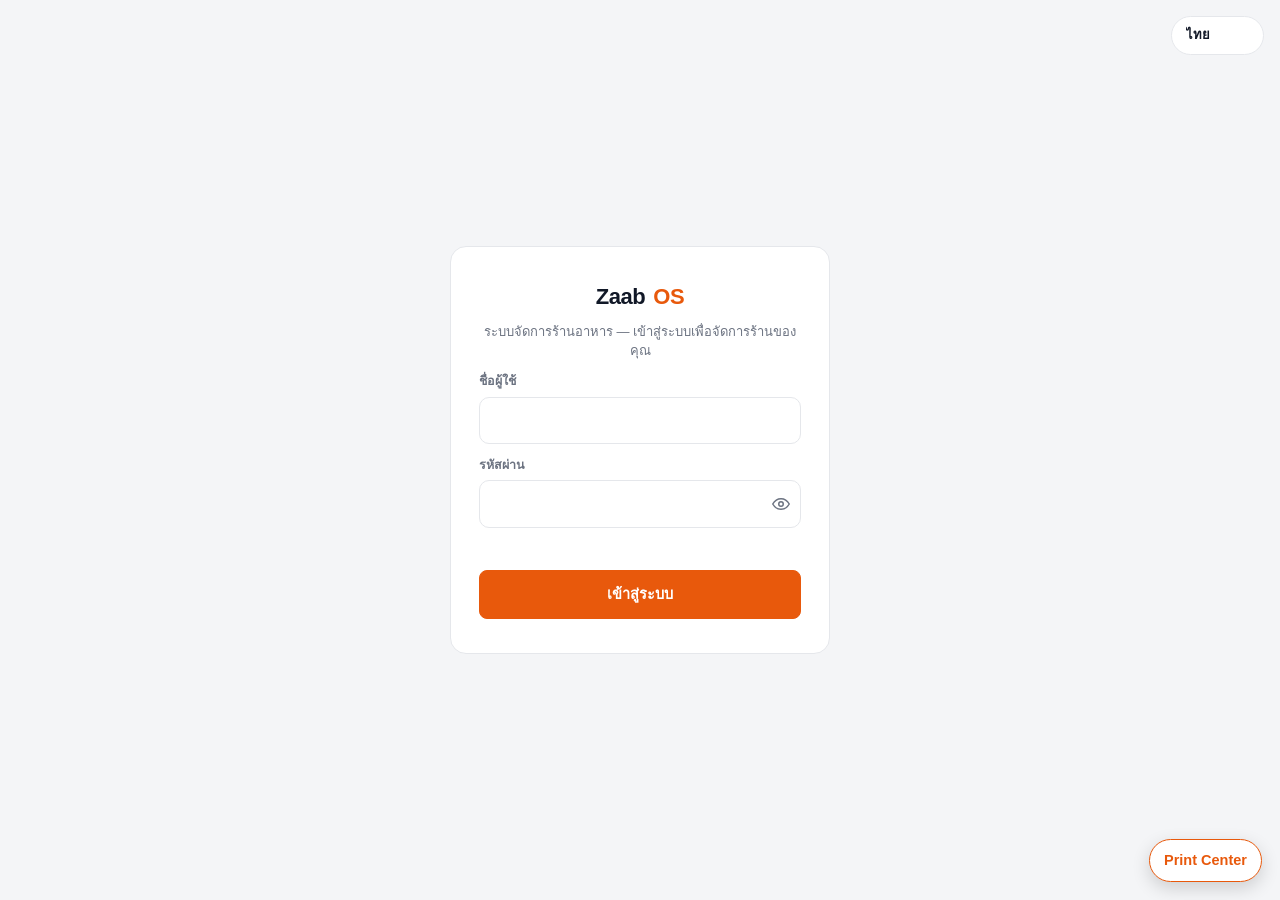
==== templates/index.html @ 314e663b "design: activate Version E premium assets" ====
<!doctype html><html lang="th" data-theme="light"><head><meta charset="utf-8"><meta name="viewport" content="width=device-width,initial-scale=1,viewport-fit=cover"><title>ZaabOS</title>
<link rel="icon" href="/favicon.ico?v=8" sizes="any">
<link rel="icon" type="image/png" sizes="64x64" href="/static/favicon-64.png?v=8">
<link rel="apple-touch-icon" href="/apple-touch-icon.png?v=8">
<link rel="manifest" href="/static/manifest.webmanifest?v=8">

<link rel="preconnect" href="https://fonts.googleapis.com">
<link rel="preconnect" href="https://fonts.gstatic.com" crossorigin>

<link rel="stylesheet" href="/static/style.css?v=33.0"><link rel="stylesheet" href="/static/icons.css?v=1"><link rel="stylesheet" href="/static/theme.css?v=3">
<meta name="theme-color" content="#0c0d0f"><meta name="apple-mobile-web-app-capable" content="yes"><meta name="apple-mobile-web-app-status-bar-style" content="black-translucent"><meta name="apple-mobile-web-app-title" content="ZaabOS"><meta name="mobile-web-app-capable" content="yes">
</head><body><button id="printFailBanner" class="print-fail-banner hidden" type="button"></button><button id="printCenterBtn" class="print-center-fab" type="button" title="Print Center">Print Center</button>
<div id="printCenterModal" class="modal hidden"><div class="sheet"><div class="modal-head"><h2>Print Center</h2><button class="modal-x" data-close="#printCenterModal" type="button">×</button></div><p class="muted">งานพิมพ์ที่กำลังรอหรือพิมพ์ไม่สำเร็จ</p><div id="printCenterList" class="list"></div></div></div><div id="networkBanner" class="network-banner hidden" role="status"><span class="network-dot"></span><span id="networkBannerText">ออฟไลน์ — การเปลี่ยนแปลงที่ต้องใช้ Server จะยังใช้งานไม่ได้</span></div>

<section id="loginView" class="login-screen hidden">
  <select id="loginLangSelect" class="lang-select lang-select-login"></select>
  <form id="loginForm" class="login-card">
    <div class="brand center">Zaab<b>OS</b></div>
    <p class="login-sub" data-i18n="admin_login_sub">ระบบจัดการร้านอาหาร — เข้าสู่ระบบเพื่อจัดการร้านของคุณ</p>
    <label><span data-i18n="login_username">ชื่อผู้ใช้</span><input id="loginUsername" autocomplete="username" required></label>
    <label><span data-i18n="login_password">รหัสผ่าน</span><input id="loginPassword" type="password" autocomplete="current-password" required></label>
    <div class="login-error" id="loginError"></div>
    <button class="save" type="submit" data-i18n="login_submit">เข้าสู่ระบบ</button>
  </form>
</section>

<div id="appRoot" class="hidden">
<header>
  <div class="brand">Zaab<b>OS</b></div>
  <div class="head-right">
    <select id="langSelect" class="lang-select"></select>
    <select id="tenantSwitcher" class="hidden"></select>
    <div class="header-branch" id="branchScopeBar"><span class="header-branch-icon"><i class="ic ic-house" aria-hidden="true"></i></span><select id="branchSelect" aria-label="Branch"></select></div>
    <div class="who-wrap">
      <button class="who" id="whoBtn" type="button">
        <span class="avatar" id="whoAvatar">?</span>
        <span class="who-text"><span id="whoName">-</span><small id="whoRole">-</small></span>
        <span class="who-caret">▾</span>
      </button>
      <div class="who-menu hidden" id="whoMenu">
        <button id="changePwBtn" type="button" data-i18n="menu_change_password"><i class="ic ic-lock" aria-hidden="true"></i> เปลี่ยนรหัสผ่าน</button>
        <button id="changeUsernameBtn" type="button" data-i18n="menu_change_username"><i class="ic ic-user" aria-hidden="true"></i> เปลี่ยนชื่อผู้ใช้</button>
        <button id="logoutBtn" type="button" data-i18n="menu_logout"><i class="ic ic-log-out" aria-hidden="true"></i> ออกจากระบบ</button>
      </div>
    </div>
  </div>
</header>

<main>
  <nav class="tabs pos-nav" id="mainTabs" aria-label="Main navigation">
    <button data-tab="orders" class="active nav-primary"><span class="tab-ic"><i class="ic ic-house" aria-hidden="true"></i></span><span class="tab-lb" data-i18n="tab_pos">POS</span></button>
    <button data-tab="menu" class="nav-primary"><span class="tab-ic"><i class="ic ic-clipboard-list" aria-hidden="true"></i></span><span class="tab-lb" data-i18n="tab_menu">เมนู</span></button>
    <button data-tab="tables" class="nav-primary"><span class="tab-ic"><i class="ic ic-layout-grid" aria-hidden="true"></i></span><span class="tab-lb">โต๊ะ &amp; QR</span></button>
    <button data-tab="history" class="nav-primary"><span class="tab-ic"><i class="ic ic-history" aria-hidden="true"></i></span><span class="tab-lb" data-i18n="tab_history">ประวัติ</span></button>
    <button data-tab="reports" class="nav-primary nav-secondary"><span class="tab-ic"><i class="ic ic-chart-column" aria-hidden="true"></i></span><span class="tab-lb" data-i18n="tab_reports">รายงาน</span></button>
    <button data-tab="inventory" class="nav-primary nav-secondary"><span class="tab-ic"><i class="ic ic-package" aria-hidden="true"></i></span><span class="tab-lb">วัตถุดิบ</span></button>
    <button data-tab="operations" class="nav-primary nav-secondary"><span class="tab-ic"><i class="ic ic-banknote" aria-hidden="true"></i></span><span class="tab-lb">กะ &amp; เงินสด</span></button>
    <div class="nav-more-wrap">
      <button id="moreNavBtn" class="nav-primary nav-more-btn" type="button" aria-expanded="false"><span class="tab-ic"><i class="ic ic-menu" aria-hidden="true"></i></span><span class="tab-lb" data-i18n="tab_more">เพิ่มเติม</span></button>
      <div class="nav-more-menu hidden" id="moreNavMenu">
        <button data-tab="reports" class="mobile-more-only"><span class="tab-ic"><i class="ic ic-chart-column" aria-hidden="true"></i></span><span class="tab-lb" data-i18n="tab_reports">รายงาน</span></button>
        <button data-tab="operations" class="mobile-more-only"><span class="tab-ic"><i class="ic ic-banknote" aria-hidden="true"></i></span><span class="tab-lb">กะ &amp; เงินสด</span></button>
        <button data-tab="pricing"><span class="tab-ic"><i class="ic ic-tag" aria-hidden="true"></i></span><span class="tab-lb">ราคา &amp; โปรโมชั่น</span></button>
        <button data-tab="receiptsettings"><span class="tab-ic"><i class="ic ic-receipt" aria-hidden="true"></i></span><span class="tab-lb">ตั้งค่าร้าน &amp; ใบเสร็จ</span></button>
          <button data-tab="inventory" class="more-item mobile-more-only"><span><i class="ic ic-package" aria-hidden="true"></i></span><span>วัตถุดิบ & สูตร</span></button>
        <button data-tab="branches"><span class="tab-ic"><i class="ic ic-house" aria-hidden="true"></i></span><span class="tab-lb" data-i18n="tab_branches">สาขา</span></button>
        <button data-tab="users"><span class="tab-ic"><i class="ic ic-users" aria-hidden="true"></i></span><span class="tab-lb" data-i18n="tab_users">ผู้ใช้งาน</span></button>
        <button data-tab="tenants" id="tenantsTabBtn" class="hidden"><span class="tab-ic"><i class="ic ic-building-2" aria-hidden="true"></i></span><span class="tab-lb" data-i18n="tab_tenants">ร้านค้า</span></button>
      </div>
    </div>
  </nav>

  <!-- ===== POS tab ===== -->
  <section id="tab-orders" class="tab-panel">
    <div class="panel">
      <div class="panel-head">
        <div><span class="eyebrow" data-i18n="pos_workspace">หน้าร้าน</span><h2 data-i18n="board_title">ผังโต๊ะ</h2></div>
        <div class="head-actions">
          <button class="ghost-btn primary" id="takeOrderBtn" data-i18n="btn_take_order"><i class="ic ic-plus" aria-hidden="true"></i> รับออเดอร์ลูกค้า</button>
          <button class="ghost-btn" id="refreshPosBtn" data-i18n="btn_refresh"><i class="ic ic-refresh-cw" aria-hidden="true"></i> รีเฟรช</button>
        </div>
      </div>
      <div id="offlineQueuePanel" class="offline-queue-panel hidden">
        <div><b>ออเดอร์รอ Sync</b><span id="offlineQueueSummary">0 รายการ</span></div>
        <button id="offlineSyncBtn" class="ghost-btn" type="button">Sync ตอนนี้</button>
        <div id="offlineQueueList" class="offline-queue-list"></div>
      </div>
      <div class="board-row">
        <div class="board-panel">
          <div class="table-board" id="tableBoard"></div>
          <div class="other-orders-wrap" id="otherOrdersWrap">
            <h3 data-i18n="other_orders_title">กลับบ้าน / เดลิเวอรี่</h3>
            <div id="otherOrdersList"></div>
          </div>
        </div>
        <aside class="side-panel" id="ordersSidePanel">
          <h3 data-i18n="side_panel_title">ออเดอร์ที่กำลังดำเนินการ</h3>
          <div id="sidePanelList"></div>
        </aside>
      </div>
    </div>
  </section>

  <!-- ===== Order history tab ===== -->
  <section id="tab-history" class="tab-panel hidden">
    <div class="panel history-panel">
      <div class="panel-head history-head">
        <div><span class="eyebrow" data-i18n="history_eyebrow">ค้นหาและตรวจสอบ</span><h2 data-i18n="history_title">ประวัติออเดอร์</h2></div>
        <div class="head-actions">
          <select id="historyDateRange" aria-label="ช่วงวันที่ประวัติ">
            <option value="today">วันนี้</option>
            <option value="yesterday">เมื่อวาน</option>
            <option value="7d">7 วันที่ผ่านมา</option>
            <option value="month">เดือนนี้</option>
            <option value="custom">กำหนดวันที่</option>
          </select>
          <div id="historyCustomDates" class="history-custom-dates hidden"><input id="historyDateFrom" type="date" aria-label="จากวันที่"><span>–</span><input id="historyDateTo" type="date" aria-label="ถึงวันที่"></div>
          <select id="orderStatusFilter">
            <option value="" data-i18n="status_all">ทุกสถานะ</option>
            <option value="received" data-i18n="status_received">รับออเดอร์แล้ว</option>
            <option value="preparing" data-i18n="status_preparing">กำลังทำ</option>
            <option value="ready" data-i18n="status_ready">พร้อมเสิร์ฟ</option>
            <option value="served" data-i18n="status_served">เสิร์ฟแล้ว</option>
            <option value="completed" data-i18n="status_completed">เสร็จสิ้น</option>
            <option value="cancelled" data-i18n="status_cancelled">ยกเลิก</option>
          </select>
          <button class="ghost-btn" id="refreshOrdersBtn" data-i18n="btn_refresh"><i class="ic ic-refresh-cw" aria-hidden="true"></i> รีเฟรช</button>
        </div>
      </div>
      <div class="history-workspace-switch" id="historyWorkspaceSwitch"><button type="button" class="active" data-history-view="orders"><i class="ic ic-receipt" aria-hidden="true"></i> ออเดอร์</button><button type="button" data-history-view="kitchen"><i class="ic ic-chef-hat" aria-hidden="true"></i> ครัว <span id="historyKitchenCount" class="mini-count">0</span></button></div>
      <div id="ordersList"></div>
      <div id="historyKitchenWorkspace" class="history-kitchen-workspace hidden"><div class="history-kitchen-toolbar"><div><b>จอครัวในหน้าประวัติ</b><span>กดติดตามได้ตามต้องการ · ไม่กดก็ไม่กระทบการจ่ายเงิน สต็อก หรือรายงาน</span></div><select id="historyKitchenStation"><option value="">ทุกสถานี</option></select></div><div id="historyKitchenBoard" class="history-kitchen-board"></div></div>
    </div>
  </section>

  <!-- ===== Tables tab ===== -->
  <section id="tab-tables" class="tab-panel hidden">
    <div class="panel">
      <div class="panel-head">
        <h2 data-i18n="tables_title">โต๊ะในสาขานี้</h2>
        <div class="head-actions">
          <button class="ghost-btn" id="qrOverviewBtn" type="button" data-i18n="btn_qr_all_tables"><i class="ic ic-smartphone" aria-hidden="true"></i> QR โต๊ะทั้งหมด</button>
          <button class="ghost-btn" id="bulkAddTablesBtn" data-i18n="btn_bulk_add_tables"><i class="ic ic-hash" aria-hidden="true"></i> สร้างหลายโต๊ะ</button>
          <button class="ghost-btn primary" id="addTableBtn" data-i18n="btn_add_table"><i class="ic ic-plus" aria-hidden="true"></i> เพิ่มโต๊ะ</button>
        </div>
      </div>
      <div class="table-grid" id="tableGrid"></div>
    </div>
  </section>

  <!-- ===== Menu tab ===== -->
  <section id="tab-menu" class="tab-panel hidden">
    <div class="menu-manager">
      <aside class="menu-category-sidebar panel">
        <div class="menu-sidebar-head">
          <div><div class="section-kicker">MENU</div><h2>หมวดหมู่</h2></div>
          <button class="icon-btn primary" id="addCategoryBtn" title="เพิ่มหมวดหมู่">＋</button>
        </div>
        <div id="categoriesList" class="menu-category-list"></div>
      </aside>
      <section class="menu-items-workspace panel">
        <div class="panel-head menu-workspace-head">
          <div><div class="section-kicker">รายการอาหาร</div><h2 id="menuWorkspaceTitle">เมนูทั้งหมด</h2><div class="muted" id="menuWorkspaceCount"></div></div>
          <button class="ghost-btn primary" id="addMenuItemBtn" data-i18n="btn_add_menu_item"><i class="ic ic-plus" aria-hidden="true"></i> เพิ่มเมนู</button>
        </div>
        <div class="menu-grid menu-manager-grid" id="menuItemsGrid"></div>
      </section>
    </div>
  </section>

  <!-- ===== Reports tab (owner/manager) ===== -->
  <section id="tab-reports" class="tab-panel hidden">
    <div class="panel report-dashboard">
      <div class="panel-head report-title-row">
        <div><h2>ภาพรวมร้าน</h2><div class="muted">ยอดขาย การรับเงิน และสินค้าขายดี</div></div>
      </div>
      <div class="report-presets" id="reportPresets">
        <button type="button" class="ghost-btn" data-preset="today">วันนี้</button>
        <button type="button" class="ghost-btn" data-preset="yesterday">เมื่อวาน</button>
        <button type="button" class="ghost-btn" data-preset="7d">7 วันที่ผ่านมา</button>
        <button type="button" class="ghost-btn" data-preset="month">เดือนนี้</button>
        <button type="button" class="ghost-btn" data-preset="year">ปีนี้</button>
      </div>
      <details class="report-custom-range">
        <summary>เลือกช่วงวันที่เอง</summary>
        <div class="report-date-range">
          <label><span>จากวันที่</span><input type="date" id="reportFromDate"></label>
          <label><span>ถึงวันที่</span><input type="date" id="reportToDate"></label>
          <button class="ghost-btn primary" id="reportApplyBtn">ดูรายงาน</button>
        </div>
      </details>
      <div class="report-cards report-summary-cards" id="reportCards"></div>
      <div class="report-two-col">
        <section class="report-section">
          <div class="section-kicker">ยอดขายตามสินค้า</div>
          <h3>สินค้าขายดี</h3>
          <div id="reportTopItems"></div>
        </section>
        <section class="report-section">
          <div class="section-kicker">การชำระเงิน</div>
          <h3>ช่องทางรับเงิน</h3>
          <div class="report-cards payment-cards" id="paymentBreakdown"></div>
        </section>
      </div>
      <section class="report-section shift-report"><div class="section-kicker">กะ & เงินสด</div><h3>สรุปแยกตามกะ</h3><div id="shiftReport"></div></section><section class="report-section cancellation-report"><div class="section-kicker">คุณภาพการบริการ</div><h3>การยกเลิก & เหตุผล</h3><div id="cancellationReport"></div></section>
    </div>
    <div class="panel">
      <div class="panel-head">
        <div><h2>รายจ่าย</h2><div class="muted">ค่าใช้จ่ายที่บันทึกไว้ในช่วงรายงาน</div></div>
        <button class="ghost-btn primary" id="addExpenseBtn"><i class="ic ic-plus" aria-hidden="true"></i> เพิ่มรายจ่าย</button>
      </div>
      <div id="expensesList"></div>
    </div>
  </section>

  <section id="tab-inventory" class="tab-panel hidden">
    <div class="panel inventory-workspace">
      <div class="panel-head"><div><h2>วัตถุดิบ & สูตร</h2><div class="muted">สต็อกวัตถุดิบจะหักอัตโนมัติตามสูตรเมื่อขายเมนู</div></div><button class="ghost-btn primary" id="addIngredientBtn">+ วัตถุดิบ</button></div>
      <div id="inventorySummary" class="inventory-summary"></div>
      <div class="inventory-toolbar"><button class="ghost-btn" id="manageStationsBtn"><i class="ic ic-chef-hat" aria-hidden="true"></i> สถานีครัว</button><button class="ghost-btn" id="inventoryHistoryBtn"><i class="ic ic-scroll-text" aria-hidden="true"></i> ประวัติสต็อก</button></div>
      <div id="ingredientsList"></div><div id="inventoryHistory" class="hidden"></div>
    </div>
  </section>

  <!-- ===== Branches tab ===== -->

  <!-- ===== Operations tab ===== -->
  <section id="tab-operations" class="tab-panel hidden">
    <div class="panel shift-workspace">
      <div class="panel-head">
        <div><h2>กะ &amp; เงินสด</h2><div class="muted">เปิดกะครั้งเดียว ระบบคำนวณยอดขายเงินสดและเงินในลิ้นชักให้</div></div>
        <button class="ghost-btn" id="refreshOpsBtn" type="button">รีเฟรช</button>
      </div>
      <div id="shiftStatus" class="shift-summary-grid"></div>
      <div id="shiftActionArea" class="shift-action-area"></div>
      <details class="cash-tools">
        <summary>เงินเข้า / เงินออกจากลิ้นชัก</summary>
        <div class="form-grid compact-form">
          <label><span>จำนวนเงิน</span><input id="opsAmount" type="number" min="0" step="0.01" inputmode="decimal" placeholder="0"></label>
          <label><span>เหตุผล / หมายเหตุ</span><input id="opsReason" maxlength="300" placeholder="เช่น เติมเงินทอน / ซื้อของฉุกเฉิน"></label>
        </div>
        <div class="head-actions">
          <button class="ghost-btn" id="cashInBtn" type="button">+ เงินเข้า</button>
          <button class="ghost-btn" id="cashOutBtn" type="button">− เงินออก</button>
        </div>
      </details>
      <div class="section-divider"></div>
      <h3>รายการเงินสดในกะนี้</h3><div id="cashMovementList"></div>
      <details class="audit-details shift-history-details"><summary>ประวัติกะ &amp; พิมพ์สรุปย้อนหลัง</summary><div id="shiftHistoryList"></div></details>
      <details class="audit-details"><summary>ประวัติการอนุมัติ / Critical Operations</summary><div id="criticalOpsList"></div></details>
    </div>
  </section>

  <!-- ===== Pricing & promotions ===== -->
  <section id="tab-pricing" class="tab-panel hidden">
    <div class="pricing-layout">
      <div class="panel pricing-card">
        <div class="panel-head"><div><h2>ภาษี &amp; Service Charge</h2><div class="muted">ใช้กับบิลตอนชำระเงิน</div></div></div>
        <div class="form-grid">
          <label><span>Tax (%)</span><input id="pricingTax" type="number" min="0" max="100" step="0.01" value="0"></label>
          <label><span>Service Charge (%)</span><input id="pricingService" type="number" min="0" max="100" step="0.01" value="0"></label>
        </div>
        <button class="save compact-save" id="savePricingBtn" type="button">บันทึกอัตรา</button>
      </div>
      <div class="panel pricing-card">
        <div class="panel-head"><div><h2>โปรโมชั่น</h2><div class="muted">สร้างโค้ด แล้วใส่โค้ดนี้ในหน้าชำระเงินเพื่อใช้ส่วนลด</div></div></div>
        <div id="promotionsList" class="promo-list"></div>
        <details class="promo-create">
          <summary>+ สร้างโปรโมชั่นใหม่</summary>
          <div class="form-grid compact-form">
            <label><span>Code</span><input id="promoCode" maxlength="40" placeholder="เช่น LUNCH10"></label>
            <label><span>ชื่อโปรโมชั่น</span><input id="promoName" maxlength="120" placeholder="เช่น Lunch 10%"></label>
            <label><span>ประเภท</span><select id="promoType"><option value="percent">เปอร์เซ็นต์ (%)</option><option value="fixed">จำนวนเงิน</option></select></label>
            <label><span>มูลค่าส่วนลด</span><input id="promoValue" type="number" min="0" step="0.01"></label>
            <label><span>ยอดขั้นต่ำ</span><input id="promoMin" type="number" min="0" step="0.01" value="0"></label>
          </div>
          <button class="save compact-save" id="addPromoBtn" type="button">สร้างโปรโมชั่น</button>
        </details>
      </div>
    </div>
  </section>

  <section id="tab-receiptsettings" class="tab-panel hidden">
    <div class="settings-layout">
      <div class="panel settings-editor">
        <div class="panel-head"><div><span class="eyebrow">SHOP & RECEIPT</span><h2>ตั้งค่าร้าน &amp; ใบเสร็จ</h2><div class="muted">ตั้งค่าแยกตามสาขา เหมาะสำหรับร้านหลายสาขาและร้านลูกค้าแต่ละราย</div></div></div>
        <div class="settings-section"><h3>ข้อมูลหน้าร้าน</h3><div class="form-grid">
          <label><span>ชื่อร้านบนใบเสร็จ</span><input id="rsShopName" maxlength="120"></label>
          <label><span>ชื่อสาขาที่แสดง</span><input id="rsBranchName" maxlength="120"></label>
          <label><span>ข้อความใต้ชื่อร้าน</span><input id="rsSubtitle" maxlength="120" placeholder="RESTAURANT · POS"></label>
          <label><span>เบอร์โทร</span><input id="rsPhone" maxlength="80"></label>
          <label class="wide"><span>ที่อยู่</span><input id="rsAddress" maxlength="300"></label>
          <label><span>เลขประจำตัวผู้เสียภาษี</span><input id="rsTaxId" maxlength="100"></label>
          <label class="wide"><span>ข้อความท้ายใบเสร็จ</span><input id="rsFooter" maxlength="300"></label>
        </div></div>
        <div class="settings-section"><h3>ภาษาชื่อเมนู</h3><div class="form-grid">
          <label><span>ภาษาหลัก (บรรทัดบน)</span><select id="rsMenuLang1"><option value="">— ชื่อหลักตามที่กรอก —</option><option value="th">ไทย</option><option value="lo">ລາວ</option><option value="zh">中文</option><option value="en">English</option></select></label>
          <label><span>ภาษาที่สอง (บรรทัดล่าง)</span><select id="rsMenuLang2"><option value="">— ไม่แสดง —</option><option value="th">ไทย</option><option value="lo">ລາວ</option><option value="zh">中文</option><option value="en">English</option></select></label>
        </div><div class="muted printer-help">เช่น ไทย + 中文 หรือ ລາວ + 中文 · เมนูที่ไม่ได้กรอกภาษาที่สอง จะแสดงภาษาเดียว · ใช้กับหน้า POS, จอครัว, ใบครัว, ใบเสร็จ และหน้า QR ลูกค้า</div></div>
        <div class="settings-section"><h3>รูปแบบการพิมพ์</h3><div class="form-grid">
          <label><span>ขนาดกระดาษ</span><select id="rsPaper"><option value="80">80 mm</option><option value="58">58 mm</option></select></label>
          <label><span>ขนาดตัวอักษร</span><select id="rsFont"><option value="small">เล็ก</option><option value="normal">มาตรฐาน</option><option value="large">ใหญ่</option></select></label>
          <label><span>ตำแหน่งหัวใบเสร็จ</span><select id="rsAlign"><option value="center">กึ่งกลาง</option><option value="left">ชิดซ้าย</option></select></label>
        </div><div class="settings-checks settings-toggle-grid">
          <label><input id="rsShowBranch" type="checkbox"><span><b>สาขา</b><small>แสดงชื่อสาขา</small></span></label>
          <label><input id="rsShowGuest" type="checkbox"><span><b>ลูกค้า</b><small>แสดงจำนวนลูกค้า</small></span></label>
          <label><input id="rsShowCashier" type="checkbox"><span><b>แคชเชียร์</b><small>แสดงผู้รับเงิน</small></span></label>
          <label><input id="rsShowPayments" type="checkbox"><span><b>การชำระ</b><small>แยกช่องทางรับเงิน</small></span></label>
          <label><input id="rsShowOrderTime" type="checkbox"><span><b>เวลาเปิดบิล</b><small>แสดงเวลาเปิดออเดอร์</small></span></label>
          <label><input id="rsShowPaidTime" type="checkbox"><span><b>เวลาชำระ</b><small>แสดงเวลาปิดบิล</small></span></label>
        </div></div>
        <div class="settings-section printer-routing-section"><h3>เส้นทางเครื่องพิมพ์</h3><div class="muted printer-help">แยกงานพิมพ์หน้าร้านกับห้องครัวคนละช่องทาง เพื่อรองรับเครื่องพิมพ์ 2 เครื่อง</div><div class="printer-route-grid">
          <label><span><i class="ic ic-receipt" aria-hidden="true"></i> ใบเสร็จลูกค้า</span><select id="rsReceiptPrinterRoute"><option value="front">เครื่องหน้าร้าน</option><option value="browser">เลือกเครื่องจากระบบพิมพ์</option></select><small>ใช้สำหรับใบเสร็จและใบชำระเงิน</small></label>
          <label><span><i class="ic ic-chef-hat" aria-hidden="true"></i> ใบสั่งห้องครัว</span><select id="rsKitchenPrinterRoute"><option value="kitchen">เครื่องห้องครัว</option><option value="browser">เลือกเครื่องจากระบบพิมพ์</option></select><small>งานครัวถูกแยกเป็น Kitchen Print Queue อยู่แล้ว</small></label>
        </div><label class="printer-queue-toggle"><input id="rsKitchenAutoQueue" type="checkbox"><span><b>ส่งงานครัวเข้าคิวอัตโนมัติ</b><small>เมื่อส่งรายการเข้าครัว ให้สร้างงานพิมพ์แยกตามสถานีครัว</small></span></label><div class="printer-agent-note">หมายเหตุ: ZaabOS แยกคิวหน้าร้าน/ห้องครัวไว้แล้ว แต่การส่งตรงไปยังเครื่องพิมพ์จริงแบบไม่ขึ้นหน้าต่าง Print ต้องเชื่อม Local Print Agent ตามรุ่น/เครือข่ายของเครื่องพิมพ์ในขั้นติดตั้งฮาร์ดแวร์</div></div>
        <button class="save settings-save-compact" id="saveReceiptSettingsBtn" type="button">บันทึกการตั้งค่าสาขานี้</button>
      </div>
      <div class="panel settings-editor" id="netPrintersPanel">
        <div class="panel-head"><div><span class="eyebrow">PRINTERS</span><h2>เครื่องพิมพ์ในร้าน</h2><div class="muted" id="npMode">พิมพ์ตรงถึงเครื่องพิมพ์ โดยไม่ขึ้นหน้าต่าง Print</div></div></div>
        <div class="settings-section"><h3>ใช้พิมพ์อะไร</h3>
          <div class="np-assign"><span><i class="ic ic-receipt" aria-hidden="true"></i> ใบเสร็จลูกค้า</span><select id="npAssignReceipt" data-np-assign="receipt"></select></div>
          <div class="np-assign"><span><i class="ic ic-chef-hat" aria-hidden="true"></i> ใบสั่งครัว</span><select id="npAssignKitchen" data-np-assign="kitchen"></select></div>
          <div class="muted printer-help">เลือกแล้วบันทึกทันที ใช้เครื่องเดียวพิมพ์ทั้งสองอย่างได้</div>
        </div>
        <div class="settings-section"><h3>เครื่องพิมพ์ที่บันทึกไว้</h3><div id="npList"></div></div>
        <div class="settings-section"><h3>เพิ่มเครื่องพิมพ์</h3>
          <div id="npFound"></div>
          <button class="ghost-btn" id="npScanBtn" type="button"><i class="ic ic-search" aria-hidden="true"></i> ค้นหาเครื่องพิมพ์ Wi‑Fi ในร้าน</button>
          <details class="np-manual"><summary>ใส่ IP เอง</summary><div class="form-grid">
            <label><span>IP เครื่องพิมพ์</span><input id="npHost" maxlength="100" placeholder="192.168.1.50" inputmode="decimal"></label>
            <label><span>พอร์ต</span><input id="npPort" type="number" value="9100" min="1" max="65535"></label>
          </div><button class="ghost-btn" id="npAddIpBtn" type="button">เพิ่ม</button>
          <div class="muted printer-help">IP ของ RP331 ดูจากใบ Self-test (ปิดเครื่อง <i class="ic ic-arrow-right" aria-hidden="true"></i> กด FEED ค้าง <i class="ic ic-arrow-right" aria-hidden="true"></i> เปิดเครื่อง) · ต้องไม่ใช่ IP ของ Mac</div></details>
        </div>
      </div>
      <div class="panel settings-editor hidden" id="localPanel">
        <div class="panel-head"><div><span class="eyebrow">THIS COMPUTER</span><h2>โปรแกรมในเครื่องร้าน</h2><div class="muted" id="lpVersion"></div></div></div>
        <div class="settings-section"><h3>ตรวจสุขภาพระบบ (ทำทุกวันตอนปิดร้าน)</h3>
          <button class="save settings-save-compact" id="lpHealthBtn" type="button"><i class="ic ic-activity" aria-hidden="true"></i> ตรวจตอนนี้</button>
          <div id="lpHealth"></div>
        </div>
        <div class="settings-section"><h3>อัปเดตโปรแกรม</h3><div class="np-assign"><span id="lpUpdateText">ตรวจหาเวอร์ชันใหม่</span><button class="ghost-btn" id="lpUpdateBtn" type="button">ตรวจหาอัปเดต</button></div></div>
        <div class="settings-section"><h3>การทำงานของเครื่อง</h3>
          <label class="printer-queue-toggle"><input id="lpAutostart" type="checkbox"><span><b>เปิด ZaabOS อัตโนมัติเมื่อเปิดเครื่อง</b><small>และเปิดกลับมาเองถ้าโปรแกรมปิดไปโดยไม่ตั้งใจ · ระหว่างเปิดโปรแกรม เครื่องจะไม่หลับ</small></span></label>
          <div class="np-assign"><span>ที่อยู่สำหรับแท็บเล็ต/QR</span><select id="lpAddress"><option value="ip">IP ของเครื่อง</option><option value="hostname">ชื่อเครื่อง</option></select></div>
          <div class="muted printer-help" id="lpAddressHelp"></div>
        </div>
        <div class="settings-section"><h3>สำรอง &amp; กู้ข้อมูล</h3>
          <div class="muted printer-help" id="lpMirror"></div>
          <button class="ghost-btn" id="lpBackupBtn" type="button">สำรองข้อมูลตอนนี้</button>
          <div id="lpBackups"></div>
        </div>
        <div class="settings-section"><h3>ดึงเมนู/โต๊ะ จาก zaabos.com</h3>
          <div class="muted printer-help">คัดลอกเมนู ตัวเลือก โต๊ะ สถานีครัว ภาษี/ค่าบริการ และตั้งค่าใบเสร็จ มาใส่เครื่องนี้ (เมนูเดิมในเครื่องจะถูกเก็บเข้าคลัง ไม่ลบ) · ต้องต่ออินเทอร์เน็ต</div>
          <div class="form-grid">
            <label><span>ชื่อผู้ใช้ zaabos.com</span><input id="lpCloudUser" autocomplete="off"></label>
            <label><span>รหัสผ่าน</span><input id="lpCloudPass" type="password" autocomplete="off"></label>
          </div>
          <button class="save settings-save-compact" id="lpImportBtn" type="button">ดึงข้อมูลมาใส่เครื่องนี้</button>
        </div>
      </div>
      <div class="panel receipt-preview-panel"><div class="panel-head receipt-preview-head"><div><h3 id="receiptPreviewTitle">ตัวอย่างใบเสร็จหน้าร้าน</h3><div class="muted">สลับดูตัวอย่างหน้าร้านและใบสั่งห้องครัวได้ทันที</div></div></div><div class="receipt-preview-switch" id="receiptPreviewSwitch"><button type="button" class="active" data-preview-mode="receipt"><i class="ic ic-receipt" aria-hidden="true"></i> หน้าร้าน</button><button type="button" data-preview-mode="kitchen"><i class="ic ic-chef-hat" aria-hidden="true"></i> ห้องครัว</button></div><div class="receipt-preview-wrap"><div id="receiptSettingsPreview" class="receipt-settings-preview"></div></div></div>
    </div>
  </section>

  <section id="tab-branches" class="tab-panel hidden">
    <div class="panel">
      <div class="panel-head">
        <h2 data-i18n="branches_title">สาขาทั้งหมด</h2>
        <button class="ghost-btn primary" id="addBranchBtn" data-i18n="btn_add_branch"><i class="ic ic-plus" aria-hidden="true"></i> เพิ่มสาขา</button>
      </div>
      <div id="branchesList"></div>
    </div>
  </section>

  <!-- ===== Users tab ===== -->
  <section id="tab-users" class="tab-panel hidden">
    <div class="panel">
      <div class="panel-head">
        <h2 data-i18n="users_title">ผู้ใช้งานในร้าน</h2>
        <button class="ghost-btn primary" id="addUserBtn" data-i18n="btn_add_user"><i class="ic ic-plus" aria-hidden="true"></i> เพิ่มผู้ใช้งาน</button>
      </div>
      <div id="usersList"></div>
    </div>
  </section>

  <!-- ===== Tenants tab (super_admin) ===== -->
  <section id="tab-tenants" class="tab-panel hidden">
    <div class="panel">
      <div class="panel-head">
        <h2 data-i18n="tenants_title">ร้านค้าทั้งหมด (ผู้ดูแลระบบ)</h2>
        <button class="ghost-btn primary" id="addTenantBtn" data-i18n="btn_add_tenant"><i class="ic ic-plus" aria-hidden="true"></i> เพิ่มร้านค้าใหม่</button>
      </div>
      <div id="saasSummary" class="saas-summary"></div><div class="saas-filters"><select id="tenantStatusFilter"><option value="">ทุกสถานะ</option><option value="trialing">Trial</option><option value="active">Active</option><option value="attention">ต้องตรวจสอบ</option></select><input id="tenantSearch" placeholder="ค้นหาร้าน..."></div><div id="tenantsList"></div>
    </div>
  </section>
</main>
</div>

<!-- ===== Modals ===== -->
<div class="modal" id="pwModal"><div class="sheet small"><div class="sheet-head"><h2 data-i18n="modal_new_password_title">ตั้งรหัสผ่านใหม่</h2><button data-close>×</button></div>
  <p class="hint" data-i18n="pw_forced_hint">เพื่อความปลอดภัย กรุณาตั้งรหัสผ่านใหม่ก่อนใช้งานต่อ</p>
  <label><span data-i18n="label_current_password">รหัสผ่านปัจจุบัน</span><input id="pwCurrent" type="password"></label>
  <label><span data-i18n="label_new_password">รหัสผ่านใหม่ (อย่างน้อย 6 ตัว)</span><input id="pwNew" type="password"></label>
  <div class="login-error" id="pwError"></div>
  <button class="save" id="pwSave" data-i18n="btn_save">บันทึก</button>
</div></div>

<div class="modal" id="usernameModal"><div class="sheet small"><div class="sheet-head"><h2 data-i18n="modal_change_username_title">เปลี่ยนชื่อผู้ใช้</h2><button data-close>×</button></div>
  <label><span data-i18n="label_current_username">ชื่อผู้ใช้ปัจจุบัน</span><input id="usernameCurrentDisplay" disabled></label>
  <label><span data-i18n="label_new_username">ชื่อผู้ใช้ใหม่</span><input id="usernameNew" autocomplete="username"></label>
  <label><span data-i18n="label_password_confirm">รหัสผ่าน (เพื่อยืนยันตัวตน)</span><input id="usernamePassword" type="password" autocomplete="current-password"></label>
  <div class="login-error" id="usernameError"></div>
  <button class="save" id="usernameSave" data-i18n="btn_save">บันทึก</button>
</div></div>

<div class="modal" id="branchModal"><div class="sheet small"><div class="sheet-head"><h2 id="branchModalTitle" data-i18n="modal_add_branch_title">เพิ่มสาขา</h2><button data-close>×</button></div>
  <input type="hidden" id="branchId">
  <label><span data-i18n="label_icon">ไอคอน</span><select id="branchIcon"><option value="store">ร้าน</option><option value="house">บ้าน</option><option value="building-2">อาคาร</option><option value="map-pin">สาขา</option><option value="utensils">อาหาร</option></select></label>
  <label><span data-i18n="label_branch_name">ชื่อสาขา</span><input id="branchName" placeholder="เช่น สาขาหลัก" data-i18n-ph="placeholder_branch_name"></label>
  <div class="login-error" id="branchError"></div>
  <button class="save" id="branchSave" data-i18n="btn_save">บันทึก</button>
</div></div>

<div class="modal" id="tableModal"><div class="sheet small"><div class="sheet-head"><h2 id="tableModalTitle" data-i18n="modal_add_table_title">เพิ่มโต๊ะ</h2><button data-close>×</button></div>
  <input type="hidden" id="tableId">
  <label><span data-i18n="label_table_name">ชื่อโต๊ะ</span><input id="tableName" placeholder="เช่น โต๊ะ 1" data-i18n-ph="placeholder_table_name"></label>
  <div class="login-error" id="tableError"></div>
  <button class="save" id="tableSave" data-i18n="btn_save">บันทึก</button>
</div></div>

<div class="modal" id="bulkTableModal"><div class="sheet small"><div class="sheet-head"><h2 data-i18n="modal_bulk_tables_title">สร้างหลายโต๊ะพร้อมกัน</h2><button data-close>×</button></div>
  <p class="hint" data-i18n="bulk_tables_hint">ระบบจะสร้างโต๊ะให้อัตโนมัติ พร้อม QR โค้ดเฉพาะของแต่ละโต๊ะ</p>
  <label><span data-i18n="label_table_count">จำนวนโต๊ะที่ต้องการสร้าง</span><input id="bulkTableCount" type="number" min="1" max="200" value="10"></label>
  <div class="login-error" id="bulkTableError"></div>
  <button class="save" id="bulkTableSave" data-i18n="btn_create_tables">สร้างโต๊ะ</button>
</div></div>

<div class="modal" id="qrModal"><div class="sheet" id="qrSheet"><div class="sheet-head"><h2 id="qrModalTitle" data-i18n="qr_modal_title_all">QR โต๊ะ</h2><button data-close>×</button></div>
  <div id="qrModalBody"></div>
</div></div>

<div class="modal" id="categoryModal"><div class="sheet small"><div class="sheet-head"><h2 id="categoryModalTitle" data-i18n="modal_add_category_title">เพิ่มหมวดหมู่</h2><button data-close>×</button></div>
  <input type="hidden" id="categoryId">
  <label><span data-i18n="label_icon">ไอคอน</span><select id="categoryIcon"><option value="utensils">อาหาร</option><option value="soup">ก๋วยเตี๋ยว/แกง</option><option value="salad">สลัด/ตำ</option><option value="cup-soda">น้ำอัดลม</option><option value="coffee">กาแฟ</option><option value="beer">เบียร์</option><option value="wine">ไวน์</option><option value="beef">เนื้อ</option><option value="drumstick">ไก่</option><option value="fish">ปลา</option><option value="pizza">พิซซ่า</option><option value="sandwich">แซนด์วิช</option><option value="croissant">เบเกอรี่</option><option value="ice-cream-cone">ไอศกรีม</option><option value="cake">ของหวาน</option><option value="chef-hat">เมนูเชฟ</option><option value="flame">ย่าง/เผ็ด</option><option value="star">แนะนำ</option></select></label>
  <label><span data-i18n="label_category_name">ชื่อหมวดหมู่</span><input id="categoryName" placeholder="เช่น อาหารจานหลัก" data-i18n-ph="placeholder_category_name"></label>
  <div class="login-error" id="categoryError"></div>
  <button class="save" id="categorySave" data-i18n="btn_save">บันทึก</button>
</div></div>

<div class="modal" id="menuItemModal"><div class="sheet wide"><div class="sheet-head"><h2 id="menuItemModalTitle" data-i18n="modal_add_menu_item_title">เพิ่มเมนู</h2><button data-close>×</button></div>
  <input type="hidden" id="menuItemId">
  <label><span data-i18n="label_menu_item_name">ชื่อเมนู</span><input id="menuItemName" placeholder="เช่น ผัดไทย" data-i18n-ph="placeholder_menu_item_name"></label>
  <div class="name-i18n"><div class="name-i18n-head">ชื่อภาษาอื่น <small>(ไม่บังคับ — แสดงตามภาษาที่ตั้งไว้ในหน้าตั้งค่าร้าน)</small></div><div class="name-i18n-grid">
    <label><span>ไทย</span><input id="menuNameTh" maxlength="120" placeholder="ผัดไทย"></label>
    <label><span>ລາວ</span><input id="menuNameLo" maxlength="120" placeholder="ຜັດໄທ"></label>
    <label><span>中文</span><input id="menuNameZh" maxlength="120" placeholder="泰式炒粉"></label>
    <label><span>English</span><input id="menuNameEn" maxlength="120" placeholder="Pad Thai"></label>
  </div></div>
  <label><span data-i18n="label_description">รายละเอียด</span><textarea id="menuItemDesc" placeholder="คำอธิบายสั้น ๆ (ถ้ามี)" data-i18n-ph="placeholder_description"></textarea></label>
  <label><span data-i18n="label_category">หมวดหมู่</span><select id="menuItemCategory"></select></label>
  <div class="two-col">
    <label><span data-i18n="label_base_price">ราคาขาย</span><input id="menuItemPrice" type="number" min="0" step="0.01"></label>
    <label><span data-i18n="label_cost_price">ต้นทุน</span><input id="menuItemCostPrice" type="number" min="0" step="0.01"></label>
  </div>
  <label><span>สถานีครัว</span><select id="menuItemKitchenStation"><option value="">ไม่ระบุสถานี</option></select></label>
  <button type="button" class="ghost-btn" id="menuItemRecipeBtn"><i class="ic ic-receipt" aria-hidden="true"></i> สูตรวัตถุดิบของเมนูนี้</button>
  <div class="checkbox-row"><input type="checkbox" id="menuItemTrackStock"><label style="margin:0" for="menuItemTrackStock" data-i18n="label_track_stock">นับสต็อกเมนูนี้</label></div>
  <div class="two-col" id="menuItemStockFields">
    <label><span data-i18n="label_stock_qty">จำนวนคงเหลือ</span><input id="menuItemStockQty" type="number" min="0" step="1"></label>
    <label><span data-i18n="label_low_stock_threshold">แจ้งเตือนเมื่อเหลือน้อยกว่า</span><input id="menuItemLowStockThreshold" type="number" min="0" step="1"></label>
  </div>
  <label><span data-i18n="label_item_image">รูปภาพเมนู</span>
    <div class="image-picker" id="menuItemImagePicker">
      <div class="image-picker-preview hidden" id="menuItemImagePreviewWrap"><img id="menuItemImagePreview" alt=""></div>
      <div class="image-picker-empty" id="menuItemImageEmpty"><i class="ic ic-image" aria-hidden="true"></i></div>
      <input type="file" id="menuItemImageFile" accept="image/*" class="hidden">
      <div class="image-picker-actions">
        <button type="button" class="ghost-btn" id="menuItemImageChooseBtn" data-i18n="btn_choose_image"><i class="ic ic-camera" aria-hidden="true"></i> เลือกรูปภาพ</button>
        <button type="button" class="ghost-btn danger hidden" id="menuItemImageRemoveBtn" data-i18n="btn_remove_image"><i class="ic ic-trash-2" aria-hidden="true"></i> ลบรูปภาพ</button>
      </div>
    </div>
  </label>
  <div class="checkbox-row"><input type="checkbox" id="menuItemSoldOut"><label style="margin:0" for="menuItemSoldOut" data-i18n="label_sold_out_temp">หมดชั่วคราว (ของหมด)</label></div>
  <h3 style="margin-top:20px" data-i18n="label_option_groups_title">ตัวเลือกเพิ่มเติม (เช่น ขนาด, ความเผ็ด)</h3>
  <div id="optionGroupsBox"></div>
  <button class="add-group-btn" id="addOptGroupBtn" type="button" data-i18n="btn_add_option_group"><i class="ic ic-plus" aria-hidden="true"></i> เพิ่มกลุ่มตัวเลือก</button>
  <div class="login-error" id="menuItemError"></div>
  <button class="save" id="menuItemSave" data-i18n="btn_save">บันทึก</button>
</div></div>

<div class="modal" id="expenseModal"><div class="sheet small"><div class="sheet-head"><h2 data-i18n="btn_add_expense"><i class="ic ic-plus" aria-hidden="true"></i> เพิ่มรายจ่าย</h2><button data-close>×</button></div>
  <label><span data-i18n="label_expense_category">หมวดรายจ่าย</span>
    <input id="expenseCategory" list="expenseCategoryList" data-i18n-ph="placeholder_expense_category" placeholder="เช่น ค่าวัตถุดิบ">
    <datalist id="expenseCategoryList"></datalist>
  </label>
  <label><span data-i18n="label_expense_amount">จำนวนเงิน</span><input id="expenseAmount" type="number" min="0" step="0.01"></label>
  <label><span data-i18n="label_expense_date">วันที่</span><input id="expenseDate" type="date"></label>
  <label><span data-i18n="label_notes">หมายเหตุ</span><textarea id="expenseNote"></textarea></label>
  <div class="login-error" id="expenseError"></div>
  <button class="save" id="expenseSave" data-i18n="btn_save">บันทึก</button>
</div></div>

<div class="modal" id="userModal"><div class="sheet small"><div class="sheet-head"><h2 id="userModalTitle" data-i18n="modal_add_user_title">เพิ่มผู้ใช้งาน</h2><button data-close>×</button></div>
  <input type="hidden" id="userId">
  <label><span data-i18n="label_username_login">ชื่อผู้ใช้ (login)</span><input id="userUsername" autocomplete="off"></label>
  <label><span data-i18n="label_display_name">ชื่อที่แสดง</span><input id="userDisplayName"></label>
  <label><span data-i18n="label_role">สิทธิ์การใช้งาน</span>
    <select id="userRole"><option value="staff" data-i18n="role_staff">พนักงาน</option><option value="manager" data-i18n="role_manager">ผู้จัดการ</option><option value="owner" data-i18n="role_owner">เจ้าของร้าน</option></select>
  </label>
  <label><span id="userPasswordLbl" data-i18n="label_password">รหัสผ่าน</span><input id="userPassword" type="password" autocomplete="new-password"></label>
  <div class="checkbox-row hidden" id="userActiveRow"><input type="checkbox" id="userActive" checked><label style="margin:0" for="userActive" data-i18n="label_active_account">เปิดใช้งานบัญชีนี้</label></div>
  <div class="login-error" id="userError"></div>
  <button class="save" id="userSave" data-i18n="btn_save">บันทึก</button>
</div></div>

<div class="modal" id="subscriptionModal"><div class="sheet small"><div class="sheet-head"><h2>จัดการแพ็กเกจร้าน</h2><button data-close>×</button></div><input type="hidden" id="subTenantId"><div class="hint" id="subTenantName"></div><label><span>แพ็กเกจ</span><select id="subPlan"><option value="starter">Starter</option><option value="growth">Growth</option><option value="pro">Pro</option></select></label><label><span>สถานะ</span><select id="subStatus"><option value="trialing">Trial</option><option value="active">Active</option><option value="past_due">Past due</option><option value="suspended">Suspended</option><option value="canceled">Canceled</option><option value="expired">Expired</option></select></label><div class="form-grid"><label><span>จำกัดสาขา</span><input id="subMaxBranches" type="number" min="1"></label><label><span>จำกัดผู้ใช้</span><input id="subMaxUsers" type="number" min="1"></label></div><label><span>Trial สิ้นสุด</span><input id="subTrialEnd" type="datetime-local"></label><label><span>รอบใช้งานสิ้นสุด</span><input id="subPeriodEnd" type="datetime-local"></label><label><span>หมายเหตุ</span><textarea id="subNote" rows="2"></textarea></label><button class="save" id="subSave">บันทึกแพ็กเกจ</button></div></div><div class="modal" id="tenantModal"><div class="sheet small"><div class="sheet-head"><h2 data-i18n="modal_add_tenant_title">เพิ่มร้านค้าใหม่</h2><button data-close>×</button></div>
  <label><span data-i18n="label_shop_name">ชื่อร้าน</span><input id="tenantName"></label>
  <h3 data-i18n="label_owner_account_title">บัญชีเจ้าของร้าน</h3>
  <label><span data-i18n="label_username_login">ชื่อผู้ใช้ (login)</span><input id="tenantOwnerUsername" autocomplete="off"></label>
  <label><span data-i18n="label_display_name">ชื่อที่แสดง</span><input id="tenantOwnerDisplay"></label>
  <label><span data-i18n="label_password">รหัสผ่าน</span><input id="tenantOwnerPassword" type="password" autocomplete="new-password"></label><label><span>แพ็กเกจ</span><select id="tenantPlan"><option value="starter">Starter</option><option value="growth">Growth</option><option value="pro">Pro</option></select></label><label><span>ทดลองใช้ฟรี (วัน)</span><input id="tenantTrialDays" type="number" min="0" max="90" value="14"></label>
  <div class="login-error" id="tenantError"></div>
  <button class="save" id="tenantSave" data-i18n="btn_create_shop">สร้างร้านค้า</button>
</div></div>

<!-- Staff take-order modal -->
<div class="modal" id="takeOrderModal"><div class="sheet wide"><div class="sheet-head"><h2 data-i18n="modal_take_order_title">รับออเดอร์ลูกค้า</h2><button data-close>×</button></div>
<div class="to-layout"><div class="to-main"><div class="to-details">
  <div class="type" id="takeOrderType">
    <button data-type="dine_in" class="active" data-i18n="order_type_dine_in"><i class="ic ic-utensils" aria-hidden="true"></i> ทานที่ร้าน</button>
    <button data-type="takeaway" data-i18n="order_type_takeaway"><i class="ic ic-shopping-bag" aria-hidden="true"></i> กลับบ้าน</button>
    <button data-type="delivery" data-i18n="order_type_delivery"><i class="ic ic-bike" aria-hidden="true"></i> เดลิเวอรี่</button>
  </div>
  <div id="takeOrderTableRow">
    <label><span data-i18n="label_table">โต๊ะ</span><select id="takeOrderTable"></select></label>
  </div>
  <label><span data-i18n="label_customer_name">ชื่อลูกค้า</span><input id="takeOrderCustomerName" placeholder="ลูกค้า" data-i18n-ph="placeholder_customer_name"></label>
  <label><span data-i18n="label_guest_count">จำนวนลูกค้า (คน)</span><input id="takeOrderGuestCount" type="number" min="1" max="200" inputmode="numeric" placeholder="เช่น 4" data-i18n-ph="placeholder_guest_count"></label>
  <div id="takeOrderScheduleRow" class="hidden"><label><span>เวลารับ/จัดส่งล่วงหน้า (ถ้ามี)</span><input id="takeOrderScheduledFor" type="datetime-local"></label></div>
  <div id="takeOrderDeliveryFields" class="hidden">
    <label><span data-i18n="label_phone">เบอร์โทร</span><input id="takeOrderPhone" inputmode="numeric"></label>
    <label><span data-i18n="label_delivery_address">ที่อยู่จัดส่ง</span><textarea id="takeOrderAddress"></textarea></label>
    <label><span>ค่าจัดส่ง</span><input id="takeOrderDeliveryFee" type="number" min="0" step="1" value="0" inputmode="decimal"></label>
  </div>
  </div>
  <h3 data-i18n="label_choose_menu">เลือกเมนู</h3>
  <div class="cat-scroll" id="takeOrderCatScroll"></div>
  <div class="menu-grid" id="takeOrderMenuGrid"></div>
  </div><aside class="to-cart">
  <h3 data-i18n="label_cart">ตะกร้า</h3>
  <div id="takeOrderCart"></div>
  <div class="cart-total-row"><span data-i18n="label_total">รวมทั้งหมด</span><span id="takeOrderTotal">0</span></div>
  <div class="login-error" id="takeOrderError"></div>
  <label class="send-kitchen-toggle"><input id="takeOrderSendKitchen" type="checkbox" checked><span><i class="ic ic-chef-hat" aria-hidden="true"></i> ส่งเข้าครัวทันทีเมื่อยืนยัน</span></label>
  <button class="save" id="takeOrderSubmit" data-i18n="btn_confirm_order"><i class="ic ic-circle-check" aria-hidden="true"></i> ยืนยันออเดอร์</button>
  </aside></div>
</div></div>

<!-- Menu item option picker (used from take-order menu grid) -->
<div class="modal" id="itemOptionModal"><div class="sheet small"><div class="sheet-head"><h2 id="itemOptionTitle" data-i18n="modal_choose_options_title">เลือกตัวเลือก</h2><button data-close>×</button></div>
  <div id="itemOptionBody"></div>
  <label><span data-i18n="label_notes">หมายเหตุ</span><input id="itemOptionNotes" placeholder="เช่น ไม่ใส่ผัก" data-i18n-ph="placeholder_notes_staff"></label>
  <div class="qty-stepper" style="margin-top:14px;justify-content:center">
    <button type="button" id="itemOptionMinus">−</button><span id="itemOptionQty">1</span><button type="button" id="itemOptionPlus">+</button>
  </div>
  <div class="login-error" id="itemOptionError"></div>
  <button class="save" id="itemOptionAdd" data-i18n="btn_add_to_cart">เพิ่มลงตะกร้า</button>
</div></div>

<!-- Confirm payment: optional tax + cash received, computes change before printing the receipt -->

<div class="modal" id="reasonModal"><div class="sheet small"><div class="sheet-head"><h2 id="reasonModalTitle">เลือกเหตุผล</h2><button data-close>×</button></div>
  <div class="reason-choice-grid" id="reasonChoices"></div>
  <label><span>เหตุผลอื่น ๆ</span><input id="reasonCustom" maxlength="300" placeholder="พิมพ์เมื่อไม่มีเหตุผลที่ตรง"></label>
  <div class="login-error" id="reasonError"></div>
  <button class="save" id="reasonConfirmBtn" type="button">ยืนยันเหตุผล</button>
</div></div>

<div class="modal" id="confirmPaymentModal"><div class="sheet small"><div class="sheet-head"><h2 data-i18n="modal_confirm_payment_title">ยืนยันการชำระเงิน</h2><button data-close>×</button></div>
  <div id="cpBreakdown" class="cp-breakdown"></div>
  <div class="row" style="border-top:1px dashed var(--border);padding-top:10px"><b data-i18n="label_total_short">ยอดรวม</b><b id="cpTotal">0</b></div>
  <details class="payment-advanced" id="cpAdvanced"><summary><span><i class="ic ic-tag" aria-hidden="true"></i> โปรโมชั่น / ส่วนลด</span><small>ไม่ใช้สามารถข้ามได้</small></summary><div class="payment-advanced-body">
    <label><span>Promotion Code (ถ้ามี)</span><input id="cpPromo" maxlength="40" placeholder="เช่น LUNCH10"></label>
    <div class="form-grid"><label><span>ส่วนลดพิเศษ (ถ้ามี)</span><input id="cpDiscount" type="number" min="0" step="0.01" inputmode="decimal" placeholder="0"></label><label><span>เหตุผลส่วนลด</span><input id="cpDiscountReason" maxlength="300" placeholder="ระบุเมื่อให้ส่วนลดพิเศษ"></label></div>
    <div class="form-grid">
      <label><span>Manager / Owner username</span><input id="cpApprovalUser" autocomplete="off"></label>
      <label><span>รหัสผ่านผู้อนุมัติ</span><input id="cpApprovalPass" type="password" autocomplete="current-password"></label>
    </div>
  </div></details>
  <div class="pay-seg" id="cpMethodSeg"><button type="button" data-m="cash"><i class="ic ic-banknote" aria-hidden="true"></i>เงินสด</button><button type="button" data-m="qr"><i class="ic ic-qr-code" aria-hidden="true"></i>QR</button><button type="button" data-m="card"><i class="ic ic-credit-card" aria-hidden="true"></i>บัตร</button><button type="button" data-m="bank_transfer"><i class="ic ic-landmark" aria-hidden="true"></i>โอน</button></div>
  <div class="payment-primary-grid"><label><span>วิธีชำระเงิน</span><select id="cpMethod"><option value="cash">เงินสด</option><option value="qr">QR</option><option value="card">บัตร</option><option value="bank_transfer">โอนธนาคาร</option><option value="other">อื่น ๆ</option></select></label><label><span>ยอดช่องทางนี้</span><input id="cpPrimaryAmount" type="number" min="0" step="0.01" inputmode="decimal" placeholder="0"></label></div>
  <label id="cpCashLabel"><span>รับเงินสดมา (บาท/กีบ)</span><input id="cpCash" type="number" min="0" step="0.01" inputmode="decimal" placeholder="0"></label><div id="cpCashQuick" class="cash-quick"></div>
  <div class="payment-live-summary"><div><span>ชำระรวม</span><b id="cpPaidTotal">0</b></div><div><span>คงเหลือ</span><b id="cpRemaining">0</b></div><div><span>เงินทอน</span><b id="cpChange">0</b></div></div>
  <div class="payment-tax-note">ภาษีและค่าบริการคำนวณจากการตั้งค่าร้านอัตโนมัติ ไม่ใช่ยอด QR/ยอดโอน</div>
  <div class="split-pay-head"><b>แบ่งชำระ</b><button type="button" class="ghost-btn" id="cpAddPayment">+ เพิ่มช่องทาง</button></div>
  <div id="cpPaymentParts"></div>
  <div class="cp-shift-box" id="cpShiftBox" hidden><div><b>ยังไม่ได้เปิดกะ</b><div class="muted">ต้องเปิดกะก่อนรับชำระเงิน ยอดเงินจึงจะถูกนับในรายงานกะ</div></div><input id="cpOpeningCash" type="number" min="0" step="0.01" inputmode="decimal" placeholder="เงินทอนตั้งต้นในลิ้นชัก"><button class="save" id="cpOpenShiftBtn" type="button">เปิดกะ</button></div><div class="login-error" id="cpError"></div>
  <button class="save btn-confirm-pay" id="cpSubmit" data-i18n="btn_confirm_payment_done"><i class="ic ic-circle-check" aria-hidden="true"></i> ยืนยันชำระเงินแล้ว</button>
</div></div>

<!-- Table / order detail (opened from board tiles + side panel) -->
<div class="modal" id="orderDetailModal"><div class="sheet wide"><div class="sheet-head"><h2 id="orderDetailTitle" data-i18n="order_detail_title">รายละเอียดออเดอร์</h2><button data-close>×</button></div>
  <div id="orderDetailBody"></div>
</div></div>

<div class="modal action-dialog" id="closeShiftConfirmModal"><div class="sheet small shift-confirm-sheet"><div class="sheet-head"><div><div class="dialog-eyebrow">CLOSE SHIFT</div><h2>ยืนยันปิดกะ</h2></div><button data-close>×</button></div><div class="dialog-hero-icon"><i class="ic ic-key-round" aria-hidden="true"></i></div><p class="dialog-copy">ตรวจสอบยอดอีกครั้งก่อนปิดกะ เมื่อยืนยันแล้วกะนี้จะถูกปิดและระบบจะเปิดใบสรุปสำหรับพิมพ์ทันที</p><div class="shift-confirm-summary"><div><span>เงินสดที่ควรมี</span><b id="shiftConfirmExpected">₭0</b></div><div><span>เงินสดนับจริง</span><b id="shiftConfirmCounted">₭0</b></div><div class="shift-confirm-diff"><span>ขาด / เกิน</span><b id="shiftConfirmDiff">₭0</b></div></div><div id="shiftConfirmNote" class="dialog-note hidden"></div><div class="dialog-note warning">ขั้นตอนนี้เป็นการยืนยันชั้นที่ 2 เพื่อป้องกันการกดปิดกะโดยไม่ตั้งใจ</div><div class="dialog-actions"><button class="ghost-btn" data-close>กลับไปตรวจอีกครั้ง</button><button class="save" id="confirmCloseShiftBtn">ยืนยันปิดกะ &amp; พิมพ์</button></div></div></div>

<div class="modal action-dialog" id="refundModal"><div class="sheet small"><div class="sheet-head"><div><div class="dialog-eyebrow">REFUND</div><h2>คืนเงิน</h2></div><button data-close>×</button></div><div class="dialog-summary"><span>คืนได้สูงสุด</span><b id="refundMax">0</b></div><label><span>ยอดคืนเงิน</span><input id="refundAmount" type="number" min="0" step="0.01" inputmode="decimal" placeholder="เว้นว่าง = คืนเต็มจำนวน"></label><label id="refundMethodRow" hidden><span>คืนผ่านช่องทาง</span><select id="refundMethod"></select></label><label><span>เหตุผลการคืนเงิน</span><textarea id="refundReason" maxlength="300" rows="3" placeholder="เช่น ลูกค้าเปลี่ยนใจ / รายการผิด"></textarea></label><div class="dialog-note">การคืนเงินจะถูกบันทึกในประวัติและรายงาน ไม่สามารถทำให้ยอดคืนรวมเกินยอดที่ชำระได้</div><div class="login-error" id="refundError"></div><div class="dialog-actions"><button class="ghost-btn" data-close>ยกเลิก</button><button class="save danger-save" id="refundSubmit">ยืนยันคืนเงิน</button></div></div></div>

<div class="modal action-dialog" id="reopenModal"><div class="sheet small"><div class="sheet-head"><div><div class="dialog-eyebrow">REOPEN BILL</div><h2>เปิดบิลกลับมาแก้ไข</h2></div><button data-close>×</button></div><div class="dialog-hero-icon"><i class="ic ic-undo-2" aria-hidden="true"></i></div><p class="dialog-copy">การชำระเดิมจะยังอยู่ในประวัติ แต่ถูกทำเครื่องหมายย้อนรายการ จากนั้นบิลและโต๊ะจะกลับมาแก้ไขได้อีกครั้ง</p><div class="dialog-note warning">เฉพาะบิลที่เคยคืนเงินจริงแล้วเท่านั้นที่เปิดกลับมาแก้ไขไม่ได้</div><div class="login-error" id="reopenError"></div><div id="reopenQuickShift" class="reopen-quick-shift hidden"><div><b><i class="ic ic-banknote" aria-hidden="true"></i> บิลนี้รับเงินสด แต่ยังไม่มีกะเปิด</b><div class="muted">เปิดกะตรงนี้ได้เลย ระบบจะเปิดกะแล้วกลับมาเปิดบิลนี้ต่อให้อัตโนมัติ</div></div><div class="reopen-shift-row"><input id="reopenOpeningCash" type="number" min="0" step="0.01" inputmode="decimal" placeholder="เงินทอนตั้งต้น"><button class="save" id="reopenOpenShiftBtn" type="button">เปิดกะ &amp; ทำต่อ</button></div></div><div class="dialog-actions"><button class="ghost-btn" data-close>ยังไม่เปิด</button><button class="save" id="reopenSubmit">เปิดบิลกลับมาแก้ไข</button></div></div></div>

<div class="modal" id="billManagerModal"><div class="sheet wide"><div class="sheet-head"><h2>จัดการบิล</h2><button data-close>×</button></div>
  <div class="bill-manager-tabs"><button data-bm-mode="move" class="active">ย้ายโต๊ะ</button><button data-bm-mode="merge">รวมบิล</button><button data-bm-mode="split">ย้ายบางรายการ / แยกบิล</button></div>
  <div id="billManagerBody"></div><div class="login-error" id="billManagerError"></div>
</div></div>
<div class="modal" id="recipeModal"><div class="sheet wide"><div class="sheet-head"><h2>สูตรวัตถุดิบ</h2><button data-close>×</button></div><div class="muted" id="recipeMenuName"></div><div id="recipeRows"></div><button class="ghost-btn" id="recipeAddRow">+ เพิ่มวัตถุดิบ</button><button class="save" id="recipeSave">บันทึกสูตร</button></div></div>
<div class="modal" id="stationsModal"><div class="sheet small"><div class="sheet-head"><h2>สถานีครัว</h2><button data-close>×</button></div><div id="stationsList"></div><div class="form-grid"><input id="newStationName" placeholder="เช่น ครัวร้อน / เครื่องดื่ม"><button class="save" id="stationAdd">+ เพิ่มสถานี</button></div></div></div>
<div class="modal" id="ingredientModal"><div class="sheet small"><div class="sheet-head"><h2>เพิ่มวัตถุดิบ</h2><button data-close>×</button></div>
  <label><span>ชื่อ</span><input id="ingName"></label><div class="form-grid"><label><span>หน่วย</span><input id="ingUnit" placeholder="g / ml / ชิ้น"></label><label><span>คงเหลือ</span><input id="ingQty" type="number" min="0" step="0.01"></label></div>
  <div class="form-grid"><label><span>เตือนเมื่อเหลือ</span><input id="ingLow" type="number" min="0" step="0.01"></label><label><span>ต้นทุน/หน่วย</span><input id="ingCost" type="number" min="0" step="0.01"></label></div>
  <button class="save" id="ingSave">บันทึกวัตถุดิบ</button>
</div></div>

<div id="receiptPrintArea" class="receipt-print"></div>
<div id="kitchenTicketPrintArea" class="kitchen-ticket-print"></div>

<div class="toast-wrap" id="toastWrap"></div>

<script>const DEFAULT_LANG = 'th';</script>
<script src="/static/i18n.js?v=30.2"></script>
<script src="/static/app.js?v=30.3"></script><script>(function(){const banner=document.getElementById('networkBanner'),txt=document.getElementById('networkBannerText');function net(){const online=navigator.onLine;banner.classList.toggle('hidden',online);document.documentElement.classList.toggle('is-offline',!online);if(!online)txt.textContent='ออฟไลน์ — การเปลี่ยนแปลงที่ต้องใช้ Server จะยังใช้งานไม่ได้';}addEventListener('online',net);addEventListener('offline',net);net();if('serviceWorker' in navigator)addEventListener('load',()=>navigator.serviceWorker.register('/sw.js',{scope:'/'}).catch(()=>{}));})();</script>
</body></html>
---- static/style.css ----
/* ===== ZaabOS design tokens =====
   Warm "spicy" brand identity (orange -> red), distinct from CASHFLOW24's
   indigo. Same structural approach (CSS custom properties, light/dark via
   both prefers-color-scheme and an explicit data-theme override) so the
   two products share nothing visually but share a proven pattern. */
:root{
  --bg:#faf7f2; --surface:#ffffff; --surface-2:#fbf3ea;
  --text:#231710; --text-muted:#7a6a5c; --text-faint:#a99884;
  --border:#f0e4d6;
  --primary:#ea580c; --primary-ink:#ffffff; --primary-soft:#fde9d7;
  --grad-1:#f97316; --grad-2:#dc2626;
  --pos:#0d9488; --pos-soft:#e6f5f3;
  --neg:#e11d48; --neg-soft:#fdeced;
  --blue:#2563eb; --blue-soft:#eaf1fd;
  --amber:#d97706; --amber-soft:#fdf0dc;
  --status-received:#2563eb; --status-preparing:#d97706; --status-ready:#0d9488;
  --status-served:#7c3aed; --status-completed:#16a34a; --status-cancelled:#9997a9;
  --shadow-sm:0 1px 3px rgba(234,88,12,.06), 0 1px 2px rgba(35,23,16,.03);
  --shadow-md:0 10px 28px -10px rgba(234,88,12,.18), 0 2px 8px -2px rgba(234,88,12,.08);
  --shadow-lg:0 24px 50px -16px rgba(220,38,38,.28);
  --radius-sm:12px; --radius-md:18px; --radius-lg:24px; --radius-xl:30px;
  --nav-h:64px; --tabbar-h:68px; --fab-size:56px;
  color-scheme: light;
}
@media (prefers-color-scheme: dark){
  :root:not([data-theme="light"]){
    --bg:#150f0c; --surface:#1e1712; --surface-2:#241b15;
    --text:#f5efe8; --text-muted:#b8a794; --text-faint:#83725f;
    --border:#3a2c2080;
    --primary:#fb8a3c; --primary-ink:#1e1712; --primary-soft:#3a2410;
    --grad-1:#f97316; --grad-2:#dc2626;
    --pos:#2dd4bf; --pos-soft:#0f2c29;
    --neg:#fb7185; --neg-soft:#3a1520;
    --blue:#60a5fa; --blue-soft:#152238;
    --amber:#fbbf24; --amber-soft:#3a2c0e;
    --status-received:#60a5fa; --status-preparing:#fbbf24; --status-ready:#2dd4bf;
    --status-served:#a78bfa; --status-completed:#4ade80; --status-cancelled:#83725f;
    --shadow-sm:0 1px 3px rgba(0,0,0,.4);
    --shadow-md:0 10px 28px -10px rgba(249,115,22,.35), 0 2px 8px -2px rgba(0,0,0,.4);
    --shadow-lg:0 24px 50px -16px rgba(220,38,38,.45);
    color-scheme: dark;
  }
}
:root[data-theme="dark"]{
  --bg:#150f0c; --surface:#1e1712; --surface-2:#241b15;
  --text:#f5efe8; --text-muted:#b8a794; --text-faint:#83725f;
  --border:#3a2c2080;
  --primary:#fb8a3c; --primary-ink:#1e1712; --primary-soft:#3a2410;
  --grad-1:#f97316; --grad-2:#dc2626;
  --pos:#2dd4bf; --pos-soft:#0f2c29;
  --neg:#fb7185; --neg-soft:#3a1520;
  --blue:#60a5fa; --blue-soft:#152238;
  --amber:#fbbf24; --amber-soft:#3a2c0e;
  --status-received:#60a5fa; --status-preparing:#fbbf24; --status-ready:#2dd4bf;
  --status-served:#a78bfa; --status-completed:#4ade80; --status-cancelled:#83725f;
  --shadow-sm:0 1px 3px rgba(0,0,0,.4);
  --shadow-md:0 10px 28px -10px rgba(249,115,22,.35), 0 2px 8px -2px rgba(0,0,0,.4);
  --shadow-lg:0 24px 50px -16px rgba(220,38,38,.45);
  color-scheme: dark;
}

*{box-sizing:border-box}
html,body{height:100%}
body{margin:0;background:var(--bg);color:var(--text)}
:root{font-family:"Inter","Prompt","Noto Sans Lao","Noto Sans SC",-apple-system,BlinkMacSystemFont,"Noto Sans Thai",sans-serif;-webkit-font-smoothing:antialiased}
.tabular{font-variant-numeric:tabular-nums}
button,input,select,textarea{font:inherit;color:inherit}
button{-webkit-tap-highlight-color:transparent;cursor:pointer}
small{color:var(--text-muted)}
a{color:var(--primary)}

/* ===== Header ===== */
header{
  height:calc(var(--nav-h) + env(safe-area-inset-top));background:var(--surface);border-bottom:1px solid var(--border);
  display:flex;align-items:center;justify-content:space-between;
  padding:env(safe-area-inset-top) max(20px,env(safe-area-inset-right)) 0 max(20px,env(safe-area-inset-left));
  position:sticky;top:0;z-index:20;backdrop-filter:saturate(180%) blur(10px);
}
.brand{font-weight:800;letter-spacing:.02em;font-size:16px;display:flex;align-items:center;gap:8px}
.brand::before{content:"🌶️";font-size:15px;line-height:1}
.brand b{font-weight:900;color:var(--primary)}
.head-right{display:flex;align-items:center;gap:10px}
.head-right select{border:1px solid var(--border);border-radius:10px;padding:8px 10px;background:var(--surface-2);font-size:13px;max-width:150px;color:var(--text)}
.who-wrap{position:relative;flex:none}
.who{display:flex;align-items:center;gap:9px;background:transparent;border:1px solid transparent;border-radius:10px;padding:4px 6px 4px 4px;cursor:pointer;transition:background .15s}
.who:hover,.who:focus-visible{background:var(--surface-2)}
.avatar{width:34px;height:34px;border-radius:50%;background:linear-gradient(135deg,var(--grad-1),var(--grad-2));color:#fff;display:flex;align-items:center;justify-content:center;font-weight:800;font-size:14px;flex:none}
.who-text{display:flex;flex-direction:column;line-height:1.25;text-align:left;min-width:0}
.who-text span,.who-text small{white-space:nowrap;overflow:hidden;text-overflow:ellipsis;max-width:180px;display:block}
.who-text span{font-weight:700;font-size:13.5px}
.who-text small{font-size:11px}
.who-caret{font-size:10px;color:var(--text-faint);flex:none}
.who-menu{position:absolute;top:calc(100% + 8px);right:0;background:var(--surface);border:1px solid var(--border);border-radius:12px;box-shadow:var(--shadow-md);min-width:190px;padding:6px;z-index:40;display:flex;flex-direction:column;gap:2px}
.who-menu button{display:block;width:100%;text-align:left;background:transparent;border:0;border-radius:8px;padding:10px 12px;font-size:13px;font-weight:600;color:var(--text);cursor:pointer;white-space:nowrap}
.who-menu button:hover{background:var(--surface-2)}
.ghost-btn{border:1px solid var(--border);background:var(--surface);color:var(--text);border-radius:10px;padding:8px 11px;cursor:pointer;font-size:12.5px;white-space:nowrap;transition:background .15s,border-color .15s}
.ghost-btn:hover{background:var(--surface-2);border-color:var(--text-faint)}
.ghost-btn.primary{background:var(--primary);color:var(--primary-ink);border-color:var(--primary)}

/* ===== Scope bar ===== */
.biz-scope-bar{display:flex;align-items:center;gap:10px;background:var(--surface-2);border:1px solid var(--border);border-radius:14px;padding:10px 14px;margin-bottom:14px;font-size:13px;flex-wrap:wrap}
.biz-scope-lbl{font-weight:700;color:var(--text-muted);white-space:nowrap}
.biz-scope-bar select{flex:1;min-width:120px;border:1px solid var(--border);border-radius:10px;padding:8px 10px;background:var(--surface);font-size:13px;font-weight:600;color:var(--text)}

/* ===== Layout ===== */
main{max-width:960px;margin:auto;padding:18px 16px 34px}
main.narrow{max-width:560px}

/* ===== Hero ===== */
.hero{
  background:linear-gradient(135deg,var(--grad-1),var(--grad-2));color:#fff;
  border-radius:var(--radius-xl);padding:26px 24px;display:flex;align-items:flex-end;justify-content:space-between;gap:16px;
  box-shadow:var(--shadow-lg);position:relative;overflow:hidden;
}
.hero::after{content:"";position:absolute;inset:0;background:radial-gradient(120px 120px at 88% -10%,rgba(255,255,255,.25),transparent 70%)}
.hero>div{position:relative;z-index:1}
.hero small{opacity:.85;color:#fff;font-size:12.5px;font-weight:600;letter-spacing:.02em}
.hero .headline{font-size:26px;font-weight:800;margin-top:6px;letter-spacing:-.01em}
.add,.save{border:0;border-radius:16px;background:#fff;color:var(--primary);font-weight:800;padding:13px 18px;cursor:pointer;position:relative;z-index:1;box-shadow:0 6px 16px -4px rgba(0,0,0,.25);white-space:nowrap;transition:transform .12s}
.save{background:var(--primary);color:var(--primary-ink);box-shadow:none;width:100%;margin-top:12px}
.save:hover{filter:brightness(1.06)}
.save:active{transform:scale(.99)}
.save:disabled{opacity:.5;cursor:not-allowed}
.save.secondary{background:var(--surface-2);color:var(--text);border:1px solid var(--border)}
.save.danger{background:var(--neg);color:#fff}

/* ===== Tabs ===== */
.tabs{display:flex;gap:6px;margin:18px 0 4px;overflow-x:auto;scrollbar-width:none}
.tabs::-webkit-scrollbar{display:none}
.tabs button{
  border:1px solid var(--border);background:var(--surface);color:var(--text-muted);border-radius:13px;
  padding:10px 14px;cursor:pointer;font-weight:700;white-space:nowrap;font-size:13.5px;
  display:flex;align-items:center;gap:6px;transition:background .15s,color .15s,border-color .15s;
}
.tabs .tab-ic{font-size:15px;line-height:1}
.tabs .active{background:var(--text);color:var(--surface);border-color:var(--text)}
:root[data-theme="dark"] .tabs .active{background:var(--primary);border-color:var(--primary);color:var(--primary-ink)}
@media (prefers-color-scheme: dark){
  :root:not([data-theme="light"]) .tabs .active{background:var(--primary);border-color:var(--primary);color:var(--primary-ink)}
}

.filters{display:flex;gap:8px;margin:0 0 16px;flex-wrap:wrap}
.filters button,.panel-head button,.filters-inline select,.panel-head select{
  border:1px solid var(--border);background:var(--surface);color:var(--text);border-radius:11px;padding:9px 13px;cursor:pointer;font-size:13px;font-weight:600;transition:background .15s;
}
.filters button:hover,.panel-head button:hover{background:var(--surface-2)}
.filters .active{background:var(--primary);color:var(--primary-ink);border-color:var(--primary)}

/* ===== Cards / panels ===== */
.cards{display:grid;grid-template-columns:repeat(4,1fr);gap:12px}
.card,.panel{background:var(--surface);border:1px solid var(--border);border-radius:var(--radius-lg);padding:18px;box-shadow:var(--shadow-sm);position:relative}
.card span{color:var(--text-muted);font-size:12.5px;font-weight:600}
.card strong{display:block;font-size:23px;margin-top:8px;font-weight:800;letter-spacing:-.01em;font-variant-numeric:normal}
.panel{margin-top:14px}
.panel-head{display:flex;justify-content:space-between;align-items:center;gap:10px;margin-bottom:4px;flex-wrap:wrap}
.panel h2{font-size:15.5px;margin:0 0 14px;font-weight:800}
.panel h3{font-size:13px;margin:22px 0 8px;color:var(--text-muted);font-weight:700;text-transform:uppercase;letter-spacing:.03em}
.head-actions{display:flex;gap:8px;align-items:center;flex-wrap:wrap}

/* ---- pill / status badge ---- */
.pill{display:inline-flex;align-items:center;gap:6px;padding:4px 11px;border-radius:99px;font-size:11px;font-weight:700;white-space:nowrap;line-height:1.5}
.pill .pill-dot{width:7px;height:7px;border-radius:50%;flex:none}
.pill.received{background:var(--blue-soft);color:var(--status-received)}
.pill.preparing{background:var(--amber-soft);color:var(--status-preparing)}
.pill.ready{background:var(--pos-soft);color:var(--status-ready)}
.pill.served{background:#f1eafd;color:var(--status-served)}
.pill.completed{background:#e7f9ec;color:var(--status-completed)}
.pill.cancelled{background:var(--surface-2);color:var(--status-cancelled)}
.pill.unpaid{background:var(--neg-soft);color:var(--neg)}
.pill.paid{background:var(--pos-soft);color:var(--pos)}
.pill .pill-dot.received{background:var(--status-received)}
.pill .pill-dot.preparing{background:var(--status-preparing)}
.pill .pill-dot.ready{background:var(--status-ready)}
.pill .pill-dot.served{background:var(--status-served)}
.pill .pill-dot.completed{background:var(--status-completed)}
.pill .pill-dot.cancelled{background:var(--status-cancelled)}

.avatar-badge{width:38px;height:38px;border-radius:50%;background:var(--primary-soft);color:var(--primary);display:flex;align-items:center;justify-content:center;font-size:16px;flex:none}

.row{display:flex;justify-content:space-between;align-items:center;gap:12px;padding:12px 0;border-top:1px solid var(--border)}
.row:first-child{border-top:0}
.row-right{display:flex;align-items:center;gap:7px;white-space:nowrap}
.icon-btn{border:0;background:var(--surface-2);color:var(--text);border-radius:9px;width:32px;height:32px;cursor:pointer;font-size:14px;transition:background .15s}
.icon-btn:hover{background:var(--border)}
.icon-btn.danger{color:var(--neg)}
.icon-btn:disabled{opacity:.3;cursor:not-allowed}

.filters-inline{display:flex;gap:8px;margin-bottom:10px;flex-wrap:wrap}
.manage-grid{display:grid;grid-template-columns:1fr 1fr;gap:14px}
.manage-row{display:flex;justify-content:space-between;padding:12px 0;border-top:1px solid var(--border);gap:10px}
.manage-row:first-child{border-top:0}
.manage-row small{color:var(--text-muted)}

/* ===== Modals ===== */
.modal{position:fixed;inset:0;background:rgba(20,12,8,.5);backdrop-filter:blur(2px);display:none;align-items:flex-end;justify-content:center;z-index:50}
.modal.show{display:flex;animation:fade-in .15s ease-out}
@keyframes fade-in{from{opacity:0}to{opacity:1}}
.sheet{
  background:var(--surface);width:min(620px,100%);border-radius:var(--radius-xl) var(--radius-xl) 0 0;padding:10px 22px 24px;
  max-height:92vh;overflow:auto;box-shadow:var(--shadow-lg);animation:sheet-up .2s cubic-bezier(.2,.9,.3,1);
}
@keyframes sheet-up{from{transform:translateY(24px);opacity:.6}to{transform:translateY(0);opacity:1}}
.sheet.small{width:min(500px,100%)}
.sheet.wide{width:min(760px,100%)}
.sheet::before{content:"";display:block;width:38px;height:4px;border-radius:99px;background:var(--border);margin:6px auto 12px}
.sheet-head{display:flex;justify-content:space-between;align-items:center}
.sheet-head h2{margin:0;font-size:18px;font-weight:800}
.sheet-head button{border:0;background:var(--surface-2);color:var(--text-muted);font-size:20px;cursor:pointer;width:32px;height:32px;border-radius:50%;line-height:1;display:flex;align-items:center;justify-content:center}
.type{display:grid;grid-template-columns:1fr 1fr 1fr;gap:8px;margin:16px 0}
.type button{padding:12px;border:1px solid var(--border);background:var(--surface-2);border-radius:13px;font-weight:700;cursor:pointer;color:var(--text-muted);font-size:13px;transition:.15s}
.type button.active{border-color:var(--primary);background:var(--primary-soft);color:var(--primary)}
label{display:block;font-size:12.5px;color:var(--text-muted);margin:12px 0;font-weight:600}
input,select,textarea{display:block;width:100%;margin-top:6px;padding:12px 13px;border:1px solid var(--border);border-radius:12px;font-size:15px;background:var(--surface-2);color:var(--text)}
textarea{resize:vertical;min-height:64px;font-family:inherit}
input:focus,select:focus,textarea:focus{outline:none;border-color:var(--primary);background:var(--surface)}
.checkbox-row{display:flex;align-items:center;gap:8px;margin:12px 0}
.checkbox-row input{width:auto;margin:0}
.hidden{display:none!important}

@media (min-width:640px){
  .modal{align-items:center}
  .sheet{border-radius:var(--radius-xl);max-height:88vh}
  .sheet::before{display:none}
}

/* ===== Language switcher (shared across all pages) — pill button, not a bare dropdown line ===== */
.lang-select{
  display:inline-block;width:auto;max-width:max-content;margin-top:0;
  appearance:none;-webkit-appearance:none;-moz-appearance:none;
  border:1px solid var(--border);border-radius:var(--radius-sm);
  padding:9px 30px 9px 14px;background:var(--surface);color:var(--text);
  font-size:13px;font-weight:700;cursor:pointer;box-shadow:var(--shadow-sm);
  background-image:url("data:image/svg+xml;utf8,<svg xmlns='http://www.w3.org/2000/svg' width='10' height='6'><path d='M1 1l4 4 4-4' stroke='%237a6a5c' stroke-width='1.6' fill='none' stroke-linecap='round' stroke-linejoin='round'/></svg>");
  background-repeat:no-repeat;background-position:right 12px center;
  transition:box-shadow .15s,border-color .15s,transform .1s;
}
.lang-select:hover{box-shadow:var(--shadow-md);border-color:var(--primary)}
.lang-select:active{transform:scale(.98)}
.lang-select:focus{outline:none;box-shadow:var(--shadow-md);border-color:var(--primary)}
.lang-select-login{position:fixed;top:16px;right:16px;z-index:5;width:auto;box-shadow:var(--shadow-md)}
.lang-bar{display:flex;justify-content:flex-end;padding:12px 16px 0}

/* ===== Password show/hide toggle (auto-wired by i18n.js on every password field) ===== */
.pw-field{position:relative;margin-top:6px}
.pw-field .pw-input{margin-top:0;width:100%;padding-right:42px}
.pw-toggle{
  position:absolute;top:50%;right:4px;transform:translateY(-50%);
  display:flex;align-items:center;justify-content:center;
  width:32px;height:32px;padding:0;border:0;border-radius:8px;
  background:transparent;color:var(--text-muted);cursor:pointer;
  transition:background .15s,color .15s;
}
.pw-toggle:hover{background:var(--surface-2);color:var(--text)}
.pw-toggle-active{color:var(--primary)}

/* ===== Login ===== */
.login-screen{min-height:100vh;display:flex;align-items:center;justify-content:center;background:
  radial-gradient(600px 400px at 15% 10%,var(--primary-soft),transparent 60%),
  radial-gradient(600px 400px at 85% 90%,var(--primary-soft),transparent 60%),
  var(--bg);padding:20px}
.login-card{background:var(--surface);border:1px solid var(--border);border-radius:var(--radius-xl);padding:34px 28px;width:min(380px,100%);box-shadow:var(--shadow-md)}
.brand.center{text-align:center;font-size:22px;justify-content:center}
.login-sub{color:var(--text-muted);font-size:13px;text-align:center;margin:10px 0 4px}
.login-error{color:var(--neg);font-size:13px;min-height:18px;margin-top:6px;font-weight:600}
.link-btn{display:block;width:100%;text-align:center;background:transparent;border:0;color:var(--primary);font-size:13px;font-weight:600;cursor:pointer;padding:12px 0 0;text-decoration:underline}
.login-hint{background:var(--surface-2);border:1px solid var(--border);border-radius:12px;padding:12px 14px;margin-top:10px;font-size:12.5px;line-height:1.6;color:var(--text-muted)}

/* ===== Misc ===== */
.all-mode-notice{background:var(--primary-soft);border:1px solid var(--border);color:var(--primary);border-radius:14px;padding:12px 16px;margin-bottom:14px;font-size:13px;font-weight:600}
.hint{color:var(--text-muted);font-size:12px;margin:14px 0 2px}
.empty-state{text-align:center;padding:40px 20px;color:var(--text-muted)}
.empty-state .es-ic{font-size:40px;display:block;margin-bottom:10px}
.toast-wrap{position:fixed;left:50%;bottom:24px;transform:translateX(-50%);z-index:80;display:flex;flex-direction:column;gap:8px;align-items:center;width:min(420px,92vw)}
.toast{background:var(--text);color:var(--surface);padding:12px 18px;border-radius:12px;font-size:13.5px;font-weight:600;box-shadow:var(--shadow-md);animation:toast-in .2s ease-out}
.toast.err{background:var(--neg)}
.toast.ok{background:var(--pos)}
@keyframes toast-in{from{opacity:0;transform:translateY(8px)}to{opacity:1;transform:translateY(0)}}

/* ===== Table grid (admin) ===== */
.table-grid{display:grid;grid-template-columns:repeat(auto-fill,minmax(110px,1fr));gap:10px}
.table-chip{border:1px solid var(--border);border-radius:14px;padding:12px 10px;background:var(--surface-2);text-align:center;position:relative}
.table-chip .tc-name{font-weight:800;font-size:14px}
.table-chip .tc-actions{display:flex;justify-content:center;gap:6px;margin-top:8px}
.table-chip button{border:0;background:var(--surface);border-radius:8px;padding:5px 8px;font-size:11px;font-weight:700;color:var(--text-muted)}

/* ===== Menu item cards (admin + customer) ===== */
.menu-grid{display:grid;grid-template-columns:repeat(auto-fill,minmax(220px,1fr));gap:14px}
.menu-card{background:var(--surface);border:1px solid var(--border);border-radius:var(--radius-md);padding:16px;box-shadow:var(--shadow-sm);display:flex;flex-direction:column;gap:8px;position:relative}
.menu-card.sold-out{opacity:.55}
.menu-card .mc-top{display:flex;justify-content:space-between;align-items:flex-start;gap:8px}
.menu-card .mc-name{font-weight:800;font-size:15px}
.menu-card .mc-desc{color:var(--text-muted);font-size:12.5px;line-height:1.5}
.menu-card .mc-price{font-weight:800;color:var(--primary);font-size:16px;margin-top:auto}
.menu-card .mc-badge{position:absolute;top:12px;right:12px;background:var(--neg);color:#fff;font-size:10.5px;font-weight:800;padding:3px 9px;border-radius:99px}
.menu-card .mc-badge-stock{position:absolute;top:12px;left:12px;background:var(--amber);color:#1e1712;font-size:10.5px;font-weight:800;padding:3px 9px;border-radius:99px}
.menu-card .mc-photo{width:100%;aspect-ratio:4/3;object-fit:cover;border-radius:12px;margin:-2px 0 2px;background:var(--surface-2)}
.menu-card .mc-stock-info{font-size:12px;color:var(--text-muted);display:flex;align-items:center;gap:6px}
.two-col{display:grid;grid-template-columns:1fr 1fr;gap:0 12px}
@media (max-width:520px){.two-col{grid-template-columns:1fr}}

/* ===== Reports tab ===== */
.report-presets{display:flex;gap:8px;flex-wrap:wrap;margin:10px 0}
.report-presets button.active{background:var(--primary);color:var(--primary-ink);border-color:var(--primary)}
.report-date-range{display:flex;gap:10px;align-items:flex-end;flex-wrap:wrap;margin-bottom:16px}
.report-date-range label{margin:0}
.report-cards{display:grid;grid-template-columns:repeat(auto-fit,minmax(150px,1fr));gap:12px;margin-bottom:18px}
.report-card{background:var(--surface-2);border-radius:var(--radius-sm);padding:14px}
.report-card .rc-label{font-size:12px;color:var(--text-muted);font-weight:600}
.report-card .rc-value{font-size:20px;font-weight:800;margin-top:4px}
.report-card.rc-profit .rc-value{color:var(--pos)}
.report-card.rc-profit.rc-loss .rc-value{color:var(--neg)}
.top-item-row{display:flex;justify-content:space-between;align-items:center;padding:8px 0;border-top:1px solid var(--border);font-size:13.5px}
.top-item-row:first-child{border-top:0}
.top-item-rank{color:var(--text-muted);font-weight:700;margin-right:8px}

/* ===== Menu item image picker (admin form) ===== */
.image-picker{display:flex;flex-direction:column;align-items:center;gap:10px;border:1px dashed var(--border);border-radius:14px;padding:16px;background:var(--surface-2)}
.image-picker-preview{width:100%;max-width:220px}
.image-picker-preview img{width:100%;aspect-ratio:4/3;object-fit:cover;border-radius:12px;border:1px solid var(--border)}
.image-picker-empty{font-size:36px;color:var(--text-muted);padding:14px 0}
.image-picker-actions{display:flex;gap:8px;flex-wrap:wrap;justify-content:center}

/* ===== Item photo in the item-option modal (customer + staff) ===== */
.item-modal-photo{width:100%;aspect-ratio:16/9;object-fit:cover;border-radius:14px;margin-bottom:6px}
.menu-card .mc-actions{display:flex;gap:6px;flex-wrap:wrap}
.cat-chip{display:inline-flex;align-items:center;gap:6px;padding:8px 14px;border-radius:12px;border:1px solid var(--border);background:var(--surface);font-weight:700;font-size:13px;white-space:nowrap;cursor:pointer}
.cat-chip.active{background:var(--primary);color:var(--primary-ink);border-color:var(--primary)}
.cat-scroll{display:flex;gap:8px;overflow-x:auto;padding-bottom:4px;scrollbar-width:none;margin-bottom:14px}
.cat-scroll::-webkit-scrollbar{display:none}

/* option group form builder */
.opt-group-box{border:1px dashed var(--border);border-radius:14px;padding:12px;margin-top:12px}
.opt-group-box .og-head{display:flex;justify-content:space-between;align-items:center;gap:8px}
.opt-row{display:flex;gap:8px;align-items:center;margin-top:8px}
.opt-row input{margin-top:0}
.opt-row input[type=number]{max-width:110px}
.add-opt-btn,.add-group-btn{border:1px dashed var(--border);background:transparent;color:var(--primary);font-weight:700;font-size:12.5px;padding:8px 12px;border-radius:10px;width:100%;margin-top:8px}

/* ===== Customer ordering page ===== */
.order-hero{background:linear-gradient(135deg,var(--grad-1),var(--grad-2));color:#fff;border-radius:0 0 var(--radius-xl) var(--radius-xl);padding:20px 20px 24px;text-align:center}
.order-hero .oh-icon{font-size:34px}
.order-hero .oh-name{font-weight:800;font-size:19px;margin-top:4px}
.order-hero .oh-table{margin-top:8px;display:inline-flex;background:rgba(255,255,255,.2);padding:6px 14px;border-radius:99px;font-weight:700;font-size:13px}
.qty-stepper{display:flex;align-items:center;gap:10px}
.qty-stepper button{width:30px;height:30px;border-radius:50%;border:1px solid var(--border);background:var(--surface-2);font-weight:800;font-size:16px;display:flex;align-items:center;justify-content:center}
.qty-stepper span{min-width:20px;text-align:center;font-weight:800}
.option-pick{display:flex;flex-wrap:wrap;gap:8px;margin-top:6px}
.option-pick label{display:flex;align-items:center;gap:6px;border:1px solid var(--border);border-radius:10px;padding:8px 12px;margin:0;font-size:13px;font-weight:600;color:var(--text);cursor:pointer;background:var(--surface-2)}
.option-pick input{width:auto;margin:0}
.option-pick label.checked{border-color:var(--primary);background:var(--primary-soft);color:var(--primary)}
.cart-fab{
  position:fixed;left:16px;right:16px;bottom:calc(16px + env(safe-area-inset-bottom));max-width:560px;margin:auto;
  background:var(--text);color:var(--surface);border-radius:18px;padding:14px 18px;display:flex;justify-content:space-between;align-items:center;
  box-shadow:var(--shadow-lg);font-weight:800;z-index:30;border:0;
}
.cart-line{display:flex;justify-content:space-between;gap:10px;padding:12px 0;border-top:1px solid var(--border)}
.cart-line:first-child{border-top:0}
.cart-line .cl-name{font-weight:700;font-size:14px}
.cart-line .cl-opts{color:var(--text-muted);font-size:12px;margin-top:2px}
.cart-line .cl-price{font-weight:800;white-space:nowrap}
.cart-total-row{display:flex;justify-content:space-between;padding:14px 0;font-weight:800;font-size:17px;border-top:2px solid var(--border);margin-top:6px}
.table-select-error{background:var(--neg-soft);color:var(--neg);border-radius:12px;padding:12px 14px;font-weight:700;font-size:13.5px;margin-top:8px;display:flex;align-items:center;gap:8px}
.table-select-error::before{content:"⚠️"}
.table-pick-grid{display:grid;grid-template-columns:repeat(auto-fill,minmax(80px,1fr));gap:8px;margin-top:10px}
.table-pick-grid button{border:1px solid var(--border);background:var(--surface-2);border-radius:12px;padding:14px 8px;font-weight:800;font-size:13px}
.table-pick-grid button.active{background:var(--primary);color:var(--primary-ink);border-color:var(--primary)}

/* ===== Order tracking / kitchen ticket card ===== */
.order-card{background:var(--surface);border:1px solid var(--border);border-radius:var(--radius-lg);padding:18px;box-shadow:var(--shadow-sm)}
.order-card .oc-head{display:flex;justify-content:space-between;align-items:flex-start;gap:10px}
.order-card .oc-no{font-weight:800;font-size:15px}
.order-card .oc-meta{color:var(--text-muted);font-size:12.5px;margin-top:2px}
.order-card .oc-items{margin-top:12px;list-style:none;padding:0}
.oc-item-row{display:flex;align-items:center;justify-content:space-between;gap:8px;padding:5px 0;border-top:1px dashed var(--border)}
.oc-item-row:first-child{border-top:0}
.oc-item-label{display:flex;align-items:center;gap:8px;font-size:13.5px;cursor:pointer}
.oc-item-label input[type="checkbox"]{width:auto;margin:0;flex:none}
.oc-kitchen-sent-badge{font-size:11px;font-weight:700;color:var(--primary);background:var(--primary-soft);padding:2px 7px;border-radius:99px;white-space:nowrap;flex:none}
.oc-kitchen-actions{display:flex;align-items:center;justify-content:space-between;gap:10px;margin-top:8px;padding-top:8px;border-top:1px dashed var(--border)}
.oc-select-all{display:flex;align-items:center;gap:6px;font-size:12.5px;color:var(--text-muted);cursor:pointer}
.oc-select-all input{width:auto;margin:0}
.btn-send-kitchen{border-color:var(--primary);color:var(--primary)}
.btn-send-kitchen:disabled{opacity:.45;cursor:not-allowed}
.status-track{display:flex;justify-content:space-between;margin-top:18px;position:relative}
.status-track::before{content:"";position:absolute;top:13px;left:0;right:0;height:2px;background:var(--border)}
.status-track .st-step{flex:1;text-align:center;position:relative;z-index:1}
.status-track .st-dot{width:26px;height:26px;border-radius:50%;background:var(--surface-2);border:2px solid var(--border);margin:0 auto 6px;display:flex;align-items:center;justify-content:center;font-size:12px}
.status-track .st-step.done .st-dot{background:var(--pos);border-color:var(--pos);color:#fff}
.status-track .st-step.current .st-dot{background:var(--primary);border-color:var(--primary);color:#fff}
.status-track .st-label{font-size:10.5px;font-weight:700;color:var(--text-muted)}
.status-track .st-step.done .st-label,.status-track .st-step.current .st-label{color:var(--text)}

/* ===== Kitchen board ===== */
.kitchen-board{display:grid;grid-template-columns:repeat(auto-fill,minmax(260px,1fr));gap:14px}
.kitchen-ticket{background:var(--surface);border:1px solid var(--border);border-left:5px solid var(--status-received);border-radius:var(--radius-md);padding:16px;box-shadow:var(--shadow-sm)}
.kitchen-ticket.preparing{border-left-color:var(--status-preparing)}
.kitchen-ticket.ready{border-left-color:var(--status-ready)}
.kitchen-ticket .kt-head{display:flex;justify-content:space-between;align-items:center}
.kitchen-ticket .kt-no{font-weight:800;font-size:16px}
.kitchen-ticket .kt-time{font-size:11px;color:var(--text-faint)}
.kitchen-ticket .kt-table{font-weight:700;color:var(--primary);margin-top:2px;font-size:13px}
.kitchen-ticket ul{list-style:none;padding:0;margin:10px 0}
.kitchen-ticket li{padding:6px 0;border-top:1px dashed var(--border);font-size:13.5px}
.kitchen-ticket li:first-child{border-top:0}
.kitchen-ticket li b{margin-right:4px}
.kitchen-ticket .kt-opts,.kitchen-ticket .kt-notes{color:var(--text-muted);font-size:11.5px;margin-left:18px}
.kitchen-ticket li.kt-item-highlight{background:var(--primary-soft);border-radius:8px;padding-left:8px;padding-right:8px;margin:2px -8px;border-top-color:transparent;animation:board-pulse 1.6s ease-in-out infinite}
.kt-sent-badge{font-size:10.5px;font-weight:800;color:var(--primary);white-space:nowrap}
.kitchen-ticket li.kt-item-sent .kt-sent-badge{color:var(--text-faint);font-weight:700}
.kitchen-ticket .kt-actions{display:flex;gap:8px;margin-top:10px}
.kitchen-ticket .kt-actions button{flex:1;border:0;border-radius:10px;padding:10px;font-weight:800;font-size:12.5px;color:#fff}
.kitchen-ticket .kt-actions .btn-preparing{background:var(--status-preparing)}
.kitchen-ticket .kt-actions .btn-ready{background:var(--status-ready)}
.kitchen-ticket .kt-actions .btn-served{background:var(--status-served)}
.kitchen-ticket .kt-actions .btn-cancel{background:var(--surface-2);color:var(--text-muted)}

/* ===== Live table board + persistent side panel (Orders tab) ===== */
.board-row{display:flex;gap:16px;align-items:flex-start;margin-top:14px}
.board-panel{flex:1 1 auto;min-width:0}
.table-board{display:grid;grid-template-columns:repeat(auto-fill,minmax(140px,1fr));gap:12px}
.board-tile{
  position:relative;border:1.5px solid var(--border);border-radius:var(--radius-md);
  background:var(--surface);padding:14px 12px;cursor:pointer;text-align:left;
  transition:transform .1s,box-shadow .15s,border-color .15s;box-shadow:var(--shadow-sm);
}
.board-tile:hover{transform:translateY(-2px);box-shadow:var(--shadow-md)}
.board-tile .bt-name{font-weight:800;font-size:15px}
.board-tile .bt-meta{color:var(--text-muted);font-size:11.5px;margin-top:4px;line-height:1.5}
.board-tile .bt-empty-lbl{color:var(--text-faint);font-size:12px;margin-top:6px}
.board-tile.status-received{border-color:var(--status-received);background:var(--blue-soft)}
.board-tile.status-preparing{border-color:var(--status-preparing);background:var(--amber-soft)}
.board-tile.status-ready{border-color:var(--status-ready);background:var(--pos-soft)}
.board-tile.status-served{border-color:var(--status-served);background:#f1eafd}
:root[data-theme="dark"] .board-tile.status-served{background:#241a3a}
@media (prefers-color-scheme: dark){:root:not([data-theme="light"]) .board-tile.status-served{background:#241a3a}}
.board-tile .bt-badge{
  position:absolute;top:-7px;right:-7px;background:var(--neg);color:#fff;font-size:10px;font-weight:800;
  padding:3px 7px;border-radius:99px;box-shadow:0 2px 6px rgba(0,0,0,.25);animation:board-pulse 1.6s ease-in-out infinite;
}
@keyframes board-pulse{0%,100%{transform:scale(1)}50%{transform:scale(1.12)}}
.board-tile .bt-pay-dot{display:inline-block;width:7px;height:7px;border-radius:50%;background:var(--neg);margin-right:5px;vertical-align:middle}

.side-panel{
  flex:0 0 280px;background:var(--surface);border:1px solid var(--border);border-radius:var(--radius-lg);
  padding:16px;box-shadow:var(--shadow-sm);position:sticky;top:calc(var(--nav-h) + 14px);max-height:calc(100vh - var(--nav-h) - 28px);overflow:auto;
}
.side-panel h3{font-size:13px;margin:0 0 12px;color:var(--text-muted);font-weight:700;text-transform:uppercase;letter-spacing:.03em}
.side-row{
  display:flex;justify-content:space-between;align-items:center;gap:8px;padding:10px 0;border-top:1px solid var(--border);
  cursor:pointer;background:none;border-left:0;border-right:0;border-bottom:0;width:100%;text-align:left;
}
.side-row:first-of-type{border-top:0}
.side-row:hover{background:var(--surface-2)}
.side-row .sr-main{min-width:0}
.side-row .sr-no{font-weight:700;font-size:13px;display:flex;align-items:center;gap:6px}
.side-row .sr-meta{color:var(--text-muted);font-size:11.5px;margin-top:2px;white-space:nowrap;overflow:hidden;text-overflow:ellipsis}
.side-row .sr-right{text-align:right;flex:none}
.side-row .sr-amt{font-weight:800;font-size:12.5px}
.sr-new-dot{width:7px;height:7px;border-radius:50%;background:var(--status-received);flex:none;animation:board-pulse 1.6s ease-in-out infinite}

.other-orders-wrap{margin-top:18px}
.other-orders-wrap h3{font-size:13px;margin:0 0 10px;color:var(--text-muted);font-weight:700;text-transform:uppercase;letter-spacing:.03em}

/* ===== Order detail modal — reuses .order-card, stacks multiple ===== */
#orderDetailBody .order-card{margin-top:12px}
#orderDetailBody .order-card:first-child{margin-top:0}
.oc-pay-actions{display:flex;gap:8px;margin-top:8px;flex-wrap:wrap}
.btn-confirm-pay{background:var(--pos)!important;color:#fff!important;border-color:var(--pos)!important}

/* ===== Printable 80mm receipt + kitchen ticket ===== */
.receipt-print,.kitchen-ticket-print{position:absolute;left:-9999px;top:0;font-family:Arial,"Noto Sans Lao","Noto Sans Thai",sans-serif;width:72mm;box-sizing:border-box;padding:2mm 1.5mm;color:#000;background:#fff;font-size:11.5px;line-height:1.28}
.receipt-print .rp-brand{text-align:center;font-size:21px;font-weight:900;letter-spacing:1.2px;margin-top:1mm}
.receipt-print .rp-brand-sub{text-align:center;font-size:8px;letter-spacing:3px;margin:1px 0 5px}
.receipt-print .rp-center{text-align:center;font-weight:700;font-size:11px;margin-bottom:3px}
.receipt-print .rp-sep,.kitchen-ticket-print .rp-line{border-top:1px dashed #000;margin:6px 0}
.receipt-print .rp-meta{display:grid;grid-template-columns:auto 1fr auto auto;gap:4px 8px;align-items:baseline}
.receipt-print .rp-meta b{text-align:left}
.receipt-print .rp-order{grid-template-columns:auto 1fr;margin-top:3px}
.receipt-print .rp-items{width:100%;border-collapse:collapse;table-layout:fixed;font-size:11.5px}
.receipt-print .rp-items td{padding:3px 0;vertical-align:top}
.receipt-print .rp-qty{width:9mm;text-align:left;font-weight:700}
.receipt-print .rp-item{padding-right:2mm!important;word-break:break-word}
.receipt-print .rp-price{width:21mm;text-align:right;white-space:nowrap;font-variant-numeric:tabular-nums}
.receipt-print .rp-item-sub{font-size:9.5px;line-height:1.2;margin-top:1px}
.receipt-print .rp-row,.receipt-print .rp-footrow{display:flex;justify-content:space-between;gap:8px;margin-top:2px;font-variant-numeric:tabular-nums}
.receipt-print .rp-row span:last-child,.receipt-print .rp-footrow span:last-child{text-align:right}
.receipt-print .rp-total{display:flex;justify-content:space-between;align-items:baseline;font-size:17px;font-weight:900;margin-top:5px;padding-top:5px;border-top:1px solid #000}
.receipt-print .rp-paid{text-align:center;font-size:12px;font-weight:900;margin:7px 0 5px}
.receipt-print .rp-footrow{font-size:9.5px}
.receipt-print .rp-thanks{text-align:center;font-size:12px;font-weight:700;margin-top:10px}
.receipt-print .rp-powered{text-align:center;font-size:8px;letter-spacing:1px;margin-top:2px}
.kitchen-ticket-print h3{text-align:center;margin:0 0 6px;font-size:19px}
.kitchen-ticket-print .rp-sub{text-align:center;font-size:12px;margin-bottom:3px}
.kitchen-ticket-print .kt-print-head{text-align:center;font-weight:900;font-size:19px;border:2px solid #000;padding:6px;margin-bottom:8px;letter-spacing:.5px}
.kitchen-ticket-print .kt-print-item{font-size:16px;font-weight:700;padding:6px 0;border-top:1px dashed #999}
.kitchen-ticket-print .kt-print-item:first-child{border-top:0}
.kitchen-ticket-print .kt-print-opts,.kitchen-ticket-print .kt-print-notes{font-size:13px;font-weight:400;margin-top:2px}
@page{size:80mm auto;margin:2mm}
@media print{body>*{display:none!important}body>.print-target{display:block!important;position:static!important;left:0!important;width:72mm!important;margin:0 auto!important}}

/* ===== Customer menu — category drill-down ===== */
.category-tiles{display:grid;grid-template-columns:repeat(auto-fill,minmax(140px,1fr));gap:12px;margin-top:4px}
.category-tile{
  background:var(--surface);border:1px solid var(--border);border-radius:var(--radius-md);padding:18px 14px;
  text-align:center;cursor:pointer;box-shadow:var(--shadow-sm);transition:transform .1s,box-shadow .15s;
}
.category-tile:hover{transform:translateY(-2px);box-shadow:var(--shadow-md)}
.category-tile .ct-icon{font-size:30px;display:block;margin-bottom:8px}
.category-tile .ct-name{font-weight:800;font-size:14px}
.category-tile .ct-count{color:var(--text-muted);font-size:11.5px;margin-top:3px}
.category-tile.ct-all{background:linear-gradient(135deg,var(--grad-1),var(--grad-2));color:#fff;border-color:transparent}
.category-tile.ct-all .ct-count{color:rgba(255,255,255,.85)}
.items-view-head{display:flex;align-items:center;gap:10px;margin:0 0 14px}
.items-view-head .ivh-back{border:1px solid var(--border);background:var(--surface);border-radius:11px;padding:9px 13px;font-weight:700;font-size:13px;cursor:pointer;color:var(--text)}
.items-view-head .ivh-title{font-weight:800;font-size:17px;display:flex;align-items:center;gap:6px}

@media (max-width:900px){
  .board-row{flex-direction:column}
  /* column layout + align-items:flex-start shrank the table board to one 165px column on tablets */
  .board-row>.board-panel{width:100%;align-self:stretch}
  .side-panel{flex:none;width:100%;position:static;max-height:none}
}

/* ===== Mobile ===== */
@media (max-width:640px){
  main{padding:16px 14px 90px}
  .hero{padding:22px 20px;border-radius:24px}
  .cards,.manage-grid{grid-template-columns:1fr 1fr}
  .row{align-items:flex-start}
  .row-right{flex-direction:row;align-items:flex-end}
  .panel-head{align-items:flex-start;flex-wrap:wrap}
  .tabs{
    position:fixed;left:0;right:0;bottom:0;margin:0;z-index:30;
    background:var(--surface);border-top:1px solid var(--border);
    padding:6px 6px calc(6px + env(safe-area-inset-bottom));
    box-shadow:0 -8px 24px -12px rgba(20,21,26,.15);
    overflow-x:visible;
  }
  .tabs button{
    flex:1 1 0;flex-direction:column;gap:2px;border:0;background:transparent;border-radius:12px;
    padding:7px 2px;font-size:10.5px;font-weight:700;color:var(--text-faint);min-width:0;
  }
  .tabs .tab-ic{font-size:19px}
  .tabs .tab-lb{white-space:nowrap;overflow:hidden;text-overflow:ellipsis;max-width:100%}
  .tabs .active{background:transparent;color:var(--primary)}
  header{padding:env(safe-area-inset-top) max(12px,env(safe-area-inset-right)) 0 max(12px,env(safe-area-inset-left));gap:6px}
  .head-right{gap:6px}
  .who-text{display:none}
  .head-right select{max-width:88px;font-size:12px;padding:7px 20px 7px 8px;background-position:right 7px center;background-size:8px}
  .brand{font-size:14px}
}

/* ZaabOS V2 Round 2 — fast POS/table controls */
.oc-edit-controls{display:flex;align-items:center;gap:6px;flex-wrap:wrap;margin-left:auto}.mini-step,.cart-steps button{min-width:34px;min-height:34px;border:1px solid var(--border);background:var(--card);border-radius:9px;font-weight:800;font-size:17px}.mini-step:disabled{opacity:.35}.mini-cancel{border:0;background:#fff1f2;color:#be123c;border-radius:9px;padding:8px 10px;font-weight:700}.cancelled-note{color:#be123c}.cart-steps{display:flex;align-items:center;justify-content:flex-end;gap:6px;margin-top:7px}.board-tile{min-height:116px}.menu-card{touch-action:manipulation}.oc-pay-actions{display:flex;gap:8px;flex-wrap:wrap}
@media(max-width:760px){.oc-item-row{align-items:flex-start;gap:8px}.oc-edit-controls{width:100%;margin:7px 0 0 28px}.sheet.wide{width:min(100%,100vw);max-height:94vh}.menu-grid{grid-template-columns:repeat(2,minmax(0,1fr))}.board-row{display:block}.side-panel{margin-top:14px}}
/* ZaabOS V2 Round 3 — kitchen cancellation/update clarity */
.kitchen-ticket .kt-cancelled{margin:5px 0 0 18px;font-size:11.5px;font-weight:800;color:#b91c1c}
.kitchen-ticket li.kt-item-cancelled{opacity:.7;background:rgba(185,28,28,.06);text-decoration-color:#b91c1c}

.ghost-btn.danger{color:#b91c1c;border-color:#fecaca;background:#fff7f7}


/* ===== Round 14H — POS Workspace Redesign ===== */
main{max-width:1180px;padding-top:14px}
.header-branch{display:flex;align-items:center;gap:5px;min-width:0;border:1px solid var(--border);background:var(--surface-2);border-radius:11px;padding-left:8px}
.header-branch-icon{font-size:14px}.header-branch select{border:0!important;background:transparent!important;max-width:150px!important;font-weight:700;padding-left:2px!important}
.pos-nav{position:relative;overflow:visible;display:grid;grid-template-columns:repeat(5,minmax(110px,1fr));gap:8px;max-width:720px;margin:16px 0 12px}
.pos-nav>button,.pos-nav>.nav-more-wrap>.nav-primary{justify-content:center;min-height:46px}
.nav-more-wrap{position:relative}.nav-more-wrap>.nav-primary{width:100%}
.nav-more-menu{position:absolute;z-index:45;top:54px;right:0;width:260px;padding:8px;background:var(--surface);border:1px solid var(--border);border-radius:16px;box-shadow:var(--shadow-lg);display:grid;grid-template-columns:1fr 1fr;gap:6px}
.nav-more-menu.hidden{display:none}.nav-more-menu button{width:100%;min-width:0;white-space:normal;justify-content:flex-start;padding:11px;border-radius:11px}
.eyebrow{display:block;color:var(--primary);font-size:11px;font-weight:800;text-transform:uppercase;letter-spacing:.06em;margin-bottom:4px}
#tab-orders>.panel{margin-top:0;padding:20px}.board-row{margin-top:8px}.table-board{grid-template-columns:repeat(auto-fill,minmax(165px,1fr));gap:12px}.board-tile{min-height:128px;border-radius:16px}
.history-panel{margin-top:0}.history-head{margin-bottom:14px}.history-head h2{margin-bottom:0;font-size:20px}
#tab-orders .side-panel{border-radius:16px}
@media (min-width:641px){.pos-nav .nav-primary{font-size:13px}.pos-nav .tab-ic{font-size:17px}}
@media (max-width:760px){
  main{padding:10px 12px 86px}
  .header-branch{order:2;max-width:132px}.header-branch-icon{display:none}.header-branch select{max-width:125px!important;font-size:11px!important}
  .pos-nav{position:fixed;left:0;right:0;bottom:0;z-index:40;margin:0;max-width:none;display:grid;grid-template-columns:repeat(5,1fr);gap:0;padding:5px 4px calc(5px + env(safe-area-inset-bottom));background:var(--surface);border-top:1px solid var(--border);box-shadow:0 -8px 24px -16px rgba(0,0,0,.4)}
  .pos-nav>button,.pos-nav>.nav-more-wrap>.nav-primary{min-height:52px;padding:5px 2px!important;border:0!important;background:transparent!important;display:flex;flex-direction:column;gap:2px;font-size:10px!important;color:var(--text-faint)}
  .pos-nav>button.active{color:var(--primary)!important}.pos-nav .tab-ic{font-size:20px!important}
  .nav-more-menu{position:fixed;left:10px;right:10px;bottom:72px;top:auto;width:auto;grid-template-columns:repeat(2,1fr);padding:10px;border-radius:18px}
  .nav-more-menu button{display:flex!important;flex-direction:row!important;min-height:48px!important;font-size:12px!important;border:1px solid var(--border)!important;background:var(--surface-2)!important;color:var(--text)!important}
  #tab-orders>.panel{padding:14px}.table-board{grid-template-columns:repeat(2,minmax(0,1fr));gap:9px}.board-tile{min-height:110px;padding:12px}
  .side-panel{display:none}.other-orders-wrap{margin-top:14px}
  .history-head .head-actions{width:100%}.history-head select{flex:1}
}

/* Round 14H.1 modal hierarchy + fast reason picker */
#confirmPaymentModal{z-index:70}
#reasonModal{z-index:75}
.reason-choice-grid{display:grid;grid-template-columns:1fr 1fr;gap:8px;margin:14px 0}
.reason-choice{border:1px solid var(--border);background:var(--surface-2);color:var(--text);border-radius:12px;padding:12px;text-align:left;cursor:pointer;font-weight:700}
.reason-choice.active{border-color:var(--primary);background:var(--primary-soft);color:var(--primary)}
.kitchen-home-link{min-width:112px;text-align:center}
@media(max-width:639px){.reason-choice-grid{grid-template-columns:1fr}}

/* Round 14H.2 — primary navigation hierarchy */
.pos-nav{max-width:760px}
.pos-nav>button,.pos-nav>.nav-more-wrap>.nav-primary{
  min-height:50px;
  border-radius:14px;
}
.pos-nav .tab-lb{font-weight:700;letter-spacing:.01em}
.pos-nav>button.active{
  box-shadow:0 5px 16px rgba(255,126,45,.16);
}
@media (min-width:641px){
  .pos-nav{grid-template-columns:1.08fr 1fr 1fr 1fr .92fr}
  .pos-nav .nav-primary{font-size:13.5px}
}
@media (max-width:640px){
  .pos-nav .tab-lb{font-size:10.5px;line-height:1.15}
  .pos-nav .tab-ic{line-height:1}
}


/* ===== Round 14I.2 — workspace information architecture + layout polish ===== */
/* Four primary workspaces: POS, Menu, History, More. Kitchen is contextual from History. */
@media (min-width:641px){
  .pos-nav{grid-template-columns:1.08fr 1fr 1fr .92fr;max-width:620px}
}
@media (max-width:760px){
  .pos-nav{grid-template-columns:repeat(4,1fr)}
}

/* Reading/management screens should not stretch edge-to-edge on large displays. */
#tab-history{max-width:940px;margin-inline:auto}
#tab-reports,#tab-operations,#tab-pricing,#tab-branches,#tab-users,#tab-tenants,#tab-tables{max-width:980px;margin-inline:auto}
#tab-menu{max-width:1080px;margin-inline:auto}
#tab-history .panel,#tab-reports .panel,#tab-operations .panel,#tab-pricing .panel,#tab-branches .panel,#tab-users .panel,#tab-tenants .panel,#tab-tables .panel,#tab-menu .panel{
  border-radius:18px;
}
.history-panel{padding:20px 22px}
#ordersList{display:grid;grid-template-columns:1fr;gap:12px}
#ordersList>.order-card{margin:0;padding:16px 18px;border-radius:15px;box-shadow:none}
.history-head{padding-bottom:14px;border-bottom:1px solid var(--border)}
.history-kitchen-btn{white-space:nowrap}

/* Reports: compact dashboard rhythm instead of one long full-width sheet. */
#tab-reports>.panel{padding:20px 22px}
#tab-reports .report-presets{margin:12px 0 10px}
#tab-reports .report-date-range{padding:12px;background:var(--surface-2);border-radius:13px;margin-bottom:14px}
#tab-reports .report-cards{grid-template-columns:repeat(4,minmax(0,1fr));gap:10px}
#tab-reports .report-card{min-width:0;padding:13px;border:1px solid var(--border);box-shadow:none}
#tab-reports .report-card .rc-value{font-size:18px}
#tab-reports h3{margin-top:18px}

/* Kitchen boot screen prevents the login card from flashing during session detection. */
.kitchen-boot{position:fixed;inset:0;display:grid;place-items:center;background:var(--bg);z-index:100}
.kitchen-boot.hidden{display:none}
.kitchen-boot-card{display:grid;justify-items:center;gap:16px}
.kitchen-boot-dot{width:26px;height:26px;border:3px solid var(--border);border-top-color:var(--primary);border-radius:50%;animation:kitchenBootSpin .7s linear infinite}
@keyframes kitchenBootSpin{to{transform:rotate(360deg)}}

@media(max-width:760px){
  #tab-history,#tab-reports,#tab-operations,#tab-pricing,#tab-branches,#tab-users,#tab-tenants,#tab-tables,#tab-menu{max-width:none}
  .history-panel,#tab-reports>.panel{padding:14px}
  .history-head{align-items:stretch}
  .history-head .head-actions{display:grid;grid-template-columns:1fr 1fr;width:100%}
  .history-head #orderStatusFilter{grid-column:1/-1;width:100%}
  #tab-reports .report-cards{grid-template-columns:repeat(2,minmax(0,1fr))}
  #tab-reports .report-date-range{display:grid;grid-template-columns:1fr 1fr;align-items:end}
  #tab-reports .report-date-range button{grid-column:1/-1}
}


/* ===== Round 14I.3 — reporting / shift / pricing redesign ===== */
.report-dashboard{padding:22px}
.report-title-row{margin-bottom:8px}
.report-custom-range{margin:10px 0 16px;border:1px solid var(--border);border-radius:12px;padding:0 12px}
.report-custom-range summary,.cash-tools summary,.promo-create summary,.audit-details summary{cursor:pointer;padding:12px 0;font-weight:700}
.report-summary-cards{grid-template-columns:repeat(4,minmax(0,1fr))}
.report-two-col{display:grid;grid-template-columns:minmax(0,1.45fr) minmax(280px,.75fr);gap:14px;margin-top:16px}
.report-section{border:1px solid var(--border);border-radius:16px;padding:16px;background:var(--surface-2)}
.report-section h3{margin:2px 0 14px}
.section-kicker{font-size:12px;color:var(--muted)}
.payment-cards{grid-template-columns:1fr 1fr}
.top-items-chart{display:grid;gap:13px}
.top-bar-row{display:grid;gap:7px}
.top-bar-head{display:flex;justify-content:space-between;gap:12px;align-items:center;font-size:13px}
.top-item-rank{display:inline-grid;place-items:center;width:25px;height:25px;border-radius:8px;background:var(--surface);margin-right:8px;font-weight:800}
.top-bar-track{height:9px;background:var(--surface);border-radius:999px;overflow:hidden}
.top-bar-fill{height:100%;background:var(--primary);border-radius:999px}

.shift-workspace{padding:22px}
.shift-summary-grid{display:grid;grid-template-columns:repeat(4,minmax(0,1fr));gap:10px}
.shift-state-card{min-height:82px;border:1px solid var(--border);background:var(--surface-2);border-radius:14px;padding:14px;display:flex;flex-direction:column;gap:6px;justify-content:center}
.shift-state-card small{color:var(--muted)}
.shift-state-card b{font-size:16px}
.shift-state-card.is-open{flex-direction:row;align-items:center;justify-content:flex-start}
.shift-dot{width:10px;height:10px;border-radius:50%;background:#41c67a;box-shadow:0 0 0 5px rgba(65,198,122,.12)}
.shift-action-area{margin-top:14px}
.shift-open-box,.shift-close-box{border:1px solid var(--border);border-radius:16px;padding:16px;display:grid;grid-template-columns:minmax(180px,.75fr) minmax(360px,1.25fr);gap:18px;align-items:end;background:var(--surface-2)}
.shift-open-controls,.shift-close-controls{display:grid;grid-template-columns:1fr 1fr auto;gap:9px}
.shift-open-controls input,.shift-close-controls input{margin:0}
.cash-tools,.audit-details{margin-top:14px;border:1px solid var(--border);border-radius:14px;padding:0 14px}
.compact-form{margin-top:4px}
.section-divider{height:1px;background:var(--border);margin:18px 0}

.pricing-layout{max-width:980px;margin:auto;display:grid;grid-template-columns:minmax(280px,.75fr) minmax(0,1.25fr);gap:14px;align-items:start}
.pricing-card{margin:0!important;padding:20px 22px}
.compact-save{width:auto;min-width:160px;padding-inline:20px}
.promo-list{display:grid;gap:8px;margin:10px 0}
.promo-create{margin-top:12px;border-top:1px solid var(--border)}
.promo-create .compact-form{grid-template-columns:1fr 1fr}

@media(max-width:900px){
  .report-summary-cards{grid-template-columns:repeat(2,minmax(0,1fr))}
  .report-two-col,.pricing-layout{grid-template-columns:1fr}
  .shift-summary-grid{grid-template-columns:repeat(2,minmax(0,1fr))}
  .shift-open-box,.shift-close-box{grid-template-columns:1fr}
}
@media(max-width:640px){
  .report-dashboard,.shift-workspace,.pricing-card{padding:14px}
  .report-summary-cards,.payment-cards,.shift-summary-grid{grid-template-columns:1fr 1fr}
  .top-bar-head{align-items:flex-start}
  .shift-open-controls,.shift-close-controls{grid-template-columns:1fr}
  .promo-create .compact-form{grid-template-columns:1fr}
}

/* Round 15 Restaurant Core Complete */
.pos-shift-badge{display:inline-flex;align-items:center;gap:6px;padding:8px 11px;border:1px solid var(--border);border-radius:999px;font-size:12px;font-weight:800;cursor:pointer;margin-bottom:10px}.pos-shift-badge.open{background:rgba(65,198,122,.09);border-color:rgba(65,198,122,.3)}.pos-shift-badge.closed{background:var(--surface-2)}
.bill-manager-tabs{display:grid;grid-template-columns:repeat(3,1fr);gap:8px;margin-bottom:16px}.bill-manager-tabs button{padding:11px;border:1px solid var(--border);border-radius:12px;background:var(--surface-2);font-weight:800}.bill-manager-tabs button.active{background:var(--primary);color:#111;border-color:var(--primary)}
.bm-grid{display:grid;grid-template-columns:repeat(3,minmax(0,1fr));gap:10px}.bm-choice{min-height:76px;border:1px solid var(--border);border-radius:14px;background:var(--surface-2);padding:12px;text-align:left;font-weight:800}.bm-choice small{display:block;color:var(--muted);margin-top:6px}.bm-items{display:grid;gap:8px;margin-bottom:14px}.bm-item{display:flex;align-items:center;justify-content:space-between;gap:12px;border:1px solid var(--border);border-radius:13px;padding:12px}.bm-item small{display:block;color:var(--muted)}
.split-pay-head{display:flex;align-items:center;justify-content:space-between;margin-top:12px}.payment-part-row{display:grid;grid-template-columns:1fr 1fr auto;gap:8px;margin-top:8px}
.inventory-workspace{max-width:980px;margin:auto}.inventory-summary{display:grid;grid-template-columns:repeat(2,minmax(0,180px));gap:10px;margin-bottom:14px}.ingredient-row{display:grid;grid-template-columns:minmax(0,1fr) auto auto;gap:12px;align-items:center;padding:13px 0;border-bottom:1px solid var(--border)}.ingredient-row small{display:block;color:var(--muted);margin-top:3px}.ingredient-row.low strong{color:#ff7b72}
.kitchen-station-bar{display:flex;justify-content:flex-end;padding:8px 0}.kitchen-station-bar select{max-width:220px}
@media(max-width:640px){.bm-grid{grid-template-columns:1fr 1fr}.ingredient-row{grid-template-columns:1fr auto}.ingredient-row button{grid-column:1/-1}}

/* Round 17 */
.inventory-toolbar{display:flex;gap:8px;justify-content:flex-end;margin:0 0 12px}.ingredient-actions{display:flex;gap:6px;flex-wrap:wrap;justify-content:flex-end}.recipe-row{display:grid;grid-template-columns:minmax(0,1fr) 140px auto;gap:8px;align-items:center;margin:8px 0}.inventory-history-row{display:flex;justify-content:space-between;gap:12px;padding:10px 0;border-bottom:1px solid var(--border)}.inventory-history-row small{display:block;color:var(--muted);margin-top:3px}@media(max-width:640px){.ingredient-actions{grid-column:1/-1;justify-content:flex-start}.recipe-row{grid-template-columns:1fr 110px auto}.inventory-toolbar{justify-content:flex-start;flex-wrap:wrap}}

/* Round 17.1 receipt alignment carried forward */
.receipt-print{padding-right:4.5mm}.receipt-print .rp-price{padding-right:3mm!important}.receipt-print .rp-row span:last-child,.receipt-print .rp-footrow span:last-child,.receipt-print .rp-total span:last-child{padding-right:3mm;box-sizing:border-box}
/* Round 18 */
.saas-summary{display:grid;grid-template-columns:repeat(4,1fr);gap:10px;margin-bottom:14px}.saas-summary>div{background:var(--surface-2);border:1px solid var(--border);border-radius:12px;padding:14px}.saas-summary b{display:block;font-size:22px}.saas-summary span{font-size:11px;color:var(--text-muted)}.saas-filters{display:flex;gap:8px;margin-bottom:12px}.saas-filters input{flex:1}.tenant-card{display:flex;align-items:center;justify-content:space-between;gap:12px;padding:13px 0;border-bottom:1px solid var(--border)}.tenant-card-main{display:flex;align-items:center;gap:12px;min-width:0}.tenant-card-main small{display:block;color:var(--text-muted);margin-top:4px}.tenant-card-actions{display:flex;gap:6px;flex-wrap:wrap}@media(max-width:700px){.saas-summary{grid-template-columns:1fr 1fr}.tenant-card{align-items:flex-start;flex-direction:column}.tenant-card-actions{width:100%}}

/* Round 19 */
.network-banner{position:fixed;z-index:100000;top:0;left:0;right:0;min-height:34px;padding:7px 14px;background:#2a2020;color:#fff;display:flex;align-items:center;justify-content:center;gap:8px;font-size:12px;font-weight:700}.network-banner.hidden{display:none}.network-dot{width:8px;height:8px;border-radius:50%;background:#ef4444;box-shadow:0 0 0 3px rgba(239,68,68,.18)}html.is-offline body{padding-top:34px}
.system-page{margin:0;min-height:100dvh;background:#121018;color:#f7f5fa;display:grid;place-items:center;padding:24px;font-family:Inter,Prompt,"Noto Sans Lao",system-ui,sans-serif}.system-card{width:min(460px,100%);text-align:center;background:#1a1721;border:1px solid rgba(255,255,255,.09);border-radius:24px;padding:34px 28px;box-shadow:0 24px 80px rgba(0,0,0,.35)}.system-brand{font-size:25px;font-weight:800}.system-brand b{color:#ea580c}.system-code{font-size:72px;font-weight:900;line-height:1;margin:28px 0 12px;color:#ea580c}.system-card h1{font-size:24px;margin:0 0 10px}.system-card p{color:#aaa4b4;line-height:1.7;margin:0 auto 22px;max-width:360px}.system-card small{display:block;color:#777181;margin-top:18px;line-height:1.5}.system-action{width:100%;max-width:280px}.offline-orb{width:82px;height:82px;border-radius:50%;display:grid;place-items:center;margin:28px auto 16px;background:#2b2332;font-size:42px;color:#ea580c}.offline-status{display:flex;justify-content:center;align-items:center;gap:8px;margin:0 0 20px;color:#aaa4b4;font-size:13px}.offline-status span:first-child{width:9px;height:9px;border-radius:50%;background:#ef4444}.offline-status span:first-child.online{background:#22c55e}

/* Round 20 — Offline POS + Safe Sync */
.offline-queue-panel{margin:0 0 14px;padding:12px 14px;border:1px solid rgba(234,88,12,.35);background:rgba(234,88,12,.08);border-radius:14px;display:grid;grid-template-columns:1fr auto;gap:8px 12px;align-items:center}.offline-queue-panel.hidden{display:none}.offline-queue-panel>div:first-child{display:flex;gap:10px;align-items:center}.offline-queue-panel>div:first-child span{font-size:12px;color:var(--muted)}.offline-queue-list{grid-column:1/-1;display:grid;gap:6px}.offline-queue-row{display:grid;grid-template-columns:1fr auto;gap:4px 10px;padding:8px 10px;background:rgba(255,255,255,.04);border-radius:9px;font-size:12px}.offline-queue-row small{grid-column:1/-1;color:var(--neg)}html.is-offline #posShiftBadge{opacity:.55}

/* Round 21 — Offline reliability completion */
.offline-queue-row{align-items:center}.offline-queue-actions{grid-column:1/-1;display:flex;gap:6px;justify-content:flex-end}.offline-queue-actions .ghost-btn{font-size:11px;padding:5px 8px}
.board-tile.offline-pending{opacity:1;border-style:dashed;border-color:rgba(234,88,12,.55);background:rgba(234,88,12,.08);cursor:default}.offline-local-row{border:1px dashed rgba(234,88,12,.35);background:rgba(234,88,12,.06);cursor:default}

/* Round 22 — clean menu manager + payment/receipt polish */
.menu-manager{display:grid;grid-template-columns:250px minmax(0,1fr);gap:16px;align-items:start}
.menu-category-sidebar{padding:14px;position:sticky;top:12px}.menu-sidebar-head{display:flex;align-items:center;justify-content:space-between;gap:10px;padding:4px 4px 12px}.menu-sidebar-head h2{margin:2px 0 0}.menu-category-list{display:grid;gap:6px}
.menu-category-row{display:grid;grid-template-columns:minmax(0,1fr) auto;align-items:center;border:1px solid transparent;border-radius:12px;transition:.15s}.menu-category-row:hover{background:var(--surface2)}.menu-category-row.active{background:rgba(234,88,12,.10);border-color:rgba(234,88,12,.28)}
.menu-category-main{appearance:none;border:0;background:transparent;color:inherit;text-align:left;padding:10px;display:flex;align-items:center;gap:10px;min-width:0;cursor:pointer}.menu-category-icon{width:34px;height:34px;border-radius:9px;display:grid;place-items:center;background:var(--surface2);flex:none}.menu-category-copy{min-width:0;display:grid;gap:2px}.menu-category-copy b{white-space:nowrap;overflow:hidden;text-overflow:ellipsis}.menu-category-copy small{color:var(--muted);font-size:11px}.menu-category-tools{display:flex;gap:2px;padding-right:6px;opacity:.25}.menu-category-row:hover .menu-category-tools,.menu-category-row.active .menu-category-tools{opacity:1}
.menu-items-workspace{min-width:0}.menu-workspace-head{align-items:flex-end}.menu-manager-grid{grid-template-columns:repeat(auto-fill,minmax(220px,1fr));gap:14px}.menu-manager-card{padding:0;overflow:hidden;display:block}.menu-card-media{height:150px;background:var(--surface2);position:relative;overflow:hidden}.menu-card-media .mc-photo{width:100%;height:100%;object-fit:cover;border-radius:0}.menu-photo-placeholder{width:100%;height:100%;display:grid;place-items:center;font-size:34px;opacity:.28}.menu-card-body{padding:13px}.menu-card-body .mc-top{display:flex;align-items:flex-start;justify-content:space-between;gap:10px}.menu-card-body .mc-price{white-space:nowrap;color:var(--accent)}.menu-card-meta{display:flex;gap:10px;min-height:20px;margin:8px 0;color:var(--muted);font-size:11px}.menu-card-body .mc-actions{margin-top:10px;display:flex;flex-wrap:wrap;gap:6px}
@media(max-width:760px){.menu-manager{grid-template-columns:1fr}.menu-category-sidebar{position:static}.menu-category-list{display:flex;overflow-x:auto;padding-bottom:4px}.menu-category-row{min-width:180px}.menu-manager-grid{grid-template-columns:repeat(2,minmax(0,1fr))}.menu-card-media{height:120px}}
@media(max-width:480px){.menu-manager-grid{grid-template-columns:1fr}}


/* ===== Round 23.1 — Manual acceptance UX: table move + item transfer + More ===== */
@media (min-width:641px){
  .pos-nav{grid-template-columns:1.08fr 1fr 1fr 1fr .92fr !important;max-width:760px !important}
}
@media (max-width:760px){
  .pos-nav{grid-template-columns:repeat(5,1fr) !important}
}
.nav-more-wrap{min-width:0}
.nav-more-menu{
  top:calc(100% + 10px);right:0;left:auto;width:360px;padding:10px;border-radius:18px;
  grid-template-columns:repeat(2,minmax(0,1fr));box-shadow:0 18px 50px rgba(0,0,0,.28)
}
.nav-more-menu button{min-height:52px;padding:12px 13px;gap:9px;border:1px solid var(--border);background:var(--surface-2)}
.nav-more-menu button:hover{border-color:var(--primary);background:var(--primary-soft)}
@media(max-width:760px){
  .nav-more-menu{position:fixed;left:12px;right:12px;bottom:76px;top:auto;width:auto;max-height:min(62vh,520px);overflow:auto;grid-template-columns:repeat(2,minmax(0,1fr))}
}

#billManagerModal .sheet{max-width:860px}
.bm-move-head,.bm-section-head{display:flex;align-items:flex-start;justify-content:space-between;gap:16px;margin:2px 0 16px}
.bm-move-head h3,.bm-section-head h3{margin:4px 0 3px;font-size:20px;line-height:1.35}
.bm-move-head h3 span{color:var(--primary);padding:0 5px}
.bm-move-head p,.bm-section-head p{margin:0;color:var(--muted);font-size:12px}
.bm-kicker{font-size:11px;font-weight:900;letter-spacing:.08em;text-transform:uppercase;color:var(--primary)}
.bm-bill-no{flex:0 0 auto;border:1px solid var(--border);background:var(--surface-2);border-radius:999px;padding:7px 10px;color:var(--muted);font-size:12px;font-weight:800}
.bm-table-grid{grid-template-columns:repeat(3,minmax(0,1fr));gap:10px}
.bm-table-choice{display:grid;grid-template-columns:38px 1fr auto;align-items:center;gap:10px;min-height:86px;text-align:left;cursor:pointer;transition:.14s ease}
.bm-table-choice:not(.is-occupied):hover{transform:translateY(-2px);border-color:var(--primary);background:var(--primary-soft)}
.bm-table-icon{display:grid;place-items:center;width:38px;height:38px;border-radius:11px;background:var(--primary-soft);color:var(--primary);font-size:18px}
.bm-table-choice b,.bm-target-choice b{display:block;font-size:15px}
.bm-table-choice small,.bm-target-choice small{display:block;margin-top:4px;font-size:11px}
.bm-table-choice.is-occupied{opacity:.52;cursor:not-allowed;background:var(--surface-2)}
.bm-table-choice.is-occupied .bm-table-icon{background:rgba(255,92,110,.10);color:var(--danger)}
.bm-arrow{font-size:16px;color:var(--primary);font-weight:900}
.bm-empty{grid-column:1/-1;padding:28px;text-align:center;border:1px dashed var(--border);border-radius:14px;color:var(--muted)}
.bm-destination{margin-top:16px;padding-top:16px;border-top:1px solid var(--border)}
.bm-destination-actions{margin-top:8px}
.bm-new-bill{width:100%;min-height:48px;border:1px solid var(--primary);background:var(--primary-soft);color:var(--primary);font-weight:900;border-radius:13px;cursor:pointer}
.bm-target-label{margin:14px 0 8px;color:var(--muted);font-size:12px}
.bm-target-grid{grid-template-columns:repeat(3,minmax(0,1fr));gap:9px}
.bm-target-choice{display:flex;align-items:center;justify-content:space-between;gap:10px;text-align:left;min-height:70px;cursor:pointer}
.bm-target-choice:hover{border-color:var(--primary);background:var(--primary-soft)}
@media(max-width:720px){.bm-table-grid,.bm-target-grid{grid-template-columns:repeat(2,minmax(0,1fr))}}
@media(max-width:430px){.bm-table-grid,.bm-target-grid{grid-template-columns:1fr}}

/* Round 23.2 consolidated manual acceptance fixes */
.receipt-print .rp-meta{grid-template-columns:auto 1fr auto 9mm}.receipt-print .rp-guest-label{padding-left:1mm}.receipt-print .rp-guest-value{text-align:left!important;padding-right:2.5mm}
.payment-primary-grid{display:grid;grid-template-columns:1fr 1fr;gap:10px}.payment-live-summary{display:grid;grid-template-columns:repeat(3,1fr);gap:8px;margin:10px 0}.payment-live-summary>div{background:var(--surface-2);border:1px solid var(--border);border-radius:12px;padding:10px;display:flex;flex-direction:column;gap:4px}.payment-live-summary span{font-size:11px;color:var(--muted)}.payment-live-summary .payment-ok{color:var(--success)}.payment-tax-note{font-size:11px;color:var(--muted);background:var(--surface-2);border-radius:10px;padding:9px 11px;margin:4px 0 12px}
.history-workspace-switch{display:inline-grid;grid-template-columns:1fr 1fr;gap:4px;padding:4px;background:var(--surface-2);border:1px solid var(--border);border-radius:14px;margin-bottom:14px}.history-workspace-switch button{border:0;background:transparent;color:var(--muted);padding:9px 14px;border-radius:10px;font-weight:800}.history-workspace-switch button.active{background:var(--surface);color:var(--text)}.mini-count{display:inline-grid;place-items:center;min-width:19px;height:19px;padding:0 5px;border-radius:999px;background:var(--primary-soft);color:var(--primary);font-size:10px}.history-kitchen-toolbar{display:flex;justify-content:space-between;gap:12px;align-items:center;margin-bottom:12px}.history-kitchen-toolbar>div{display:flex;flex-direction:column}.history-kitchen-toolbar span{font-size:11px;color:var(--muted)}.history-kitchen-board{display:grid;grid-template-columns:repeat(2,minmax(0,1fr));gap:10px}.hk-card{border:1px solid var(--border);background:var(--surface-2);border-radius:16px;padding:14px}.hk-card.ready{border-color:rgba(44,207,183,.5)}.hk-head{display:flex;justify-content:space-between}.hk-head>div{display:flex;flex-direction:column}.hk-head span,.hk-head time{font-size:11px;color:var(--muted)}.hk-items{margin:12px 0;display:grid;gap:6px}.hk-items>div{display:flex;gap:8px;padding:7px 9px;background:var(--surface);border-radius:9px}.hk-actions button{width:100%;border:0;border-radius:11px;padding:11px;font-weight:900}.hk-ready{background:var(--warning);color:#241500}.hk-served{background:var(--success);color:#05251e}
.cancellation-report{margin-top:18px}.cancel-summary-cards{display:grid;grid-template-columns:repeat(3,1fr);gap:8px;margin:10px 0}.cancel-summary-cards>div{background:var(--surface-2);border:1px solid var(--border);border-radius:12px;padding:12px;display:flex;flex-direction:column}.cancel-summary-cards b{font-size:20px}.cancel-summary-cards span,.cancel-reason-row small{font-size:11px;color:var(--muted)}.cancel-reason-row{display:grid;grid-template-columns:28px 1fr auto;align-items:center;gap:9px;padding:9px;border-bottom:1px solid var(--border)}.cancel-reason-row div{display:flex;flex-direction:column}.cancel-audit-row{display:grid;grid-template-columns:60px 1fr auto;gap:8px;padding:7px 0;border-bottom:1px solid var(--border);font-size:11px}.cancel-audit-row small{color:var(--muted)}
@media(max-width:760px){.history-kitchen-board{grid-template-columns:1fr}.history-kitchen-toolbar{flex-direction:column;align-items:stretch}.payment-primary-grid{grid-template-columns:1fr}.payment-live-summary{grid-template-columns:1fr 1fr}}

/* Round 24 — operational navigation: frequent management tools stay visible on larger screens. */
@media (min-width:641px){
  .pos-nav{max-width:1120px!important;grid-template-columns:repeat(8,minmax(105px,1fr))!important}
  .nav-more-menu .mobile-more-only{display:none!important}
}
@media (max-width:640px){
  .pos-nav>.nav-secondary{display:none!important}
}
/* Receipt safe area: keep guest count comfortably inside 80mm printable width. */
.receipt-print .rp-meta{grid-template-columns:auto 1fr auto 12mm!important}
.receipt-print .rp-guest-value{text-align:left!important;padding-right:5mm!important}

/* Round 24 — report payment cards must never collide on narrow report columns. */
#tab-reports .payment-cards{grid-template-columns:repeat(auto-fit,minmax(150px,1fr))!important}
#tab-reports .payment-cards .report-card .rc-value{font-size:clamp(15px,1.8vw,20px);overflow-wrap:anywhere;word-break:break-word;line-height:1.12}

/* Round 25 — operational UX polish: compact checkout + in-app financial dialogs */
.payment-advanced{margin:10px 0 12px;border:1px solid var(--border);border-radius:14px;background:var(--surface-2);overflow:hidden}
.payment-advanced>summary{list-style:none;cursor:pointer;padding:12px 14px;display:flex;align-items:center;justify-content:space-between;gap:12px;font-weight:800}
.payment-advanced>summary::-webkit-details-marker{display:none}.payment-advanced>summary small{font-size:11px;color:var(--muted);font-weight:500}.payment-advanced[open]>summary{border-bottom:1px solid var(--border)}
.payment-advanced-body{padding:12px 14px 2px}.payment-advanced-body label{margin-top:0}
.action-dialog .sheet{border-radius:24px 24px 0 0}.dialog-eyebrow{font-size:10px;letter-spacing:.16em;color:var(--primary);font-weight:900;margin-bottom:3px}.action-dialog .sheet-head h2{margin:0}.dialog-summary{display:flex;align-items:center;justify-content:space-between;padding:14px 16px;margin:2px 0 12px;border-radius:14px;background:var(--surface-2);border:1px solid var(--border)}.dialog-summary span{color:var(--muted);font-size:12px}.dialog-summary b{font-size:22px}.dialog-note{padding:11px 13px;border-radius:12px;background:var(--surface-2);color:var(--muted);font-size:12px;line-height:1.5;margin:10px 0}.dialog-note.warning{border:1px solid rgba(255,143,56,.35);background:rgba(255,143,56,.08)}.dialog-hero-icon{width:58px;height:58px;border-radius:18px;display:grid;place-items:center;margin:4px auto 12px;background:var(--primary-soft);font-size:27px}.dialog-copy{text-align:center;line-height:1.65;color:var(--text);margin:0 4px 12px}.dialog-actions{display:grid;grid-template-columns:1fr 1.35fr;gap:10px;margin-top:14px}.dialog-actions button{min-height:48px}.danger-save{background:#ef5b70!important;color:#fff!important}
#takeOrderModal .sheet{max-height:min(92vh,900px);overflow:auto;overscroll-behavior:contain}#takeOrderModal .sheet-head{position:sticky;top:0;z-index:5;background:var(--surface);padding-bottom:10px}#takeOrderSubmit{position:sticky;bottom:0;z-index:5;box-shadow:0 -10px 24px var(--surface)}
@media(min-width:761px){.action-dialog .sheet{border-radius:24px}.payment-advanced>summary{padding:10px 12px}#confirmPaymentModal .sheet{max-height:88vh;overflow:auto}}
@media(max-width:760px){.payment-live-summary{grid-template-columns:repeat(3,minmax(0,1fr))}.payment-live-summary>div{padding:8px}.payment-live-summary b{font-size:13px}.payment-advanced>summary small{display:none}.dialog-actions{grid-template-columns:1fr 1fr}}

/* Round 26 — live shift dashboard + reopen cash-shift bridge */
.shift-sub{display:block;color:var(--muted);font-size:11px;line-height:1.35;margin-top:2px}
.shift-state-card.shift-kpi b{font-size:21px;letter-spacing:-.02em;white-space:nowrap;overflow:hidden;text-overflow:ellipsis}
.shift-state-card.shift-kpi.accent{border-color:rgba(49,207,190,.34);background:rgba(49,207,190,.07)}
.shift-state-card.shift-kpi.accent b{color:#31cfbe}
.shift-state-card.cash-expected{grid-column:span 2;border-color:rgba(255,143,56,.28);background:rgba(255,143,56,.055)}
.reopen-quick-shift{margin:12px 0;padding:14px;border:1px solid rgba(255,143,56,.38);border-radius:14px;background:rgba(255,143,56,.07);display:grid;gap:12px}
.reopen-shift-row{display:grid;grid-template-columns:1fr auto;gap:9px}.reopen-shift-row input{min-width:0}
@media(max-width:760px){.shift-state-card.cash-expected{grid-column:1/-1}.shift-state-card.shift-kpi b{font-size:18px}.reopen-shift-row{grid-template-columns:1fr}.reopen-shift-row button{width:100%}}

/* Round 27 — configurable receipt + printable shift closing */
.settings-layout{display:grid;grid-template-columns:minmax(0,1.35fr) minmax(320px,.65fr);gap:18px;align-items:start}.settings-section{padding:16px 0;border-top:1px solid var(--border)}.settings-section:first-of-type{border-top:0}.settings-section h3{margin:0 0 12px}.settings-editor .form-grid .wide{grid-column:1/-1}.settings-checks{display:grid;grid-template-columns:repeat(2,minmax(0,1fr));gap:9px 16px;margin-top:12px}.settings-checks label{display:flex;align-items:center;gap:8px;padding:9px 10px;border:1px solid var(--border);border-radius:11px;background:var(--surface-2)}.receipt-preview-panel{position:sticky;top:16px}.receipt-preview-wrap{display:grid;place-items:start center;background:#d8d8d8;border-radius:16px;padding:20px;overflow:auto}.receipt-settings-preview{box-sizing:border-box;width:72mm;min-height:120mm;background:#fff;color:#111;padding:5mm 4mm;font-family:Arial,"Noto Sans Lao","Noto Sans Thai",sans-serif;font-size:11.5px;line-height:1.28;box-shadow:0 10px 30px rgba(0,0,0,.18)}.receipt-settings-preview .rp-brand{font-size:21px;font-weight:900;letter-spacing:1px}.receipt-settings-preview .rp-brand-sub{font-size:8px;letter-spacing:2px;margin:2px 0 5px}.receipt-settings-preview .rp-center{text-align:center;font-weight:700;font-size:10px}.receipt-settings-preview .rp-sep{border-top:1px dashed #111;margin:7px 0}.receipt-settings-preview .rp-meta{display:grid;grid-template-columns:auto 1fr auto auto;gap:5px}.receipt-settings-preview .rp-items{width:100%;margin:7px 0}.receipt-settings-preview .rp-price{text-align:right}.receipt-settings-preview .rp-row,.receipt-settings-preview .rp-total{display:flex;justify-content:space-between;gap:8px}.receipt-settings-preview .rp-total{font-size:17px;font-weight:900;border-top:1px solid #111;padding-top:5px}.receipt-settings-preview .rp-thanks,.receipt-settings-preview .rp-powered{text-align:center;margin-top:12px}.receipt-settings-preview .rp-powered{font-size:8px}.receipt-settings-preview.paper-58{width:50mm}.receipt-settings-preview.font-small{font-size:10px}.receipt-settings-preview.font-large{font-size:13px}.receipt-settings-preview.head-center .rp-brand,.receipt-settings-preview.head-center .rp-brand-sub{text-align:center}.receipt-settings-preview.head-left .rp-brand,.receipt-settings-preview.head-left .rp-brand-sub,.receipt-settings-preview.head-left .rp-center{text-align:left}.shift-history-row button{flex:0 0 auto}
.receipt-print.paper-80{width:72mm}.receipt-print.paper-58{width:50mm;font-size:10px}.receipt-print.font-small{font-size:10px}.receipt-print.font-large{font-size:13px}.receipt-print.font-large .rp-items{font-size:13px}.receipt-print.head-left .rp-brand,.receipt-print.head-left .rp-brand-sub,.receipt-print.head-left .rp-center{text-align:left}.receipt-print .rp-shop-detail{font-size:9px;font-weight:400}.receipt-print .rp-note{font-size:9px;margin-top:6px;word-break:break-word}
@media(max-width:900px){.settings-layout{grid-template-columns:1fr}.receipt-preview-panel{position:static}}@media(max-width:560px){.settings-checks{grid-template-columns:1fr}.receipt-preview-wrap{padding:12px}}

/* Round 27.1 — stable receipt settings workspace + two-step shift close */
#tab-receiptsettings{max-width:1380px;margin:0 auto}
#tab-receiptsettings .settings-layout{grid-template-columns:minmax(560px,1fr) minmax(340px,460px);gap:20px}
#tab-receiptsettings .settings-editor,#tab-receiptsettings .receipt-preview-panel{min-width:0}
#tab-receiptsettings .settings-section{padding:14px 0}
#tab-receiptsettings .settings-checks{grid-template-columns:repeat(3,minmax(0,1fr));gap:10px}
#tab-receiptsettings .settings-checks label{min-height:46px;line-height:1.35;white-space:normal;overflow-wrap:anywhere}
#tab-receiptsettings .receipt-preview-wrap{padding:18px;overflow:hidden;min-height:520px;align-items:start}
#tab-receiptsettings .receipt-settings-preview{max-width:100%;min-height:115mm}
.shift-confirm-summary{display:grid;grid-template-columns:repeat(3,minmax(0,1fr));gap:9px;margin:14px 0}
.shift-confirm-summary>div{padding:12px;border:1px solid var(--border);border-radius:13px;background:var(--surface-2);min-width:0}
.shift-confirm-summary span{display:block;color:var(--muted);font-size:11px;margin-bottom:4px}.shift-confirm-summary b{display:block;font-size:17px;white-space:nowrap;overflow:hidden;text-overflow:ellipsis}.shift-confirm-diff{border-color:rgba(255,143,56,.35)!important}
@media(max-width:1180px){#tab-receiptsettings .settings-layout{grid-template-columns:minmax(0,1fr) 360px}#tab-receiptsettings .settings-checks{grid-template-columns:repeat(2,minmax(0,1fr))}}
@media(max-width:920px){#tab-receiptsettings{max-width:760px}#tab-receiptsettings .settings-layout{grid-template-columns:1fr}#tab-receiptsettings .receipt-preview-panel{position:static}#tab-receiptsettings .receipt-preview-wrap{min-height:0;max-height:620px}#tab-receiptsettings .receipt-settings-preview{min-height:105mm}}
@media(max-width:600px){#tab-receiptsettings .panel{padding:14px}#tab-receiptsettings .settings-editor .form-grid{grid-template-columns:1fr}#tab-receiptsettings .settings-editor .form-grid .wide{grid-column:auto}#tab-receiptsettings .settings-checks{grid-template-columns:1fr 1fr;gap:8px}#tab-receiptsettings .settings-checks label{min-height:42px;padding:8px;font-size:12px}#tab-receiptsettings .receipt-preview-wrap{padding:10px}.shift-confirm-summary{grid-template-columns:1fr}.shift-confirm-summary>div{display:flex;align-items:center;justify-content:space-between;gap:12px}.shift-confirm-summary span{margin:0}.shift-confirm-summary b{font-size:16px}.shift-confirm-sheet .dialog-actions{grid-template-columns:1fr}.shift-confirm-sheet .dialog-actions button{width:100%}}

/* Round 27.2 — compact receipt toggles + explicit front/kitchen printer routing */
#tab-receiptsettings .settings-toggle-grid{grid-template-columns:repeat(3,minmax(150px,1fr));gap:8px}
#tab-receiptsettings .settings-toggle-grid label{min-height:64px;padding:10px 12px;display:flex;align-items:center;gap:10px;overflow:hidden}
#tab-receiptsettings .settings-toggle-grid input{width:18px;height:18px;flex:0 0 auto;margin:0}
#tab-receiptsettings .settings-toggle-grid span{display:flex;flex-direction:column;min-width:0;line-height:1.15}
#tab-receiptsettings .settings-toggle-grid b{font-size:14px;color:var(--text);white-space:nowrap}
#tab-receiptsettings .settings-toggle-grid small{font-size:11px;color:var(--muted);margin-top:4px;white-space:normal;overflow-wrap:normal;word-break:normal}
#tab-receiptsettings .settings-save-compact{min-height:48px;padding:11px 18px;font-size:15px;border-radius:14px;margin-top:4px}
#tab-receiptsettings .printer-help{margin:-4px 0 10px}
#tab-receiptsettings .printer-route-grid{display:grid;grid-template-columns:repeat(2,minmax(0,1fr));gap:10px}
#tab-receiptsettings .printer-route-grid>label{display:flex;flex-direction:column;gap:7px;padding:12px;border:1px solid var(--border);border-radius:13px;background:var(--surface-2)}
#tab-receiptsettings .printer-route-grid>label>span{font-weight:800;font-size:14px}
#tab-receiptsettings .printer-route-grid small,#tab-receiptsettings .printer-queue-toggle small{font-size:11px;color:var(--muted);line-height:1.35}
#tab-receiptsettings .printer-queue-toggle{display:flex;align-items:center;gap:10px;margin-top:10px;padding:10px 12px;border:1px solid var(--border);border-radius:13px;background:var(--surface-2)}
#tab-receiptsettings .printer-queue-toggle input{width:18px;height:18px;flex:0 0 auto}
#tab-receiptsettings .printer-queue-toggle span{display:flex;flex-direction:column;gap:2px}
#tab-receiptsettings .printer-agent-note{margin-top:9px;padding:9px 11px;border-radius:11px;background:rgba(255,139,61,.08);border:1px solid rgba(255,139,61,.22);font-size:11px;line-height:1.45;color:var(--muted)}
@media(max-width:1180px){#tab-receiptsettings .settings-toggle-grid{grid-template-columns:repeat(2,minmax(150px,1fr))}}
@media(max-width:600px){#tab-receiptsettings .settings-toggle-grid{grid-template-columns:1fr 1fr}#tab-receiptsettings .settings-toggle-grid label{min-height:58px;padding:9px}#tab-receiptsettings .settings-toggle-grid b{font-size:13px}#tab-receiptsettings .settings-toggle-grid small{font-size:10.5px}#tab-receiptsettings .printer-route-grid{grid-template-columns:1fr}#tab-receiptsettings .settings-save-compact{width:100%}}
\n\n/* Round 27.3 — receipt settings layout stabilization */
#tab-receiptsettings .settings-layout{grid-template-columns:minmax(0,1fr) minmax(340px,430px)!important;gap:16px!important}
#tab-receiptsettings .settings-toggle-grid{display:grid!important;grid-template-columns:repeat(auto-fit,minmax(180px,1fr))!important;gap:8px!important}
#tab-receiptsettings .settings-toggle-grid label{min-width:0!important;min-height:58px!important;height:auto!important;padding:9px 11px!important;overflow:visible!important}
#tab-receiptsettings .settings-toggle-grid span{min-width:0!important;width:auto!important;display:flex!important;flex-direction:column!important}
#tab-receiptsettings .settings-toggle-grid b{font-size:14px!important;line-height:1.25!important;white-space:normal!important;word-break:keep-all!important;overflow-wrap:normal!important}
#tab-receiptsettings .settings-toggle-grid small{font-size:11.5px!important;line-height:1.35!important;white-space:normal!important;word-break:keep-all!important;overflow-wrap:normal!important}
#tab-receiptsettings .receipt-preview-panel{max-width:430px;width:100%}
#tab-receiptsettings .receipt-preview-wrap{min-height:460px!important;padding:16px!important}
#tab-receiptsettings .printer-route-grid{grid-template-columns:repeat(auto-fit,minmax(220px,1fr))!important}
@media(max-width:1050px){#tab-receiptsettings .settings-layout{grid-template-columns:1fr!important;max-width:760px;margin:0 auto}#tab-receiptsettings .receipt-preview-panel{max-width:none;position:static!important}#tab-receiptsettings .receipt-preview-wrap{min-height:0!important}}
@media(max-width:560px){#tab-receiptsettings .settings-toggle-grid{grid-template-columns:1fr!important}#tab-receiptsettings .settings-toggle-grid label{min-height:54px!important}#tab-receiptsettings .receipt-preview-wrap{padding:10px!important}.receipt-settings-preview{transform-origin:top center}}

/* Round 28 — Production Gate: tablet navigation must stay inside the viewport. */
@media (min-width:641px) and (max-width:999px){
  .pos-nav{max-width:100%!important;width:100%!important;grid-template-columns:repeat(5,minmax(0,1fr))!important;gap:7px!important}
  .pos-nav>.nav-secondary{display:none!important}
  .nav-more-menu .mobile-more-only{display:flex!important}
  .pos-nav>button,.pos-nav>.nav-more-wrap>.nav-primary{min-width:0!important;padding-left:8px!important;padding-right:8px!important}
  .pos-nav .tab-lb{white-space:nowrap;overflow:hidden;text-overflow:ellipsis}
}
@media (max-width:640px){
  .menu-manager,.menu-category-sidebar,.menu-items-workspace{min-width:0!important;max-width:100%!important;width:100%!important}
  .menu-category-list{max-width:100%!important}
}

/* Round 28.2 — compact dated history + dual receipt/kitchen preview */
.history-head .head-actions{flex-wrap:wrap}.history-custom-dates{display:flex;align-items:center;gap:6px}.history-custom-dates input{min-width:132px}.history-date-divider{display:flex;align-items:center;gap:10px;margin:16px 2px 8px;color:var(--muted);font-size:12px}.history-date-divider:after{content:"";height:1px;background:var(--border);flex:1}.history-date-divider span{font-weight:900;color:var(--text)}.history-date-divider b{font-weight:600}.history-order-wrap{margin:0 0 10px}.receipt-preview-switch{display:grid;grid-template-columns:1fr 1fr;gap:4px;margin:0 16px 12px;padding:4px;border:1px solid var(--border);background:var(--surface-2);border-radius:12px}.receipt-preview-switch button{border:0;background:transparent;color:var(--muted);padding:9px;border-radius:9px;font-weight:900}.receipt-preview-switch button.active{background:var(--surface);color:var(--text);box-shadow:var(--shadow-sm)}.kp-order{display:flex;justify-content:space-between;gap:8px;font-size:15px}.kp-time{font-size:9px;margin-top:3px}.kp-item{display:grid;grid-template-columns:28px 1fr;gap:5px;padding:7px 0;border-bottom:1px dotted #555}.kp-item>b{font-size:15px}.kp-item span{font-weight:800}.kp-item small{display:block;font-weight:400;font-size:9px;margin-top:2px}.kp-note{font-size:10px;padding-top:4px}.preview-kitchen .rp-brand{font-size:17px}.preview-kitchen .rp-powered{margin-top:18px}
@media(max-width:760px){.history-head .head-actions{display:grid!important;grid-template-columns:1fr 1fr!important}.history-head #historyDateRange,.history-head #orderStatusFilter,.history-head .history-custom-dates{grid-column:1/-1}.history-custom-dates{display:grid;grid-template-columns:1fr auto 1fr}.history-custom-dates input{min-width:0;width:100%}}

.cp-shift-box{display:grid;gap:8px;padding:12px;margin:8px 0;border:1px solid var(--warn,#f59e0b);border-radius:12px;background:rgba(245,158,11,.08)}
.cp-shift-box[hidden]{display:none}

/* Step 3: network printers */
.print-fail-banner{position:fixed;z-index:99999;left:50%;bottom:18px;transform:translateX(-50%);padding:10px 18px;border-radius:999px;border:0;background:#b42318;color:#fff;font-weight:800;font-size:14px;box-shadow:0 8px 24px rgba(0,0,0,.25);cursor:pointer}
.print-fail-banner.hidden{display:none}
.np-row{display:flex;align-items:center;gap:10px;justify-content:space-between;padding:10px 0;border-bottom:1px solid var(--line,#e5e5e5)}
.np-row small{display:block;opacity:.7}
.np-actions{display:flex;gap:6px;flex-shrink:0}
.np-assign{display:flex;align-items:center;justify-content:space-between;gap:12px;padding:8px 0}
.np-assign span{font-weight:700;white-space:nowrap}.np-assign select{max-width:62%}
.np-found{display:flex;align-items:center;justify-content:space-between;gap:10px;padding:10px 12px;margin-bottom:8px;border:1px dashed var(--border,#ccc);border-radius:12px}
.np-found small{display:block;opacity:.7}.np-manual{margin-top:12px}.np-manual summary{cursor:pointer;opacity:.8}
.np-dot{display:inline-block;width:8px;height:8px;border-radius:50%;margin-right:6px;background:#22c55e}

/* Step 5: take-order feedback */
.menu-card{position:relative}
.menu-card.in-cart{border-color:var(--primary)!important;box-shadow:0 0 0 1px var(--primary) inset}
.menu-card .mc-qty{position:absolute;top:8px;right:8px;min-width:26px;height:26px;padding:0 7px;border-radius:13px;background:var(--primary);color:#fff;font-weight:900;font-size:14px;display:flex;align-items:center;justify-content:center}
.send-kitchen-toggle{display:flex;align-items:center;gap:10px;margin:10px 0 4px;font-weight:700;font-size:14px;cursor:pointer}.send-kitchen-toggle input{width:20px;height:20px;accent-color:var(--primary)}
.cash-quick{display:flex;flex-wrap:wrap;gap:8px;margin:6px 0 10px}.cash-quick button{min-height:44px;padding:8px 14px;font-weight:800;font-size:15px}
.cp-breakdown .row{display:flex;justify-content:space-between;font-size:14px;opacity:.85;padding:2px 0}
/* Step 5: kitchen screen readable from across the kitchen */
.kitchen-ticket .kt-head{align-items:center}
.kitchen-ticket .kt-where{font-size:26px;font-weight:900;line-height:1.1}
.kitchen-ticket .kt-wait{font-size:15px;font-weight:800;padding:4px 10px;border-radius:999px;background:var(--surface-2,#2a2a2a)}
.kitchen-ticket.kt-wait-slow .kt-wait{background:#b45309;color:#fff}
.kitchen-ticket.kt-wait-late .kt-wait{background:#b91c1c;color:#fff}
.kitchen-ticket.kt-wait-late{box-shadow:0 0 0 2px #b91c1c inset}
.kitchen-ticket ul li{font-size:19px;line-height:1.35}
.kitchen-ticket ul li b{font-size:21px}
.kitchen-ticket .kt-notes{font-size:17px;font-weight:800;color:#fbbf24}
.kitchen-ticket .kt-opts{font-size:15px}
.kitchen-ticket .kt-actions button{min-height:52px;font-size:17px}
/* Step 5: cancelling an item is rare and needs a reason — keep it quiet next to the quantity */
.oc-edit-controls .mini-cancel{background:transparent!important;color:var(--text-muted,#999)!important;border:1px solid var(--border)!important;font-size:12px!important;font-weight:600!important;padding:6px 10px!important;min-height:34px;box-shadow:none!important}
.oc-edit-controls .mini-cancel:hover{color:var(--neg,#ef4444)!important;border-color:var(--neg,#ef4444)!important}
/* Step 5: taking payment is the main job on an open bill — make it the biggest target */
.oc-actions .btn-confirm-pay,.btn-confirm-pay{min-height:52px!important;padding:12px 22px!important;font-size:16px!important;font-weight:900!important;order:-1}


/* Phase 3 — faster staff order-entry workspace */
#takeOrderModal .sheet.wide{width:min(1440px,96vw);max-width:1440px;height:min(92vh,940px);padding-bottom:0}
#takeOrderModal .to-layout{display:grid;grid-template-columns:minmax(0,1fr) minmax(300px,360px);gap:18px;align-items:start}
#takeOrderModal .to-main{min-width:0}
#takeOrderModal .to-details{display:grid;grid-template-columns:minmax(260px,1.35fr) minmax(150px,.65fr) minmax(150px,.65fr);gap:10px 12px;align-items:end;padding:12px;border:1px solid var(--border);border-radius:14px;background:var(--surface-2);margin-bottom:12px}
#takeOrderModal .to-details>.type{grid-column:1/-1;display:grid;grid-template-columns:repeat(3,minmax(0,1fr));gap:7px}
#takeOrderModal .to-details>.type button{min-height:42px}
#takeOrderModal .to-details label{margin:0}
#takeOrderModal #takeOrderDeliveryFields{grid-column:1/-1;display:grid;grid-template-columns:minmax(150px,.55fr) minmax(260px,1fr) minmax(130px,.4fr);gap:10px}
#takeOrderModal #takeOrderDeliveryFields.hidden,#takeOrderModal #takeOrderScheduleRow.hidden{display:none}
#takeOrderModal .cat-scroll{position:sticky;top:58px;z-index:4;background:var(--surface);padding:8px 0;margin-bottom:8px}
#takeOrderModal .menu-grid{grid-template-columns:repeat(auto-fill,minmax(150px,1fr));gap:10px}
#takeOrderModal .menu-card{padding:11px;gap:5px;min-height:112px;border-radius:13px}
#takeOrderModal .menu-card .mc-photo{aspect-ratio:16/10;border-radius:9px}
#takeOrderModal .menu-card .mc-name{font-size:14px}
#takeOrderModal .menu-card .mc-price{font-size:15px}
#takeOrderModal .to-cart{position:sticky;top:58px;display:flex;flex-direction:column;max-height:calc(min(92vh,940px) - 82px);min-height:420px;border:1px solid var(--border);border-radius:16px;background:var(--surface-2);padding:14px}
#takeOrderModal .to-cart>h3{margin:0 0 8px}
#takeOrderModal #takeOrderCart{overflow:auto;overscroll-behavior:contain;flex:1;min-height:100px;padding-right:3px}
#takeOrderModal .cart-total-row{margin-top:auto;padding-top:12px;border-top:1px solid var(--border);font-size:17px;font-weight:900}
#takeOrderModal #takeOrderSubmit{position:static;min-height:50px;margin-top:8px;box-shadow:none}
@media(max-width:1000px){
  #takeOrderModal .sheet.wide{width:min(100%,100vw);height:94vh}
  #takeOrderModal .to-layout{grid-template-columns:minmax(0,1fr) minmax(260px,32vw);gap:12px}
  #takeOrderModal .to-details{grid-template-columns:repeat(2,minmax(0,1fr))}
  #takeOrderModal .to-details>.type,#takeOrderModal #takeOrderDeliveryFields{grid-column:1/-1}
  #takeOrderModal #takeOrderDeliveryFields{grid-template-columns:1fr 1fr}
  #takeOrderModal #takeOrderDeliveryFields label:nth-child(2){grid-column:1/-1}
}
@media(max-width:760px){
  #takeOrderModal .sheet.wide{height:96vh;max-height:96vh;padding-left:12px;padding-right:12px}
  #takeOrderModal .to-layout{display:block}
  #takeOrderModal .to-details{grid-template-columns:1fr 1fr;padding:9px}
  #takeOrderModal .to-details>.type{grid-template-columns:repeat(3,minmax(0,1fr))}
  #takeOrderModal #takeOrderDeliveryFields{grid-template-columns:1fr}
  #takeOrderModal #takeOrderDeliveryFields label:nth-child(2){grid-column:auto}
  #takeOrderModal .cat-scroll{top:52px}
  #takeOrderModal .menu-grid{grid-template-columns:repeat(2,minmax(0,1fr));padding-bottom:230px}
  #takeOrderModal .to-cart{position:sticky;bottom:0;top:auto;z-index:8;max-height:42vh;min-height:0;margin:0 -12px;padding:10px 14px calc(10px + env(safe-area-inset-bottom));border-radius:18px 18px 0 0;box-shadow:0 -12px 28px rgba(0,0,0,.12)}
  #takeOrderModal .to-cart>h3{display:none}
  #takeOrderModal #takeOrderCart{max-height:18vh}
  #takeOrderModal .send-kitchen-toggle{margin:6px 0 2px}
  #takeOrderModal #takeOrderSubmit{min-height:48px}
}

.print-center-fab{position:fixed;right:18px;bottom:18px;z-index:80;border:1px solid var(--border);border-radius:999px;padding:10px 14px;background:var(--surface);color:var(--text);font-weight:800;box-shadow:0 8px 24px rgba(0,0,0,.14)}
#printCenterModal .sheet{width:min(720px,94vw);max-height:82vh;overflow:auto}
#printCenterList .list-row{gap:12px;align-items:center}
#printCenterList .row-actions{display:flex;gap:7px;flex-wrap:wrap;justify-content:flex-end}
@media(max-width:760px){.print-center-fab{right:12px;bottom:12px;padding:9px 12px;font-size:12px}}

/* Final acceptance — phone UI must behave like an app, never a squeezed desktop. */
@media (max-width:640px){
html,body{width:100%;max-width:100%;overflow-x:hidden}body{min-width:0!important}
header{position:sticky;top:0;z-index:29;min-width:0;width:100%;box-sizing:border-box;background:var(--bg)}
main{width:100%;max-width:100%;min-width:0;box-sizing:border-box;padding:12px 10px calc(88px + env(safe-area-inset-bottom))}
main>*{min-width:0;max-width:100%}
.tabs.pos-nav{display:grid!important;grid-template-columns:repeat(5,minmax(0,1fr))!important;width:100%!important;max-width:none!important;box-sizing:border-box;gap:2px!important}
.tabs.pos-nav>button,.tabs.pos-nav>.nav-more-wrap,.tabs.pos-nav>.nav-more-wrap>.nav-primary{min-width:0!important;width:100%!important}
.tabs.pos-nav .tab-lb{font-size:9.5px!important}
.cards,.manage-grid,.form-grid,.report-grid{grid-template-columns:1fr!important}
.panel,.hero{width:100%;max-width:100%;min-width:0;box-sizing:border-box;border-radius:16px}.panel{padding:12px!important}
.panel-head,.head-actions,.row,.row-right{min-width:0;max-width:100%}.head-actions{flex-wrap:wrap}.head-actions>*,.row-right>*{max-width:100%}
.table-board{grid-template-columns:repeat(2,minmax(0,1fr))!important}
.menu-manager{display:block!important}.menu-category-sidebar{position:static!important;padding:10px!important;margin-bottom:10px}
.menu-category-list{display:flex!important;overflow-x:auto!important;gap:7px;padding:2px 0 7px}.menu-category-row{min-width:132px!important;max-width:78vw}
.menu-manager-grid{grid-template-columns:repeat(2,minmax(0,1fr))!important;gap:9px!important}.menu-manager-card{min-width:0}.menu-card-media{height:105px!important}
.modal{padding-top:env(safe-area-inset-top)}.modal .sheet{width:100%!important;max-width:100%!important;max-height:94dvh!important;border-radius:20px 20px 0 0!important;box-sizing:border-box;overflow-x:hidden}
input,select,textarea,button{max-width:100%}input,select,textarea{font-size:16px}
.print-center-fab{bottom:calc(78px + env(safe-area-inset-bottom));right:10px}
}
@media (max-width:390px){main{padding-left:8px;padding-right:8px}.tabs.pos-nav .tab-lb{font-size:9px!important}}



/* ===== Final UX/UI — Version E: Premium Restaurant ===== */
:root{
 --bg:#f5f3ef;--surface:#fff;--surface-2:#faf8f4;--text:#211b14;--text-muted:#746b5e;--text-faint:#a69b8b;--border:#e8e0d4;
 --primary:#b67a22;--primary-ink:#17120c;--primary-soft:#fff0cf;--grad-1:#f4c56b;--grad-2:#b77720;
 --pos:#18845f;--pos-soft:#e8f6f0;--neg:#d94841;--neg-soft:#fff0ef;--blue:#3878c8;--blue-soft:#edf4fc;--amber:#b67a22;--amber-soft:#fff4da;
 --shadow-sm:0 1px 2px rgba(30,22,12,.05);--shadow-md:0 8px 26px rgba(30,22,12,.09);--shadow-lg:0 24px 60px rgba(0,0,0,.18);
 --radius-sm:8px;--radius-md:11px;--radius-lg:14px;--radius-xl:18px;--nav-h:58px;--tabbar-h:64px;color-scheme:light
}
:root[data-theme="dark"]{
 --bg:#0c0d0f;--surface:#121417;--surface-2:#181b1f;--text:#f5f1e8;--text-muted:#aaa397;--text-faint:#77736c;--border:#2b2e33;
 --primary:#f0bd62;--primary-ink:#17120c;--primary-soft:#3a2b14;--grad-1:#ffd47c;--grad-2:#b77720;
 --pos:#4bc292;--pos-soft:#16372b;--neg:#ff6b63;--neg-soft:#3a1d1c;--blue:#75a9e8;--blue-soft:#182a40;--amber:#f0bd62;--amber-soft:#3a2b14;
 --shadow-sm:0 1px 2px rgba(0,0,0,.35);--shadow-md:0 10px 30px rgba(0,0,0,.38);--shadow-lg:0 26px 70px rgba(0,0,0,.5);color-scheme:dark
}
body{background:var(--bg);letter-spacing:-.005em}
header{height:calc(var(--nav-h) + env(safe-area-inset-top));padding-left:max(18px,env(safe-area-inset-left));padding-right:max(18px,env(safe-area-inset-right));background:var(--surface);border-color:var(--border);box-shadow:0 1px 0 var(--border);backdrop-filter:none}
.brand{font-size:17px;letter-spacing:-.02em}.brand::before{content:"";display:none}.brand b{color:var(--primary)}
.head-right{gap:7px}.head-right select,.header-branch,.who{background:var(--surface-2);border-color:var(--border);border-radius:8px}.avatar{background:linear-gradient(135deg,var(--grad-1),var(--grad-2));color:#16110a}
main{max-width:1480px;margin:0 auto;padding:18px 22px 32px}
.tabs.pos-nav{margin:0 0 16px;padding:4px;background:var(--surface);border:1px solid var(--border);border-radius:11px;box-shadow:var(--shadow-sm);gap:3px}
.tabs.pos-nav button{min-height:42px;border-radius:8px;padding:7px 11px;font-size:12.5px;color:var(--text-muted)}
.tabs.pos-nav button.active{background:var(--primary);color:var(--primary-ink);box-shadow:none}.tabs.pos-nav .tab-ic{font-size:16px}
.panel,.card,.hero{border:1px solid var(--border);box-shadow:var(--shadow-sm);border-radius:11px;background:var(--surface)}
.panel{padding:16px 18px}.hero{padding:20px 22px}.panel-head{margin-bottom:12px}.panel-head h2,.panel-head h3{letter-spacing:-.02em}
button.save,.save,button.primary,.primary-btn{background:linear-gradient(180deg,#f6cb78,var(--primary));border:1px solid #d59d40;color:#17120c;border-radius:8px;min-height:40px;font-weight:800;box-shadow:none}
.ghost-btn,button.ghost{border-radius:8px;min-height:38px;background:var(--surface);border-color:var(--border)}
input,select,textarea{border-radius:8px!important;border-color:var(--border)!important;background:var(--surface-2)!important;color:var(--text)!important}
input:focus,select:focus,textarea:focus{outline:2px solid rgba(240,189,98,.16);border-color:var(--primary)!important}
.table-board{gap:10px}.board-tile,.table-chip{border-radius:10px;box-shadow:none;background:var(--surface-2);border-color:var(--border)}
.board-tile.active,.table-chip.active{border-color:var(--primary);box-shadow:0 0 0 1px var(--primary) inset}
.menu-manager{grid-template-columns:220px minmax(0,1fr);gap:12px}.menu-category-sidebar{border-radius:11px;padding:12px}
.menu-category-row{border-radius:8px}.menu-category-row.active{background:var(--primary-soft);color:var(--primary)}
.menu-manager-grid{grid-template-columns:repeat(auto-fill,minmax(190px,1fr));gap:10px}.menu-manager-card,.menu-card{border-radius:10px!important;box-shadow:none!important;background:var(--surface)!important;border-color:var(--border)!important}.menu-card-media{height:128px}
.modal{background:rgba(0,0,0,.56);backdrop-filter:blur(4px)}.modal .sheet{background:var(--surface);border:1px solid var(--border);border-radius:16px 16px 0 0;box-shadow:var(--shadow-lg)}
@media(min-width:761px){.modal{align-items:center}.modal .sheet{border-radius:13px}}
#takeOrderModal .sheet.wide{width:min(1380px,96vw)}#takeOrderModal .to-layout{grid-template-columns:minmax(0,1fr) minmax(300px,340px);gap:12px}
#takeOrderModal .to-cart{border:1px solid var(--border);border-radius:11px;background:var(--surface-2);box-shadow:none}
#takeOrderModal .menu-grid{gap:9px}#takeOrderModal .menu-card.in-cart{border-color:var(--primary)!important;box-shadow:0 0 0 1px var(--primary) inset!important}#takeOrderModal .menu-card .mc-qty{background:var(--primary);color:#17120c}
.report-card{border-radius:10px!important;box-shadow:none!important}.status-pill,.badge{border-radius:999px}
.print-center-fab{background:var(--surface);border-color:var(--primary);color:var(--primary);box-shadow:0 6px 18px rgba(0,0,0,.16)}
@media(max-width:760px){
 header{background:var(--surface)}main{padding:10px 10px calc(82px + env(safe-area-inset-bottom))}
 .tabs.pos-nav{position:fixed;left:0;right:0;bottom:0;z-index:30;margin:0;border-radius:0;border-width:1px 0 0;padding:5px 5px calc(5px + env(safe-area-inset-bottom));box-shadow:0 -4px 18px rgba(0,0,0,.18);background:var(--surface)}
 .tabs.pos-nav button{min-height:50px;padding:5px 2px;background:transparent}.tabs.pos-nav button.active{background:transparent;color:var(--primary)}
 .panel{padding:12px!important;border-radius:10px}.menu-category-sidebar{border:0;padding:5px!important;background:transparent}.menu-category-row{min-width:120px!important}
 .menu-manager-grid{grid-template-columns:repeat(2,minmax(0,1fr))!important;gap:8px!important}.menu-card-media{height:100px!important}
 #takeOrderModal .sheet.wide{height:96dvh;max-height:96dvh}#takeOrderModal .to-cart{border-radius:14px 14px 0 0}.print-center-fab{bottom:calc(76px + env(safe-area-inset-bottom))}
}
---- static/icons.css ----
/* ZaabOS icons — Lucide (ISC licence, see /static/icons/LICENSE). Bundled locally: works offline. */
.ic{display:inline-block;width:1.15em;height:1.15em;flex:none;vertical-align:-.2em;background-color:currentColor;-webkit-mask:var(--ic) center/contain no-repeat;mask:var(--ic) center/contain no-repeat}
[data-icon]::before{content:"";display:inline-block;width:1.15em;height:1.15em;margin-right:.45em;vertical-align:-.2em;background-color:currentColor;-webkit-mask:var(--ic) center/contain no-repeat;mask:var(--ic) center/contain no-repeat}
.ic+*,.ic + span{margin-left:.1em}
.ic-dot-ok,.ic-dot-warn,.ic-dot-bad{-webkit-mask:none;mask:none;border-radius:50%;width:.7em;height:.7em;vertical-align:0}
.ic-dot-ok{background:#22c55e}.ic-dot-warn{background:#eab308}.ic-dot-bad{background:#ef4444}
.ic-activity,[data-icon="activity"]{--ic:url(/static/icons/activity.svg)}
.ic-alarm-clock,[data-icon="alarm-clock"]{--ic:url(/static/icons/alarm-clock.svg)}
.ic-arrow-left,[data-icon="arrow-left"]{--ic:url(/static/icons/arrow-left.svg)}
.ic-arrow-left-right,[data-icon="arrow-left-right"]{--ic:url(/static/icons/arrow-left-right.svg)}
.ic-arrow-right,[data-icon="arrow-right"]{--ic:url(/static/icons/arrow-right.svg)}
.ic-ban,[data-icon="ban"]{--ic:url(/static/icons/ban.svg)}
.ic-banknote,[data-icon="banknote"]{--ic:url(/static/icons/banknote.svg)}
.ic-beef,[data-icon="beef"]{--ic:url(/static/icons/beef.svg)}
.ic-beer,[data-icon="beer"]{--ic:url(/static/icons/beer.svg)}
.ic-bell,[data-icon="bell"]{--ic:url(/static/icons/bell.svg)}
.ic-bike,[data-icon="bike"]{--ic:url(/static/icons/bike.svg)}
.ic-building-2,[data-icon="building-2"]{--ic:url(/static/icons/building-2.svg)}
.ic-cake,[data-icon="cake"]{--ic:url(/static/icons/cake.svg)}
.ic-camera,[data-icon="camera"]{--ic:url(/static/icons/camera.svg)}
.ic-chart-column,[data-icon="chart-column"]{--ic:url(/static/icons/chart-column.svg)}
.ic-check,[data-icon="check"]{--ic:url(/static/icons/check.svg)}
.ic-chef-hat,[data-icon="chef-hat"]{--ic:url(/static/icons/chef-hat.svg)}
.ic-chevron-down,[data-icon="chevron-down"]{--ic:url(/static/icons/chevron-down.svg)}
.ic-chevron-right,[data-icon="chevron-right"]{--ic:url(/static/icons/chevron-right.svg)}
.ic-circle-alert,[data-icon="circle-alert"]{--ic:url(/static/icons/circle-alert.svg)}
.ic-circle-arrow-up,[data-icon="circle-arrow-up"]{--ic:url(/static/icons/circle-arrow-up.svg)}
.ic-circle-check,[data-icon="circle-check"]{--ic:url(/static/icons/circle-check.svg)}
.ic-circle-dot,[data-icon="circle-dot"]{--ic:url(/static/icons/circle-dot.svg)}
.ic-circle-x,[data-icon="circle-x"]{--ic:url(/static/icons/circle-x.svg)}
.ic-clipboard-list,[data-icon="clipboard-list"]{--ic:url(/static/icons/clipboard-list.svg)}
.ic-clock,[data-icon="clock"]{--ic:url(/static/icons/clock.svg)}
.ic-cloud,[data-icon="cloud"]{--ic:url(/static/icons/cloud.svg)}
.ic-coffee,[data-icon="coffee"]{--ic:url(/static/icons/coffee.svg)}
.ic-coins,[data-icon="coins"]{--ic:url(/static/icons/coins.svg)}
.ic-copy,[data-icon="copy"]{--ic:url(/static/icons/copy.svg)}
.ic-credit-card,[data-icon="credit-card"]{--ic:url(/static/icons/credit-card.svg)}
.ic-croissant,[data-icon="croissant"]{--ic:url(/static/icons/croissant.svg)}
.ic-cup-soda,[data-icon="cup-soda"]{--ic:url(/static/icons/cup-soda.svg)}
.ic-database,[data-icon="database"]{--ic:url(/static/icons/database.svg)}
.ic-download,[data-icon="download"]{--ic:url(/static/icons/download.svg)}
.ic-drumstick,[data-icon="drumstick"]{--ic:url(/static/icons/drumstick.svg)}
.ic-external-link,[data-icon="external-link"]{--ic:url(/static/icons/external-link.svg)}
.ic-eye,[data-icon="eye"]{--ic:url(/static/icons/eye.svg)}
.ic-eye-off,[data-icon="eye-off"]{--ic:url(/static/icons/eye-off.svg)}
.ic-fish,[data-icon="fish"]{--ic:url(/static/icons/fish.svg)}
.ic-flame,[data-icon="flame"]{--ic:url(/static/icons/flame.svg)}
.ic-frown,[data-icon="frown"]{--ic:url(/static/icons/frown.svg)}
.ic-globe,[data-icon="globe"]{--ic:url(/static/icons/globe.svg)}
.ic-grid-2x2,[data-icon="grid-2x2"]{--ic:url(/static/icons/grid-2x2.svg)}
.ic-hand-coins,[data-icon="hand-coins"]{--ic:url(/static/icons/hand-coins.svg)}
.ic-hard-drive,[data-icon="hard-drive"]{--ic:url(/static/icons/hard-drive.svg)}
.ic-hash,[data-icon="hash"]{--ic:url(/static/icons/hash.svg)}
.ic-history,[data-icon="history"]{--ic:url(/static/icons/history.svg)}
.ic-house,[data-icon="house"]{--ic:url(/static/icons/house.svg)}
.ic-ice-cream-cone,[data-icon="ice-cream-cone"]{--ic:url(/static/icons/ice-cream-cone.svg)}
.ic-image,[data-icon="image"]{--ic:url(/static/icons/image.svg)}
.ic-info,[data-icon="info"]{--ic:url(/static/icons/info.svg)}
.ic-key-round,[data-icon="key-round"]{--ic:url(/static/icons/key-round.svg)}
.ic-landmark,[data-icon="landmark"]{--ic:url(/static/icons/landmark.svg)}
.ic-languages,[data-icon="languages"]{--ic:url(/static/icons/languages.svg)}
.ic-layout-grid,[data-icon="layout-grid"]{--ic:url(/static/icons/layout-grid.svg)}
.ic-link,[data-icon="link"]{--ic:url(/static/icons/link.svg)}
.ic-list-checks,[data-icon="list-checks"]{--ic:url(/static/icons/list-checks.svg)}
.ic-lock,[data-icon="lock"]{--ic:url(/static/icons/lock.svg)}
.ic-log-out,[data-icon="log-out"]{--ic:url(/static/icons/log-out.svg)}
.ic-map-pin,[data-icon="map-pin"]{--ic:url(/static/icons/map-pin.svg)}
.ic-menu,[data-icon="menu"]{--ic:url(/static/icons/menu.svg)}
.ic-merge,[data-icon="merge"]{--ic:url(/static/icons/merge.svg)}
.ic-monitor,[data-icon="monitor"]{--ic:url(/static/icons/monitor.svg)}
.ic-moon,[data-icon="moon"]{--ic:url(/static/icons/moon.svg)}
.ic-move,[data-icon="move"]{--ic:url(/static/icons/move.svg)}
.ic-notebook-pen,[data-icon="notebook-pen"]{--ic:url(/static/icons/notebook-pen.svg)}
.ic-package,[data-icon="package"]{--ic:url(/static/icons/package.svg)}
.ic-party-popper,[data-icon="party-popper"]{--ic:url(/static/icons/party-popper.svg)}
.ic-pencil,[data-icon="pencil"]{--ic:url(/static/icons/pencil.svg)}
.ic-pizza,[data-icon="pizza"]{--ic:url(/static/icons/pizza.svg)}
.ic-plug,[data-icon="plug"]{--ic:url(/static/icons/plug.svg)}
.ic-plus,[data-icon="plus"]{--ic:url(/static/icons/plus.svg)}
.ic-power,[data-icon="power"]{--ic:url(/static/icons/power.svg)}
.ic-printer,[data-icon="printer"]{--ic:url(/static/icons/printer.svg)}
.ic-qr-code,[data-icon="qr-code"]{--ic:url(/static/icons/qr-code.svg)}
.ic-receipt,[data-icon="receipt"]{--ic:url(/static/icons/receipt.svg)}
.ic-refresh-cw,[data-icon="refresh-cw"]{--ic:url(/static/icons/refresh-cw.svg)}
.ic-rotate-cw,[data-icon="rotate-cw"]{--ic:url(/static/icons/rotate-cw.svg)}
.ic-salad,[data-icon="salad"]{--ic:url(/static/icons/salad.svg)}
.ic-sandwich,[data-icon="sandwich"]{--ic:url(/static/icons/sandwich.svg)}
.ic-save,[data-icon="save"]{--ic:url(/static/icons/save.svg)}
.ic-scroll-text,[data-icon="scroll-text"]{--ic:url(/static/icons/scroll-text.svg)}
.ic-search,[data-icon="search"]{--ic:url(/static/icons/search.svg)}
.ic-send,[data-icon="send"]{--ic:url(/static/icons/send.svg)}
.ic-settings,[data-icon="settings"]{--ic:url(/static/icons/settings.svg)}
.ic-shield,[data-icon="shield"]{--ic:url(/static/icons/shield.svg)}
.ic-shopping-bag,[data-icon="shopping-bag"]{--ic:url(/static/icons/shopping-bag.svg)}
.ic-smartphone,[data-icon="smartphone"]{--ic:url(/static/icons/smartphone.svg)}
.ic-soup,[data-icon="soup"]{--ic:url(/static/icons/soup.svg)}
.ic-split,[data-icon="split"]{--ic:url(/static/icons/split.svg)}
.ic-square-check,[data-icon="square-check"]{--ic:url(/static/icons/square-check.svg)}
.ic-star,[data-icon="star"]{--ic:url(/static/icons/star.svg)}
.ic-sticky-note,[data-icon="sticky-note"]{--ic:url(/static/icons/sticky-note.svg)}
.ic-store,[data-icon="store"]{--ic:url(/static/icons/store.svg)}
.ic-sun,[data-icon="sun"]{--ic:url(/static/icons/sun.svg)}
.ic-table-2,[data-icon="table-2"]{--ic:url(/static/icons/table-2.svg)}
.ic-tablet,[data-icon="tablet"]{--ic:url(/static/icons/tablet.svg)}
.ic-tag,[data-icon="tag"]{--ic:url(/static/icons/tag.svg)}
.ic-timer,[data-icon="timer"]{--ic:url(/static/icons/timer.svg)}
.ic-trash-2,[data-icon="trash-2"]{--ic:url(/static/icons/trash-2.svg)}
.ic-triangle-alert,[data-icon="triangle-alert"]{--ic:url(/static/icons/triangle-alert.svg)}
.ic-undo-2,[data-icon="undo-2"]{--ic:url(/static/icons/undo-2.svg)}
.ic-upload,[data-icon="upload"]{--ic:url(/static/icons/upload.svg)}
.ic-user,[data-icon="user"]{--ic:url(/static/icons/user.svg)}
.ic-users,[data-icon="users"]{--ic:url(/static/icons/users.svg)}
.ic-utensils,[data-icon="utensils"]{--ic:url(/static/icons/utensils.svg)}
.ic-wallet,[data-icon="wallet"]{--ic:url(/static/icons/wallet.svg)}
.ic-wifi,[data-icon="wifi"]{--ic:url(/static/icons/wifi.svg)}
.ic-wifi-off,[data-icon="wifi-off"]{--ic:url(/static/icons/wifi-off.svg)}
.ic-wine,[data-icon="wine"]{--ic:url(/static/icons/wine.svg)}
.ic-x,[data-icon="x"]{--ic:url(/static/icons/x.svg)}
---- static/theme.css ----
/* ===== ZaabOS UI — Round A design system =====
   Clean, international POS look: neutral surfaces, one brand accent (orange) used only for
   primary actions and selection, no gradients or glows, flat cards with hairline borders,
   generous touch targets. Loaded after style.css; overrides tokens and key components.
   Light by default (html[data-theme="light"]); dark via the user menu; the kitchen screen
   is dark (html[data-theme="dark"]) for readability from a distance. */

html:root[data-theme="light"],html:root:not([data-theme]){
  --bg:#F4F5F7; --surface:#FFFFFF; --surface-2:#F7F8FA; --surface-3:#EEF0F3;
  --text:#111827; --text-muted:#6B7280; --text-faint:#9CA3AF;
  --border:#E5E7EB; --border-strong:#D1D5DB;
  --primary:#E8590C; --primary-ink:#FFFFFF; --primary-soft:#FFF4EC; --primary-strong:#C2410C; --primary-text:#B8470A;
  --grad-1:#E8590C; --grad-2:#E8590C;
  --pos:#16A34A; --pos-soft:#ECFDF3; --neg:#DC2626; --neg-soft:#FEF2F2;
  --blue:#2563EB; --blue-soft:#EFF4FF; --amber:#D97706; --amber-soft:#FFF7E6;
  --status-received:#2563EB; --status-preparing:#D97706; --status-ready:#16A34A; --status-served:#7C3AED;
  --status-completed:#16A34A; --status-cancelled:#9CA3AF;
  --shadow-sm:0 1px 2px rgba(16,24,40,.05); --shadow-md:0 4px 12px rgba(16,24,40,.08); --shadow-lg:0 16px 40px rgba(16,24,40,.16);
  --focus:0 0 0 3px rgba(232,89,12,.22);
  color-scheme:light;
}
html:root[data-theme="dark"]{
  --bg:#0B0D12; --surface:#151922; --surface-2:#1B202B; --surface-3:#232937;
  --text:#F3F4F6; --text-muted:#9CA3AF; --text-faint:#6B7280;
  --border:#252B38; --border-strong:#343B4A;
  --primary:#F97316; --primary-ink:#FFFFFF; --primary-soft:#2A1A10; --primary-strong:#EA580C; --primary-text:#FDBA74;
  --grad-1:#F97316; --grad-2:#F97316;
  --pos:#22C55E; --pos-soft:#0F2A1B; --neg:#F87171; --neg-soft:#2C1414;
  --blue:#60A5FA; --blue-soft:#132238; --amber:#FBBF24; --amber-soft:#2B2210;
  --shadow-sm:0 1px 2px rgba(0,0,0,.4); --shadow-md:0 6px 16px rgba(0,0,0,.45); --shadow-lg:0 18px 44px rgba(0,0,0,.6);
  --focus:0 0 0 3px rgba(249,115,22,.35);
  color-scheme:dark;
}
:root{
  --radius-sm:8px; --radius-md:12px; --radius-lg:14px; --radius-xl:16px;
  --rail-w:84px;
  font-family:-apple-system,BlinkMacSystemFont,"SF Pro Text","Segoe UI","Sukhumvit Set","Leelawadee UI","Noto Sans Thai","Noto Sans Lao",
    "PingFang SC","Microsoft YaHei",sans-serif;
  font-feature-settings:"tnum" 1;
}
body{background:var(--bg);color:var(--text);font-size:14.5px;line-height:1.45;letter-spacing:0}
h1,h2,h3{letter-spacing:-.01em}
::selection{background:var(--primary-soft)}

/* ---------- no decorative gradients / glows anywhere ---------- */
.avatar,.order-hero,.brand-mark,.login-card,.login-bg,.btn-primary,.save,.fab{background-image:none!important}
.login-wrap,#loginView,.login-screen{background:var(--bg)!important;background-image:none!important}
.login-card,.panel,.sheet,.board-tile,.menu-card,.kitchen-ticket,.list-card,.side-panel{box-shadow:none!important}
*{text-shadow:none!important}

/* ---------- controls ---------- */
button,.ghost-btn,.save,.icon-btn{border-radius:10px}
.save,button.primary,.ghost-btn.primary{background:var(--primary)!important;border:1px solid var(--primary)!important;color:var(--primary-ink)!important;
  font-weight:650;min-height:48px;box-shadow:none!important;transition:background .12s}
.save:hover,.ghost-btn.primary:hover{background:var(--primary-strong)!important}
.save:disabled{opacity:.55}
.ghost-btn{background:var(--surface);border:1px solid var(--border);color:var(--text);font-weight:600;min-height:40px;box-shadow:none}
.ghost-btn:hover{background:var(--surface-2)}
.icon-btn{border:1px solid var(--border);background:var(--surface)}
.icon-btn.danger{color:var(--neg)}
input,select,textarea{background:var(--surface)!important;border:1px solid var(--border)!important;border-radius:10px!important;min-height:44px;
  color:var(--text)!important;box-shadow:none!important}
input:focus,select:focus,textarea:focus{outline:none;border-color:var(--primary)!important;box-shadow:var(--focus)!important}
label>span{color:var(--text-muted);font-weight:600;font-size:12.5px}
.muted,small{color:var(--text-muted)}

/* ---------- app header ---------- */
header{background:var(--surface)!important;border-bottom:1px solid var(--border)!important;box-shadow:none!important;backdrop-filter:none!important;
  height:60px;padding:0 20px}
.brand{font-size:18px;font-weight:800;letter-spacing:-.02em;color:var(--text)}
.brand b{color:var(--primary)}
.avatar{background:var(--surface-3)!important;color:var(--text)!important;font-weight:700}
.who{border:1px solid var(--border);background:var(--surface);border-radius:999px;padding:3px 10px 3px 3px}
.who-menu{border:1px solid var(--border);border-radius:12px;box-shadow:var(--shadow-lg);background:var(--surface)}
.who-menu button{display:flex;align-items:center;gap:8px}
.lang-select,.header-branch select,#tenantSwitcher{border-radius:999px!important;min-height:36px!important;font-weight:600;font-size:13px!important}
.header-branch{border:0;background:transparent}

/* ---------- navigation: left icon rail on tablet/desktop ---------- */
@media (min-width:900px){
  main:has(.pos-nav){max-width:none!important;margin:0 0 0 var(--rail-w)!important;padding:18px 22px 28px!important}
  .pos-nav{position:fixed!important;top:60px;left:0;bottom:0;width:var(--rail-w);margin:0!important;max-width:none!important;z-index:30;
    display:flex!important;flex-direction:column;gap:4px;padding:12px 10px;background:var(--surface);border-right:1px solid var(--border);overflow:visible}
  .pos-nav>button,.pos-nav>.nav-more-wrap>.nav-primary{width:100%;min-height:62px!important;padding:6px 2px!important;display:flex!important;
    flex-direction:column;align-items:center;justify-content:center;gap:5px;border:0!important;background:transparent!important;border-radius:12px!important;
    color:var(--text-muted)!important;font-size:11.5px!important;box-shadow:none!important}
  .pos-nav>button .tab-ic{font-size:21px!important;line-height:1}
  .pos-nav>button .tab-lb{font-weight:600;letter-spacing:0;text-align:center;line-height:1.15}
  .pos-nav>button:hover{background:var(--surface-2)!important;color:var(--text)!important}
  .pos-nav>button.active{background:var(--primary-soft)!important;color:var(--primary-text)!important}
  .pos-nav .nav-more-wrap{margin-top:auto;width:100%}
  .nav-more-menu{position:fixed!important;left:calc(var(--rail-w) + 8px)!important;bottom:14px!important;top:auto!important;width:240px;
    border:1px solid var(--border);border-radius:14px;box-shadow:var(--shadow-lg);background:var(--surface);padding:6px}
  .nav-more-menu button{justify-content:flex-start!important;gap:10px;min-height:42px;border-radius:9px;border:0!important;background:transparent!important}
  .nav-more-menu button:hover{background:var(--surface-2)!important}
}

/* ---------- panels & cards ---------- */
.panel{background:var(--surface);border:1px solid var(--border)!important;border-radius:14px!important}
#tab-orders>.panel{background:transparent!important;border:0!important;padding:0!important}
.panel-head h2{font-size:20px;font-weight:750}
.eyebrow{color:var(--primary-text)!important;letter-spacing:.06em;font-size:11px}
.empty-state{color:var(--text-faint)}
.empty-state .es-ic{opacity:.5}

/* ---------- floor: table board ---------- */
.table-board{grid-template-columns:repeat(auto-fill,minmax(190px,1fr))!important;gap:12px!important}
.board-tile{background:var(--surface)!important;border:1px solid var(--border)!important;border-top:4px solid var(--border-strong)!important;
  border-radius:14px!important;min-height:132px!important;padding:14px 16px!important;text-align:left;transition:border-color .12s,transform .06s}
.board-tile:active{transform:scale(.99)}
.board-tile.status-ready{border-top-color:var(--pos)!important}
.board-tile.status-served{border-top-color:var(--primary)!important;background:var(--surface)!important}
.board-tile .bt-name{font-size:17px!important;font-weight:750!important;color:var(--text)}
.board-tile .bt-empty-lbl{color:var(--text-faint)!important}
.board-tile .bt-badge{border-radius:6px!important;font-size:11px!important;font-weight:700!important;background:var(--neg-soft)!important;color:var(--neg)!important;box-shadow:none!important;animation:none!important}
.side-panel{background:var(--surface)!important;border:1px solid var(--border)!important;border-radius:14px!important}
.pill{border-radius:6px!important;font-weight:700;font-size:11.5px}

/* ---------- modals ---------- */
.modal{background:rgba(17,24,39,.45)!important;backdrop-filter:none!important}
.sheet{background:var(--surface)!important;border:1px solid var(--border);border-radius:18px 18px 0 0!important;box-shadow:var(--shadow-lg)!important}
@media (min-width:760px){.modal{align-items:center!important}.sheet{border-radius:18px!important}}
.sheet-head{border-bottom:1px solid var(--border);padding-bottom:12px;margin-bottom:14px}
.sheet-head h2{font-size:18px;font-weight:750}
.sheet-head [data-close]{width:36px;height:36px;border-radius:10px;border:1px solid var(--border);background:var(--surface)}

/* ---------- take order: menu left, bill right ---------- */
.type{background:var(--surface-3)!important;border-radius:12px!important;padding:4px!important;gap:4px!important;border:0!important}
.type button{border:0!important;background:transparent!important;border-radius:9px!important;min-height:42px;font-weight:650;color:var(--text-muted)!important}
.type button.active{background:var(--surface)!important;color:var(--text)!important;box-shadow:0 1px 2px rgba(16,24,40,.1)!important}
.cat-scroll .cat-chip,.cat-chip{border:1px solid var(--border)!important;background:var(--surface)!important;border-radius:999px!important;min-height:38px;font-weight:600;color:var(--text)!important;box-shadow:none!important}
.cat-chip.active{background:var(--text)!important;border-color:var(--text)!important;color:var(--surface)!important}
.menu-card{border:1px solid var(--border)!important;border-radius:12px!important;padding:14px!important;background:var(--surface)!important;gap:6px!important;transition:border-color .12s}
.menu-card .mc-name{font-size:15px;font-weight:650;line-height:1.3}
.menu-card .mc-price{color:var(--text)!important;font-weight:750;font-size:15px}
.menu-card .mc-photo{border-radius:8px;aspect-ratio:4/3;object-fit:cover;width:100%}
.menu-card.in-cart{border-color:var(--primary)!important;box-shadow:0 0 0 1px var(--primary) inset!important}
.menu-card .mc-qty{background:var(--primary)!important}
.menu-card.sold-out{opacity:.5}
.cart-line{border-bottom:1px solid var(--border)!important;padding:10px 0!important}
.cart-total-row{font-size:15px}
.cart-total-row span:last-child,#takeOrderTotal{font-size:24px;font-weight:800;letter-spacing:-.02em}
@media (min-width:1000px){
  #takeOrderModal .sheet.wide{width:min(1280px,96vw)!important;max-height:92vh!important;height:92vh;display:flex;flex-direction:column;padding:18px 20px!important;overflow:hidden}
  #takeOrderModal .to-layout{display:grid;grid-template-columns:1fr 380px;gap:20px;flex:1;min-height:0}
  #takeOrderModal .to-main{overflow:auto;padding-right:4px;min-height:0}
  #takeOrderModal .to-details{display:grid;grid-template-columns:1.2fr 1fr 1fr;gap:10px;align-items:end}
  #takeOrderModal .to-details .type{grid-column:1/-1}
  #takeOrderModal .to-details #takeOrderDeliveryFields,#takeOrderModal .to-details #takeOrderScheduleRow{grid-column:1/-1}
  #takeOrderModal .menu-grid{grid-template-columns:repeat(auto-fill,minmax(170px,1fr))!important;gap:10px!important}
  #takeOrderModal .to-cart{display:flex;flex-direction:column;border-left:1px solid var(--border);padding-left:20px;min-height:0}
  #takeOrderModal .to-cart #takeOrderCart{flex:1;overflow:auto;min-height:0}
  #takeOrderModal .to-cart h3{margin-top:0}
  #takeOrderModal #takeOrderSubmit{min-height:56px!important;font-size:16px}
}

/* ---------- payment ---------- */
#confirmPaymentModal .sheet.small{width:min(560px,100%)!important}
#cpTotal{font-size:34px!important;font-weight:800;letter-spacing:-.02em}
.pay-seg{display:grid;grid-template-columns:repeat(4,1fr);gap:4px;background:var(--surface-3);border-radius:12px;padding:4px;margin:14px 0 6px}
.pay-seg button{min-height:46px;border:0;background:transparent;border-radius:9px;font-weight:650;color:var(--text-muted);display:flex;align-items:center;justify-content:center;gap:6px}
.pay-seg button.on{background:var(--surface);color:var(--text);box-shadow:0 1px 2px rgba(16,24,40,.1)}
.payment-primary-grid label:first-child{display:none}
.cash-quick button{min-height:48px!important;border-radius:10px!important;font-size:15px!important}
#cpChange{color:var(--pos)!important;font-size:22px;font-weight:800}
#cpSubmit{min-height:58px!important;font-size:16.5px!important}

/* ---------- bill detail sheet ---------- */
.btn-confirm-pay{background:var(--primary)!important;border-color:var(--primary)!important;color:#fff!important}

/* ---------- kitchen display (dark) ---------- */
.kitchen-ticket{background:var(--surface)!important;border:1px solid var(--border)!important;border-radius:14px!important;border-left-width:1px!important}
.kitchen-ticket.kt-wait-late{border-color:var(--neg)!important;box-shadow:none!important}
.kitchen-ticket .kt-where{font-size:28px;font-weight:800}
.kitchen-ticket .kt-wait{background:var(--surface-3)}
.kitchen-ticket ul li{border-bottom:1px solid var(--border);padding:8px 0}
.kitchen-ticket .kt-item-highlight{background:transparent!important;box-shadow:inset 3px 0 0 var(--primary)}
.kitchen-ticket .kt-actions button{border-radius:12px!important;font-weight:800!important}

/* ---------- customer QR ordering ---------- */
.order-hero{background:var(--surface)!important;color:var(--text)!important;border-bottom:1px solid var(--border);border-radius:0!important;
  text-align:left!important;padding:18px 18px 14px!important;box-shadow:none!important}
.order-hero *{color:inherit}
.order-hero .oh-icon{width:44px;height:44px;border-radius:12px;background:var(--primary)!important;color:#fff!important;display:grid;place-items:center;font-size:22px}
.category-tiles>*{background:var(--surface)!important;border:1px solid var(--border)!important;border-radius:14px!important;box-shadow:none!important;color:var(--text)!important}
.category-tiles>*.active,.category-tiles>*:first-child{border-color:var(--text)!important}
.category-tiles .ct-icon{color:var(--primary)}
.items-view-head .ivh-back{border-radius:999px}

/* floor tiles (Round A markup) */
.board-tile{display:flex!important;flex-direction:column;align-items:stretch!important;justify-content:flex-start!important;gap:0!important}
.board-tile.bt-free{border-top-color:var(--border)!important}
.board-tile.bt-busy{border-top-color:var(--blue)!important}
.board-tile.bt-busy.status-ready{border-top-color:var(--pos)!important}
.board-tile.bt-busy.status-served{border-top-color:var(--primary)!important}
.bt-head{display:flex;justify-content:space-between;align-items:center;gap:8px;width:100%}
.bt-tag{height:22px;padding:0 8px;border-radius:6px;font-size:11.5px;font-weight:700;display:inline-flex;align-items:center;white-space:nowrap}
.bt-tag-free{background:var(--surface-3);color:var(--text-faint)}
.bt-tag-busy{background:var(--blue-soft);color:var(--blue)}
.bt-tag-bill{background:var(--primary-soft);color:var(--primary-text)}
.bt-open{margin-top:16px;color:var(--text-faint);font-size:13.5px;display:flex;align-items:center;gap:6px}
.bt-amount{font-size:22px;font-weight:800;letter-spacing:-.02em;margin-top:14px;color:var(--text)}
.bt-sub{color:var(--text-muted);font-size:12.5px;margin-top:3px}
.bt-flags{display:flex;gap:6px;flex-wrap:wrap;margin-top:10px;min-height:22px}
.bt-flag{height:22px;padding:0 8px;border-radius:6px;font-size:11.5px;font-weight:700;display:inline-flex;align-items:center;gap:4px}
.bt-flag-new{background:var(--neg-soft);color:var(--neg)}
.bt-flag-ready{background:var(--pos-soft);color:var(--pos)}
.board-tile .bt-badge{display:none!important}
.header-branch select{min-width:150px!important;max-width:220px!important}
.header-branch-icon{display:none!important}
@media (min-width:900px){.board-row>.side-panel{flex:0 0 300px!important}}
.side-row .sr-no{white-space:nowrap;font-size:13px}
.side-panel h3{text-transform:none!important;letter-spacing:0!important;font-size:14px!important;color:var(--text)!important;font-weight:750!important}
/* one primary action per surface: in the bill sheet that is "take payment" */
.ghost-btn.primary[data-add-items]{background:var(--surface)!important;border:1px solid var(--border)!important;color:var(--text)!important}
.ghost-btn.primary[data-add-items]:hover{background:var(--surface-2)!important}
.payment-primary-grid{grid-template-columns:1fr!important}
/* kitchen board: wide tickets, big buttons */
#board{display:grid!important;grid-template-columns:repeat(auto-fill,minmax(300px,1fr))!important;gap:14px!important;padding:16px 18px!important;max-width:none!important}
.kitchen-ticket{padding:0!important;overflow:hidden}
.kitchen-ticket .kt-head{padding:14px 16px 4px}
.kitchen-ticket .kt-table{padding:0 16px 10px;color:var(--text-muted)!important;border-bottom:1px solid var(--border)}
.kitchen-ticket ul{margin:0!important;padding:0 16px!important}
.kitchen-ticket .kt-actions{display:grid!important;grid-template-columns:2fr 1fr;gap:8px;padding:12px 16px 16px}
.kitchen-ticket .kt-actions button{min-height:54px!important;font-size:16px!important}
.kitchen-ticket .kt-actions button:first-child{background:var(--pos)!important;border-color:var(--pos)!important;color:#fff!important}
.kitchen-ticket .kt-sent-badge{color:var(--text-faint)!important;font-size:12px!important;background:transparent!important}
.kitchen-ticket .kt-item-highlight{box-shadow:inset 3px 0 0 var(--primary)!important;padding-left:10px!important;margin-left:-10px}
/* second-language dish names */
.mc-sub,.name2,.kt-name2{display:block;font-size:12.5px;color:var(--text-muted);font-weight:500;line-height:1.3;margin-top:1px}
.kt-name2{font-size:15px}
.name-i18n{border:1px solid var(--border);border-radius:12px;padding:12px;margin:10px 0;background:var(--surface-2)}
.name-i18n-head{font-weight:700;font-size:13px;margin-bottom:8px}
.name-i18n-grid{display:grid;grid-template-columns:1fr 1fr;gap:8px}
/* ---------- back office: menu manager ---------- */
#tab-menu .menu-manager-grid{grid-template-columns:repeat(auto-fill,minmax(230px,1fr))!important;gap:12px!important}
.menu-manager-card{padding:0!important;overflow:hidden;gap:0!important}
.menu-manager-card .menu-card-media{height:auto!important;min-height:0!important;aspect-ratio:auto!important}
.menu-manager-card .menu-photo-placeholder{height:72px!important;min-height:0!important;background:var(--surface-2)!important;border-bottom:1px solid var(--border);
  -webkit-mask:none!important;display:grid;place-items:center}
.menu-manager-card .menu-card-media img{height:140px!important;width:100%;object-fit:cover}
.menu-manager-card .menu-card-body{padding:12px 14px 14px!important}
.menu-manager-card .mc-top{display:flex;justify-content:space-between;align-items:baseline;gap:8px}
.menu-manager-card .mc-desc{color:var(--text-muted);font-size:12.5px;margin-top:2px}
.menu-manager-card .mc-actions{display:flex;gap:6px;margin-top:12px}
.menu-manager-card .mc-actions .ghost-btn{min-height:34px;padding:0 10px;font-size:12.5px}
#tab-menu .settings-layout,#tab-menu>div{grid-template-columns:300px 1fr!important}
.menu-category-row,.category-row{border-radius:10px!important}
/* ---------- back office: generic lists, tables, stats ---------- */
.list-card{background:var(--surface)!important;border:1px solid var(--border)!important;border-radius:12px!important;padding:12px 14px!important}
table{border-collapse:collapse}
th{color:var(--text-muted);font-weight:650;font-size:12.5px;text-align:left;border-bottom:1px solid var(--border);padding:8px 10px}
td{border-bottom:1px solid var(--border);padding:9px 10px}
.stat,.stat-card,.report-card,.kpi,.summary-card{background:var(--surface)!important;border:1px solid var(--border)!important;border-radius:12px!important;box-shadow:none!important}
.settings-section{border-top:1px solid var(--border)!important}
.settings-section h3{font-size:15px;font-weight:750}
.report-card{padding:14px 16px!important}
.report-card .rc-label{color:var(--text-muted);font-size:12.5px;font-weight:600}
.report-card .rc-value{font-size:24px!important;font-weight:800!important;letter-spacing:-.02em;margin-top:4px}
details>summary{cursor:pointer;font-weight:650}
@media (min-width:900px){#tab-reports>.panel,#tab-operations>.panel,#tab-history>.panel,#tab-inventory>.panel,#tab-users>.panel,#tab-branches>.panel,#tab-pricing>.panel,#tab-tables>.panel{max-width:1180px}}
/* ---------- tables & QR ---------- */
#tableGrid{display:grid!important;grid-template-columns:repeat(auto-fill,minmax(210px,1fr))!important;gap:12px!important}
.table-chip{background:var(--surface)!important;border:1px solid var(--border)!important;border-radius:12px!important;padding:14px!important;
  display:flex!important;flex-direction:column;gap:12px;align-items:stretch!important;text-align:left!important;box-shadow:none!important}
.table-chip .tc-name{font-size:16px;font-weight:750;display:flex;align-items:center;gap:8px}
.table-chip .tc-name .ic{color:var(--text-faint)}
.table-chip .tc-actions{display:grid;grid-template-columns:1fr 40px 40px;gap:6px}
.table-chip .tc-actions button{min-height:38px;border:1px solid var(--border);background:var(--surface);border-radius:9px;display:inline-flex;align-items:center;justify-content:center;gap:6px;font-weight:650;color:var(--text)}
.table-chip .tc-actions .tc-qr{background:var(--surface-2)}
.table-chip .tc-actions .tc-del{color:var(--neg)}
/* ---------- history: filters in one row ---------- */
.history-head{display:flex!important;align-items:flex-end!important;justify-content:space-between;gap:16px;flex-wrap:wrap}
.history-head .head-actions{display:flex!important;flex-direction:row!important;gap:8px;align-items:center;flex-wrap:wrap;width:auto!important}
.history-head .head-actions select{min-width:150px;width:auto!important}
.history-head .head-actions button{min-height:44px;white-space:nowrap}
@media (min-width:900px){
  .nav-more-menu{display:flex!important;flex-direction:column!important;grid-template-columns:none!important;width:250px!important}
  .nav-more-menu.hidden{display:none!important}
  .nav-more-menu button{display:flex!important;flex-direction:row!important;align-items:center;width:100%;white-space:nowrap;font-size:14px!important;font-weight:600;color:var(--text)!important;padding:0 12px!important}
  .nav-more-menu button .tab-ic{font-size:18px;color:var(--text-muted)}
  .nav-more-menu .mobile-more-only{display:none!important}
}
.np-others{margin-top:8px}.np-others summary{color:var(--text-muted);font-size:13px;margin-bottom:8px}
.np-found.np-other{opacity:.75}
/* phones: two tables per row, compact tiles; bottom tab bar on the new palette */
@media (max-width:760px){
  .table-board{grid-template-columns:repeat(2,minmax(0,1fr))!important;gap:10px!important}
  .board-tile{min-height:112px!important;padding:12px!important}
  .bt-amount{font-size:18px;margin-top:10px}
  .bt-open{margin-top:10px}
  .pos-nav{background:var(--surface)!important;border-top:1px solid var(--border)!important;box-shadow:none!important}
  .pos-nav>button.active{color:var(--primary-text)!important}
  header{padding:0 12px}
  .lang-select{max-width:74px}
}
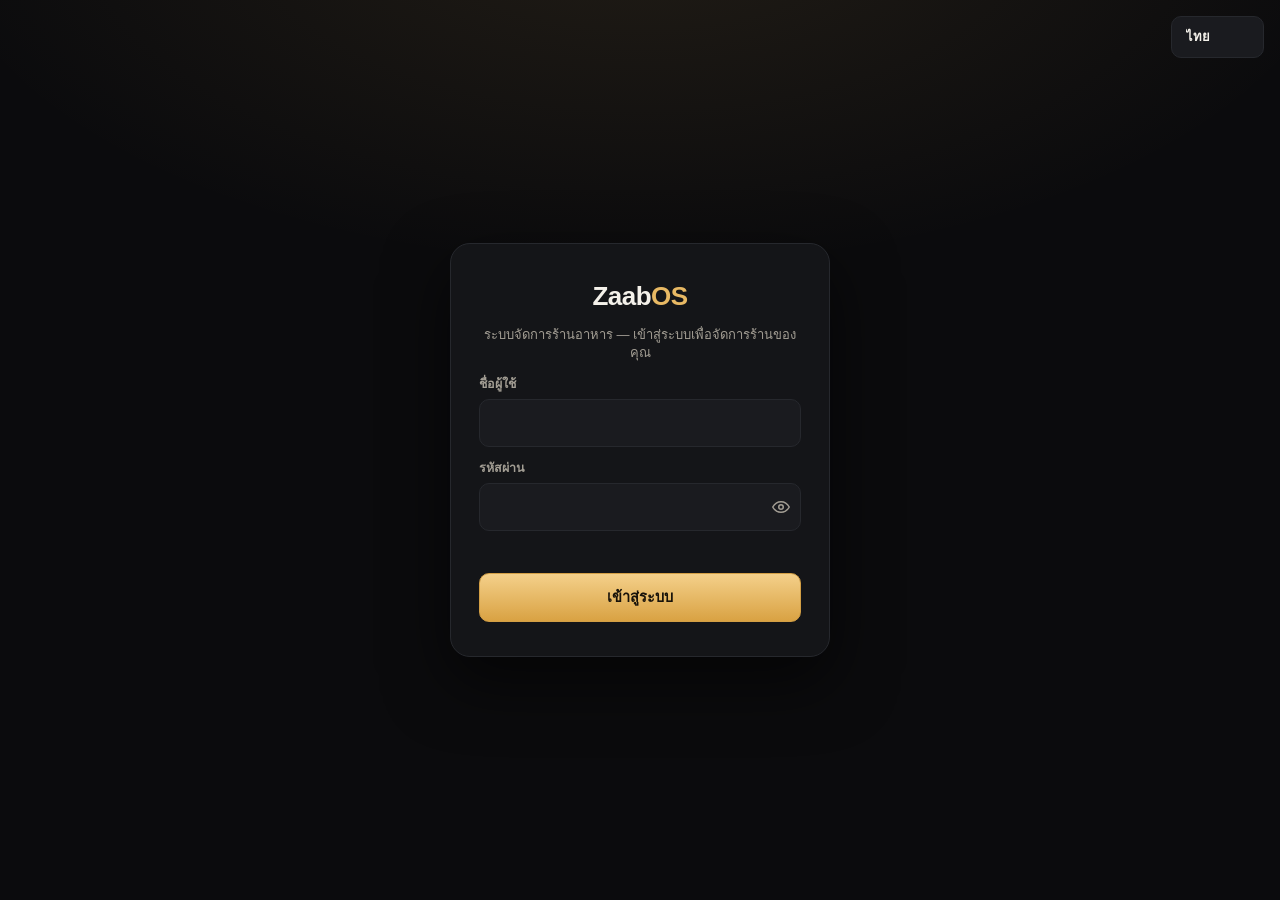
==== commit cb9bb017: "Version E: premium dark + gold POS (sidebar, take-order workspace, dashboard, zones, kitchen, paymen" ====
--- a/templates/index.html
+++ b/templates/index.html
@@ -1,4 +1,4 @@
-<!doctype html><html lang="th" data-theme="light"><head><meta charset="utf-8"><meta name="viewport" content="width=device-width,initial-scale=1,viewport-fit=cover"><title>ZaabOS</title>
+<!doctype html><html lang="th" data-theme="dark"><head><meta charset="utf-8"><meta name="viewport" content="width=device-width,initial-scale=1,viewport-fit=cover"><title>ZaabOS</title>
 <link rel="icon" href="/favicon.ico?v=8" sizes="any">
 <link rel="icon" type="image/png" sizes="64x64" href="/static/favicon-64.png?v=8">
 <link rel="apple-touch-icon" href="/apple-touch-icon.png?v=8">
@@ -7,10 +7,10 @@
 <link rel="preconnect" href="https://fonts.googleapis.com">
 <link rel="preconnect" href="https://fonts.gstatic.com" crossorigin>
 
-<link rel="stylesheet" href="/static/style.css?v=33.0"><link rel="stylesheet" href="/static/icons.css?v=1"><link rel="stylesheet" href="/static/theme.css?v=3">
-<meta name="theme-color" content="#0c0d0f"><meta name="apple-mobile-web-app-capable" content="yes"><meta name="apple-mobile-web-app-status-bar-style" content="black-translucent"><meta name="apple-mobile-web-app-title" content="ZaabOS"><meta name="mobile-web-app-capable" content="yes">
-</head><body><button id="printFailBanner" class="print-fail-banner hidden" type="button"></button><button id="printCenterBtn" class="print-center-fab" type="button" title="Print Center">Print Center</button>
-<div id="printCenterModal" class="modal hidden"><div class="sheet"><div class="modal-head"><h2>Print Center</h2><button class="modal-x" data-close="#printCenterModal" type="button">×</button></div><p class="muted">งานพิมพ์ที่กำลังรอหรือพิมพ์ไม่สำเร็จ</p><div id="printCenterList" class="list"></div></div></div><div id="networkBanner" class="network-banner hidden" role="status"><span class="network-dot"></span><span id="networkBannerText">ออฟไลน์ — การเปลี่ยนแปลงที่ต้องใช้ Server จะยังใช้งานไม่ได้</span></div>
+<link rel="stylesheet" href="/static/style.css?v=40.0"><link rel="stylesheet" href="/static/icons.css?v=2"><link rel="stylesheet" href="/static/theme.css?v=10">
+<meta name="theme-color" content="#0B0B0D"><meta name="apple-mobile-web-app-capable" content="yes"><meta name="apple-mobile-web-app-status-bar-style" content="black-translucent"><meta name="apple-mobile-web-app-title" content="ZaabOS"><meta name="mobile-web-app-capable" content="yes">
+</head><body><button id="printFailBanner" class="print-fail-banner hidden" type="button"></button>
+<div id="printCenterModal" class="modal"><div class="sheet"><div class="sheet-head"><h2><i class="ic ic-printer" aria-hidden="true"></i> งานพิมพ์</h2><button data-close>×</button></div><p class="muted">งานพิมพ์ที่กำลังรอ หรือพิมพ์ไม่สำเร็จ — กดพิมพ์ซ้ำหรือยกเลิกได้</p><div id="printCenterList" class="list"></div></div></div><div id="networkBanner" class="network-banner hidden" role="status"><span class="network-dot"></span><span id="networkBannerText">ออฟไลน์ — การเปลี่ยนแปลงที่ต้องใช้ Server จะยังใช้งานไม่ได้</span></div>
 
 <section id="loginView" class="login-screen hidden">
   <select id="loginLangSelect" class="lang-select lang-select-login"></select>
@@ -25,9 +25,21 @@
 </section>
 
 <div id="appRoot" class="hidden">
-<header>
+<header class="topbar">
   <div class="brand">Zaab<b>OS</b></div>
+  <div class="top-search" id="topSearch">
+    <i class="ic ic-search" aria-hidden="true"></i>
+    <input id="globalSearch" type="search" autocomplete="off" enterkeyhint="search" placeholder="ค้นหาเมนู / เลขบิล / โต๊ะ / ชื่อลูกค้า" aria-label="ค้นหา">
+    <div class="search-results hidden" id="globalSearchResults" role="listbox"></div>
+  </div>
   <div class="head-right">
+    <button type="button" class="pos-shift-badge" id="posShiftBadge">กะ</button>
+    <div class="notif-wrap">
+      <button type="button" class="top-icon" id="notifBtn" title="การแจ้งเตือน" aria-label="การแจ้งเตือน"><i class="ic ic-bell" aria-hidden="true"></i><span class="top-badge hidden" id="notifCount">0</span></button>
+      <div class="notif-menu hidden" id="notifMenu"></div>
+    </div>
+    <button type="button" class="top-icon" id="printCenterBtn" title="งานพิมพ์" aria-label="งานพิมพ์"><i class="ic ic-printer" aria-hidden="true"></i><span class="top-badge hidden" id="printFailCount">0</span></button>
+    <div class="top-clock" id="topClock"><small id="topClockDate"></small><b id="topClockTime"></b></div>
     <select id="langSelect" class="lang-select"></select>
     <select id="tenantSwitcher" class="hidden"></select>
     <div class="header-branch" id="branchScopeBar"><span class="header-branch-icon"><i class="ic ic-house" aria-hidden="true"></i></span><select id="branchSelect" aria-label="Branch"></select></div>
@@ -47,38 +59,44 @@
 </header>
 
 <main>
-  <nav class="tabs pos-nav" id="mainTabs" aria-label="Main navigation">
-    <button data-tab="orders" class="active nav-primary"><span class="tab-ic"><i class="ic ic-house" aria-hidden="true"></i></span><span class="tab-lb" data-i18n="tab_pos">POS</span></button>
-    <button data-tab="menu" class="nav-primary"><span class="tab-ic"><i class="ic ic-clipboard-list" aria-hidden="true"></i></span><span class="tab-lb" data-i18n="tab_menu">เมนู</span></button>
-    <button data-tab="tables" class="nav-primary"><span class="tab-ic"><i class="ic ic-layout-grid" aria-hidden="true"></i></span><span class="tab-lb">โต๊ะ &amp; QR</span></button>
-    <button data-tab="history" class="nav-primary"><span class="tab-ic"><i class="ic ic-history" aria-hidden="true"></i></span><span class="tab-lb" data-i18n="tab_history">ประวัติ</span></button>
-    <button data-tab="reports" class="nav-primary nav-secondary"><span class="tab-ic"><i class="ic ic-chart-column" aria-hidden="true"></i></span><span class="tab-lb" data-i18n="tab_reports">รายงาน</span></button>
-    <button data-tab="inventory" class="nav-primary nav-secondary"><span class="tab-ic"><i class="ic ic-package" aria-hidden="true"></i></span><span class="tab-lb">วัตถุดิบ</span></button>
-    <button data-tab="operations" class="nav-primary nav-secondary"><span class="tab-ic"><i class="ic ic-banknote" aria-hidden="true"></i></span><span class="tab-lb">กะ &amp; เงินสด</span></button>
+<nav class="tabs pos-nav" id="mainTabs" aria-label="Main navigation">
+    <div class="nav-brand"><span class="nav-logo" aria-hidden="true"><svg viewBox="0 0 64 64"><rect width="64" height="64" rx="16" fill="url(#zgold)"/><defs><linearGradient id="zgold" x1="0" y1="0" x2="1" y2="1"><stop offset="0" stop-color="#F6D38A"/><stop offset="1" stop-color="#C8913A"/></linearGradient></defs><path d="M18 18h29v7.5L29.5 42H47v7.5H17V42l17.6-16.5H18z" fill="#15110a"/></svg></span><span class="nav-brand-text"><b>Zaab<em>OS</em></b><small>RESTAURANT POS</small></span></div>
+    <div class="nav-list">
+    <button type="button" data-tab="dashboard" class="nav-primary"><span class="tab-ic"><i class="ic ic-layout-dashboard" aria-hidden="true"></i></span><span class="tab-lb" data-i18n="nav_dashboard">หน้าหลัก</span></button>
+    <button type="button" data-tab="takeorder" class="nav-primary nav-phone"><span class="tab-ic"><i class="ic ic-clipboard-pen" aria-hidden="true"></i></span><span class="tab-lb" data-i18n="nav_take_order">รับออเดอร์</span></button>
+    <button type="button" data-tab="orders" class="active nav-primary nav-phone"><span class="tab-ic"><i class="ic ic-armchair" aria-hidden="true"></i></span><span class="tab-lb" data-i18n="nav_tables">โต๊ะ</span><span class="nav-count hidden" id="navCountTables"></span></button>
+    <button type="button" data-tab="kitchen" class="nav-primary nav-phone"><span class="tab-ic"><i class="ic ic-chef-hat" aria-hidden="true"></i></span><span class="tab-lb" data-i18n="nav_kitchen">ครัว</span><span class="nav-count hidden" id="navCountKitchen"></span></button>
+    <button type="button" data-tab="billing" class="nav-primary nav-phone"><span class="tab-ic"><i class="ic ic-wallet" aria-hidden="true"></i></span><span class="tab-lb" data-i18n="nav_billing">ชำระเงิน</span><span class="nav-count hidden" id="navCountBilling"></span></button>
+    <button type="button" data-tab="history" class="nav-primary"><span class="tab-ic"><i class="ic ic-history" aria-hidden="true"></i></span><span class="tab-lb" data-i18n="tab_history">ประวัติ</span></button>
+    <button type="button" data-tab="operations" class="nav-primary"><span class="tab-ic"><i class="ic ic-banknote" aria-hidden="true"></i></span><span class="tab-lb" data-i18n="nav_shift">กะ &amp; เงินสด</span></button>
+    <button type="button" data-tab="reports" class="nav-primary"><span class="tab-ic"><i class="ic ic-chart-column" aria-hidden="true"></i></span><span class="tab-lb" data-i18n="tab_reports">รายงาน</span></button>
+    <button type="button" data-tab="customers" class="nav-primary"><span class="tab-ic"><i class="ic ic-user-round" aria-hidden="true"></i></span><span class="tab-lb" data-i18n="nav_customers">ลูกค้า</span></button>
+    <button type="button" data-tab="menu" class="nav-primary"><span class="tab-ic"><i class="ic ic-utensils" aria-hidden="true"></i></span><span class="tab-lb" data-i18n="tab_menu">เมนู</span></button>
+    <button type="button" data-tab="users" class="nav-primary"><span class="tab-ic"><i class="ic ic-users" aria-hidden="true"></i></span><span class="tab-lb" data-i18n="nav_staff">พนักงาน</span></button>
+    <button type="button" data-tab="settings" class="nav-primary"><span class="tab-ic"><i class="ic ic-settings" aria-hidden="true"></i></span><span class="tab-lb" data-i18n="nav_settings">ตั้งค่า</span></button>
+    <button type="button" data-tab="tenants" id="tenantsTabBtn" class="nav-primary hidden"><span class="tab-ic"><i class="ic ic-building-2" aria-hidden="true"></i></span><span class="tab-lb" data-i18n="tab_tenants">ร้านค้า</span></button>
+    </div>
     <div class="nav-more-wrap">
-      <button id="moreNavBtn" class="nav-primary nav-more-btn" type="button" aria-expanded="false"><span class="tab-ic"><i class="ic ic-menu" aria-hidden="true"></i></span><span class="tab-lb" data-i18n="tab_more">เพิ่มเติม</span></button>
-      <div class="nav-more-menu hidden" id="moreNavMenu">
-        <button data-tab="reports" class="mobile-more-only"><span class="tab-ic"><i class="ic ic-chart-column" aria-hidden="true"></i></span><span class="tab-lb" data-i18n="tab_reports">รายงาน</span></button>
-        <button data-tab="operations" class="mobile-more-only"><span class="tab-ic"><i class="ic ic-banknote" aria-hidden="true"></i></span><span class="tab-lb">กะ &amp; เงินสด</span></button>
-        <button data-tab="pricing"><span class="tab-ic"><i class="ic ic-tag" aria-hidden="true"></i></span><span class="tab-lb">ราคา &amp; โปรโมชั่น</span></button>
-        <button data-tab="receiptsettings"><span class="tab-ic"><i class="ic ic-receipt" aria-hidden="true"></i></span><span class="tab-lb">ตั้งค่าร้าน &amp; ใบเสร็จ</span></button>
-          <button data-tab="inventory" class="more-item mobile-more-only"><span><i class="ic ic-package" aria-hidden="true"></i></span><span>วัตถุดิบ & สูตร</span></button>
-        <button data-tab="branches"><span class="tab-ic"><i class="ic ic-house" aria-hidden="true"></i></span><span class="tab-lb" data-i18n="tab_branches">สาขา</span></button>
-        <button data-tab="users"><span class="tab-ic"><i class="ic ic-users" aria-hidden="true"></i></span><span class="tab-lb" data-i18n="tab_users">ผู้ใช้งาน</span></button>
-        <button data-tab="tenants" id="tenantsTabBtn" class="hidden"><span class="tab-ic"><i class="ic ic-building-2" aria-hidden="true"></i></span><span class="tab-lb" data-i18n="tab_tenants">ร้านค้า</span></button>
-      </div>
-    </div>
+      <button id="moreNavBtn" class="nav-primary nav-more-btn nav-phone" type="button" aria-expanded="false"><span class="tab-ic"><i class="ic ic-menu" aria-hidden="true"></i></span><span class="tab-lb" data-i18n="tab_more">เพิ่มเติม</span></button>
+      <div class="nav-more-menu hidden" id="moreNavMenu"></div>
+    </div>
+    <button type="button" class="nav-user" id="navUserBtn"><span class="avatar" id="navUserAvatar">?</span><span class="nav-user-text"><b id="navUserName">-</b><small id="navUserRole">-</small></span><i class="ic ic-chevron-right" aria-hidden="true"></i></button>
   </nav>
+  
 
   <!-- ===== POS tab ===== -->
   <section id="tab-orders" class="tab-panel">
-    <div class="panel">
-      <div class="panel-head">
-        <div><span class="eyebrow" data-i18n="pos_workspace">หน้าร้าน</span><h2 data-i18n="board_title">ผังโต๊ะ</h2></div>
+    <div class="panel floor-panel">
+      <div class="page-head">
+        <div><h1 data-i18n="board_title">ผังโต๊ะ</h1><div class="page-sub" id="floorSummary"></div></div>
         <div class="head-actions">
-          <button class="ghost-btn primary" id="takeOrderBtn" data-i18n="btn_take_order"><i class="ic ic-plus" aria-hidden="true"></i> รับออเดอร์ลูกค้า</button>
-          <button class="ghost-btn" id="refreshPosBtn" data-i18n="btn_refresh"><i class="ic ic-refresh-cw" aria-hidden="true"></i> รีเฟรช</button>
-        </div>
+          <button class="ghost-btn" id="refreshPosBtn" type="button" title="รีเฟรช"><i class="ic ic-refresh-cw" aria-hidden="true"></i></button>
+          <button class="save" id="takeOrderBtn" type="button"><i class="ic ic-plus" aria-hidden="true"></i> <span data-i18n="btn_take_order_short">กลับบ้าน / เดลิเวอรี่</span></button>
+        </div>
+      </div>
+      <div class="floor-bar">
+        <div class="zone-chips" id="zoneChips"></div>
+        <div class="floor-legend"><span><i class="lg lg-free"></i>ว่าง</span><span><i class="lg lg-busy"></i>มีลูกค้า</span><span><i class="lg lg-ready"></i>อาหารพร้อม</span><span><i class="lg lg-bill"></i>รอเก็บเงิน</span></div>
       </div>
       <div id="offlineQueuePanel" class="offline-queue-panel hidden">
         <div><b>ออเดอร์รอ Sync</b><span id="offlineQueueSummary">0 รายการ</span></div>
@@ -97,6 +115,70 @@
           <h3 data-i18n="side_panel_title">ออเดอร์ที่กำลังดำเนินการ</h3>
           <div id="sidePanelList"></div>
         </aside>
+      </div>
+    </div>
+  </section>
+
+  <!-- ===== Dashboard (owner/manager) ===== -->
+  <section id="tab-dashboard" class="tab-panel hidden">
+    <div class="page-head">
+      <div><h1 data-i18n="nav_dashboard">หน้าหลัก</h1><div class="page-sub" id="dashDate"></div></div>
+      <div class="head-actions"><button class="ghost-btn" id="dashRefreshBtn" type="button" title="รีเฟรช"><i class="ic ic-refresh-cw" aria-hidden="true"></i></button></div>
+    </div>
+    <div class="kpi-grid" id="dashKpis"></div>
+    <div class="dash-grid">
+      <section class="panel dash-chart-panel"><div class="panel-head"><div><h3>ยอดขายรายชั่วโมง</h3><div class="muted">วันนี้ เทียบกับเมื่อวาน</div></div></div><div class="hour-chart" id="dashHourly"></div></section>
+      <section class="panel"><div class="panel-head"><div><h3>เมนูขายดีวันนี้</h3></div></div><div id="dashTopItems"></div></section>
+      <section class="panel"><div class="panel-head"><div><h3>ช่องทางรับเงิน</h3></div></div><div id="dashPayments"></div></section>
+      <section class="panel"><div class="panel-head"><div><h3>บิลที่ยังไม่ชำระ</h3></div><button class="ghost-btn" type="button" data-goto-tab="billing">ดูทั้งหมด</button></div><div id="dashOpenBills"></div></section>
+    </div>
+  </section>
+
+  <!-- ===== Kitchen display (embedded /kitchen) ===== -->
+  <section id="tab-kitchen" class="tab-panel hidden">
+    <iframe id="kitchenFrame" class="kitchen-frame" title="จอครัว" src="about:blank"></iframe>
+  </section>
+
+  <!-- ===== Bills waiting for payment ===== -->
+  <section id="tab-billing" class="tab-panel hidden">
+    <div class="page-head">
+      <div><h1 data-i18n="nav_billing">ชำระเงิน</h1><div class="page-sub" id="billingSummary"></div></div>
+      <div class="head-actions"><button class="ghost-btn" type="button" data-goto-tab="operations"><i class="ic ic-banknote" aria-hidden="true"></i> กะ &amp; เงินสด</button></div>
+    </div>
+    <div class="bill-grid" id="billingList"></div>
+  </section>
+
+  <!-- ===== Customers (derived from orders) ===== -->
+  <section id="tab-customers" class="tab-panel hidden">
+    <div class="page-head">
+      <div><h1 data-i18n="nav_customers">ลูกค้า</h1><div class="page-sub" id="customersSummary">ลูกค้าที่ให้ชื่อหรือเบอร์โทรไว้ในออเดอร์</div></div>
+      <div class="head-actions"><div class="inline-search"><i class="ic ic-search" aria-hidden="true"></i><input id="customerSearch" type="search" placeholder="ค้นหาชื่อ / เบอร์โทร" autocomplete="off"></div></div>
+    </div>
+    <div class="customers-layout">
+      <div class="panel customer-list" id="customersList"></div>
+      <div class="panel customer-detail" id="customerDetail"><div class="empty-state">เลือกลูกค้าเพื่อดูประวัติการสั่ง</div></div>
+    </div>
+  </section>
+
+  <!-- ===== Settings hub ===== -->
+  <section id="tab-settings" class="tab-panel hidden">
+    <div class="page-head"><div><h1 data-i18n="nav_settings">ตั้งค่า</h1><div class="page-sub">ตั้งค่าร้าน เมนู โต๊ะ เครื่องพิมพ์ และการสำรองข้อมูล</div></div></div>
+    <div class="settings-hub">
+      <div class="panel settings-list" id="settingsList">
+        <button type="button" data-goto-tab="receiptsettings" data-need="manager"><i class="ic ic-store" aria-hidden="true"></i><span><b>ข้อมูลร้าน &amp; ใบเสร็จ</b><small>ชื่อร้าน ที่อยู่ ภาษาชื่อเมนู รูปแบบใบเสร็จ</small></span><i class="ic ic-chevron-right" aria-hidden="true"></i></button>
+        <button type="button" data-goto-tab="receiptsettings" data-goto-anchor="netPrintersPanel" data-need="manager"><i class="ic ic-printer" aria-hidden="true"></i><span><b>เครื่องพิมพ์</b><small>ใบเสร็จ · ใบสั่งครัว · ค้นหาเครื่องพิมพ์</small></span><i class="ic ic-chevron-right" aria-hidden="true"></i></button>
+        <button type="button" data-goto-tab="menu"><i class="ic ic-utensils" aria-hidden="true"></i><span><b>เมนู / หมวดหมู่</b><small>รูปอาหาร ราคา ตัวเลือก ชื่อหลายภาษา</small></span><i class="ic ic-chevron-right" aria-hidden="true"></i></button>
+        <button type="button" data-goto-tab="tables"><i class="ic ic-layout-grid" aria-hidden="true"></i><span><b>โต๊ะ / โซน / QR</b><small>เพิ่มโต๊ะ จัดโซน พิมพ์ QR สั่งอาหาร</small></span><i class="ic ic-chevron-right" aria-hidden="true"></i></button>
+        <button type="button" data-goto-tab="pricing" data-need="manager"><i class="ic ic-tag" aria-hidden="true"></i><span><b>ภาษี / ค่าบริการ / โปรโมชั่น</b><small>VAT · Service charge · โค้ดส่วนลด</small></span><i class="ic ic-chevron-right" aria-hidden="true"></i></button>
+        <button type="button" data-goto-tab="inventory" data-need="manager"><i class="ic ic-package" aria-hidden="true"></i><span><b>วัตถุดิบ &amp; สูตร</b><small>สต็อก สถานีครัว ประวัติสต็อก</small></span><i class="ic ic-chevron-right" aria-hidden="true"></i></button>
+        <button type="button" data-goto-tab="users" data-need="owner"><i class="ic ic-users" aria-hidden="true"></i><span><b>พนักงาน</b><small>บัญชีผู้ใช้ สิทธิ์การใช้งาน</small></span><i class="ic ic-chevron-right" aria-hidden="true"></i></button>
+        <button type="button" data-goto-tab="branches" data-need="owner"><i class="ic ic-building-2" aria-hidden="true"></i><span><b>สาขา</b><small>เพิ่ม / แก้ไขสาขา</small></span><i class="ic ic-chevron-right" aria-hidden="true"></i></button>
+        <button type="button" data-goto-tab="receiptsettings" data-goto-anchor="localPanel" data-need="manager" id="settingsLocalRow" class="hidden"><i class="ic ic-monitor" aria-hidden="true"></i><span><b>โปรแกรมในเครื่อง &amp; สำรองข้อมูล</b><small>อัปเดต · เปิดอัตโนมัติ · สำรอง/กู้ข้อมูล · ตรวจสุขภาพระบบ</small></span><i class="ic ic-chevron-right" aria-hidden="true"></i></button>
+      </div>
+      <div class="panel settings-display">
+        <h3>การแสดงผล</h3>
+        <div class="setting-row"><span><b>โหมดหน้าจอ</b><small>มืด (พรีเมียม) หรือสว่าง</small></span><div class="seg" id="themeModeSeg"><button type="button" data-theme-mode="dark"><i class="ic ic-moon" aria-hidden="true"></i> มืด</button><button type="button" data-theme-mode="light"><i class="ic ic-sun" aria-hidden="true"></i> สว่าง</button><button type="button" data-theme-mode="system">ตามเครื่อง</button></div></div>
+        <div class="setting-row"><span><b>ภาษา</b><small>ภาษาของหน้าจอเครื่องนี้</small></span><select id="settingsLangSelect" class="lang-select"></select></div>
       </div>
     </div>
   </section>
@@ -124,12 +206,11 @@
             <option value="completed" data-i18n="status_completed">เสร็จสิ้น</option>
             <option value="cancelled" data-i18n="status_cancelled">ยกเลิก</option>
           </select>
-          <button class="ghost-btn" id="refreshOrdersBtn" data-i18n="btn_refresh"><i class="ic ic-refresh-cw" aria-hidden="true"></i> รีเฟรช</button>
-        </div>
-      </div>
-      <div class="history-workspace-switch" id="historyWorkspaceSwitch"><button type="button" class="active" data-history-view="orders"><i class="ic ic-receipt" aria-hidden="true"></i> ออเดอร์</button><button type="button" data-history-view="kitchen"><i class="ic ic-chef-hat" aria-hidden="true"></i> ครัว <span id="historyKitchenCount" class="mini-count">0</span></button></div>
+          <div class="inline-search"><i class="ic ic-search" aria-hidden="true"></i><input id="historySearch" type="search" placeholder="เลขบิล / โต๊ะ / ลูกค้า / เบอร์" autocomplete="off"></div>
+          <button class="ghost-btn" id="refreshOrdersBtn" title="รีเฟรช"><i class="ic ic-refresh-cw" aria-hidden="true"></i></button>
+        </div>
+      </div>
       <div id="ordersList"></div>
-      <div id="historyKitchenWorkspace" class="history-kitchen-workspace hidden"><div class="history-kitchen-toolbar"><div><b>จอครัวในหน้าประวัติ</b><span>กดติดตามได้ตามต้องการ · ไม่กดก็ไม่กระทบการจ่ายเงิน สต็อก หรือรายงาน</span></div><select id="historyKitchenStation"><option value="">ทุกสถานี</option></select></div><div id="historyKitchenBoard" class="history-kitchen-board"></div></div>
     </div>
   </section>
 
@@ -190,6 +271,7 @@
         </div>
       </details>
       <div class="report-cards report-summary-cards" id="reportCards"></div>
+      <section class="report-section report-hourly"><div class="section-kicker">ช่วงเวลาขาย</div><h3>ยอดขายรายชั่วโมง</h3><div class="hour-chart" id="reportHourly"></div></section>
       <div class="report-two-col">
         <section class="report-section">
           <div class="section-kicker">ยอดขายตามสินค้า</div>
@@ -425,6 +507,7 @@
 <div class="modal" id="tableModal"><div class="sheet small"><div class="sheet-head"><h2 id="tableModalTitle" data-i18n="modal_add_table_title">เพิ่มโต๊ะ</h2><button data-close>×</button></div>
   <input type="hidden" id="tableId">
   <label><span data-i18n="label_table_name">ชื่อโต๊ะ</span><input id="tableName" placeholder="เช่น โต๊ะ 1" data-i18n-ph="placeholder_table_name"></label>
+  <label><span>โซน (ไม่บังคับ)</span><input id="tableZone" list="zoneOptions" maxlength="40" placeholder="เช่น โซน A / ในร้าน / ระเบียง"></label>
   <div class="login-error" id="tableError"></div>
   <button class="save" id="tableSave" data-i18n="btn_save">บันทึก</button>
 </div></div>
@@ -432,6 +515,11 @@
 <div class="modal" id="bulkTableModal"><div class="sheet small"><div class="sheet-head"><h2 data-i18n="modal_bulk_tables_title">สร้างหลายโต๊ะพร้อมกัน</h2><button data-close>×</button></div>
   <p class="hint" data-i18n="bulk_tables_hint">ระบบจะสร้างโต๊ะให้อัตโนมัติ พร้อม QR โค้ดเฉพาะของแต่ละโต๊ะ</p>
   <label><span data-i18n="label_table_count">จำนวนโต๊ะที่ต้องการสร้าง</span><input id="bulkTableCount" type="number" min="1" max="200" value="10"></label>
+  <div class="two-col">
+    <label><span>ตัวอักษรนำหน้า (ไม่บังคับ)</span><input id="bulkTablePrefix" maxlength="20" placeholder="เช่น A → A1, A2 …"></label>
+    <label><span>โซน (ไม่บังคับ)</span><input id="bulkTableZone" list="zoneOptions" maxlength="40" placeholder="เช่น โซน A"></label>
+  </div>
+  <datalist id="zoneOptions"></datalist>
   <div class="login-error" id="bulkTableError"></div>
   <button class="save" id="bulkTableSave" data-i18n="btn_create_tables">สร้างโต๊ะ</button>
 </div></div>
@@ -524,36 +612,51 @@
   <button class="save" id="tenantSave" data-i18n="btn_create_shop">สร้างร้านค้า</button>
 </div></div>
 
-<!-- Staff take-order modal -->
-<div class="modal" id="takeOrderModal"><div class="sheet wide"><div class="sheet-head"><h2 data-i18n="modal_take_order_title">รับออเดอร์ลูกค้า</h2><button data-close>×</button></div>
-<div class="to-layout"><div class="to-main"><div class="to-details">
-  <div class="type" id="takeOrderType">
-    <button data-type="dine_in" class="active" data-i18n="order_type_dine_in"><i class="ic ic-utensils" aria-hidden="true"></i> ทานที่ร้าน</button>
-    <button data-type="takeaway" data-i18n="order_type_takeaway"><i class="ic ic-shopping-bag" aria-hidden="true"></i> กลับบ้าน</button>
-    <button data-type="delivery" data-i18n="order_type_delivery"><i class="ic ic-bike" aria-hidden="true"></i> เดลิเวอรี่</button>
-  </div>
-  <div id="takeOrderTableRow">
-    <label><span data-i18n="label_table">โต๊ะ</span><select id="takeOrderTable"></select></label>
-  </div>
-  <label><span data-i18n="label_customer_name">ชื่อลูกค้า</span><input id="takeOrderCustomerName" placeholder="ลูกค้า" data-i18n-ph="placeholder_customer_name"></label>
-  <label><span data-i18n="label_guest_count">จำนวนลูกค้า (คน)</span><input id="takeOrderGuestCount" type="number" min="1" max="200" inputmode="numeric" placeholder="เช่น 4" data-i18n-ph="placeholder_guest_count"></label>
-  <div id="takeOrderScheduleRow" class="hidden"><label><span>เวลารับ/จัดส่งล่วงหน้า (ถ้ามี)</span><input id="takeOrderScheduledFor" type="datetime-local"></label></div>
-  <div id="takeOrderDeliveryFields" class="hidden">
-    <label><span data-i18n="label_phone">เบอร์โทร</span><input id="takeOrderPhone" inputmode="numeric"></label>
-    <label><span data-i18n="label_delivery_address">ที่อยู่จัดส่ง</span><textarea id="takeOrderAddress"></textarea></label>
-    <label><span>ค่าจัดส่ง</span><input id="takeOrderDeliveryFee" type="number" min="0" step="1" value="0" inputmode="decimal"></label>
-  </div>
-  </div>
-  <h3 data-i18n="label_choose_menu">เลือกเมนู</h3>
+<!-- Staff take-order workspace (Version E: menu left, bill right) -->
+<div class="modal workspace" id="takeOrderModal"><div class="sheet wide">
+<div class="to-layout"><div class="to-main">
+  <div class="to-topline">
+    <button type="button" class="to-back" data-close aria-label="ปิด"><i class="ic ic-arrow-left" aria-hidden="true"></i></button>
+    <div class="type" id="takeOrderType">
+      <button type="button" data-type="dine_in" class="active" data-i18n="order_type_dine_in"><i class="ic ic-utensils" aria-hidden="true"></i> ทานที่ร้าน</button>
+      <button type="button" data-type="takeaway" data-i18n="order_type_takeaway"><i class="ic ic-shopping-bag" aria-hidden="true"></i> กลับบ้าน</button>
+      <button type="button" data-type="delivery" data-i18n="order_type_delivery"><i class="ic ic-bike" aria-hidden="true"></i> เดลิเวอรี่</button>
+    </div>
+    <div class="inline-search to-search"><i class="ic ic-search" aria-hidden="true"></i><input id="takeOrderSearch" type="search" placeholder="ค้นหาเมนู" autocomplete="off"></div>
+  </div>
+  <div class="to-details">
+    <div id="takeOrderTableRow"><label><span data-i18n="label_table">โต๊ะ</span><select id="takeOrderTable"></select></label></div>
+    <label><span data-i18n="label_guest_count">จำนวนลูกค้า (คน)</span><input id="takeOrderGuestCount" type="number" min="1" max="200" inputmode="numeric" placeholder="เช่น 4" data-i18n-ph="placeholder_guest_count"></label>
+    <label><span data-i18n="label_customer_name">ชื่อลูกค้า</span><input id="takeOrderCustomerName" placeholder="ลูกค้า" data-i18n-ph="placeholder_customer_name"></label>
+    <div id="takeOrderScheduleRow" class="hidden"><label><span>เวลารับ/จัดส่งล่วงหน้า (ถ้ามี)</span><input id="takeOrderScheduledFor" type="datetime-local"></label></div>
+    <div id="takeOrderDeliveryFields" class="hidden">
+      <label><span data-i18n="label_phone">เบอร์โทร</span><input id="takeOrderPhone" inputmode="numeric"></label>
+      <label><span data-i18n="label_delivery_address">ที่อยู่จัดส่ง</span><textarea id="takeOrderAddress" rows="1"></textarea></label>
+      <label><span>ค่าจัดส่ง</span><input id="takeOrderDeliveryFee" type="number" min="0" step="1" value="0" inputmode="decimal"></label>
+    </div>
+  </div>
   <div class="cat-scroll" id="takeOrderCatScroll"></div>
   <div class="menu-grid" id="takeOrderMenuGrid"></div>
-  </div><aside class="to-cart">
-  <h3 data-i18n="label_cart">ตะกร้า</h3>
-  <div id="takeOrderCart"></div>
-  <div class="cart-total-row"><span data-i18n="label_total">รวมทั้งหมด</span><span id="takeOrderTotal">0</span></div>
+</div><aside class="to-cart" id="takeOrderBill">
+  <div class="bill-head" id="billHead">
+    <div class="bill-head-main"><div class="bill-title" id="billTitle">ออเดอร์ใหม่</div><div class="bill-sub" id="billSub"></div></div>
+    <button type="button" class="ghost-btn bill-manage hidden" id="billManageBtn"><i class="ic ic-receipt" aria-hidden="true"></i> จัดการบิล</button>
+    <button type="button" class="bill-toggle" id="billToggle" aria-label="ดูบิล"><i class="ic ic-chevron-down" aria-hidden="true"></i></button>
+  </div>
+  <div class="bill-lines">
+    <div id="billExisting"></div>
+    <div id="takeOrderCart"></div>
+    <button type="button" class="bill-note-btn" id="billNoteBtn"><i class="ic ic-plus" aria-hidden="true"></i> เพิ่มหมายเหตุ</button>
+    <textarea id="takeOrderNotes" class="hidden" rows="2" maxlength="500" placeholder="หมายเหตุถึงครัว เช่น ไม่เผ็ด / เสิร์ฟพร้อมกัน"></textarea>
+  </div>
+  <div class="bill-sum" id="billSum"></div>
+  <div class="cart-total-row"><span data-i18n="label_total_short">ยอดรวม</span><span id="takeOrderTotal">0</span></div>
+  <label class="send-kitchen-toggle"><input id="takeOrderSendKitchen" type="checkbox" checked><span><i class="ic ic-chef-hat" aria-hidden="true"></i> ส่งเข้าครัวทันที</span></label>
   <div class="login-error" id="takeOrderError"></div>
-  <label class="send-kitchen-toggle"><input id="takeOrderSendKitchen" type="checkbox" checked><span><i class="ic ic-chef-hat" aria-hidden="true"></i> ส่งเข้าครัวทันทีเมื่อยืนยัน</span></label>
-  <button class="save" id="takeOrderSubmit" data-i18n="btn_confirm_order"><i class="ic ic-circle-check" aria-hidden="true"></i> ยืนยันออเดอร์</button>
+  <div class="bill-actions">
+    <button type="button" class="ghost-btn gold-outline" id="takeOrderSubmit">บันทึกบิล</button>
+    <button type="button" class="save" id="billPayBtn">ชำระเงิน <i class="ic ic-arrow-right" aria-hidden="true"></i></button>
+  </div>
   </aside></div>
 </div></div>
 
@@ -578,8 +681,7 @@
 </div></div>
 
 <div class="modal" id="confirmPaymentModal"><div class="sheet small"><div class="sheet-head"><h2 data-i18n="modal_confirm_payment_title">ยืนยันการชำระเงิน</h2><button data-close>×</button></div>
-  <div id="cpBreakdown" class="cp-breakdown"></div>
-  <div class="row" style="border-top:1px dashed var(--border);padding-top:10px"><b data-i18n="label_total_short">ยอดรวม</b><b id="cpTotal">0</b></div>
+  <div class="pay-hero"><span class="pay-hero-label" data-i18n="label_total_short">ยอดรวม</span><b id="cpTotal">0</b><div id="cpBreakdown" class="cp-breakdown"></div></div>
   <details class="payment-advanced" id="cpAdvanced"><summary><span><i class="ic ic-tag" aria-hidden="true"></i> โปรโมชั่น / ส่วนลด</span><small>ไม่ใช้สามารถข้ามได้</small></summary><div class="payment-advanced-body">
     <label><span>Promotion Code (ถ้ามี)</span><input id="cpPromo" maxlength="40" placeholder="เช่น LUNCH10"></label>
     <div class="form-grid"><label><span>ส่วนลดพิเศษ (ถ้ามี)</span><input id="cpDiscount" type="number" min="0" step="0.01" inputmode="decimal" placeholder="0"></label><label><span>เหตุผลส่วนลด</span><input id="cpDiscountReason" maxlength="300" placeholder="ระบุเมื่อให้ส่วนลดพิเศษ"></label></div>
@@ -588,7 +690,7 @@
       <label><span>รหัสผ่านผู้อนุมัติ</span><input id="cpApprovalPass" type="password" autocomplete="current-password"></label>
     </div>
   </div></details>
-  <div class="pay-seg" id="cpMethodSeg"><button type="button" data-m="cash"><i class="ic ic-banknote" aria-hidden="true"></i>เงินสด</button><button type="button" data-m="qr"><i class="ic ic-qr-code" aria-hidden="true"></i>QR</button><button type="button" data-m="card"><i class="ic ic-credit-card" aria-hidden="true"></i>บัตร</button><button type="button" data-m="bank_transfer"><i class="ic ic-landmark" aria-hidden="true"></i>โอน</button></div>
+  <div class="pay-seg" id="cpMethodSeg"><button type="button" data-m="cash"><i class="ic ic-banknote" aria-hidden="true"></i><span>เงินสด</span></button><button type="button" data-m="qr"><i class="ic ic-qr-code" aria-hidden="true"></i><span>QR Code</span></button><button type="button" data-m="bank_transfer"><i class="ic ic-landmark" aria-hidden="true"></i><span>โอนเงิน</span></button><button type="button" data-m="card"><i class="ic ic-credit-card" aria-hidden="true"></i><span>บัตรเครดิต</span></button></div>
   <div class="payment-primary-grid"><label><span>วิธีชำระเงิน</span><select id="cpMethod"><option value="cash">เงินสด</option><option value="qr">QR</option><option value="card">บัตร</option><option value="bank_transfer">โอนธนาคาร</option><option value="other">อื่น ๆ</option></select></label><label><span>ยอดช่องทางนี้</span><input id="cpPrimaryAmount" type="number" min="0" step="0.01" inputmode="decimal" placeholder="0"></label></div>
   <label id="cpCashLabel"><span>รับเงินสดมา (บาท/กีบ)</span><input id="cpCash" type="number" min="0" step="0.01" inputmode="decimal" placeholder="0"></label><div id="cpCashQuick" class="cash-quick"></div>
   <div class="payment-live-summary"><div><span>ชำระรวม</span><b id="cpPaidTotal">0</b></div><div><span>คงเหลือ</span><b id="cpRemaining">0</b></div><div><span>เงินทอน</span><b id="cpChange">0</b></div></div>
@@ -628,6 +730,6 @@
 <div class="toast-wrap" id="toastWrap"></div>
 
 <script>const DEFAULT_LANG = 'th';</script>
-<script src="/static/i18n.js?v=30.2"></script>
-<script src="/static/app.js?v=30.3"></script><script>(function(){const banner=document.getElementById('networkBanner'),txt=document.getElementById('networkBannerText');function net(){const online=navigator.onLine;banner.classList.toggle('hidden',online);document.documentElement.classList.toggle('is-offline',!online);if(!online)txt.textContent='ออฟไลน์ — การเปลี่ยนแปลงที่ต้องใช้ Server จะยังใช้งานไม่ได้';}addEventListener('online',net);addEventListener('offline',net);net();if('serviceWorker' in navigator)addEventListener('load',()=>navigator.serviceWorker.register('/sw.js',{scope:'/'}).catch(()=>{}));})();</script>
+<script src="/static/i18n.js?v=40.0"></script>
+<script src="/static/app.js?v=40.0"></script><script src="/static/qr-local.js?v=1"></script><script>(function(){const banner=document.getElementById('networkBanner'),txt=document.getElementById('networkBannerText');function net(){const online=navigator.onLine;banner.classList.toggle('hidden',online);document.documentElement.classList.toggle('is-offline',!online);if(!online)txt.textContent='ออฟไลน์ — การเปลี่ยนแปลงที่ต้องใช้ Server จะยังใช้งานไม่ได้';}addEventListener('online',net);addEventListener('offline',net);net();if('serviceWorker' in navigator)addEventListener('load',()=>navigator.serviceWorker.register('/sw.js',{scope:'/'}).catch(()=>{}));})();</script>
 </body></html>
--- a/static/style.css
+++ b/static/style.css
@@ -957,126 +957,3 @@
 .oc-actions .btn-confirm-pay,.btn-confirm-pay{min-height:52px!important;padding:12px 22px!important;font-size:16px!important;font-weight:900!important;order:-1}
 
 
-/* Phase 3 — faster staff order-entry workspace */
-#takeOrderModal .sheet.wide{width:min(1440px,96vw);max-width:1440px;height:min(92vh,940px);padding-bottom:0}
-#takeOrderModal .to-layout{display:grid;grid-template-columns:minmax(0,1fr) minmax(300px,360px);gap:18px;align-items:start}
-#takeOrderModal .to-main{min-width:0}
-#takeOrderModal .to-details{display:grid;grid-template-columns:minmax(260px,1.35fr) minmax(150px,.65fr) minmax(150px,.65fr);gap:10px 12px;align-items:end;padding:12px;border:1px solid var(--border);border-radius:14px;background:var(--surface-2);margin-bottom:12px}
-#takeOrderModal .to-details>.type{grid-column:1/-1;display:grid;grid-template-columns:repeat(3,minmax(0,1fr));gap:7px}
-#takeOrderModal .to-details>.type button{min-height:42px}
-#takeOrderModal .to-details label{margin:0}
-#takeOrderModal #takeOrderDeliveryFields{grid-column:1/-1;display:grid;grid-template-columns:minmax(150px,.55fr) minmax(260px,1fr) minmax(130px,.4fr);gap:10px}
-#takeOrderModal #takeOrderDeliveryFields.hidden,#takeOrderModal #takeOrderScheduleRow.hidden{display:none}
-#takeOrderModal .cat-scroll{position:sticky;top:58px;z-index:4;background:var(--surface);padding:8px 0;margin-bottom:8px}
-#takeOrderModal .menu-grid{grid-template-columns:repeat(auto-fill,minmax(150px,1fr));gap:10px}
-#takeOrderModal .menu-card{padding:11px;gap:5px;min-height:112px;border-radius:13px}
-#takeOrderModal .menu-card .mc-photo{aspect-ratio:16/10;border-radius:9px}
-#takeOrderModal .menu-card .mc-name{font-size:14px}
-#takeOrderModal .menu-card .mc-price{font-size:15px}
-#takeOrderModal .to-cart{position:sticky;top:58px;display:flex;flex-direction:column;max-height:calc(min(92vh,940px) - 82px);min-height:420px;border:1px solid var(--border);border-radius:16px;background:var(--surface-2);padding:14px}
-#takeOrderModal .to-cart>h3{margin:0 0 8px}
-#takeOrderModal #takeOrderCart{overflow:auto;overscroll-behavior:contain;flex:1;min-height:100px;padding-right:3px}
-#takeOrderModal .cart-total-row{margin-top:auto;padding-top:12px;border-top:1px solid var(--border);font-size:17px;font-weight:900}
-#takeOrderModal #takeOrderSubmit{position:static;min-height:50px;margin-top:8px;box-shadow:none}
-@media(max-width:1000px){
-  #takeOrderModal .sheet.wide{width:min(100%,100vw);height:94vh}
-  #takeOrderModal .to-layout{grid-template-columns:minmax(0,1fr) minmax(260px,32vw);gap:12px}
-  #takeOrderModal .to-details{grid-template-columns:repeat(2,minmax(0,1fr))}
-  #takeOrderModal .to-details>.type,#takeOrderModal #takeOrderDeliveryFields{grid-column:1/-1}
-  #takeOrderModal #takeOrderDeliveryFields{grid-template-columns:1fr 1fr}
-  #takeOrderModal #takeOrderDeliveryFields label:nth-child(2){grid-column:1/-1}
-}
-@media(max-width:760px){
-  #takeOrderModal .sheet.wide{height:96vh;max-height:96vh;padding-left:12px;padding-right:12px}
-  #takeOrderModal .to-layout{display:block}
-  #takeOrderModal .to-details{grid-template-columns:1fr 1fr;padding:9px}
-  #takeOrderModal .to-details>.type{grid-template-columns:repeat(3,minmax(0,1fr))}
-  #takeOrderModal #takeOrderDeliveryFields{grid-template-columns:1fr}
-  #takeOrderModal #takeOrderDeliveryFields label:nth-child(2){grid-column:auto}
-  #takeOrderModal .cat-scroll{top:52px}
-  #takeOrderModal .menu-grid{grid-template-columns:repeat(2,minmax(0,1fr));padding-bottom:230px}
-  #takeOrderModal .to-cart{position:sticky;bottom:0;top:auto;z-index:8;max-height:42vh;min-height:0;margin:0 -12px;padding:10px 14px calc(10px + env(safe-area-inset-bottom));border-radius:18px 18px 0 0;box-shadow:0 -12px 28px rgba(0,0,0,.12)}
-  #takeOrderModal .to-cart>h3{display:none}
-  #takeOrderModal #takeOrderCart{max-height:18vh}
-  #takeOrderModal .send-kitchen-toggle{margin:6px 0 2px}
-  #takeOrderModal #takeOrderSubmit{min-height:48px}
-}
-
-.print-center-fab{position:fixed;right:18px;bottom:18px;z-index:80;border:1px solid var(--border);border-radius:999px;padding:10px 14px;background:var(--surface);color:var(--text);font-weight:800;box-shadow:0 8px 24px rgba(0,0,0,.14)}
-#printCenterModal .sheet{width:min(720px,94vw);max-height:82vh;overflow:auto}
-#printCenterList .list-row{gap:12px;align-items:center}
-#printCenterList .row-actions{display:flex;gap:7px;flex-wrap:wrap;justify-content:flex-end}
-@media(max-width:760px){.print-center-fab{right:12px;bottom:12px;padding:9px 12px;font-size:12px}}
-
-/* Final acceptance — phone UI must behave like an app, never a squeezed desktop. */
-@media (max-width:640px){
-html,body{width:100%;max-width:100%;overflow-x:hidden}body{min-width:0!important}
-header{position:sticky;top:0;z-index:29;min-width:0;width:100%;box-sizing:border-box;background:var(--bg)}
-main{width:100%;max-width:100%;min-width:0;box-sizing:border-box;padding:12px 10px calc(88px + env(safe-area-inset-bottom))}
-main>*{min-width:0;max-width:100%}
-.tabs.pos-nav{display:grid!important;grid-template-columns:repeat(5,minmax(0,1fr))!important;width:100%!important;max-width:none!important;box-sizing:border-box;gap:2px!important}
-.tabs.pos-nav>button,.tabs.pos-nav>.nav-more-wrap,.tabs.pos-nav>.nav-more-wrap>.nav-primary{min-width:0!important;width:100%!important}
-.tabs.pos-nav .tab-lb{font-size:9.5px!important}
-.cards,.manage-grid,.form-grid,.report-grid{grid-template-columns:1fr!important}
-.panel,.hero{width:100%;max-width:100%;min-width:0;box-sizing:border-box;border-radius:16px}.panel{padding:12px!important}
-.panel-head,.head-actions,.row,.row-right{min-width:0;max-width:100%}.head-actions{flex-wrap:wrap}.head-actions>*,.row-right>*{max-width:100%}
-.table-board{grid-template-columns:repeat(2,minmax(0,1fr))!important}
-.menu-manager{display:block!important}.menu-category-sidebar{position:static!important;padding:10px!important;margin-bottom:10px}
-.menu-category-list{display:flex!important;overflow-x:auto!important;gap:7px;padding:2px 0 7px}.menu-category-row{min-width:132px!important;max-width:78vw}
-.menu-manager-grid{grid-template-columns:repeat(2,minmax(0,1fr))!important;gap:9px!important}.menu-manager-card{min-width:0}.menu-card-media{height:105px!important}
-.modal{padding-top:env(safe-area-inset-top)}.modal .sheet{width:100%!important;max-width:100%!important;max-height:94dvh!important;border-radius:20px 20px 0 0!important;box-sizing:border-box;overflow-x:hidden}
-input,select,textarea,button{max-width:100%}input,select,textarea{font-size:16px}
-.print-center-fab{bottom:calc(78px + env(safe-area-inset-bottom));right:10px}
-}
-@media (max-width:390px){main{padding-left:8px;padding-right:8px}.tabs.pos-nav .tab-lb{font-size:9px!important}}
-
-
-
-/* ===== Final UX/UI — Version E: Premium Restaurant ===== */
-:root{
- --bg:#f5f3ef;--surface:#fff;--surface-2:#faf8f4;--text:#211b14;--text-muted:#746b5e;--text-faint:#a69b8b;--border:#e8e0d4;
- --primary:#b67a22;--primary-ink:#17120c;--primary-soft:#fff0cf;--grad-1:#f4c56b;--grad-2:#b77720;
- --pos:#18845f;--pos-soft:#e8f6f0;--neg:#d94841;--neg-soft:#fff0ef;--blue:#3878c8;--blue-soft:#edf4fc;--amber:#b67a22;--amber-soft:#fff4da;
- --shadow-sm:0 1px 2px rgba(30,22,12,.05);--shadow-md:0 8px 26px rgba(30,22,12,.09);--shadow-lg:0 24px 60px rgba(0,0,0,.18);
- --radius-sm:8px;--radius-md:11px;--radius-lg:14px;--radius-xl:18px;--nav-h:58px;--tabbar-h:64px;color-scheme:light
-}
-:root[data-theme="dark"]{
- --bg:#0c0d0f;--surface:#121417;--surface-2:#181b1f;--text:#f5f1e8;--text-muted:#aaa397;--text-faint:#77736c;--border:#2b2e33;
- --primary:#f0bd62;--primary-ink:#17120c;--primary-soft:#3a2b14;--grad-1:#ffd47c;--grad-2:#b77720;
- --pos:#4bc292;--pos-soft:#16372b;--neg:#ff6b63;--neg-soft:#3a1d1c;--blue:#75a9e8;--blue-soft:#182a40;--amber:#f0bd62;--amber-soft:#3a2b14;
- --shadow-sm:0 1px 2px rgba(0,0,0,.35);--shadow-md:0 10px 30px rgba(0,0,0,.38);--shadow-lg:0 26px 70px rgba(0,0,0,.5);color-scheme:dark
-}
-body{background:var(--bg);letter-spacing:-.005em}
-header{height:calc(var(--nav-h) + env(safe-area-inset-top));padding-left:max(18px,env(safe-area-inset-left));padding-right:max(18px,env(safe-area-inset-right));background:var(--surface);border-color:var(--border);box-shadow:0 1px 0 var(--border);backdrop-filter:none}
-.brand{font-size:17px;letter-spacing:-.02em}.brand::before{content:"";display:none}.brand b{color:var(--primary)}
-.head-right{gap:7px}.head-right select,.header-branch,.who{background:var(--surface-2);border-color:var(--border);border-radius:8px}.avatar{background:linear-gradient(135deg,var(--grad-1),var(--grad-2));color:#16110a}
-main{max-width:1480px;margin:0 auto;padding:18px 22px 32px}
-.tabs.pos-nav{margin:0 0 16px;padding:4px;background:var(--surface);border:1px solid var(--border);border-radius:11px;box-shadow:var(--shadow-sm);gap:3px}
-.tabs.pos-nav button{min-height:42px;border-radius:8px;padding:7px 11px;font-size:12.5px;color:var(--text-muted)}
-.tabs.pos-nav button.active{background:var(--primary);color:var(--primary-ink);box-shadow:none}.tabs.pos-nav .tab-ic{font-size:16px}
-.panel,.card,.hero{border:1px solid var(--border);box-shadow:var(--shadow-sm);border-radius:11px;background:var(--surface)}
-.panel{padding:16px 18px}.hero{padding:20px 22px}.panel-head{margin-bottom:12px}.panel-head h2,.panel-head h3{letter-spacing:-.02em}
-button.save,.save,button.primary,.primary-btn{background:linear-gradient(180deg,#f6cb78,var(--primary));border:1px solid #d59d40;color:#17120c;border-radius:8px;min-height:40px;font-weight:800;box-shadow:none}
-.ghost-btn,button.ghost{border-radius:8px;min-height:38px;background:var(--surface);border-color:var(--border)}
-input,select,textarea{border-radius:8px!important;border-color:var(--border)!important;background:var(--surface-2)!important;color:var(--text)!important}
-input:focus,select:focus,textarea:focus{outline:2px solid rgba(240,189,98,.16);border-color:var(--primary)!important}
-.table-board{gap:10px}.board-tile,.table-chip{border-radius:10px;box-shadow:none;background:var(--surface-2);border-color:var(--border)}
-.board-tile.active,.table-chip.active{border-color:var(--primary);box-shadow:0 0 0 1px var(--primary) inset}
-.menu-manager{grid-template-columns:220px minmax(0,1fr);gap:12px}.menu-category-sidebar{border-radius:11px;padding:12px}
-.menu-category-row{border-radius:8px}.menu-category-row.active{background:var(--primary-soft);color:var(--primary)}
-.menu-manager-grid{grid-template-columns:repeat(auto-fill,minmax(190px,1fr));gap:10px}.menu-manager-card,.menu-card{border-radius:10px!important;box-shadow:none!important;background:var(--surface)!important;border-color:var(--border)!important}.menu-card-media{height:128px}
-.modal{background:rgba(0,0,0,.56);backdrop-filter:blur(4px)}.modal .sheet{background:var(--surface);border:1px solid var(--border);border-radius:16px 16px 0 0;box-shadow:var(--shadow-lg)}
-@media(min-width:761px){.modal{align-items:center}.modal .sheet{border-radius:13px}}
-#takeOrderModal .sheet.wide{width:min(1380px,96vw)}#takeOrderModal .to-layout{grid-template-columns:minmax(0,1fr) minmax(300px,340px);gap:12px}
-#takeOrderModal .to-cart{border:1px solid var(--border);border-radius:11px;background:var(--surface-2);box-shadow:none}
-#takeOrderModal .menu-grid{gap:9px}#takeOrderModal .menu-card.in-cart{border-color:var(--primary)!important;box-shadow:0 0 0 1px var(--primary) inset!important}#takeOrderModal .menu-card .mc-qty{background:var(--primary);color:#17120c}
-.report-card{border-radius:10px!important;box-shadow:none!important}.status-pill,.badge{border-radius:999px}
-.print-center-fab{background:var(--surface);border-color:var(--primary);color:var(--primary);box-shadow:0 6px 18px rgba(0,0,0,.16)}
-@media(max-width:760px){
- header{background:var(--surface)}main{padding:10px 10px calc(82px + env(safe-area-inset-bottom))}
- .tabs.pos-nav{position:fixed;left:0;right:0;bottom:0;z-index:30;margin:0;border-radius:0;border-width:1px 0 0;padding:5px 5px calc(5px + env(safe-area-inset-bottom));box-shadow:0 -4px 18px rgba(0,0,0,.18);background:var(--surface)}
- .tabs.pos-nav button{min-height:50px;padding:5px 2px;background:transparent}.tabs.pos-nav button.active{background:transparent;color:var(--primary)}
- .panel{padding:12px!important;border-radius:10px}.menu-category-sidebar{border:0;padding:5px!important;background:transparent}.menu-category-row{min-width:120px!important}
- .menu-manager-grid{grid-template-columns:repeat(2,minmax(0,1fr))!important;gap:8px!important}.menu-card-media{height:100px!important}
- #takeOrderModal .sheet.wide{height:96dvh;max-height:96dvh}#takeOrderModal .to-cart{border-radius:14px 14px 0 0}.print-center-fab{bottom:calc(76px + env(safe-area-inset-bottom))}
-}
--- a/static/icons.css
+++ b/static/icons.css
@@ -116,3 +116,19 @@
 .ic-wifi-off,[data-icon="wifi-off"]{--ic:url(/static/icons/wifi-off.svg)}
 .ic-wine,[data-icon="wine"]{--ic:url(/static/icons/wine.svg)}
 .ic-x,[data-icon="x"]{--ic:url(/static/icons/x.svg)}
+.ic-armchair,[data-icon="armchair"]{--ic:url(/static/icons/armchair.svg)}
+.ic-bell-ring,[data-icon="bell-ring"]{--ic:url(/static/icons/bell-ring.svg)}
+.ic-calendar,[data-icon="calendar"]{--ic:url(/static/icons/calendar.svg)}
+.ic-chevron-left,[data-icon="chevron-left"]{--ic:url(/static/icons/chevron-left.svg)}
+.ic-circle-plus,[data-icon="circle-plus"]{--ic:url(/static/icons/circle-plus.svg)}
+.ic-clipboard-pen,[data-icon="clipboard-pen"]{--ic:url(/static/icons/clipboard-pen.svg)}
+.ic-hand-platter,[data-icon="hand-platter"]{--ic:url(/static/icons/hand-platter.svg)}
+.ic-layout-dashboard,[data-icon="layout-dashboard"]{--ic:url(/static/icons/layout-dashboard.svg)}
+.ic-message-square-text,[data-icon="message-square-text"]{--ic:url(/static/icons/message-square-text.svg)}
+.ic-minus,[data-icon="minus"]{--ic:url(/static/icons/minus.svg)}
+.ic-sliders-horizontal,[data-icon="sliders-horizontal"]{--ic:url(/static/icons/sliders-horizontal.svg)}
+.ic-square-pen,[data-icon="square-pen"]{--ic:url(/static/icons/square-pen.svg)}
+.ic-trending-down,[data-icon="trending-down"]{--ic:url(/static/icons/trending-down.svg)}
+.ic-trending-up,[data-icon="trending-up"]{--ic:url(/static/icons/trending-up.svg)}
+.ic-user-round,[data-icon="user-round"]{--ic:url(/static/icons/user-round.svg)}
+.ic-users-round,[data-icon="users-round"]{--ic:url(/static/icons/users-round.svg)}
--- a/static/theme.css
+++ b/static/theme.css
@@ -1,296 +1,745 @@
-/* ===== ZaabOS UI — Round A design system =====
-   Clean, international POS look: neutral surfaces, one brand accent (orange) used only for
-   primary actions and selection, no gradients or glows, flat cards with hairline borders,
-   generous touch targets. Loaded after style.css; overrides tokens and key components.
-   Light by default (html[data-theme="light"]); dark via the user menu; the kitchen screen
-   is dark (html[data-theme="dark"]) for readability from a distance. */
-
-html:root[data-theme="light"],html:root:not([data-theme]){
-  --bg:#F4F5F7; --surface:#FFFFFF; --surface-2:#F7F8FA; --surface-3:#EEF0F3;
-  --text:#111827; --text-muted:#6B7280; --text-faint:#9CA3AF;
-  --border:#E5E7EB; --border-strong:#D1D5DB;
-  --primary:#E8590C; --primary-ink:#FFFFFF; --primary-soft:#FFF4EC; --primary-strong:#C2410C; --primary-text:#B8470A;
-  --grad-1:#E8590C; --grad-2:#E8590C;
-  --pos:#16A34A; --pos-soft:#ECFDF3; --neg:#DC2626; --neg-soft:#FEF2F2;
-  --blue:#2563EB; --blue-soft:#EFF4FF; --amber:#D97706; --amber-soft:#FFF7E6;
-  --status-received:#2563EB; --status-preparing:#D97706; --status-ready:#16A34A; --status-served:#7C3AED;
-  --status-completed:#16A34A; --status-cancelled:#9CA3AF;
-  --shadow-sm:0 1px 2px rgba(16,24,40,.05); --shadow-md:0 4px 12px rgba(16,24,40,.08); --shadow-lg:0 16px 40px rgba(16,24,40,.16);
-  --focus:0 0 0 3px rgba(232,89,12,.22);
+/* ===== ZaabOS UI — Version E "Premium Restaurant" =====
+   Dark by default (charcoal + warm gold), light as an option (Settings → โหมดหน้าจอ).
+   One accent (gold) for primary actions and selection; status colours only for table/kitchen state.
+   Loaded after style.css and overrides it. Customer pages (QR order / track) use the light tokens. */
+
+/* ---------- tokens ---------- */
+html:root[data-theme="dark"],html:root:not([data-theme]){
+  --bg:#0B0B0D; --surface:#141518; --surface-2:#1A1B1F; --surface-3:#23252A; --side-bg:#0E0F11;
+  --text:#F4F1EA; --text-muted:#A39E94; --text-faint:#6F6B64;
+  --border:#26282D; --border-strong:#34363C;
+  --primary:#E8B964; --primary-2:#F4D08A; --primary-strong:#D39F45; --primary-ink:#17120A;
+  --primary-soft:rgba(232,185,100,.13); --primary-line:rgba(232,185,100,.42); --primary-text:#EFC675;
+  --grad-1:#F4D08A; --grad-2:#D9A243;
+  --pos:#4CC38A; --pos-soft:rgba(76,195,138,.14); --neg:#F2705F; --neg-soft:rgba(242,112,95,.14);
+  --blue:#6FA8F2; --blue-soft:rgba(111,168,242,.14); --amber:#F0B44C; --amber-soft:rgba(240,180,76,.14);
+  --tile-busy:#12251B; --tile-busy-line:#2D6446; --tile-ready:#122036; --tile-ready-line:#2F5B92; --tile-bill:#2A2113; --tile-bill-line:#8A6A2E;
+  --status-received:#E8B964; --status-preparing:#6FA8F2; --status-ready:#4CC38A; --status-served:#C9A0F5; --status-completed:#4CC38A; --status-cancelled:#6F6B64;
+  --muted:#A39E94; --card:#141518; --surface2:#1A1B1F; --line:#26282D; --accent:#E8B964; --success:#4CC38A; --danger:#F2705F; --warning:#F0B44C; --warn:#F0B44C;
+  --shadow-sm:0 1px 2px rgba(0,0,0,.4); --shadow-md:0 10px 28px rgba(0,0,0,.45); --shadow-lg:0 24px 64px rgba(0,0,0,.6);
+  --focus:0 0 0 3px rgba(232,185,100,.28); --backdrop:rgba(0,0,0,.62);
+  color-scheme:dark;
+}
+html:root[data-theme="light"]{
+  --bg:#F5F3EE; --surface:#FFFFFF; --surface-2:#FAF8F4; --surface-3:#EFECE5; --side-bg:#FFFFFF;
+  --text:#1B1914; --text-muted:#6B665C; --text-faint:#A19B90;
+  --border:#E6E1D7; --border-strong:#D6CFC2;
+  --primary:#C99A3C; --primary-2:#E3BA66; --primary-strong:#B08229; --primary-ink:#1A1408;
+  --primary-soft:#FBF1DC; --primary-line:#E7C98A; --primary-text:#98701F;
+  --grad-1:#EBC677; --grad-2:#C99A3C;
+  --pos:#1F8A5B; --pos-soft:#E6F5EC; --neg:#D6453A; --neg-soft:#FCEBE9;
+  --blue:#2F6FC4; --blue-soft:#E9F1FB; --amber:#B7791F; --amber-soft:#FDF3DF;
+  --tile-busy:#EAF6EF; --tile-busy-line:#9ED2B5; --tile-ready:#EAF1FB; --tile-ready-line:#A9C6EC; --tile-bill:#FCF3E1; --tile-bill-line:#E2C07C;
+  --status-received:#B7791F; --status-preparing:#2F6FC4; --status-ready:#1F8A5B; --status-served:#7C4DC4; --status-completed:#1F8A5B; --status-cancelled:#A19B90;
+  --muted:#6B665C; --card:#FFFFFF; --surface2:#FAF8F4; --line:#E6E1D7; --accent:#C99A3C; --success:#1F8A5B; --danger:#D6453A; --warning:#B7791F; --warn:#B7791F;
+  --shadow-sm:0 1px 2px rgba(27,25,20,.06); --shadow-md:0 8px 24px rgba(27,25,20,.08); --shadow-lg:0 20px 50px rgba(27,25,20,.16);
+  --focus:0 0 0 3px rgba(201,154,60,.25); --backdrop:rgba(20,17,12,.42);
   color-scheme:light;
 }
-html:root[data-theme="dark"]{
-  --bg:#0B0D12; --surface:#151922; --surface-2:#1B202B; --surface-3:#232937;
-  --text:#F3F4F6; --text-muted:#9CA3AF; --text-faint:#6B7280;
-  --border:#252B38; --border-strong:#343B4A;
-  --primary:#F97316; --primary-ink:#FFFFFF; --primary-soft:#2A1A10; --primary-strong:#EA580C; --primary-text:#FDBA74;
-  --grad-1:#F97316; --grad-2:#F97316;
-  --pos:#22C55E; --pos-soft:#0F2A1B; --neg:#F87171; --neg-soft:#2C1414;
-  --blue:#60A5FA; --blue-soft:#132238; --amber:#FBBF24; --amber-soft:#2B2210;
-  --shadow-sm:0 1px 2px rgba(0,0,0,.4); --shadow-md:0 6px 16px rgba(0,0,0,.45); --shadow-lg:0 18px 44px rgba(0,0,0,.6);
-  --focus:0 0 0 3px rgba(249,115,22,.35);
-  color-scheme:dark;
-}
 :root{
-  --radius-sm:8px; --radius-md:12px; --radius-lg:14px; --radius-xl:16px;
-  --rail-w:84px;
-  font-family:-apple-system,BlinkMacSystemFont,"SF Pro Text","Segoe UI","Sukhumvit Set","Leelawadee UI","Noto Sans Thai","Noto Sans Lao",
+  --radius-sm:8px; --radius-md:12px; --radius-lg:14px; --radius-xl:18px;
+  --side-w:216px; --top-h:64px; --nav-h:64px;
+  font-family:-apple-system,BlinkMacSystemFont,"SF Pro Text","Segoe UI","Sukhumvit Set","Leelawadee UI","Noto Sans Thai","Noto Sans Lao","Phetsarath OT",
     "PingFang SC","Microsoft YaHei",sans-serif;
   font-feature-settings:"tnum" 1;
 }
-body{background:var(--bg);color:var(--text);font-size:14.5px;line-height:1.45;letter-spacing:0}
-h1,h2,h3{letter-spacing:-.01em}
+body{background:var(--bg)!important;color:var(--text);font-size:14.5px;line-height:1.45;letter-spacing:0}
+h1,h2,h3{letter-spacing:-.01em;color:var(--text)}
 ::selection{background:var(--primary-soft)}
-
-/* ---------- no decorative gradients / glows anywhere ---------- */
-.avatar,.order-hero,.brand-mark,.login-card,.login-bg,.btn-primary,.save,.fab{background-image:none!important}
-.login-wrap,#loginView,.login-screen{background:var(--bg)!important;background-image:none!important}
-.login-card,.panel,.sheet,.board-tile,.menu-card,.kitchen-ticket,.list-card,.side-panel{box-shadow:none!important}
 *{text-shadow:none!important}
+.avatar,.order-hero,.brand-mark,.login-card,.login-bg,.btn-primary,.fab{background-image:none!important}
+.muted,small{color:var(--text-muted)}
+.hint{color:var(--text-muted)}
+a{color:var(--primary-text)}
+::-webkit-scrollbar{width:10px;height:10px}
+::-webkit-scrollbar-thumb{background:var(--surface-3);border-radius:10px;border:2px solid var(--bg)}
+::-webkit-scrollbar-track{background:transparent}
 
 /* ---------- controls ---------- */
 button,.ghost-btn,.save,.icon-btn{border-radius:10px}
-.save,button.primary,.ghost-btn.primary{background:var(--primary)!important;border:1px solid var(--primary)!important;color:var(--primary-ink)!important;
-  font-weight:650;min-height:48px;box-shadow:none!important;transition:background .12s}
-.save:hover,.ghost-btn.primary:hover{background:var(--primary-strong)!important}
-.save:disabled{opacity:.55}
-.ghost-btn{background:var(--surface);border:1px solid var(--border);color:var(--text);font-weight:600;min-height:40px;box-shadow:none}
-.ghost-btn:hover{background:var(--surface-2)}
-.icon-btn{border:1px solid var(--border);background:var(--surface)}
+.save,button.primary,.ghost-btn.primary{background:linear-gradient(180deg,var(--grad-1),var(--grad-2))!important;border:1px solid var(--primary-strong)!important;color:var(--primary-ink)!important;
+  font-weight:700;min-height:46px;box-shadow:none!important;transition:filter .12s,transform .06s;display:inline-flex;align-items:center;justify-content:center;gap:8px}
+.save:hover,.ghost-btn.primary:hover{filter:brightness(1.06)}
+.save:active,.ghost-btn:active{transform:translateY(1px)}
+.save:disabled{opacity:.5;filter:grayscale(.3)}
+.ghost-btn{background:var(--surface)!important;border:1px solid var(--border)!important;color:var(--text)!important;font-weight:600;min-height:40px;box-shadow:none!important;
+  display:inline-flex;align-items:center;justify-content:center;gap:7px}
+.ghost-btn:hover{background:var(--surface-2)!important;border-color:var(--border-strong)!important}
+.ghost-btn.danger{color:var(--neg)!important;background:var(--surface)!important;border-color:var(--border)!important}
+.gold-outline,.ghost-btn.gold-outline{border:1.5px solid var(--primary)!important;color:var(--primary-text)!important;background:transparent!important;font-weight:700}
+.gold-outline:hover{background:var(--primary-soft)!important}
+.danger-btn{background:var(--neg-soft);border:1px solid var(--neg);color:var(--neg);border-radius:10px;min-height:36px;padding:0 12px;font-weight:700}
+.icon-btn{border:1px solid var(--border);background:var(--surface);color:var(--text)}
 .icon-btn.danger{color:var(--neg)}
-input,select,textarea{background:var(--surface)!important;border:1px solid var(--border)!important;border-radius:10px!important;min-height:44px;
+input,select,textarea{background:var(--surface-2)!important;border:1px solid var(--border)!important;border-radius:10px!important;min-height:42px;
   color:var(--text)!important;box-shadow:none!important}
+textarea{min-height:64px}
+input[type=checkbox],input[type=radio]{min-height:0;accent-color:var(--primary)}
+input::placeholder,textarea::placeholder{color:var(--text-faint)}
 input:focus,select:focus,textarea:focus{outline:none;border-color:var(--primary)!important;box-shadow:var(--focus)!important}
+select{color-scheme:inherit}
 label>span{color:var(--text-muted);font-weight:600;font-size:12.5px}
-.muted,small{color:var(--text-muted)}
-
-/* ---------- app header ---------- */
-header{background:var(--surface)!important;border-bottom:1px solid var(--border)!important;box-shadow:none!important;backdrop-filter:none!important;
-  height:60px;padding:0 20px}
-.brand{font-size:18px;font-weight:800;letter-spacing:-.02em;color:var(--text)}
+.login-error,.error-text{color:var(--neg)}
+.chip{display:inline-flex;align-items:center;gap:6px;height:36px;padding:0 14px;border-radius:999px;border:1px solid var(--border);background:var(--surface);
+  color:var(--text-muted);font-weight:650;font-size:13.5px;white-space:nowrap}
+.chip small{font-weight:700;color:var(--text-faint);font-size:12px}
+.chip:hover{border-color:var(--border-strong);color:var(--text)}
+.chip.active{background:linear-gradient(180deg,var(--grad-1),var(--grad-2));border-color:var(--primary-strong);color:var(--primary-ink)}
+.chip.active small{color:var(--primary-ink);opacity:.7}
+.seg{display:inline-grid;grid-auto-flow:column;gap:4px;padding:4px;border-radius:12px;background:var(--surface-2);border:1px solid var(--border)}
+.seg button{min-height:36px;padding:0 12px;border:0;border-radius:9px;background:transparent;color:var(--text-muted);font-weight:650;display:inline-flex;align-items:center;gap:6px}
+.seg button.active{background:var(--primary);color:var(--primary-ink)}
+.inline-search{position:relative;display:flex;align-items:center;min-width:220px}
+.inline-search .ic{position:absolute;left:12px;color:var(--text-faint);pointer-events:none}
+.inline-search input{padding-left:36px!important;width:100%}
+.pill{border-radius:999px!important;font-weight:700;font-size:11.5px;padding:3px 9px;border:0;background:var(--surface-3);color:var(--text-muted)}
+.pill.received{background:var(--amber-soft);color:var(--status-received)}
+.pill.preparing{background:var(--blue-soft);color:var(--status-preparing)}
+.pill.ready{background:var(--pos-soft);color:var(--status-ready)}
+.pill.served{background:var(--primary-soft);color:var(--primary-text)}
+.pill.completed,.pill.paid{background:var(--pos-soft);color:var(--pos)}
+.pill.unpaid{background:var(--neg-soft);color:var(--neg)}
+.pill.cancelled{background:var(--surface-3);color:var(--text-faint)}
+.empty-state{color:var(--text-faint);padding:28px 12px;text-align:center}
+.empty-state .es-ic{opacity:.6;display:block;font-size:26px;margin-bottom:6px}
+
+/* ---------- login ---------- */
+.login-wrap,#loginView,.login-screen{background:radial-gradient(1200px 600px at 50% -10%,rgba(232,185,100,.10),transparent 60%),var(--bg)!important}
+.login-card{background:var(--surface)!important;border:1px solid var(--border)!important;border-radius:20px!important;box-shadow:var(--shadow-lg)!important}
+.login-card .brand{font-size:26px}
+.brand::before{content:none!important;display:none!important}
+.brand{font-weight:800;letter-spacing:-.02em;color:var(--text);gap:0!important}
 .brand b{color:var(--primary)}
-.avatar{background:var(--surface-3)!important;color:var(--text)!important;font-weight:700}
-.who{border:1px solid var(--border);background:var(--surface);border-radius:999px;padding:3px 10px 3px 3px}
-.who-menu{border:1px solid var(--border);border-radius:12px;box-shadow:var(--shadow-lg);background:var(--surface)}
-.who-menu button{display:flex;align-items:center;gap:8px}
-.lang-select,.header-branch select,#tenantSwitcher{border-radius:999px!important;min-height:36px!important;font-weight:600;font-size:13px!important}
-.header-branch{border:0;background:transparent}
-
-/* ---------- navigation: left icon rail on tablet/desktop ---------- */
-@media (min-width:900px){
-  main:has(.pos-nav){max-width:none!important;margin:0 0 0 var(--rail-w)!important;padding:18px 22px 28px!important}
-  .pos-nav{position:fixed!important;top:60px;left:0;bottom:0;width:var(--rail-w);margin:0!important;max-width:none!important;z-index:30;
-    display:flex!important;flex-direction:column;gap:4px;padding:12px 10px;background:var(--surface);border-right:1px solid var(--border);overflow:visible}
-  .pos-nav>button,.pos-nav>.nav-more-wrap>.nav-primary{width:100%;min-height:62px!important;padding:6px 2px!important;display:flex!important;
-    flex-direction:column;align-items:center;justify-content:center;gap:5px;border:0!important;background:transparent!important;border-radius:12px!important;
-    color:var(--text-muted)!important;font-size:11.5px!important;box-shadow:none!important}
-  .pos-nav>button .tab-ic{font-size:21px!important;line-height:1}
-  .pos-nav>button .tab-lb{font-weight:600;letter-spacing:0;text-align:center;line-height:1.15}
-  .pos-nav>button:hover{background:var(--surface-2)!important;color:var(--text)!important}
-  .pos-nav>button.active{background:var(--primary-soft)!important;color:var(--primary-text)!important}
-  .pos-nav .nav-more-wrap{margin-top:auto;width:100%}
-  .nav-more-menu{position:fixed!important;left:calc(var(--rail-w) + 8px)!important;bottom:14px!important;top:auto!important;width:240px;
-    border:1px solid var(--border);border-radius:14px;box-shadow:var(--shadow-lg);background:var(--surface);padding:6px}
-  .nav-more-menu button{justify-content:flex-start!important;gap:10px;min-height:42px;border-radius:9px;border:0!important;background:transparent!important}
-  .nav-more-menu button:hover{background:var(--surface-2)!important}
+
+/* ---------- app shell: sidebar + top bar ---------- */
+#appRoot main{max-width:none!important;margin:0 0 0 var(--side-w)!important;padding:calc(var(--top-h) + 20px) 26px 36px!important;min-height:100vh}
+header.topbar{position:fixed!important;top:0;left:var(--side-w);right:0;height:var(--top-h)!important;z-index:40;display:flex;align-items:center;gap:14px;
+  padding:0 22px!important;background:color-mix(in srgb,var(--bg) 88%,transparent)!important;border-bottom:1px solid var(--border)!important;
+  backdrop-filter:blur(14px) saturate(140%)!important;box-shadow:none!important}
+header.topbar>.brand{display:none}
+.top-search{position:relative;flex:1;max-width:560px;display:flex;align-items:center}
+.top-search>.ic{position:absolute;left:14px;color:var(--text-faint);pointer-events:none;font-size:16px}
+.top-search input{width:100%;height:44px;min-height:44px;padding:0 14px 0 42px!important;border-radius:12px!important;background:var(--surface)!important;font-size:14px}
+.search-results{position:absolute;top:calc(100% + 8px);left:0;right:0;max-height:min(70vh,520px);overflow:auto;background:var(--surface);border:1px solid var(--border);
+  border-radius:14px;box-shadow:var(--shadow-lg);padding:6px;z-index:60}
+.sr-group{font-size:11px;font-weight:800;letter-spacing:.06em;color:var(--text-faint);padding:10px 10px 4px;text-transform:uppercase}
+.sr-item{display:flex;align-items:center;gap:12px;width:100%;padding:9px 10px;border:0;background:transparent;border-radius:10px;text-align:left;color:var(--text)}
+.sr-item .ic{color:var(--primary-text);font-size:17px}
+.sr-item span{display:flex;flex-direction:column;min-width:0}
+.sr-item b{font-weight:650;white-space:nowrap;overflow:hidden;text-overflow:ellipsis}
+.sr-item small{font-size:12px}
+.sr-item.active,.sr-item:hover{background:var(--surface-3)}
+header.topbar .head-right{margin-left:auto;display:flex;align-items:center;gap:8px}
+header.topbar #langSelect{display:none}
+.top-icon{position:relative;width:42px;height:42px;border-radius:12px;border:1px solid var(--border);background:var(--surface);color:var(--text);display:grid;place-items:center;font-size:18px}
+.top-icon:hover{border-color:var(--border-strong)}
+.top-badge{position:absolute;top:-5px;right:-5px;min-width:19px;height:19px;padding:0 5px;border-radius:999px;background:var(--neg);color:#fff;font-size:11px;font-weight:800;
+  display:grid;place-items:center;border:2px solid var(--bg)}
+.notif-wrap{position:relative}
+.notif-menu{position:absolute;top:calc(100% + 10px);right:0;width:340px;max-height:70vh;overflow:auto;background:var(--surface);border:1px solid var(--border);border-radius:14px;
+  box-shadow:var(--shadow-lg);padding:6px;z-index:60}
+.notif-title{font-weight:800;padding:10px 12px 6px}
+.notif-empty{padding:16px 12px 18px;color:var(--text-faint)}
+.notif-item{display:flex;gap:12px;align-items:flex-start;width:100%;padding:10px 12px;border:0;background:transparent;border-radius:10px;text-align:left;color:var(--text)}
+.notif-item:hover{background:var(--surface-3)}
+.notif-item>.ic{margin-top:2px;font-size:18px;color:var(--primary-text)}
+.notif-item.new>.ic{color:var(--neg)}.notif-item.ready>.ic{color:var(--pos)}.notif-item.bad>.ic{color:var(--neg)}
+.notif-item span{display:flex;flex-direction:column}.notif-item small{font-size:12px}
+.top-clock{display:flex;flex-direction:column;align-items:flex-end;line-height:1.15;padding:0 6px}
+.top-clock small{font-size:11.5px;color:var(--text-muted);white-space:nowrap}
+.top-clock b{font-size:17px;font-weight:750;letter-spacing:.01em}
+.pos-shift-badge{height:34px;padding:0 12px;border-radius:999px;border:1px solid var(--border);background:var(--surface);color:var(--text-muted);font-weight:700;font-size:12.5px;
+  display:inline-flex;align-items:center;gap:7px;white-space:nowrap}
+.pos-shift-badge::before{content:"";width:8px;height:8px;border-radius:50%;background:var(--text-faint)}
+.pos-shift-badge.open{color:var(--pos);border-color:color-mix(in srgb,var(--pos) 40%,var(--border))}
+.pos-shift-badge.open::before{background:var(--pos);box-shadow:0 0 0 3px var(--pos-soft)}
+.pos-shift-badge.closed{color:var(--amber);border-color:color-mix(in srgb,var(--amber) 45%,var(--border))}
+.pos-shift-badge.closed::before{background:var(--amber)}
+.header-branch{border:0;background:transparent;padding:0}
+.header-branch-icon{display:none!important}
+.header-branch select,#tenantSwitcher{height:42px;min-height:42px!important;border-radius:12px!important;font-weight:650;font-size:13px!important;max-width:200px;background:var(--surface)!important}
+.who{border:1px solid var(--border)!important;background:var(--surface)!important;border-radius:999px;padding:3px!important;gap:0!important}
+.who .who-text,.who .who-caret{display:none!important}
+.avatar{width:34px;height:34px;border-radius:50%;display:grid;place-items:center;font-weight:800;font-size:14px;
+  background:linear-gradient(135deg,var(--grad-1),var(--grad-2))!important;color:var(--primary-ink)!important}
+.who-menu{border:1px solid var(--border)!important;border-radius:14px!important;box-shadow:var(--shadow-lg)!important;background:var(--surface)!important;padding:6px!important;min-width:220px}
+.who-menu button{display:flex;align-items:center;gap:10px;min-height:40px;color:var(--text)}
+.who-menu button:hover{background:var(--surface-3)}
+.who-menu.from-nav{position:fixed!important;top:auto!important;right:auto!important;left:12px;bottom:84px;z-index:70}
+
+/* sidebar */
+#mainTabs.pos-nav{position:fixed!important;top:0;left:0;bottom:0;width:var(--side-w)!important;grid-template-columns:none!important;margin:0!important;max-width:none!important;z-index:45;display:flex!important;flex-direction:column;
+  gap:0;padding:16px 12px 12px!important;background:var(--side-bg)!important;border-right:1px solid var(--border);overflow:visible;box-shadow:none!important;border-radius:0!important}
+.nav-brand{display:flex;align-items:center;gap:11px;padding:2px 8px 18px;margin-bottom:10px;border-bottom:1px solid var(--border)}
+.nav-logo{width:38px;height:38px;flex:none;display:block}.nav-logo svg{width:100%;height:100%;display:block}
+.nav-brand-text{display:flex;flex-direction:column;line-height:1.05;min-width:0}
+.nav-brand-text b{font-size:19px;font-weight:800;letter-spacing:-.02em;color:var(--text)}
+.nav-brand-text em{font-style:normal;color:var(--primary)}
+.nav-brand-text small{font-size:9.5px;font-weight:700;letter-spacing:.2em;color:var(--text-faint);margin-top:4px}
+.nav-list{display:flex;flex-direction:column;gap:3px;flex:1;min-height:0;overflow-y:auto;overflow-x:hidden;margin:0 -4px;padding:0 4px}
+.nav-list::-webkit-scrollbar{width:0}
+#mainTabs .nav-list>button,#mainTabs .nav-more-btn{position:relative;display:flex!important;flex-direction:row!important;align-items:center;justify-content:flex-start;gap:12px;width:100%;
+  min-height:44px!important;padding:0 12px!important;border:0!important;background:transparent!important;border-radius:11px!important;color:var(--text-muted)!important;
+  font-size:14px!important;font-weight:600;box-shadow:none!important;flex:none;text-align:left}
+#mainTabs button{transition:none!important}
+#mainTabs .nav-list>button .tab-ic{font-size:19px!important;line-height:1;display:inline-flex;width:22px;justify-content:center;flex:none}
+#mainTabs .nav-list>button .tab-lb{white-space:nowrap;overflow:hidden;text-overflow:ellipsis;flex:1;min-width:0}
+#mainTabs .nav-list>button:hover{background:var(--surface-2)!important;color:var(--text)!important}
+#mainTabs .nav-list>button.active{background:linear-gradient(180deg,var(--grad-1),var(--grad-2))!important;color:var(--primary-ink)!important;font-weight:700}
+#mainTabs .nav-list>button.hidden{display:none!important}
+.nav-count{min-width:22px;height:20px;padding:0 6px;border-radius:999px;background:var(--primary-soft);color:var(--primary-text);font-size:11.5px;font-weight:800;display:grid;place-items:center}
+#mainTabs button.active .nav-count{background:rgba(0,0,0,.18);color:var(--primary-ink)}
+#navCountKitchen{background:var(--neg-soft);color:var(--neg)}
+.nav-more-wrap{display:none}
+.nav-user{display:flex;align-items:center;gap:10px;width:100%;margin-top:10px;padding:10px 8px;border:0;border-top:1px solid var(--border);background:transparent;color:var(--text);border-radius:0;text-align:left}
+.nav-user:hover .nav-user-text b{color:var(--primary-text)}
+.nav-user-text{display:flex;flex-direction:column;min-width:0;flex:1;line-height:1.2}
+.nav-user-text b{font-size:13.5px;white-space:nowrap;overflow:hidden;text-overflow:ellipsis}
+.nav-user-text small{font-size:11.5px}
+.nav-user>.ic{color:var(--text-faint)}
+
+/* tablet: icon rail */
+@media (max-width:1099px) and (min-width:761px){
+  :root{--side-w:84px}
+  .nav-brand{justify-content:center;padding:0 0 14px}
+  .nav-brand-text,.nav-user-text,.nav-user>.ic{display:none}
+  #mainTabs .nav-list>button{flex-direction:column!important;justify-content:center;gap:4px;min-height:58px!important;padding:6px 2px!important;font-size:11px!important;text-align:center}
+  #mainTabs .nav-list>button .tab-lb{flex:none;max-width:100%;font-size:11px;line-height:1.1}
+  .nav-count{position:absolute;top:4px;right:8px;min-width:18px;height:17px;font-size:10.5px;padding:0 4px}
+  .nav-user{justify-content:center;padding:10px 0}
+  .top-clock{display:none}
+  .who-menu.from-nav{left:92px;bottom:12px}
 }
-
-/* ---------- panels & cards ---------- */
-.panel{background:var(--surface);border:1px solid var(--border)!important;border-radius:14px!important}
-#tab-orders>.panel{background:transparent!important;border:0!important;padding:0!important}
+@media (max-width:1280px){ .top-clock small{display:none} }
+
+/* ---------- page scaffolding ---------- */
+.page-head{display:flex;align-items:flex-end;justify-content:space-between;gap:16px;margin:0 0 16px;flex-wrap:wrap}
+.page-head h1{margin:0;font-size:26px;font-weight:800;letter-spacing:-.02em}
+.page-sub{color:var(--text-muted);font-size:13.5px;margin-top:3px}
+.page-head .head-actions{display:flex!important;flex-direction:row!important;gap:8px;align-items:center;flex-wrap:nowrap!important;width:auto!important;max-width:none!important;margin:0!important;flex:none}
+.panel{background:var(--surface)!important;border:1px solid var(--border)!important;border-radius:16px!important;box-shadow:none!important}
 .panel-head h2{font-size:20px;font-weight:750}
-.eyebrow{color:var(--primary-text)!important;letter-spacing:.06em;font-size:11px}
-.empty-state{color:var(--text-faint)}
-.empty-state .es-ic{opacity:.5}
-
-/* ---------- floor: table board ---------- */
-.table-board{grid-template-columns:repeat(auto-fill,minmax(190px,1fr))!important;gap:12px!important}
-.board-tile{background:var(--surface)!important;border:1px solid var(--border)!important;border-top:4px solid var(--border-strong)!important;
-  border-radius:14px!important;min-height:132px!important;padding:14px 16px!important;text-align:left;transition:border-color .12s,transform .06s}
-.board-tile:active{transform:scale(.99)}
-.board-tile.status-ready{border-top-color:var(--pos)!important}
-.board-tile.status-served{border-top-color:var(--primary)!important;background:var(--surface)!important}
-.board-tile .bt-name{font-size:17px!important;font-weight:750!important;color:var(--text)}
-.board-tile .bt-empty-lbl{color:var(--text-faint)!important}
+.panel-head h3{margin:0;font-size:15.5px;font-weight:750}
+.eyebrow,.section-kicker{color:var(--primary-text)!important;letter-spacing:.08em;font-size:11px;font-weight:800;text-transform:uppercase}
+.hero{background:var(--surface)!important;border:1px solid var(--border);color:var(--text)}
+@media (min-width:761px){
+  #tab-reports>.panel,#tab-operations>.panel,#tab-history>.panel,#tab-inventory>.panel,#tab-users>.panel,#tab-branches>.panel,#tab-pricing>.pricing-layout,#tab-tables>.panel,#tab-tenants>.panel{max-width:1320px}
+}
+
+#appRoot main>.tab-panel{max-width:none!important;margin-inline:0!important}
+#appRoot main>.tab-panel>.panel:first-child,#appRoot main>.tab-panel>div:first-child{margin-top:0}
+.pricing-layout,.inventory-workspace{margin:0!important;max-width:1320px!important}
+#tab-receiptsettings .settings-layout{margin:0!important}
+#tab-menu .menu-manager{grid-template-columns:290px minmax(0,1fr)!important;max-width:1500px}
+.history-head .head-actions select{height:42px;min-height:42px}
+
+/* ---------- floor (โต๊ะ) ---------- */
+#tab-orders>.floor-panel{background:transparent!important;border:0!important;padding:0!important}
+.floor-bar{display:flex;align-items:center;justify-content:space-between;gap:12px;flex-wrap:wrap;margin:0 0 14px}
+.zone-chips{display:flex;gap:8px;overflow-x:auto;padding-bottom:2px;scrollbar-width:none}
+.zone-chips::-webkit-scrollbar{display:none}
+.floor-legend{display:flex;gap:14px;flex-wrap:wrap;color:var(--text-muted);font-size:12.5px;font-weight:600}
+.floor-legend span{display:inline-flex;align-items:center;gap:6px}
+.lg{width:11px;height:11px;border-radius:4px;display:inline-block;border:1px solid var(--border-strong);background:var(--surface)}
+.lg-busy{background:var(--tile-busy);border-color:var(--tile-busy-line)}.lg-ready{background:var(--tile-ready);border-color:var(--tile-ready-line)}
+.lg-bill{background:var(--tile-bill);border-color:var(--tile-bill-line)}.lg-gold{background:var(--primary);border-color:var(--primary)}.lg-prev{background:var(--surface-3);border-color:var(--border-strong)}
+.board-row{display:grid!important;grid-template-columns:minmax(0,1fr) 310px;gap:18px;align-items:start}
+.board-panel{min-width:0}
+.table-board{display:grid!important;grid-template-columns:repeat(auto-fill,minmax(158px,1fr))!important;gap:12px!important}
+.board-tile{position:relative;display:flex!important;flex-direction:column;align-items:stretch!important;justify-content:flex-start!important;gap:0!important;
+  background:var(--surface)!important;border:1px solid var(--border)!important;border-radius:16px!important;min-height:124px!important;padding:14px 15px!important;text-align:left;
+  color:var(--text);box-shadow:none!important;transition:border-color .12s,transform .06s,background .12s;animation:none!important}
+.board-tile:hover{border-color:var(--border-strong)!important}
+.board-tile:active{transform:scale(.985)}
+.bt-head{display:flex;justify-content:space-between;align-items:center;gap:8px;width:100%}
+.board-tile .bt-name{font-size:19px!important;font-weight:800!important;color:var(--text);letter-spacing:-.01em}
+.bt-zone{font-size:11px;font-weight:700;color:var(--text-faint);white-space:nowrap;overflow:hidden;text-overflow:ellipsis;max-width:60%}
+.bt-open{margin-top:auto;color:var(--text-faint);font-size:13px;font-weight:600;display:flex;align-items:center;gap:6px}
+.bt-free:hover .bt-open{color:var(--primary-text)}
+.bt-tag{height:22px;padding:0 8px;border-radius:999px;font-size:11px;font-weight:800;display:inline-flex;align-items:center;white-space:nowrap}
+.bt-amount{font-size:21px;font-weight:800;letter-spacing:-.02em;margin-top:12px;color:var(--text)}
+.bt-sub{display:flex;gap:10px;flex-wrap:wrap;color:var(--text-muted);font-size:12.5px;margin-top:4px}
+.bt-sub span{display:inline-flex;align-items:center;gap:4px}
+.board-tile.bt-busy{background:var(--tile-busy)!important;border-color:var(--tile-busy-line)!important}
+.board-tile.bt-busy .bt-tag{background:var(--pos-soft);color:var(--pos)}
+.board-tile.bt-ready{background:var(--tile-ready)!important;border-color:var(--tile-ready-line)!important}
+.board-tile.bt-ready .bt-tag{background:var(--blue-soft);color:var(--blue)}
+.board-tile.bt-bill{background:var(--tile-bill)!important;border-color:var(--tile-bill-line)!important}
+.board-tile.bt-bill .bt-tag{background:var(--primary-soft);color:var(--primary-text)}
+.bt-flag{position:absolute;right:10px;bottom:10px;height:22px;padding:0 8px;border-radius:999px;font-size:11px;font-weight:800;display:inline-flex;align-items:center;gap:4px}
+.bt-flag-new{background:var(--neg);color:#fff;animation:zpulse 1.6s ease-in-out infinite}
+@keyframes zpulse{50%{opacity:.6}}
 .board-tile .bt-badge{border-radius:6px!important;font-size:11px!important;font-weight:700!important;background:var(--neg-soft)!important;color:var(--neg)!important;box-shadow:none!important;animation:none!important}
-.side-panel{background:var(--surface)!important;border:1px solid var(--border)!important;border-radius:14px!important}
-.pill{border-radius:6px!important;font-weight:700;font-size:11.5px}
-
-/* ---------- modals ---------- */
-.modal{background:rgba(17,24,39,.45)!important;backdrop-filter:none!important}
-.sheet{background:var(--surface)!important;border:1px solid var(--border);border-radius:18px 18px 0 0!important;box-shadow:var(--shadow-lg)!important}
-@media (min-width:760px){.modal{align-items:center!important}.sheet{border-radius:18px!important}}
-.sheet-head{border-bottom:1px solid var(--border);padding-bottom:12px;margin-bottom:14px}
-.sheet-head h2{font-size:18px;font-weight:750}
-.sheet-head [data-close]{width:36px;height:36px;border-radius:10px;border:1px solid var(--border);background:var(--surface)}
-
-/* ---------- take order: menu left, bill right ---------- */
-.type{background:var(--surface-3)!important;border-radius:12px!important;padding:4px!important;gap:4px!important;border:0!important}
-.type button{border:0!important;background:transparent!important;border-radius:9px!important;min-height:42px;font-weight:650;color:var(--text-muted)!important}
-.type button.active{background:var(--surface)!important;color:var(--text)!important;box-shadow:0 1px 2px rgba(16,24,40,.1)!important}
-.cat-scroll .cat-chip,.cat-chip{border:1px solid var(--border)!important;background:var(--surface)!important;border-radius:999px!important;min-height:38px;font-weight:600;color:var(--text)!important;box-shadow:none!important}
-.cat-chip.active{background:var(--text)!important;border-color:var(--text)!important;color:var(--surface)!important}
-.menu-card{border:1px solid var(--border)!important;border-radius:12px!important;padding:14px!important;background:var(--surface)!important;gap:6px!important;transition:border-color .12s}
-.menu-card .mc-name{font-size:15px;font-weight:650;line-height:1.3}
-.menu-card .mc-price{color:var(--text)!important;font-weight:750;font-size:15px}
-.menu-card .mc-photo{border-radius:8px;aspect-ratio:4/3;object-fit:cover;width:100%}
-.menu-card.in-cart{border-color:var(--primary)!important;box-shadow:0 0 0 1px var(--primary) inset!important}
-.menu-card .mc-qty{background:var(--primary)!important}
-.menu-card.sold-out{opacity:.5}
-.cart-line{border-bottom:1px solid var(--border)!important;padding:10px 0!important}
-.cart-total-row{font-size:15px}
-.cart-total-row span:last-child,#takeOrderTotal{font-size:24px;font-weight:800;letter-spacing:-.02em}
-@media (min-width:1000px){
-  #takeOrderModal .sheet.wide{width:min(1280px,96vw)!important;max-height:92vh!important;height:92vh;display:flex;flex-direction:column;padding:18px 20px!important;overflow:hidden}
-  #takeOrderModal .to-layout{display:grid;grid-template-columns:1fr 380px;gap:20px;flex:1;min-height:0}
-  #takeOrderModal .to-main{overflow:auto;padding-right:4px;min-height:0}
-  #takeOrderModal .to-details{display:grid;grid-template-columns:1.2fr 1fr 1fr;gap:10px;align-items:end}
-  #takeOrderModal .to-details .type{grid-column:1/-1}
-  #takeOrderModal .to-details #takeOrderDeliveryFields,#takeOrderModal .to-details #takeOrderScheduleRow{grid-column:1/-1}
-  #takeOrderModal .menu-grid{grid-template-columns:repeat(auto-fill,minmax(170px,1fr))!important;gap:10px!important}
-  #takeOrderModal .to-cart{display:flex;flex-direction:column;border-left:1px solid var(--border);padding-left:20px;min-height:0}
-  #takeOrderModal .to-cart #takeOrderCart{flex:1;overflow:auto;min-height:0}
-  #takeOrderModal .to-cart h3{margin-top:0}
-  #takeOrderModal #takeOrderSubmit{min-height:56px!important;font-size:16px}
+.board-tile.offline-pending{border-style:dashed!important}
+.side-panel{position:sticky;top:calc(var(--top-h) + 20px);background:var(--surface)!important;border:1px solid var(--border)!important;border-radius:16px!important;padding:14px!important;
+  max-height:calc(100vh - var(--top-h) - 40px);overflow:auto}
+.side-panel h3,.other-orders-wrap h3{text-transform:none!important;letter-spacing:0!important;font-size:14.5px!important;color:var(--text)!important;font-weight:750!important;margin:2px 2px 10px}
+.other-orders-wrap{margin-top:20px}
+.side-row{background:var(--surface-2)!important;border:1px solid var(--border)!important;border-radius:12px!important;color:var(--text);margin-bottom:8px;padding:10px 12px!important}
+.side-row:hover{border-color:var(--border-strong)!important}
+.side-row .sr-no{white-space:nowrap;font-size:13px;font-weight:750}
+.side-row .sr-meta{color:var(--text-muted)}
+.side-row .sr-amt{font-weight:800}
+.sr-new-dot{background:var(--neg)!important}
+.pill-dot{display:none}
+.offline-queue-panel{background:var(--surface);border:1px dashed var(--primary-line);border-radius:14px}
+
+/* ---------- take-order workspace (menu + bill) ---------- */
+#takeOrderModal.workspace{top:var(--top-h);left:var(--side-w);right:0;bottom:0;background:var(--bg)!important;backdrop-filter:none!important;z-index:35;align-items:stretch!important;justify-content:stretch;padding:0}
+#takeOrderModal.workspace.show{animation:none}
+#takeOrderModal .sheet.wide{width:100%!important;max-width:none!important;height:100%!important;max-height:none!important;border:0!important;border-radius:0!important;padding:0!important;
+  background:transparent!important;box-shadow:none!important;overflow:hidden;animation:none!important}
+#takeOrderModal .sheet::before{display:none}
+#takeOrderModal .to-layout{display:grid;grid-template-columns:minmax(0,1fr) 390px;height:100%;min-height:0}
+#takeOrderModal .to-main{overflow:auto;padding:16px 22px 28px;min-width:0;overscroll-behavior:contain}
+.to-topline{display:flex;align-items:center;gap:10px;margin-bottom:12px}
+.to-back{width:42px;height:42px;flex:none;border-radius:12px;border:1px solid var(--border);background:var(--surface);color:var(--text);display:grid;place-items:center;font-size:18px}
+.to-back:hover{border-color:var(--border-strong)}
+#takeOrderModal .type{width:auto!important;flex:none;grid-template-columns:none!important;display:inline-grid!important;grid-auto-flow:column;gap:4px!important;padding:4px!important;border-radius:12px!important;background:var(--surface)!important;border:1px solid var(--border)!important;margin:0}
+#takeOrderModal .type button{min-height:34px;padding:0 12px;border:0!important;border-radius:9px!important;background:transparent!important;color:var(--text-muted)!important;font-weight:650;font-size:13.5px;box-shadow:none!important;display:inline-flex;align-items:center;gap:6px}
+#takeOrderModal .type button.active{background:var(--surface-3)!important;color:var(--text)!important}
+#takeOrderModal.add-mode .type button:not(.active){display:none}
+.to-search{flex:1;max-width:340px;min-width:0;margin-left:auto}
+#takeOrderModal .to-main{overflow-x:hidden}
+#takeOrderModal .to-details{display:grid;grid-template-columns:repeat(3,minmax(0,1fr));gap:10px;align-items:end;margin-bottom:12px}
+#takeOrderModal .to-details label{margin:0}
+#takeOrderModal .to-details label>span{font-size:11.5px}
+#takeOrderModal .to-details input,#takeOrderModal .to-details select{min-height:40px;height:40px;background:var(--surface)!important}
+#takeOrderModal #takeOrderDeliveryFields,#takeOrderModal #takeOrderScheduleRow{grid-column:1/-1}
+#takeOrderModal #takeOrderDeliveryFields:not(.hidden){display:grid;grid-template-columns:1fr 2fr 1fr;gap:10px}
+#takeOrderModal #takeOrderDeliveryFields textarea{min-height:40px;height:40px;resize:none}
+#takeOrderModal.add-mode .to-details{display:none}
+#takeOrderModal .cat-scroll{position:sticky;top:-16px;z-index:5;display:flex;gap:8px;overflow-x:auto;padding:10px 0 12px;margin:0 0 4px;background:var(--bg);scrollbar-width:none}
+#takeOrderModal .cat-scroll::-webkit-scrollbar{display:none}
+#takeOrderModal .cat-chip{flex:none;height:40px;min-height:40px;padding:0 16px;border-radius:12px!important;border:1px solid var(--border)!important;background:var(--surface)!important;color:var(--text-muted)!important;
+  font-weight:650;box-shadow:none!important;display:inline-flex;align-items:center;gap:7px}
+#takeOrderModal .cat-chip.active{background:linear-gradient(180deg,var(--grad-1),var(--grad-2))!important;border-color:var(--primary-strong)!important;color:var(--primary-ink)!important}
+#takeOrderMenuGrid.menu-grid{display:grid!important;grid-template-columns:repeat(auto-fill,minmax(172px,1fr))!important;gap:14px!important}
+#takeOrderMenuGrid .menu-card{position:relative;display:flex!important;flex-direction:column;gap:0!important;padding:0!important;overflow:hidden;cursor:pointer;
+  background:var(--surface)!important;border:1px solid var(--border)!important;border-radius:16px!important;box-shadow:none!important;transition:border-color .12s,transform .06s;min-height:0}
+#takeOrderMenuGrid .menu-card:hover{border-color:var(--border-strong)!important}
+#takeOrderMenuGrid .menu-card:active{transform:scale(.985)}
+#takeOrderMenuGrid .mc-photo{display:block;width:100%;aspect-ratio:4/3;height:auto;object-fit:cover;border-radius:0!important;margin:0!important;background:var(--surface-2)}
+#takeOrderMenuGrid .mc-ph{display:grid;place-items:center;font-size:34px;color:var(--primary);background:radial-gradient(circle at 50% 40%,var(--surface-3),var(--surface-2) 70%)}
+#takeOrderMenuGrid .mc-ph .ic{opacity:.55}
+#takeOrderMenuGrid .mc-body{display:flex;flex-direction:column;gap:2px;padding:10px 12px 12px;flex:1}
+#takeOrderMenuGrid .mc-name{font-size:14.5px;font-weight:700;line-height:1.3;color:var(--text)}
+#takeOrderMenuGrid .mc-sub{font-size:12px}
+#takeOrderMenuGrid .mc-foot{display:flex;align-items:center;justify-content:space-between;gap:8px;margin-top:auto;padding-top:8px}
+#takeOrderMenuGrid .mc-price{font-size:13.5px;font-weight:700;color:var(--text-muted)!important}
+#takeOrderMenuGrid .mc-add{width:32px;height:32px;border-radius:10px;display:grid;place-items:center;background:linear-gradient(180deg,var(--grad-1),var(--grad-2));color:var(--primary-ink);font-size:17px;flex:none}
+#takeOrderMenuGrid .mc-qty{position:absolute;top:10px;left:10px;right:auto!important;bottom:auto!important;width:auto!important;min-width:28px;height:28px;padding:0 8px;border-radius:999px;display:grid;place-items:center;
+  background:var(--primary)!important;color:var(--primary-ink)!important;font-weight:800;font-size:13.5px;box-shadow:0 4px 12px rgba(0,0,0,.35)}
+#takeOrderMenuGrid .menu-card.in-cart{border-color:var(--primary)!important;box-shadow:0 0 0 1px var(--primary) inset!important}
+#takeOrderMenuGrid .mc-badge{position:absolute;top:10px;right:10px;background:var(--neg)!important;color:#fff!important;border-radius:999px;padding:3px 9px;font-size:11px;font-weight:800}
+#takeOrderMenuGrid .menu-card.sold-out{opacity:.45;cursor:not-allowed}
+/* bill panel */
+#takeOrderModal .to-cart{display:flex;flex-direction:column;min-height:0;height:100%;padding:18px 18px 16px!important;background:var(--surface)!important;border:0!important;
+  border-left:1px solid var(--border)!important;border-radius:0!important;box-shadow:none!important;position:static;max-height:none}
+.bill-head{display:flex;align-items:flex-start;gap:10px;padding-bottom:12px;border-bottom:1px solid var(--border)}
+.bill-head-main{flex:1;min-width:0}
+.bill-title{font-size:24px;font-weight:800;letter-spacing:-.02em;line-height:1.1;white-space:nowrap;overflow:hidden;text-overflow:ellipsis}
+.bill-sub{color:var(--text-muted);font-size:13px;margin-top:4px}
+.bill-manage{min-height:36px!important;padding:0 10px!important;font-size:12.5px!important;border-color:var(--primary-line)!important;color:var(--primary-text)!important;background:transparent!important}
+.bill-toggle{display:none}
+.bill-lines{flex:1;min-height:0;overflow:auto;margin:0 -4px;padding:4px 4px 8px}
+.bill-group-label{font-size:11px;font-weight:800;letter-spacing:.08em;color:var(--text-faint);text-transform:uppercase;margin:12px 0 2px}
+.bill-line{display:grid;grid-template-columns:auto minmax(0,1fr) auto;align-items:center;gap:10px;padding:10px 0;border-bottom:1px solid var(--border)}
+.bill-line.is-sent{grid-template-columns:34px minmax(0,1fr) auto auto;color:var(--text-muted)}
+.bill-line.is-sent .bl-name{color:var(--text)}
+.bl-qty{font-weight:800;color:var(--text-muted)}
+.bl-name{font-weight:650;font-size:14px;line-height:1.3;min-width:0}
+.bl-name small{display:block;font-weight:500;font-size:12px;margin-top:1px}
+.bl-price{font-weight:750;font-size:14px;white-space:nowrap}
+.bl-state{color:var(--text-faint);font-size:15px}
+.bl-steps{display:inline-flex;align-items:center;gap:8px}
+.bl-steps button{width:30px;height:30px;border-radius:50%;border:1px solid var(--border-strong);background:transparent;color:var(--text);display:grid;place-items:center;font-size:14px;padding:0}
+.bl-steps button:hover{border-color:var(--primary);color:var(--primary-text)}
+.bl-steps b{min-width:16px;text-align:center;font-size:15px}
+.bill-empty{display:flex;flex-direction:column;align-items:center;gap:8px;color:var(--text-faint);text-align:center;padding:40px 12px}
+.bill-empty .ic{font-size:30px;color:var(--primary);opacity:.5}
+.bill-note-btn{display:inline-flex;align-items:center;gap:6px;margin-top:10px;padding:6px 0;border:0;background:transparent;color:var(--text-muted);font-weight:650;font-size:13px}
+.bill-note-btn:hover{color:var(--primary-text)}
+#takeOrderNotes{width:100%;margin-top:6px;resize:vertical}
+.bill-sum{border-top:1px solid var(--border);padding-top:10px}
+.bill-sum .row{display:flex;justify-content:space-between;gap:10px;font-size:13.5px;color:var(--text-muted);padding:3px 0;border:0}
+.bill-sum .muted-row{font-size:12px;color:var(--text-faint)}
+#takeOrderModal .cart-total-row{display:flex;justify-content:space-between;align-items:baseline;margin:8px 0 6px;padding:10px 0 0;border-top:1px dashed var(--border-strong);font-size:15px;font-weight:750}
+#takeOrderModal #takeOrderTotal{font-size:28px;font-weight:850;letter-spacing:-.02em;color:var(--text)}
+#takeOrderModal .send-kitchen-toggle{display:flex;align-items:center;gap:8px;margin:2px 0 10px;font-size:13px;color:var(--text-muted);font-weight:600}
+#takeOrderModal .send-kitchen-toggle span{display:inline-flex;align-items:center;gap:6px}
+.bill-actions{display:grid;grid-template-columns:1fr 1.25fr;gap:10px}
+.bill-actions button{min-height:54px!important;height:54px;margin:0!important;font-size:15.5px!important;border-radius:12px!important;font-weight:750!important;width:100%}
+#takeOrderModal #takeOrderError:empty{display:none}
+#takeOrderModal #takeOrderError{margin:0 0 8px}
+@media (max-width:1000px){ .board-row{grid-template-columns:1fr!important} .side-panel{position:static;max-height:none} }
+@media (max-width:1180px) and (min-width:761px){
+  #takeOrderModal .to-layout{grid-template-columns:minmax(0,1fr) 330px}
+  #takeOrderMenuGrid.menu-grid{grid-template-columns:repeat(auto-fill,minmax(150px,1fr))!important;gap:10px!important}
+  .to-search{max-width:220px}
 }
+
+/* ---------- generic modals ---------- */
+.modal{background:var(--backdrop)!important;backdrop-filter:blur(4px)!important;z-index:50}
+.sheet{background:var(--surface)!important;color:var(--text);border:1px solid var(--border);border-radius:20px 20px 0 0!important;box-shadow:var(--shadow-lg)!important;padding:18px 20px 22px!important}
+.sheet::before{background:var(--border-strong)!important}
+@media (min-width:761px){.modal:not(.workspace){align-items:center!important;padding:24px}.sheet{border-radius:18px!important;max-height:calc(100vh - 48px);overflow:auto}.sheet::before{display:none!important}}
+.sheet-head{border-bottom:1px solid var(--border);padding-bottom:12px;margin-bottom:14px;gap:12px}
+.sheet-head h2{font-size:18px;font-weight:800;display:flex;align-items:center;gap:8px}
+.sheet-head [data-close]{width:36px;height:36px;border-radius:10px;border:1px solid var(--border);background:var(--surface-2);color:var(--text-muted);flex:none}
+.sheet-head [data-close]:hover{color:var(--text)}
+#printCenterModal .sheet{width:min(720px,100%)}
+#printCenterList .list-row{display:flex;justify-content:space-between;gap:12px;align-items:center;padding:12px 0;border-bottom:1px solid var(--border)}
+#printCenterList .row-actions{display:flex;gap:7px;flex-wrap:wrap;justify-content:flex-end}
+.print-fail-banner{background:var(--neg)!important}
+.toast{background:var(--surface-3)!important;color:var(--text)!important;border:1px solid var(--border-strong)}
+.toast.ok{background:var(--pos)!important;color:#fff!important;border-color:transparent}
+.toast.err{background:var(--neg)!important;color:#fff!important;border-color:transparent}
+
+/* order detail cards (bill sheet, history) */
+.order-card{background:var(--surface-2)!important;border:1px solid var(--border)!important;border-radius:16px!important;box-shadow:none!important;color:var(--text)}
+.order-card .oc-no{font-weight:800}
+.order-card .oc-meta{color:var(--text-muted)}
+.oc-items li{border-color:var(--border)!important}
+.mini-step,.cart-steps button{background:var(--surface)!important;border-color:var(--border-strong)!important;color:var(--text)}
+.btn-confirm-pay,.ghost-btn.btn-confirm-pay{background:linear-gradient(180deg,var(--grad-1),var(--grad-2))!important;border-color:var(--primary-strong)!important;color:var(--primary-ink)!important}
+.ghost-btn.primary[data-add-items]{background:var(--surface)!important;border:1px solid var(--primary-line)!important;color:var(--primary-text)!important}
+.history-date-divider{color:var(--text-muted)}
+.history-date-divider b{color:var(--text-faint)}
 
 /* ---------- payment ---------- */
 #confirmPaymentModal .sheet.small{width:min(560px,100%)!important}
-#cpTotal{font-size:34px!important;font-weight:800;letter-spacing:-.02em}
-.pay-seg{display:grid;grid-template-columns:repeat(4,1fr);gap:4px;background:var(--surface-3);border-radius:12px;padding:4px;margin:14px 0 6px}
-.pay-seg button{min-height:46px;border:0;background:transparent;border-radius:9px;font-weight:650;color:var(--text-muted);display:flex;align-items:center;justify-content:center;gap:6px}
-.pay-seg button.on{background:var(--surface);color:var(--text);box-shadow:0 1px 2px rgba(16,24,40,.1)}
+.pay-hero{text-align:center;padding:10px 12px 16px;margin:0 0 6px;border-bottom:1px solid var(--border)}
+.pay-hero-label{display:block;color:var(--text-muted);font-weight:650;font-size:13px}
+#cpTotal{display:block;font-size:40px!important;font-weight:850;letter-spacing:-.03em;line-height:1.15;margin-top:2px;color:var(--text)}
+.pay-hero .cp-breakdown{max-width:340px;margin:8px auto 0}
+.pay-hero .cp-breakdown .row{font-size:13px;color:var(--text-muted);opacity:1}
+.pay-seg{display:grid!important;grid-template-columns:repeat(4,1fr);gap:10px;background:transparent!important;padding:0!important;margin:14px 0 12px!important}
+.pay-seg button{min-height:78px;display:flex!important;flex-direction:column;align-items:center;justify-content:center;gap:7px;border:1px solid var(--border)!important;background:var(--surface-2)!important;
+  border-radius:14px!important;color:var(--text-muted)!important;font-weight:700;font-size:13px}
+.pay-seg button .ic{font-size:24px;color:var(--text)}
+.pay-seg button.on{border-color:var(--primary)!important;background:var(--primary-soft)!important;color:var(--primary-text)!important;box-shadow:0 0 0 1px var(--primary) inset}
+.pay-seg button.on .ic{color:var(--primary-text)}
+.payment-primary-grid{grid-template-columns:1fr!important}
 .payment-primary-grid label:first-child{display:none}
-.cash-quick button{min-height:48px!important;border-radius:10px!important;font-size:15px!important}
-#cpChange{color:var(--pos)!important;font-size:22px;font-weight:800}
-#cpSubmit{min-height:58px!important;font-size:16.5px!important}
-
-/* ---------- bill detail sheet ---------- */
-.btn-confirm-pay{background:var(--primary)!important;border-color:var(--primary)!important;color:#fff!important}
-
-/* ---------- kitchen display (dark) ---------- */
-.kitchen-ticket{background:var(--surface)!important;border:1px solid var(--border)!important;border-radius:14px!important;border-left-width:1px!important}
-.kitchen-ticket.kt-wait-late{border-color:var(--neg)!important;box-shadow:none!important}
-.kitchen-ticket .kt-where{font-size:28px;font-weight:800}
-.kitchen-ticket .kt-wait{background:var(--surface-3)}
-.kitchen-ticket ul li{border-bottom:1px solid var(--border);padding:8px 0}
-.kitchen-ticket .kt-item-highlight{background:transparent!important;box-shadow:inset 3px 0 0 var(--primary)}
-.kitchen-ticket .kt-actions button{border-radius:12px!important;font-weight:800!important}
-
-/* ---------- customer QR ordering ---------- */
-.order-hero{background:var(--surface)!important;color:var(--text)!important;border-bottom:1px solid var(--border);border-radius:0!important;
-  text-align:left!important;padding:18px 18px 14px!important;box-shadow:none!important}
-.order-hero *{color:inherit}
-.order-hero .oh-icon{width:44px;height:44px;border-radius:12px;background:var(--primary)!important;color:#fff!important;display:grid;place-items:center;font-size:22px}
-.category-tiles>*{background:var(--surface)!important;border:1px solid var(--border)!important;border-radius:14px!important;box-shadow:none!important;color:var(--text)!important}
-.category-tiles>*.active,.category-tiles>*:first-child{border-color:var(--text)!important}
-.category-tiles .ct-icon{color:var(--primary)}
-.items-view-head .ivh-back{border-radius:999px}
-
-/* floor tiles (Round A markup) */
-.board-tile{display:flex!important;flex-direction:column;align-items:stretch!important;justify-content:flex-start!important;gap:0!important}
-.board-tile.bt-free{border-top-color:var(--border)!important}
-.board-tile.bt-busy{border-top-color:var(--blue)!important}
-.board-tile.bt-busy.status-ready{border-top-color:var(--pos)!important}
-.board-tile.bt-busy.status-served{border-top-color:var(--primary)!important}
-.bt-head{display:flex;justify-content:space-between;align-items:center;gap:8px;width:100%}
-.bt-tag{height:22px;padding:0 8px;border-radius:6px;font-size:11.5px;font-weight:700;display:inline-flex;align-items:center;white-space:nowrap}
-.bt-tag-free{background:var(--surface-3);color:var(--text-faint)}
-.bt-tag-busy{background:var(--blue-soft);color:var(--blue)}
-.bt-tag-bill{background:var(--primary-soft);color:var(--primary-text)}
-.bt-open{margin-top:16px;color:var(--text-faint);font-size:13.5px;display:flex;align-items:center;gap:6px}
-.bt-amount{font-size:22px;font-weight:800;letter-spacing:-.02em;margin-top:14px;color:var(--text)}
-.bt-sub{color:var(--text-muted);font-size:12.5px;margin-top:3px}
-.bt-flags{display:flex;gap:6px;flex-wrap:wrap;margin-top:10px;min-height:22px}
-.bt-flag{height:22px;padding:0 8px;border-radius:6px;font-size:11.5px;font-weight:700;display:inline-flex;align-items:center;gap:4px}
-.bt-flag-new{background:var(--neg-soft);color:var(--neg)}
-.bt-flag-ready{background:var(--pos-soft);color:var(--pos)}
-.board-tile .bt-badge{display:none!important}
-.header-branch select{min-width:150px!important;max-width:220px!important}
-.header-branch-icon{display:none!important}
-@media (min-width:900px){.board-row>.side-panel{flex:0 0 300px!important}}
-.side-row .sr-no{white-space:nowrap;font-size:13px}
-.side-panel h3{text-transform:none!important;letter-spacing:0!important;font-size:14px!important;color:var(--text)!important;font-weight:750!important}
-/* one primary action per surface: in the bill sheet that is "take payment" */
-.ghost-btn.primary[data-add-items]{background:var(--surface)!important;border:1px solid var(--border)!important;color:var(--text)!important}
-.ghost-btn.primary[data-add-items]:hover{background:var(--surface-2)!important}
-.payment-primary-grid{grid-template-columns:1fr!important}
-/* kitchen board: wide tickets, big buttons */
-#board{display:grid!important;grid-template-columns:repeat(auto-fill,minmax(300px,1fr))!important;gap:14px!important;padding:16px 18px!important;max-width:none!important}
-.kitchen-ticket{padding:0!important;overflow:hidden}
-.kitchen-ticket .kt-head{padding:14px 16px 4px}
-.kitchen-ticket .kt-table{padding:0 16px 10px;color:var(--text-muted)!important;border-bottom:1px solid var(--border)}
-.kitchen-ticket ul{margin:0!important;padding:0 16px!important}
+.cash-quick{display:flex;flex-wrap:wrap;gap:8px}
+.cash-quick button{min-height:44px!important;border-radius:10px!important;font-size:14.5px!important;flex:1 1 auto}
+.payment-live-summary{display:grid;grid-template-columns:repeat(3,1fr);gap:8px;margin:12px 0}
+.payment-live-summary>div{background:var(--surface-2);border:1px solid var(--border);border-radius:12px;padding:10px 12px;display:flex;flex-direction:column;gap:2px}
+.payment-live-summary span{font-size:12px;color:var(--text-muted);font-weight:600}
+.payment-live-summary b{font-size:17px}
+#cpChange{color:var(--pos)!important;font-size:20px!important;font-weight:850}
+.payment-tax-note{color:var(--text-faint);font-size:12px}
+#cpSubmit{width:100%;min-height:58px!important;font-size:16.5px!important;border-radius:14px!important;margin-top:8px;position:sticky;bottom:0;z-index:2;box-shadow:0 -14px 20px var(--surface)!important}
+.cp-shift-box{background:var(--amber-soft)!important;border:1px solid var(--amber)!important;border-radius:14px}
+.payment-advanced{border:1px solid var(--border);border-radius:12px;padding:10px 12px;background:var(--surface-2)}
+.payment-advanced summary{color:var(--text-muted)}
+
+/* ---------- dashboard ---------- */
+.kpi-grid{display:grid;grid-template-columns:repeat(auto-fit,minmax(200px,1fr));gap:14px;margin-bottom:16px}
+.kpi{background:var(--surface);border:1px solid var(--border);border-radius:16px;padding:16px 18px;min-width:0}
+.kpi-top{display:flex;align-items:center;gap:10px}
+.kpi-ic{width:34px;height:34px;border-radius:10px;display:grid;place-items:center;background:var(--primary-soft);color:var(--primary-text);font-size:17px}
+.kpi-label{color:var(--text-muted);font-weight:650;font-size:13px}
+.kpi-value{font-size:28px;font-weight:850;letter-spacing:-.02em;margin-top:12px;line-height:1.1;white-space:nowrap;overflow:hidden;text-overflow:ellipsis}
+.kpi-value small{font-size:16px;color:var(--text-faint);font-weight:700}
+.kpi-extra{margin-top:8px;display:flex;align-items:center;gap:8px;flex-wrap:wrap;font-size:12.5px;min-height:20px}
+.kpi-hero{background:linear-gradient(160deg,color-mix(in srgb,var(--primary) 16%,var(--surface)),var(--surface) 65%);border-color:var(--primary-line)}
+.kpi-hero .kpi-value{color:var(--primary-text)}
+.trend{display:inline-flex;align-items:center;gap:4px;font-weight:800;font-size:12.5px;color:var(--text-faint)}
+.trend.up{color:var(--pos)}.trend.down{color:var(--neg)}
+.dash-grid{display:grid;grid-template-columns:minmax(0,1.55fr) minmax(0,1fr);gap:16px}
+.dash-grid>.panel{padding:16px 18px!important;min-width:0}
+.dash-grid .panel-head{display:flex;justify-content:space-between;align-items:flex-start;gap:10px;margin-bottom:12px}
+.dash-chart-panel{grid-row:auto}
+.hour-chart{min-height:230px}
+.hc-wrap{display:flex;align-items:stretch;gap:6px;height:230px;padding-top:8px}
+.hc-col{flex:1;display:flex;flex-direction:column;align-items:center;gap:6px;min-width:0}
+.hc-bars{position:relative;flex:1;width:100%;display:flex;align-items:flex-end;justify-content:center}
+.hc-bar{position:relative;z-index:1;width:62%;max-width:34px;border-radius:6px 6px 2px 2px;background:linear-gradient(180deg,var(--grad-1),var(--grad-2));min-height:0}
+.hc-bar.prev{position:absolute;bottom:0;z-index:0;width:84%;max-width:44px;background:var(--surface-3);border-radius:6px 6px 2px 2px}
+.hc-lbl{font-size:11px;color:var(--text-faint);font-weight:650}
+.hc-legend{display:flex;gap:16px;margin-top:10px;color:var(--text-muted);font-size:12px;font-weight:600}
+.hc-legend span{display:inline-flex;align-items:center;gap:6px}
+.rank-row{display:flex;align-items:center;gap:12px;padding:8px 0}
+.rank-no{width:26px;height:26px;border-radius:8px;display:grid;place-items:center;background:var(--surface-3);font-weight:800;font-size:12.5px;color:var(--text-muted);flex:none}
+.rank-row:first-child .rank-no{background:var(--primary);color:var(--primary-ink)}
+.rank-main{flex:1;min-width:0}
+.rank-name{display:flex;justify-content:space-between;gap:8px;font-size:13.5px}
+.rank-name b{font-weight:650;white-space:nowrap;overflow:hidden;text-overflow:ellipsis}
+.rank-name span{color:var(--text-muted);white-space:nowrap}
+.rank-track{height:6px;border-radius:99px;background:var(--surface-3);margin-top:6px;overflow:hidden}
+.rank-track span{display:block;height:100%;border-radius:99px;background:linear-gradient(90deg,var(--grad-2),var(--grad-1))}
+.pay-row{display:flex;align-items:center;gap:12px;padding:9px 0;border-bottom:1px solid var(--border)}
+.pay-row:last-child{border-bottom:0}
+.pay-row>div{flex:1;display:flex;flex-direction:column}
+.pay-row small{font-size:12px}
+.pay-ic{width:34px;height:34px;border-radius:10px;display:grid;place-items:center;background:var(--surface-3);color:var(--primary-text);font-size:17px}
+.dash-row{display:flex;justify-content:space-between;align-items:center;gap:12px;width:100%;padding:10px 12px;margin-bottom:6px;border:1px solid var(--border);border-radius:12px;
+  background:var(--surface-2);color:var(--text);text-align:left}
+.dash-row:hover{border-color:var(--primary-line)}
+.dash-row>span:first-child{display:flex;flex-direction:column;min-width:0}
+.dash-row small{font-size:12px}
+.dash-row-end{display:flex;align-items:center;gap:10px}
+
+/* ---------- payment queue ---------- */
+.bill-grid{display:grid;grid-template-columns:repeat(auto-fill,minmax(270px,1fr));gap:14px}
+.bill-card{display:flex;flex-direction:column;gap:10px;background:var(--surface);border:1px solid var(--border);border-radius:16px;padding:16px}
+.bill-card.is-bill{border-color:var(--tile-bill-line);background:linear-gradient(170deg,var(--tile-bill),var(--surface) 55%)}
+.bc-head{display:flex;justify-content:space-between;align-items:flex-start;gap:10px}
+.bc-head>div{display:flex;flex-direction:column}
+.bc-head b{font-size:20px;font-weight:800;letter-spacing:-.01em}
+.bc-head small{font-size:12.5px}
+.bc-items{list-style:none;margin:0;padding:0;display:flex;flex-direction:column;gap:3px;font-size:13.5px;color:var(--text-muted)}
+.bc-items b{color:var(--text)}
+.bc-total{display:flex;justify-content:space-between;align-items:baseline;border-top:1px dashed var(--border-strong);padding-top:10px;margin-top:auto}
+.bc-total span{color:var(--text-muted);font-weight:650}
+.bc-total b{font-size:24px;font-weight:850;letter-spacing:-.02em}
+.bc-actions{display:grid;grid-template-columns:1fr 1.3fr;gap:8px}
+.bc-actions button{min-height:46px!important}
+
+/* ---------- customers ---------- */
+.customers-layout{display:grid;grid-template-columns:minmax(300px,420px) minmax(0,1fr);gap:16px;align-items:start}
+.customer-list{padding:8px!important;max-height:calc(100vh - var(--top-h) - 150px);overflow:auto}
+.cust-row{display:flex;align-items:center;gap:12px;width:100%;padding:10px;border:0;border-radius:12px;background:transparent;color:var(--text);text-align:left}
+.cust-row:hover{background:var(--surface-2)}
+.cust-row.active{background:var(--primary-soft)}
+.cust-main{flex:1;display:flex;flex-direction:column;min-width:0}
+.cust-main b{white-space:nowrap;overflow:hidden;text-overflow:ellipsis}
+.cust-main small,.cust-num small{font-size:12px}
+.cust-num{display:flex;flex-direction:column;align-items:flex-end}
+.customer-detail{padding:18px 20px!important;min-height:300px}
+.cust-head{display:flex;align-items:center;gap:14px;margin-bottom:14px}
+.cust-head h2{margin:0;font-size:22px}
+.avatar.lg{width:52px;height:52px;font-size:20px}
+.cust-stats{display:grid;grid-template-columns:repeat(4,minmax(0,1fr));gap:10px;margin-bottom:16px}
+.cust-stats>div{background:var(--surface-2);border:1px solid var(--border);border-radius:12px;padding:10px 12px;display:flex;flex-direction:column;gap:2px;min-width:0}
+.cust-stats small{font-size:12px}
+.cust-stats b{font-size:17px;white-space:nowrap;overflow:hidden;text-overflow:ellipsis}
+.customer-detail h3{font-size:14.5px;margin:6px 0 10px}
+
+/* ---------- settings hub ---------- */
+.settings-hub{display:grid;grid-template-columns:minmax(0,1.3fr) minmax(280px,1fr);gap:16px;align-items:start;max-width:1200px}
+.settings-list{padding:6px!important}
+.settings-list button{display:flex;align-items:center;gap:14px;width:100%;padding:14px 12px;border:0;border-bottom:1px solid var(--border);background:transparent;color:var(--text);text-align:left;border-radius:0}
+.settings-list button:last-child{border-bottom:0}
+.settings-list button:hover{background:var(--surface-2);border-radius:12px}
+.settings-list button>.ic:first-child{width:38px;height:38px;flex:none;border-radius:11px;background:var(--primary-soft);color:var(--primary-text);font-size:18px;
+  -webkit-mask:none;mask:none;display:grid;place-items:center;position:relative}
+.settings-list button>.ic:first-child::after{content:"";position:absolute;inset:10px;background:currentColor;-webkit-mask:var(--ic) center/contain no-repeat;mask:var(--ic) center/contain no-repeat}
+.settings-list button>span{flex:1;display:flex;flex-direction:column;min-width:0}
+.settings-list button>span b{font-weight:700}
+.settings-list button>span small{font-size:12.5px}
+.settings-list button>.ic:last-child{color:var(--text-faint)}
+.settings-list button.hidden{display:none}
+.settings-display{padding:18px 20px!important}
+.settings-display h3{margin:0 0 6px;font-size:15.5px}
+.setting-row{display:flex;justify-content:space-between;align-items:center;gap:14px;padding:14px 0;border-bottom:1px solid var(--border)}
+.setting-row:last-child{border-bottom:0}
+.setting-row>span{display:flex;flex-direction:column}
+.setting-row small{font-size:12.5px}
+#settingsLangSelect{min-width:140px}
+
+/* ---------- kitchen (in the POS + standalone kitchen tablet) ---------- */
+.kitchen-frame{display:block;width:100%;height:calc(100vh - var(--top-h) - 44px);border:1px solid var(--border);border-radius:16px;background:var(--bg)}
+html.kitchen-embed body{background:var(--bg)!important}
+html.kitchen-embed #boardView>header{position:absolute;top:14px;right:16px;left:auto;height:auto;min-height:0;padding:0!important;background:transparent!important;border:0!important;backdrop-filter:none!important;z-index:5}
+html.kitchen-embed .kitchen-filters{min-height:44px;align-items:center;padding-right:330px}
+html.kitchen-embed #boardView>header .brand,html.kitchen-embed .kitchen-home-link,html.kitchen-embed #langSelect{display:none!important}
+html.kitchen-embed #boardView>header .head-right{margin-left:auto}
+html.kitchen-embed .kitchen-main{padding:14px 16px 20px!important}
+#boardView>header{background:var(--surface)!important;border-bottom:1px solid var(--border)!important;box-shadow:none!important}
+#boardView>header .brand span{color:var(--text-muted);font-weight:650;font-size:14px;display:inline-flex;align-items:center;gap:6px;margin-left:6px}
+#boardView .head-right select{height:40px;min-height:40px}
+.kitchen-main{max-width:none!important;padding:16px 20px 28px!important}
+.kitchen-filters{display:flex;gap:8px;flex-wrap:wrap;margin-bottom:14px}
+#board.kitchen-board{display:grid!important;grid-template-columns:repeat(auto-fill,minmax(290px,1fr))!important;gap:14px!important;padding:0!important;max-width:none!important}
+.kitchen-ticket{background:var(--surface)!important;border:1px solid var(--border)!important;border-left:4px solid var(--status-received)!important;border-radius:16px!important;
+  padding:0!important;overflow:hidden;box-shadow:none!important;color:var(--text)}
+.kitchen-ticket.preparing{border-left-color:var(--status-preparing)!important}
+.kitchen-ticket.ready{border-left-color:var(--status-ready)!important}
+.kitchen-ticket.kt-wait-late{border-left-color:var(--neg)!important;box-shadow:0 0 0 1px var(--neg) inset!important}
+.kitchen-ticket .kt-head{display:flex;align-items:center;gap:10px;padding:14px 16px 2px}
+.kitchen-ticket .kt-no{font-weight:800;font-size:15px;color:var(--text-muted)}
+.kitchen-ticket .kt-where{font-size:26px;font-weight:850;color:var(--primary-text);flex:1;min-width:0;white-space:nowrap;overflow:hidden;text-overflow:ellipsis}
+.kitchen-ticket .kt-wait{background:var(--surface-3)!important;color:var(--text)!important;font-size:14px;font-weight:800;padding:4px 10px;border-radius:999px}
+.kitchen-ticket.kt-wait-slow .kt-wait{background:var(--amber)!important;color:#17120a!important}
+.kitchen-ticket.kt-wait-late .kt-wait{background:var(--neg)!important;color:#fff!important}
+.kitchen-ticket .kt-table{padding:0 16px 10px;color:var(--text-muted)!important;font-size:13px;border-bottom:1px solid var(--border)}
+.kitchen-ticket ul{margin:0!important;padding:4px 16px!important;list-style:none}
+.kitchen-ticket ul li{border-bottom:1px solid var(--border);padding:9px 0;font-size:18px;line-height:1.35}
+.kitchen-ticket ul li:last-child{border-bottom:0}
+.kitchen-ticket ul li b{font-size:19px;color:var(--primary-text)}
+.kitchen-ticket .kt-sent-badge{color:var(--text-faint)!important;font-size:12px!important;background:transparent!important}
+.kitchen-ticket .kt-item-highlight{box-shadow:inset 3px 0 0 var(--primary)!important;padding-left:10px!important;margin-left:-10px;background:transparent!important}
+.kitchen-ticket .kt-notes{color:var(--amber)!important;font-size:15px;font-weight:800;padding:0 16px}
+.kitchen-ticket .kt-opts{color:var(--text-muted);font-size:14px}
 .kitchen-ticket .kt-actions{display:grid!important;grid-template-columns:2fr 1fr;gap:8px;padding:12px 16px 16px}
-.kitchen-ticket .kt-actions button{min-height:54px!important;font-size:16px!important}
-.kitchen-ticket .kt-actions button:first-child{background:var(--pos)!important;border-color:var(--pos)!important;color:#fff!important}
-.kitchen-ticket .kt-sent-badge{color:var(--text-faint)!important;font-size:12px!important;background:transparent!important}
-.kitchen-ticket .kt-item-highlight{box-shadow:inset 3px 0 0 var(--primary)!important;padding-left:10px!important;margin-left:-10px}
-/* second-language dish names */
+.kitchen-ticket .kt-actions button{min-height:52px!important;font-size:16px!important;border-radius:12px!important;font-weight:800!important;border:1px solid var(--border)!important;background:var(--surface-2)!important;color:var(--text)!important}
+.kitchen-ticket .kt-actions button:first-child{background:linear-gradient(180deg,var(--grad-1),var(--grad-2))!important;border-color:var(--primary-strong)!important;color:var(--primary-ink)!important}
+.kitchen-ticket .kt-actions .btn-served:first-child{background:var(--pos)!important;border-color:var(--pos)!important;color:#fff!important}
 .mc-sub,.name2,.kt-name2{display:block;font-size:12.5px;color:var(--text-muted);font-weight:500;line-height:1.3;margin-top:1px}
 .kt-name2{font-size:15px}
-.name-i18n{border:1px solid var(--border);border-radius:12px;padding:12px;margin:10px 0;background:var(--surface-2)}
-.name-i18n-head{font-weight:700;font-size:13px;margin-bottom:8px}
-.name-i18n-grid{display:grid;grid-template-columns:1fr 1fr;gap:8px}
+
 /* ---------- back office: menu manager ---------- */
-#tab-menu .menu-manager-grid{grid-template-columns:repeat(auto-fill,minmax(230px,1fr))!important;gap:12px!important}
-.menu-manager-card{padding:0!important;overflow:hidden;gap:0!important}
+.menu-manager{gap:16px}
+.menu-category-sidebar{border-radius:16px!important}
+.menu-category-row,.category-row{border-radius:10px!important;color:var(--text)}
+.menu-category-row.active{background:var(--primary-soft)!important;color:var(--primary-text)!important;border-color:var(--primary-line)!important}
+#tab-menu .menu-manager-grid{grid-template-columns:repeat(auto-fill,minmax(210px,1fr))!important;gap:14px!important}
+.menu-manager-card{padding:0!important;overflow:hidden;gap:0!important;border-radius:16px!important;background:var(--surface-2)!important;border:1px solid var(--border)!important}
 .menu-manager-card .menu-card-media{height:auto!important;min-height:0!important;aspect-ratio:auto!important}
-.menu-manager-card .menu-photo-placeholder{height:72px!important;min-height:0!important;background:var(--surface-2)!important;border-bottom:1px solid var(--border);
-  -webkit-mask:none!important;display:grid;place-items:center}
-.menu-manager-card .menu-card-media img{height:140px!important;width:100%;object-fit:cover}
+.menu-manager-card .menu-photo-placeholder{height:88px!important;min-height:0!important;background:var(--surface-3)!important;border-bottom:1px solid var(--border);-webkit-mask:none!important;display:grid;place-items:center;color:var(--text-faint)}
+.menu-manager-card .menu-card-media img{height:150px!important;width:100%;object-fit:cover}
 .menu-manager-card .menu-card-body{padding:12px 14px 14px!important}
 .menu-manager-card .mc-top{display:flex;justify-content:space-between;align-items:baseline;gap:8px}
 .menu-manager-card .mc-desc{color:var(--text-muted);font-size:12.5px;margin-top:2px}
 .menu-manager-card .mc-actions{display:flex;gap:6px;margin-top:12px}
 .menu-manager-card .mc-actions .ghost-btn{min-height:34px;padding:0 10px;font-size:12.5px}
-#tab-menu .settings-layout,#tab-menu>div{grid-template-columns:300px 1fr!important}
-.menu-category-row,.category-row{border-radius:10px!important}
-/* ---------- back office: generic lists, tables, stats ---------- */
+.name-i18n{border:1px solid var(--border);border-radius:12px;padding:12px;margin:10px 0;background:var(--surface-2)}
+.name-i18n-head{font-weight:700;font-size:13px;margin-bottom:8px}
+.name-i18n-grid{display:grid;grid-template-columns:1fr 1fr;gap:8px}
+.image-picker-empty{background:var(--surface-2)!important;border-color:var(--border)!important;color:var(--text-faint)}
+
+/* ---------- back office: lists, tables, stats ---------- */
+.list-card,.list-row{color:var(--text)}
 .list-card{background:var(--surface)!important;border:1px solid var(--border)!important;border-radius:12px!important;padding:12px 14px!important}
 table{border-collapse:collapse}
 th{color:var(--text-muted);font-weight:650;font-size:12.5px;text-align:left;border-bottom:1px solid var(--border);padding:8px 10px}
 td{border-bottom:1px solid var(--border);padding:9px 10px}
-.stat,.stat-card,.report-card,.kpi,.summary-card{background:var(--surface)!important;border:1px solid var(--border)!important;border-radius:12px!important;box-shadow:none!important}
+.stat,.stat-card,.report-card,.summary-card,.shift-state-card{background:var(--surface-2)!important;border:1px solid var(--border)!important;border-radius:14px!important;box-shadow:none!important;color:var(--text)}
+.report-card{padding:14px 16px!important}
+.report-card .rc-label{color:var(--text-muted);font-size:12.5px;font-weight:650}
+.report-card .rc-value{font-size:24px!important;font-weight:850!important;letter-spacing:-.02em;margin-top:4px;color:var(--text)}
+.report-card.rc-profit{border-color:var(--primary-line)!important}
+.report-card.rc-profit .rc-value{color:var(--primary-text)}
+.report-presets{display:flex;gap:8px;flex-wrap:wrap}
+.report-presets button.active{background:linear-gradient(180deg,var(--grad-1),var(--grad-2))!important;border-color:var(--primary-strong)!important;color:var(--primary-ink)!important}
+.report-section{background:var(--surface-2)!important;border:1px solid var(--border)!important;border-radius:14px!important}
+.top-bar-track{background:var(--surface-3)!important}
+.top-bar-fill{background:linear-gradient(90deg,var(--grad-2),var(--grad-1))!important}
+.top-item-rank{background:var(--surface-3)!important;color:var(--text-muted)!important}
+.shift-state-card.is-open{border-color:color-mix(in srgb,var(--pos) 45%,var(--border))!important}
+.shift-state-card.accent,.shift-state-card.cash-expected{border-color:var(--primary-line)!important}
+.shift-state-card.accent b{color:var(--primary-text)!important}
 .settings-section{border-top:1px solid var(--border)!important}
 .settings-section h3{font-size:15px;font-weight:750}
-.report-card{padding:14px 16px!important}
-.report-card .rc-label{color:var(--text-muted);font-size:12.5px;font-weight:600}
-.report-card .rc-value{font-size:24px!important;font-weight:800!important;letter-spacing:-.02em;margin-top:4px}
+.settings-toggle-grid label,.printer-queue-toggle,.np-row,.np-found,.np-assign{background:var(--surface-2)!important;border-color:var(--border)!important;color:var(--text)}
+.receipt-preview-switch button.active,.bill-manager-tabs button.active,.history-workspace-switch button.active{background:var(--primary)!important;color:var(--primary-ink)!important;border-color:var(--primary)!important}
 details>summary{cursor:pointer;font-weight:650}
-@media (min-width:900px){#tab-reports>.panel,#tab-operations>.panel,#tab-history>.panel,#tab-inventory>.panel,#tab-users>.panel,#tab-branches>.panel,#tab-pricing>.panel,#tab-tables>.panel{max-width:1180px}}
-/* ---------- tables & QR ---------- */
+.table-chip{background:var(--surface)!important;border:1px solid var(--border)!important;border-radius:14px!important;padding:14px!important;
+  display:flex!important;flex-direction:column;gap:12px;align-items:stretch!important;text-align:left!important;box-shadow:none!important;color:var(--text)}
 #tableGrid{display:grid!important;grid-template-columns:repeat(auto-fill,minmax(210px,1fr))!important;gap:12px!important}
-.table-chip{background:var(--surface)!important;border:1px solid var(--border)!important;border-radius:12px!important;padding:14px!important;
-  display:flex!important;flex-direction:column;gap:12px;align-items:stretch!important;text-align:left!important;box-shadow:none!important}
 .table-chip .tc-name{font-size:16px;font-weight:750;display:flex;align-items:center;gap:8px}
 .table-chip .tc-name .ic{color:var(--text-faint)}
+.tc-zone{margin-left:auto;font-size:11.5px;font-weight:700;color:var(--primary-text);background:var(--primary-soft);border-radius:999px;padding:2px 8px}
 .table-chip .tc-actions{display:grid;grid-template-columns:1fr 40px 40px;gap:6px}
-.table-chip .tc-actions button{min-height:38px;border:1px solid var(--border);background:var(--surface);border-radius:9px;display:inline-flex;align-items:center;justify-content:center;gap:6px;font-weight:650;color:var(--text)}
-.table-chip .tc-actions .tc-qr{background:var(--surface-2)}
+.table-chip .tc-actions button{min-height:38px;border:1px solid var(--border);background:var(--surface-2);border-radius:10px;display:inline-flex;align-items:center;justify-content:center;gap:6px;font-weight:650;color:var(--text)}
 .table-chip .tc-actions .tc-del{color:var(--neg)}
-/* ---------- history: filters in one row ---------- */
 .history-head{display:flex!important;align-items:flex-end!important;justify-content:space-between;gap:16px;flex-wrap:wrap}
 .history-head .head-actions{display:flex!important;flex-direction:row!important;gap:8px;align-items:center;flex-wrap:wrap;width:auto!important}
 .history-head .head-actions select{min-width:150px;width:auto!important}
-.history-head .head-actions button{min-height:44px;white-space:nowrap}
-@media (min-width:900px){
-  .nav-more-menu{display:flex!important;flex-direction:column!important;grid-template-columns:none!important;width:250px!important}
-  .nav-more-menu.hidden{display:none!important}
-  .nav-more-menu button{display:flex!important;flex-direction:row!important;align-items:center;width:100%;white-space:nowrap;font-size:14px!important;font-weight:600;color:var(--text)!important;padding:0 12px!important}
-  .nav-more-menu button .tab-ic{font-size:18px;color:var(--text-muted)}
-  .nav-more-menu .mobile-more-only{display:none!important}
-}
+.history-head .head-actions button{min-height:42px;white-space:nowrap}
 .np-others{margin-top:8px}.np-others summary{color:var(--text-muted);font-size:13px;margin-bottom:8px}
 .np-found.np-other{opacity:.75}
-/* phones: two tables per row, compact tiles; bottom tab bar on the new palette */
+
+/* ---------- customer QR ordering (light) ---------- */
+.order-hero{background:var(--surface)!important;color:var(--text)!important;border-bottom:1px solid var(--border);border-radius:0!important;
+  text-align:left!important;padding:18px 18px 14px!important;box-shadow:none!important}
+.order-hero *{color:inherit}
+.order-hero .oh-icon{width:44px;height:44px;border-radius:12px;background:var(--primary)!important;color:var(--primary-ink)!important;display:grid;place-items:center;font-size:22px}
+.category-tiles>*{background:var(--surface)!important;border:1px solid var(--border)!important;border-radius:14px!important;box-shadow:none!important;color:var(--text)!important}
+.category-tiles .ct-icon{color:var(--primary)}
+.items-view-head .ivh-back{border-radius:999px}
+.menu-card{border:1px solid var(--border)!important;border-radius:14px!important;background:var(--surface)!important;box-shadow:none!important}
+.menu-card .mc-price{color:var(--text)!important;font-weight:750}
+.menu-card .mc-qty{background:var(--primary)!important;color:var(--primary-ink)!important}
+.cat-chip{border:1px solid var(--border)!important;background:var(--surface)!important;border-radius:999px!important;min-height:38px;font-weight:650;color:var(--text)!important;box-shadow:none!important}
+.cat-chip.active{background:var(--primary)!important;border-color:var(--primary)!important;color:var(--primary-ink)!important}
+
+/* ---------- phones ---------- */
 @media (max-width:760px){
+  :root{--side-w:0px;--top-h:58px}
+  #appRoot main{margin:0!important;padding:calc(var(--top-h) + 14px) 12px calc(86px + env(safe-area-inset-bottom))!important}
+  header.topbar{left:0;padding:0 12px!important;gap:8px;height:calc(var(--top-h) + env(safe-area-inset-top))!important;padding-top:env(safe-area-inset-top)!important}
+  header.topbar>.brand{display:flex;font-size:17px}
+  .top-search{max-width:none}
+  .top-search input{height:40px;min-height:40px;font-size:16px!important}
+  .top-clock,#printCenterBtn,.pos-shift-badge,.header-branch,#tenantSwitcher{display:none!important}
+  .top-icon{width:40px;height:40px}
+  .notif-menu{position:fixed;left:10px;right:10px;width:auto;top:calc(var(--top-h) + 6px)}
+  .search-results{position:fixed;left:10px;right:10px;top:calc(var(--top-h) + 6px)}
+  #mainTabs.pos-nav{top:auto;left:0;right:0;bottom:0;width:auto!important;height:auto;flex-direction:row;padding:6px 6px calc(6px + env(safe-area-inset-bottom))!important;
+    border-right:0;border-top:1px solid var(--border);background:color-mix(in srgb,var(--side-bg) 94%,transparent)!important;backdrop-filter:blur(14px)}
+  .nav-brand,.nav-user{display:none!important}
+  .nav-list{flex-direction:row;overflow:visible;margin:0;padding:0;flex:4}
+  #mainTabs .nav-list>button:not(.nav-phone){display:none!important}
+  #mainTabs .nav-list>button,#mainTabs .nav-more-btn{flex:1 1 0!important;flex-direction:column!important;justify-content:center;gap:3px;min-height:54px!important;padding:4px 2px!important;
+    font-size:10.5px!important;text-align:center;border-radius:12px!important}
+  #mainTabs .nav-list>button .tab-lb,#mainTabs .nav-more-btn .tab-lb{flex:none;font-size:10.5px;max-width:100%;white-space:nowrap;overflow:hidden;text-overflow:ellipsis}
+  #mainTabs .nav-list>button.active{background:transparent!important;color:var(--primary-text)!important}
+  #mainTabs .nav-list>button.active .tab-ic{color:var(--primary)}
+  #mainTabs .nav-more-btn.active{color:var(--primary-text)!important}
+  .nav-count{position:absolute;top:2px;right:calc(50% - 22px);min-width:17px;height:17px;font-size:10px;padding:0 4px}
+  .nav-more-wrap{display:flex;flex:1}
+  #mainTabs .nav-more-btn{display:flex!important;background:transparent!important;color:var(--text-muted)!important;width:100%}
+  .nav-more-menu{position:fixed!important;left:10px!important;right:10px!important;bottom:calc(74px + env(safe-area-inset-bottom))!important;top:auto!important;width:auto!important;
+    display:grid!important;grid-template-columns:repeat(3,1fr);gap:6px;padding:10px!important;background:var(--surface)!important;border:1px solid var(--border)!important;border-radius:18px!important;box-shadow:var(--shadow-lg)!important;z-index:60}
+  .nav-more-menu.hidden{display:none!important}
+  .nav-more-menu button{display:flex!important;flex-direction:column!important;align-items:center;justify-content:center;gap:6px;min-height:72px;border:0!important;border-radius:12px!important;
+    background:var(--surface-2)!important;color:var(--text)!important;font-size:12px!important;font-weight:650;padding:6px!important}
+  .nav-more-menu button .tab-ic{font-size:21px;color:var(--primary-text)}
+  .nav-more-menu button.active{background:var(--primary-soft)!important;color:var(--primary-text)!important}
+  .who-menu.from-nav{left:10px;right:10px;bottom:calc(80px + env(safe-area-inset-bottom))}
+  .page-head h1{font-size:22px}
+  .board-row{display:block!important}
+  .side-panel{position:static;max-height:none;margin-top:16px}
   .table-board{grid-template-columns:repeat(2,minmax(0,1fr))!important;gap:10px!important}
-  .board-tile{min-height:112px!important;padding:12px!important}
-  .bt-amount{font-size:18px;margin-top:10px}
-  .bt-open{margin-top:10px}
-  .pos-nav{background:var(--surface)!important;border-top:1px solid var(--border)!important;box-shadow:none!important}
-  .pos-nav>button.active{color:var(--primary-text)!important}
-  header{padding:0 12px}
-  .lang-select{max-width:74px}
+  .board-tile{min-height:104px!important;padding:12px!important}
+  .board-tile .bt-name{font-size:17px!important}
+  .bt-amount{font-size:17px;margin-top:8px}
+  .floor-legend{display:none}
+  .kpi-grid{grid-template-columns:repeat(2,minmax(0,1fr));gap:10px}
+  .kpi{padding:12px 14px}.kpi-value{font-size:21px;margin-top:8px}.kpi-hero{grid-column:1/-1}
+  .dash-grid,.customers-layout,.settings-hub{grid-template-columns:1fr}
+  .dash-chart-panel{grid-row:auto}
+  .hc-wrap{height:170px;gap:3px}
+  .cust-stats{grid-template-columns:repeat(2,minmax(0,1fr))}
+  .customer-list{max-height:none}
+  .kitchen-frame{height:calc(100vh - var(--top-h) - 110px)}
+  .inline-search{min-width:0;flex:1}
+  /* take order: full screen, list rows, bill as a bottom sheet */
+  #takeOrderModal.workspace{top:0;left:0;z-index:55}
+  #takeOrderModal .to-layout{display:block;height:100%}
+  #takeOrderModal .to-main{height:100%;padding:calc(10px + env(safe-area-inset-top)) 12px 190px}
+  .to-topline{flex-wrap:wrap}
+  #takeOrderModal .type{flex:1}
+  #takeOrderModal .type button{padding:0 8px;font-size:12.5px;justify-content:center}
+  .to-search{order:3;flex:1 1 100%;max-width:none}
+  #takeOrderModal .to-details{grid-template-columns:1fr 1fr}
+  #takeOrderModal .to-details>label:last-of-type{grid-column:1/-1}
+  #takeOrderModal #takeOrderDeliveryFields:not(.hidden){grid-template-columns:1fr 1fr}
+  #takeOrderModal #takeOrderDeliveryFields label:nth-child(2){grid-column:1/-1}
+  #takeOrderModal .cat-scroll{top:-10px}
+  #takeOrderMenuGrid.menu-grid{grid-template-columns:1fr!important;gap:8px!important}
+  #takeOrderMenuGrid .menu-card{flex-direction:row;align-items:center;border-radius:14px!important}
+  #takeOrderMenuGrid .mc-photo{width:78px;height:78px;aspect-ratio:1;flex:none;border-radius:12px!important;margin:8px!important}
+  #takeOrderMenuGrid .mc-body{padding:8px 12px 8px 4px;flex-direction:row;align-items:center;gap:10px;flex-wrap:wrap}
+  #takeOrderMenuGrid .mc-body .mc-name{flex:1 1 100%}
+  #takeOrderMenuGrid .mc-foot{flex:1 1 100%;padding-top:2px}
+  #takeOrderMenuGrid .mc-qty{top:6px;left:6px}
+  #takeOrderModal .to-cart{position:fixed!important;left:0;right:0;bottom:0;top:auto;height:auto!important;max-height:86vh;z-index:6;border-left:0!important;
+    border-top:1px solid var(--border-strong)!important;border-radius:20px 20px 0 0!important;padding:12px 14px calc(12px + env(safe-area-inset-bottom))!important;box-shadow:0 -14px 40px rgba(0,0,0,.35)!important}
+  #takeOrderModal .to-cart:not(.bill-open) .bill-lines,#takeOrderModal .to-cart:not(.bill-open) .bill-sum,#takeOrderModal .to-cart:not(.bill-open) .send-kitchen-toggle{display:none}
+  #takeOrderModal .to-cart.bill-open .bill-lines{max-height:46vh}
+  .bill-head{padding-bottom:8px;align-items:center}
+  .bill-title{font-size:18px}
+  .bill-toggle{display:grid;place-items:center;width:38px;height:38px;border-radius:12px;border:1px solid var(--border);background:var(--surface-2);color:var(--text);flex:none;transition:transform .15s}
+  .to-cart.bill-open .bill-toggle{transform:rotate(180deg)}
+  #takeOrderModal .cart-total-row{margin:6px 0;padding-top:6px;border-top:0}
+  #takeOrderModal #takeOrderTotal{font-size:22px}
+  .bill-actions button{min-height:48px!important}
+  .pay-seg{grid-template-columns:repeat(2,1fr)}
+  .payment-live-summary b{font-size:15px}
 }
+@media (max-width:390px){ #mainTabs .nav-list>button .tab-lb{font-size:9.5px} }
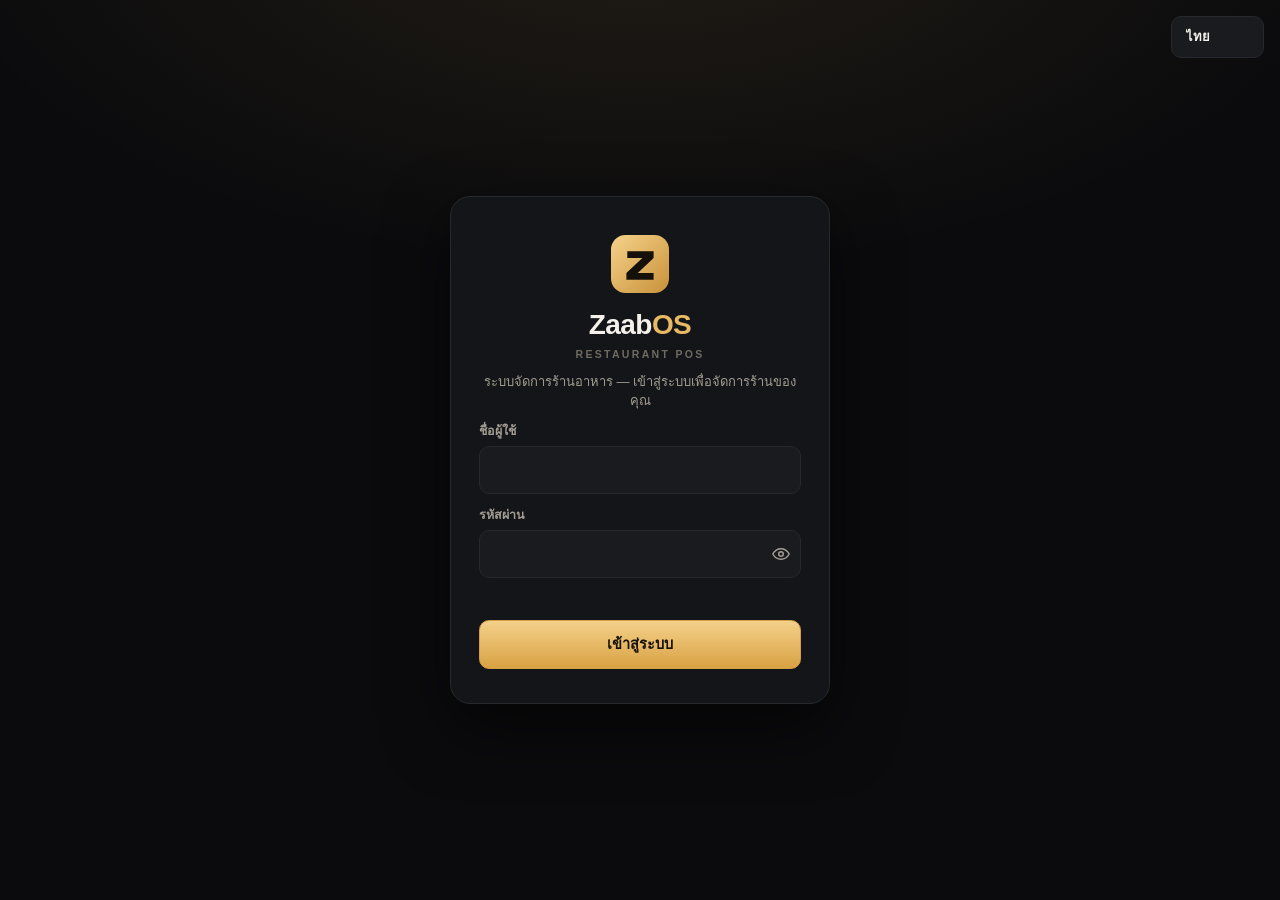
==== commit 17e8ed2e: "Version E: login logo, Esc closes the top sheet, clearer print queue Co-Authored-By: Claude Opus 5.5" ====
--- a/templates/index.html
+++ b/templates/index.html
@@ -15,7 +15,9 @@
 <section id="loginView" class="login-screen hidden">
   <select id="loginLangSelect" class="lang-select lang-select-login"></select>
   <form id="loginForm" class="login-card">
+    <div class="login-logo" aria-hidden="true"><svg viewBox="0 0 64 64"><defs><linearGradient id="zgold2" x1="0" y1="0" x2="1" y2="1"><stop offset="0" stop-color="#F6D38A"/><stop offset="1" stop-color="#C8913A"/></linearGradient></defs><rect width="64" height="64" rx="16" fill="url(#zgold2)"/><path d="M18 18h29v7.5L29.5 42H47v7.5H17V42l17.6-16.5H18z" fill="#15110a"/></svg></div>
     <div class="brand center">Zaab<b>OS</b></div>
+    <div class="login-tag">RESTAURANT POS</div>
     <p class="login-sub" data-i18n="admin_login_sub">ระบบจัดการร้านอาหาร — เข้าสู่ระบบเพื่อจัดการร้านของคุณ</p>
     <label><span data-i18n="login_username">ชื่อผู้ใช้</span><input id="loginUsername" autocomplete="username" required></label>
     <label><span data-i18n="login_password">รหัสผ่าน</span><input id="loginPassword" type="password" autocomplete="current-password" required></label>
--- a/static/theme.css
+++ b/static/theme.css
@@ -106,7 +106,9 @@
 /* ---------- login ---------- */
 .login-wrap,#loginView,.login-screen{background:radial-gradient(1200px 600px at 50% -10%,rgba(232,185,100,.10),transparent 60%),var(--bg)!important}
 .login-card{background:var(--surface)!important;border:1px solid var(--border)!important;border-radius:20px!important;box-shadow:var(--shadow-lg)!important}
-.login-card .brand{font-size:26px}
+.login-card .brand{font-size:28px;justify-content:center}
+.login-logo{width:58px;height:58px;margin:4px auto 12px}.login-logo svg{width:100%;height:100%;display:block}
+.login-tag{text-align:center;font-size:10.5px;font-weight:700;letter-spacing:.22em;color:var(--text-faint);margin:2px 0 6px}
 .brand::before{content:none!important;display:none!important}
 .brand{font-weight:800;letter-spacing:-.02em;color:var(--text);gap:0!important}
 .brand b{color:var(--primary)}
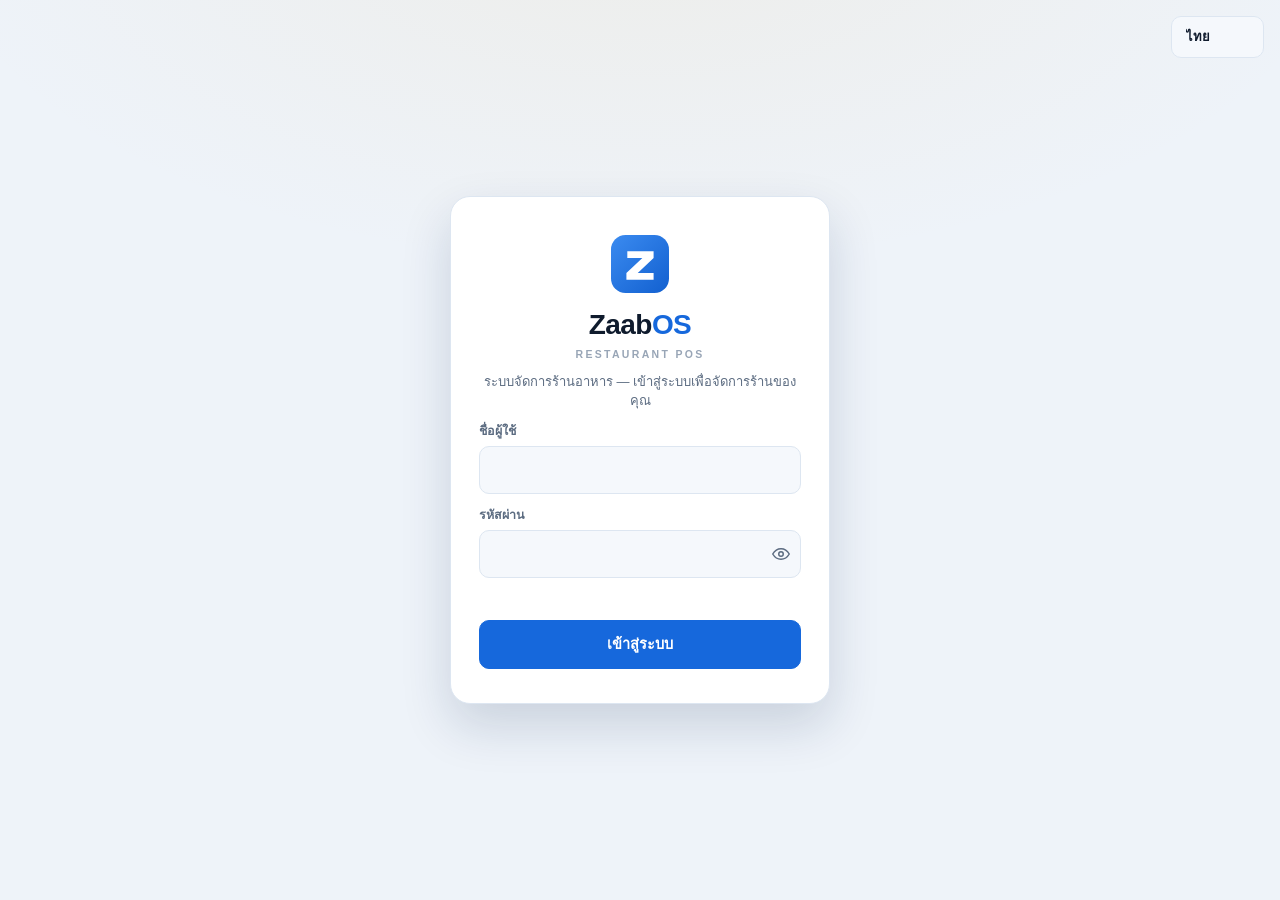
==== commit 2c85300a: "Batch A: stable, fast service (drafts, sold-out sync, kitchen void/move slips, sales day, watchdog, " ====
--- a/templates/index.html
+++ b/templates/index.html
@@ -1,4 +1,4 @@
-<!doctype html><html lang="th" data-theme="dark"><head><meta charset="utf-8"><meta name="viewport" content="width=device-width,initial-scale=1,viewport-fit=cover"><title>ZaabOS</title>
+<!doctype html><html lang="th" data-theme="light"><head><meta charset="utf-8"><meta name="viewport" content="width=device-width,initial-scale=1,viewport-fit=cover"><title>ZaabOS</title>
 <link rel="icon" href="/favicon.ico?v=8" sizes="any">
 <link rel="icon" type="image/png" sizes="64x64" href="/static/favicon-64.png?v=8">
 <link rel="apple-touch-icon" href="/apple-touch-icon.png?v=8">
@@ -7,8 +7,8 @@
 <link rel="preconnect" href="https://fonts.googleapis.com">
 <link rel="preconnect" href="https://fonts.gstatic.com" crossorigin>
 
-<link rel="stylesheet" href="/static/style.css?v=40.0"><link rel="stylesheet" href="/static/icons.css?v=2"><link rel="stylesheet" href="/static/theme.css?v=10">
-<meta name="theme-color" content="#0B0B0D"><meta name="apple-mobile-web-app-capable" content="yes"><meta name="apple-mobile-web-app-status-bar-style" content="black-translucent"><meta name="apple-mobile-web-app-title" content="ZaabOS"><meta name="mobile-web-app-capable" content="yes">
+<link rel="stylesheet" href="/static/style.css?v=40.0"><link rel="stylesheet" href="/static/icons.css?v=2"><link rel="stylesheet" href="/static/theme.css?v=11">
+<meta name="theme-color" content="#EEF3F9"><meta name="apple-mobile-web-app-capable" content="yes"><meta name="apple-mobile-web-app-status-bar-style" content="black-translucent"><meta name="apple-mobile-web-app-title" content="ZaabOS"><meta name="mobile-web-app-capable" content="yes">
 </head><body><button id="printFailBanner" class="print-fail-banner hidden" type="button"></button>
 <div id="printCenterModal" class="modal"><div class="sheet"><div class="sheet-head"><h2><i class="ic ic-printer" aria-hidden="true"></i> งานพิมพ์</h2><button data-close>×</button></div><p class="muted">งานพิมพ์ที่กำลังรอ หรือพิมพ์ไม่สำเร็จ — กดพิมพ์ซ้ำหรือยกเลิกได้</p><div id="printCenterList" class="list"></div></div></div><div id="networkBanner" class="network-banner hidden" role="status"><span class="network-dot"></span><span id="networkBannerText">ออฟไลน์ — การเปลี่ยนแปลงที่ต้องใช้ Server จะยังใช้งานไม่ได้</span></div>
 
@@ -179,7 +179,7 @@
       </div>
       <div class="panel settings-display">
         <h3>การแสดงผล</h3>
-        <div class="setting-row"><span><b>โหมดหน้าจอ</b><small>มืด (พรีเมียม) หรือสว่าง</small></span><div class="seg" id="themeModeSeg"><button type="button" data-theme-mode="dark"><i class="ic ic-moon" aria-hidden="true"></i> มืด</button><button type="button" data-theme-mode="light"><i class="ic ic-sun" aria-hidden="true"></i> สว่าง</button><button type="button" data-theme-mode="system">ตามเครื่อง</button></div></div>
+        <div class="setting-row"><span><b>โหมดหน้าจอ</b><small>สว่าง (ฟ้า-ขาว) หรือมืด (ทอง)</small></span><div class="seg" id="themeModeSeg"><button type="button" data-theme-mode="light"><i class="ic ic-sun" aria-hidden="true"></i> สว่าง</button><button type="button" data-theme-mode="dark"><i class="ic ic-moon" aria-hidden="true"></i> มืด</button><button type="button" data-theme-mode="system">ตามเครื่อง</button></div></div>
         <div class="setting-row"><span><b>ภาษา</b><small>ภาษาของหน้าจอเครื่องนี้</small></span><select id="settingsLangSelect" class="lang-select"></select></div>
       </div>
     </div>
@@ -381,6 +381,9 @@
           <label><span>ภาษาหลัก (บรรทัดบน)</span><select id="rsMenuLang1"><option value="">— ชื่อหลักตามที่กรอก —</option><option value="th">ไทย</option><option value="lo">ລາວ</option><option value="zh">中文</option><option value="en">English</option></select></label>
           <label><span>ภาษาที่สอง (บรรทัดล่าง)</span><select id="rsMenuLang2"><option value="">— ไม่แสดง —</option><option value="th">ไทย</option><option value="lo">ລາວ</option><option value="zh">中文</option><option value="en">English</option></select></label>
         </div><div class="muted printer-help">เช่น ไทย + 中文 หรือ ລາວ + 中文 · เมนูที่ไม่ได้กรอกภาษาที่สอง จะแสดงภาษาเดียว · ใช้กับหน้า POS, จอครัว, ใบครัว, ใบเสร็จ และหน้า QR ลูกค้า</div></div>
+        <div class="settings-section"><h3>วันขาย</h3><div class="form-grid">
+          <label><span>เวลาเริ่มวันขายใหม่</span><select id="rsDayCutoff"><option value="0">00:00 (เที่ยงคืน)</option><option value="1">01:00</option><option value="2">02:00</option><option value="3">03:00</option><option value="4">04:00 (ตี 4)</option><option value="5">05:00</option><option value="6">06:00</option></select></label>
+        </div><div class="muted printer-help">ร้านที่ขายเลยเที่ยงคืน: บิลก่อนเวลานี้จะนับเป็นยอดของวันก่อน เช่น ตั้ง 04:00 แล้วบิลตี 2 ยังอยู่ในยอด “วันนี้” ของเมื่อคืน · ใช้กับรายงาน แดชบอร์ด และประวัติบิล</div></div>
         <div class="settings-section"><h3>รูปแบบการพิมพ์</h3><div class="form-grid">
           <label><span>ขนาดกระดาษ</span><select id="rsPaper"><option value="80">80 mm</option><option value="58">58 mm</option></select></label>
           <label><span>ขนาดตัวอักษร</span><select id="rsFont"><option value="small">เล็ก</option><option value="normal">มาตรฐาน</option><option value="large">ใหญ่</option></select></label>
@@ -676,14 +679,28 @@
 <!-- Confirm payment: optional tax + cash received, computes change before printing the receipt -->
 
 <div class="modal" id="reasonModal"><div class="sheet small"><div class="sheet-head"><h2 id="reasonModalTitle">เลือกเหตุผล</h2><button data-close>×</button></div>
+  <div class="reason-target hidden" id="reasonTarget"></div>
   <div class="reason-choice-grid" id="reasonChoices"></div>
+  <label class="reason-soldout hidden" id="reasonSoldOutRow"><input type="checkbox" id="reasonSoldOut"><span><b>ตั้งเมนูนี้เป็น “หมด” ด้วย</b><small>ทุกเครื่องและหน้า QR ลูกค้าจะสั่งเมนูนี้ไม่ได้ จนกว่าจะกด “มีของ”</small></span></label>
   <label><span>เหตุผลอื่น ๆ</span><input id="reasonCustom" maxlength="300" placeholder="พิมพ์เมื่อไม่มีเหตุผลที่ตรง"></label>
+  <div class="reason-approve hidden" id="reasonApprove"><div class="ra-head"><i class="ic ic-shield" aria-hidden="true"></i> ต้องให้ผู้จัดการหรือเจ้าของร้านอนุมัติ</div>
+    <div class="form-grid"><label><span>ชื่อผู้ใช้ผู้อนุมัติ</span><input id="reasonApproveUser" autocomplete="off" autocapitalize="off" spellcheck="false"></label><label><span>รหัสผ่านผู้อนุมัติ</span><input id="reasonApprovePass" type="password" autocomplete="off"></label></div></div>
   <div class="login-error" id="reasonError"></div>
-  <button class="save" id="reasonConfirmBtn" type="button">ยืนยันเหตุผล</button>
+  <button class="save" id="reasonConfirmBtn" type="button">ยืนยัน</button>
+</div></div>
+
+<div class="modal" id="leaveOrderModal"><div class="sheet small"><div class="sheet-head"><h2>ยังไม่ได้บันทึกรายการ</h2><button data-close>×</button></div>
+  <p class="leave-text" id="leaveOrderText"></p>
+  <div class="leave-actions">
+    <button class="save" id="leaveOrderSave" type="button"><i class="ic ic-save" aria-hidden="true"></i> บันทึกบิล</button>
+    <button class="ghost-btn" id="leaveOrderKeep" type="button"><i class="ic ic-clock" aria-hidden="true"></i> เก็บไว้ก่อน <small>เปิดโต๊ะนี้อีกครั้งเพื่อทำต่อ</small></button>
+    <button class="ghost-btn danger" id="leaveOrderDiscard" type="button"><i class="ic ic-trash-2" aria-hidden="true"></i> ทิ้งรายการที่ยังไม่บันทึก</button>
+  </div>
 </div></div>
 
 <div class="modal" id="confirmPaymentModal"><div class="sheet small"><div class="sheet-head"><h2 data-i18n="modal_confirm_payment_title">ยืนยันการชำระเงิน</h2><button data-close>×</button></div>
   <div class="pay-hero"><span class="pay-hero-label" data-i18n="label_total_short">ยอดรวม</span><b id="cpTotal">0</b><div id="cpBreakdown" class="cp-breakdown"></div></div>
+  <div class="cp-unsent hidden" id="cpUnsent"></div>
   <details class="payment-advanced" id="cpAdvanced"><summary><span><i class="ic ic-tag" aria-hidden="true"></i> โปรโมชั่น / ส่วนลด</span><small>ไม่ใช้สามารถข้ามได้</small></summary><div class="payment-advanced-body">
     <label><span>Promotion Code (ถ้ามี)</span><input id="cpPromo" maxlength="40" placeholder="เช่น LUNCH10"></label>
     <div class="form-grid"><label><span>ส่วนลดพิเศษ (ถ้ามี)</span><input id="cpDiscount" type="number" min="0" step="0.01" inputmode="decimal" placeholder="0"></label><label><span>เหตุผลส่วนลด</span><input id="cpDiscountReason" maxlength="300" placeholder="ระบุเมื่อให้ส่วนลดพิเศษ"></label></div>
@@ -733,5 +750,5 @@
 
 <script>const DEFAULT_LANG = 'th';</script>
 <script src="/static/i18n.js?v=40.0"></script>
-<script src="/static/app.js?v=40.0"></script><script src="/static/qr-local.js?v=1"></script><script>(function(){const banner=document.getElementById('networkBanner'),txt=document.getElementById('networkBannerText');function net(){const online=navigator.onLine;banner.classList.toggle('hidden',online);document.documentElement.classList.toggle('is-offline',!online);if(!online)txt.textContent='ออฟไลน์ — การเปลี่ยนแปลงที่ต้องใช้ Server จะยังใช้งานไม่ได้';}addEventListener('online',net);addEventListener('offline',net);net();if('serviceWorker' in navigator)addEventListener('load',()=>navigator.serviceWorker.register('/sw.js',{scope:'/'}).catch(()=>{}));})();</script>
+<script src="/static/app.js?v=41.0"></script><script src="/static/qr-local.js?v=1"></script><script>(function(){const banner=document.getElementById('networkBanner'),txt=document.getElementById('networkBannerText');function net(){const online=navigator.onLine;banner.classList.toggle('hidden',online);document.documentElement.classList.toggle('is-offline',!online);if(!online)txt.textContent='ออฟไลน์ — การเปลี่ยนแปลงที่ต้องใช้ Server จะยังใช้งานไม่ได้';}addEventListener('online',net);addEventListener('offline',net);net();if('serviceWorker' in navigator)addEventListener('load',()=>navigator.serviceWorker.register('/sw.js',{scope:'/'}).catch(()=>{}));})();</script>
 </body></html>
--- a/static/theme.css
+++ b/static/theme.css
@@ -1,16 +1,17 @@
-/* ===== ZaabOS UI — Version E "Premium Restaurant" =====
-   Dark by default (charcoal + warm gold), light as an option (Settings → โหมดหน้าจอ).
-   One accent (gold) for primary actions and selection; status colours only for table/kitchen state.
+/* ===== ZaabOS UI — Version F "Clean Blue" (Version E layout) =====
+   Light blue-white by default (clean, minimal, like the shop's old POS but modern); the dark + gold
+   "Premium" look stays as an option (Settings → โหมดหน้าจอ).
+   One accent (blue in light, gold in dark) for primary actions and selection; status colours only for table/kitchen state.
    Loaded after style.css and overrides it. Customer pages (QR order / track) use the light tokens. */
 
 /* ---------- tokens ---------- */
-html:root[data-theme="dark"],html:root:not([data-theme]){
+html:root[data-theme="dark"]{
   --bg:#0B0B0D; --surface:#141518; --surface-2:#1A1B1F; --surface-3:#23252A; --side-bg:#0E0F11;
   --text:#F4F1EA; --text-muted:#A39E94; --text-faint:#6F6B64;
   --border:#26282D; --border-strong:#34363C;
   --primary:#E8B964; --primary-2:#F4D08A; --primary-strong:#D39F45; --primary-ink:#17120A;
   --primary-soft:rgba(232,185,100,.13); --primary-line:rgba(232,185,100,.42); --primary-text:#EFC675;
-  --grad-1:#F4D08A; --grad-2:#D9A243;
+  --grad-1:#F4D08A; --grad-2:#D9A243; --logo-1:#F6D38A; --logo-2:#C8913A; --logo-ink:#15110A;
   --pos:#4CC38A; --pos-soft:rgba(76,195,138,.14); --neg:#F2705F; --neg-soft:rgba(242,112,95,.14);
   --blue:#6FA8F2; --blue-soft:rgba(111,168,242,.14); --amber:#F0B44C; --amber-soft:rgba(240,180,76,.14);
   --tile-busy:#12251B; --tile-busy-line:#2D6446; --tile-ready:#122036; --tile-ready-line:#2F5B92; --tile-bill:#2A2113; --tile-bill-line:#8A6A2E;
@@ -20,20 +21,21 @@
   --focus:0 0 0 3px rgba(232,185,100,.28); --backdrop:rgba(0,0,0,.62);
   color-scheme:dark;
 }
-html:root[data-theme="light"]{
-  --bg:#F5F3EE; --surface:#FFFFFF; --surface-2:#FAF8F4; --surface-3:#EFECE5; --side-bg:#FFFFFF;
-  --text:#1B1914; --text-muted:#6B665C; --text-faint:#A19B90;
-  --border:#E6E1D7; --border-strong:#D6CFC2;
-  --primary:#C99A3C; --primary-2:#E3BA66; --primary-strong:#B08229; --primary-ink:#1A1408;
-  --primary-soft:#FBF1DC; --primary-line:#E7C98A; --primary-text:#98701F;
-  --grad-1:#EBC677; --grad-2:#C99A3C;
-  --pos:#1F8A5B; --pos-soft:#E6F5EC; --neg:#D6453A; --neg-soft:#FCEBE9;
-  --blue:#2F6FC4; --blue-soft:#E9F1FB; --amber:#B7791F; --amber-soft:#FDF3DF;
-  --tile-busy:#EAF6EF; --tile-busy-line:#9ED2B5; --tile-ready:#EAF1FB; --tile-ready-line:#A9C6EC; --tile-bill:#FCF3E1; --tile-bill-line:#E2C07C;
-  --status-received:#B7791F; --status-preparing:#2F6FC4; --status-ready:#1F8A5B; --status-served:#7C4DC4; --status-completed:#1F8A5B; --status-cancelled:#A19B90;
-  --muted:#6B665C; --card:#FFFFFF; --surface2:#FAF8F4; --line:#E6E1D7; --accent:#C99A3C; --success:#1F8A5B; --danger:#D6453A; --warning:#B7791F; --warn:#B7791F;
-  --shadow-sm:0 1px 2px rgba(27,25,20,.06); --shadow-md:0 8px 24px rgba(27,25,20,.08); --shadow-lg:0 20px 50px rgba(27,25,20,.16);
-  --focus:0 0 0 3px rgba(201,154,60,.25); --backdrop:rgba(20,17,12,.42);
+html:root[data-theme="light"],html:root:not([data-theme]){
+  --bg:#EEF3F9; --surface:#FFFFFF; --surface-2:#F5F8FC; --surface-3:#E7EEF7; --side-bg:#FFFFFF;
+  --text:#0F1B2D; --text-muted:#5B6B80; --text-faint:#98A5B6;
+  --border:#DDE6F1; --border-strong:#C7D4E5;
+  --primary:#1668DC; --primary-2:#3B82F6; --primary-strong:#0F56BD; --primary-ink:#FFFFFF;
+  --primary-soft:#E7F0FD; --primary-line:#A9C8F4; --primary-text:#1259C3;
+  --grad-1:#2C7BEA; --grad-2:#1668DC; --logo-1:#3B8BF0; --logo-2:#1260D0; --logo-ink:#FFFFFF;
+  --pos:#15965B; --pos-soft:#E5F6EC; --neg:#E5484D; --neg-soft:#FDECEC;
+  --blue:#1668DC; --blue-soft:#E7F0FD; --amber:#C27A10; --amber-soft:#FFF3DC;
+  --tile-busy:#E9F7EF; --tile-busy-line:#9ED8B8; --tile-ready:#E4F4FB; --tile-ready-line:#8CCDE8; --tile-bill:#FFF4E0; --tile-bill-line:#F0C77A;
+  --status-received:#C27A10; --status-preparing:#1668DC; --status-ready:#15965B; --status-served:#7C4DC4; --status-completed:#15965B; --status-cancelled:#98A5B6;
+  --muted:#5B6B80; --card:#FFFFFF; --surface2:#F5F8FC; --line:#DDE6F1; --accent:#1668DC; --success:#15965B; --danger:#E5484D; --warning:#C27A10; --warn:#C27A10;
+  --shadow-sm:0 1px 2px rgba(15,40,80,.06); --shadow-md:0 8px 24px rgba(15,40,80,.08); --shadow-lg:0 22px 50px rgba(15,40,80,.16);
+  --focus:0 0 0 3px rgba(22,104,220,.22); --backdrop:rgba(10,25,50,.40);
+  --app-bg:linear-gradient(165deg,#E6F0FC 0%,#F3F7FC 40%,#FBF6EE 100%);
   color-scheme:light;
 }
 :root{
@@ -43,7 +45,7 @@
     "PingFang SC","Microsoft YaHei",sans-serif;
   font-feature-settings:"tnum" 1;
 }
-body{background:var(--bg)!important;color:var(--text);font-size:14.5px;line-height:1.45;letter-spacing:0}
+body{background:var(--app-bg,var(--bg)) fixed!important;color:var(--text);font-size:14.5px;line-height:1.45;letter-spacing:0}
 h1,h2,h3{letter-spacing:-.01em;color:var(--text)}
 ::selection{background:var(--primary-soft)}
 *{text-shadow:none!important}
@@ -174,6 +176,7 @@
   gap:0;padding:16px 12px 12px!important;background:var(--side-bg)!important;border-right:1px solid var(--border);overflow:visible;box-shadow:none!important;border-radius:0!important}
 .nav-brand{display:flex;align-items:center;gap:11px;padding:2px 8px 18px;margin-bottom:10px;border-bottom:1px solid var(--border)}
 .nav-logo{width:38px;height:38px;flex:none;display:block}.nav-logo svg{width:100%;height:100%;display:block}
+.nav-logo stop:first-child,.login-logo stop:first-child{stop-color:var(--logo-1)}.nav-logo stop:last-child,.login-logo stop:last-child{stop-color:var(--logo-2)}.nav-logo path,.login-logo path{fill:var(--logo-ink)}
 .nav-brand-text{display:flex;flex-direction:column;line-height:1.05;min-width:0}
 .nav-brand-text b{font-size:19px;font-weight:800;letter-spacing:-.02em;color:var(--text)}
 .nav-brand-text em{font-style:normal;color:var(--primary)}
@@ -546,7 +549,7 @@
 .kitchen-frame{display:block;width:100%;height:calc(100vh - var(--top-h) - 44px);border:1px solid var(--border);border-radius:16px;background:var(--bg)}
 html.kitchen-embed body{background:var(--bg)!important}
 html.kitchen-embed #boardView>header{position:absolute;top:14px;right:16px;left:auto;height:auto;min-height:0;padding:0!important;background:transparent!important;border:0!important;backdrop-filter:none!important;z-index:5}
-html.kitchen-embed .kitchen-filters{min-height:44px;align-items:center;padding-right:330px}
+html.kitchen-embed .kitchen-filters{min-height:44px;align-items:center;padding-right:460px}
 html.kitchen-embed #boardView>header .brand,html.kitchen-embed .kitchen-home-link,html.kitchen-embed #langSelect{display:none!important}
 html.kitchen-embed #boardView>header .head-right{margin-left:auto}
 html.kitchen-embed .kitchen-main{padding:14px 16px 20px!important}
@@ -745,3 +748,77 @@
   .payment-live-summary b{font-size:15px}
 }
 @media (max-width:390px){ #mainTabs .nav-list>button .tab-lb{font-size:9.5px} }
+
+/* ---------- Version F: clean blue light mode (default) ---------- */
+html:root:not([data-theme="dark"]) header.topbar{background:rgba(255,255,255,.72)!important;backdrop-filter:saturate(1.4) blur(10px)}
+html:root:not([data-theme="dark"]) .chip.active,html:root:not([data-theme="dark"]) #takeOrderModal .cat-chip.active{background:var(--primary)!important;color:#fff!important;border-color:var(--primary)!important}
+html:root:not([data-theme="dark"]) .save,html:root:not([data-theme="dark"]) .ghost-btn.primary,html:root:not([data-theme="dark"]) button.primary{background:var(--primary)!important;border-color:var(--primary)!important;color:#fff!important}
+html:root:not([data-theme="dark"]) #takeOrderMenuGrid .mc-add{background:var(--primary);color:#fff}
+html:root:not([data-theme="dark"]) .avatar{background:var(--primary)!important;color:#fff!important}
+html:root:not([data-theme="dark"]) #takeOrderModal.workspace{background:var(--app-bg)!important}
+html:root:not([data-theme="dark"]) #takeOrderModal .cat-scroll{background:transparent}
+html:root:not([data-theme="dark"]) .kpi-hero{background:linear-gradient(160deg,#E7F0FD,#fff 65%)}
+html:root:not([data-theme="dark"]) .hc-bar{background:linear-gradient(180deg,#5B9BF0,#1668DC)}
+html:root:not([data-theme="dark"]) .rank-track span{background:linear-gradient(90deg,#1668DC,#5B9BF0)}
+
+/* ---------- Batch A: stable, fast service ---------- */
+.toast-action{display:flex;align-items:center;gap:12px;pointer-events:auto}
+.toast-action span{flex:1}
+.toast-action button{border:0;background:transparent;color:var(--primary-text);font-weight:800;font-size:13.5px;padding:4px 6px;cursor:pointer;min-height:0}
+/* one-tap sold out on the order screen */
+#takeOrderMenuGrid .mc-so{position:absolute;top:8px;right:8px;z-index:2;height:26px;padding:0 9px;border-radius:999px;border:1px solid var(--border);background:color-mix(in srgb,var(--surface) 88%,transparent);
+  color:var(--text-muted);font-size:11.5px;font-weight:700;display:inline-flex;align-items:center;gap:4px;cursor:pointer;min-height:0;backdrop-filter:blur(6px)}
+#takeOrderMenuGrid .mc-so:hover{color:var(--neg);border-color:var(--neg)}
+#takeOrderMenuGrid .menu-card.sold-out{opacity:1}
+#takeOrderMenuGrid .menu-card.sold-out>.mc-photo,#takeOrderMenuGrid .menu-card.sold-out>.mc-body{opacity:.42}
+#takeOrderMenuGrid .menu-card.sold-out .mc-badge{left:10px;right:auto}
+#takeOrderMenuGrid .menu-card.sold-out .mc-so{color:var(--pos);border-color:var(--pos);background:var(--surface)}
+.bill-line .bl-warn{color:var(--neg)!important;font-weight:700;display:flex;align-items:center;gap:4px}
+/* unsent food before payment */
+.cp-unsent{margin:4px 0 12px;padding:12px;border:1px solid var(--amber);background:var(--amber-soft);border-radius:14px}
+.cp-unsent .cpu-text{display:flex;gap:10px;align-items:flex-start;color:var(--text)}
+.cp-unsent .cpu-text>.ic{color:var(--amber);font-size:20px;margin-top:1px}
+.cp-unsent .cpu-text b{display:block}
+.cp-unsent .cpu-text small{display:block;margin-top:2px;line-height:1.4}
+.cp-unsent .cpu-actions{display:grid;grid-template-columns:1fr 1fr;gap:8px;margin-top:10px}
+/* reason sheet */
+.reason-target{margin:12px 0 -4px;padding:10px 12px;border-radius:12px;background:var(--surface-2);border:1px solid var(--border);font-weight:700}
+.reason-soldout{display:flex!important;align-items:flex-start;gap:10px;margin:0 0 12px;padding:12px;border-radius:12px;border:1px solid var(--neg);background:var(--neg-soft);cursor:pointer}
+.reason-soldout.hidden{display:none!important}
+.reason-soldout input{margin-top:3px;width:18px;height:18px;accent-color:var(--neg)}
+.reason-soldout span{display:flex;flex-direction:column;gap:2px}
+.reason-approve{margin:12px 0 4px;padding:12px;border-radius:12px;border:1px solid var(--primary-line);background:var(--primary-soft)}
+.reason-approve .ra-head{display:flex;align-items:center;gap:6px;font-weight:700;color:var(--primary-text);margin-bottom:8px}
+.reason-approve .form-grid{margin:0}
+#reasonModal .reason-choice{min-height:48px;font-size:14.5px}
+/* leave the order screen with unsaved items */
+.leave-text{margin:10px 0 14px;font-weight:600}
+.leave-actions{display:flex;flex-direction:column;gap:8px}
+.leave-actions .ghost-btn{min-height:48px;justify-content:flex-start;padding:0 14px}
+.leave-actions .ghost-btn small{margin-left:auto;font-weight:500}
+/* floor: a table with a saved draft */
+.bt-has-draft{border-style:dashed!important;border-color:var(--amber)!important}
+.bt-open.bt-draft{color:var(--amber)!important}
+.bt-flag-draft{background:var(--amber-soft);color:var(--amber);border:1px solid var(--amber)}
+@media (max-width:760px){
+  #takeOrderMenuGrid .mc-so{top:6px;right:6px;height:24px;padding:0 8px}
+  #takeOrderMenuGrid .mc-body .mc-name{padding-right:58px}
+  #takeOrderMenuGrid .menu-card.sold-out .mc-badge{left:6px;top:auto;bottom:6px}
+  .cp-unsent .cpu-actions{grid-template-columns:1fr}
+}
+/* kitchen: sold-out list */
+.so-count{display:inline-grid;place-items:center;min-width:20px;height:20px;padding:0 6px;border-radius:999px;background:var(--neg);color:#fff;font-size:11.5px}
+.so-count.hidden{display:none}
+#soldOutModal .sheet{max-width:560px;width:100%}
+.so-help{margin:8px 0 10px;font-size:13px}
+#soldOutSearch{width:100%;margin-bottom:10px}
+.so-list{display:flex;flex-direction:column;gap:6px;max-height:60vh;overflow:auto}
+.so-row{display:flex;align-items:center;gap:10px;padding:10px 12px;border:1px solid var(--border);border-radius:12px;background:var(--surface)}
+.so-row .so-name{flex:1;min-width:0;display:flex;flex-direction:column}
+.so-row .so-name b{font-size:15px}
+.so-toggle{min-height:40px;min-width:92px;border-radius:10px;border:1px solid var(--border-strong);background:var(--surface-2);color:var(--text);font-weight:800;display:inline-flex;align-items:center;justify-content:center;gap:5px;cursor:pointer}
+.so-row:not(.is-out) .so-toggle:hover{border-color:var(--neg);color:var(--neg)}
+.so-row.is-out{border-color:var(--neg);background:var(--neg-soft)}
+.so-row.is-out .so-toggle{border-color:var(--pos);color:var(--pos);background:var(--surface)}
+@media (max-width:760px){ html.kitchen-embed .kitchen-filters{padding-right:0} }
+.cl-out{display:inline-block;margin-left:6px;padding:1px 8px;border-radius:999px;background:var(--neg);color:#fff;font-size:11px;font-weight:800;vertical-align:1px}
